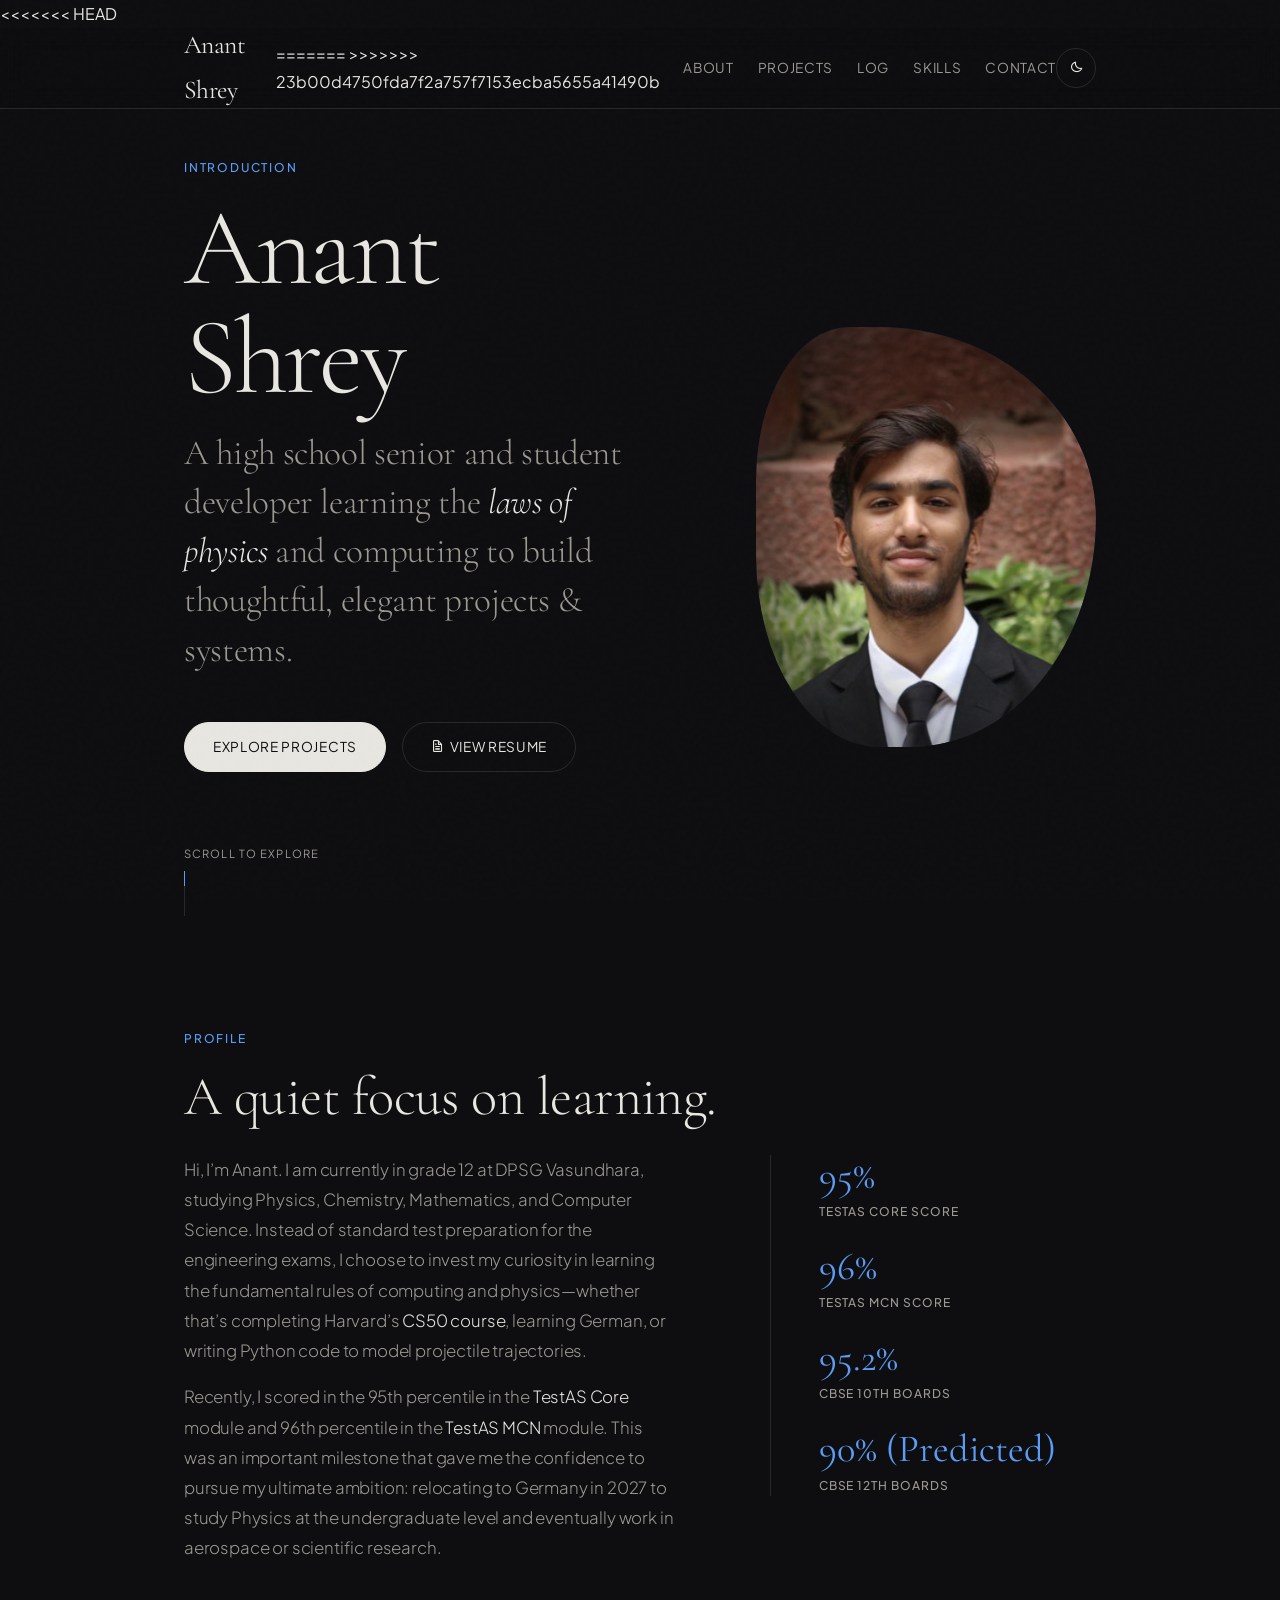
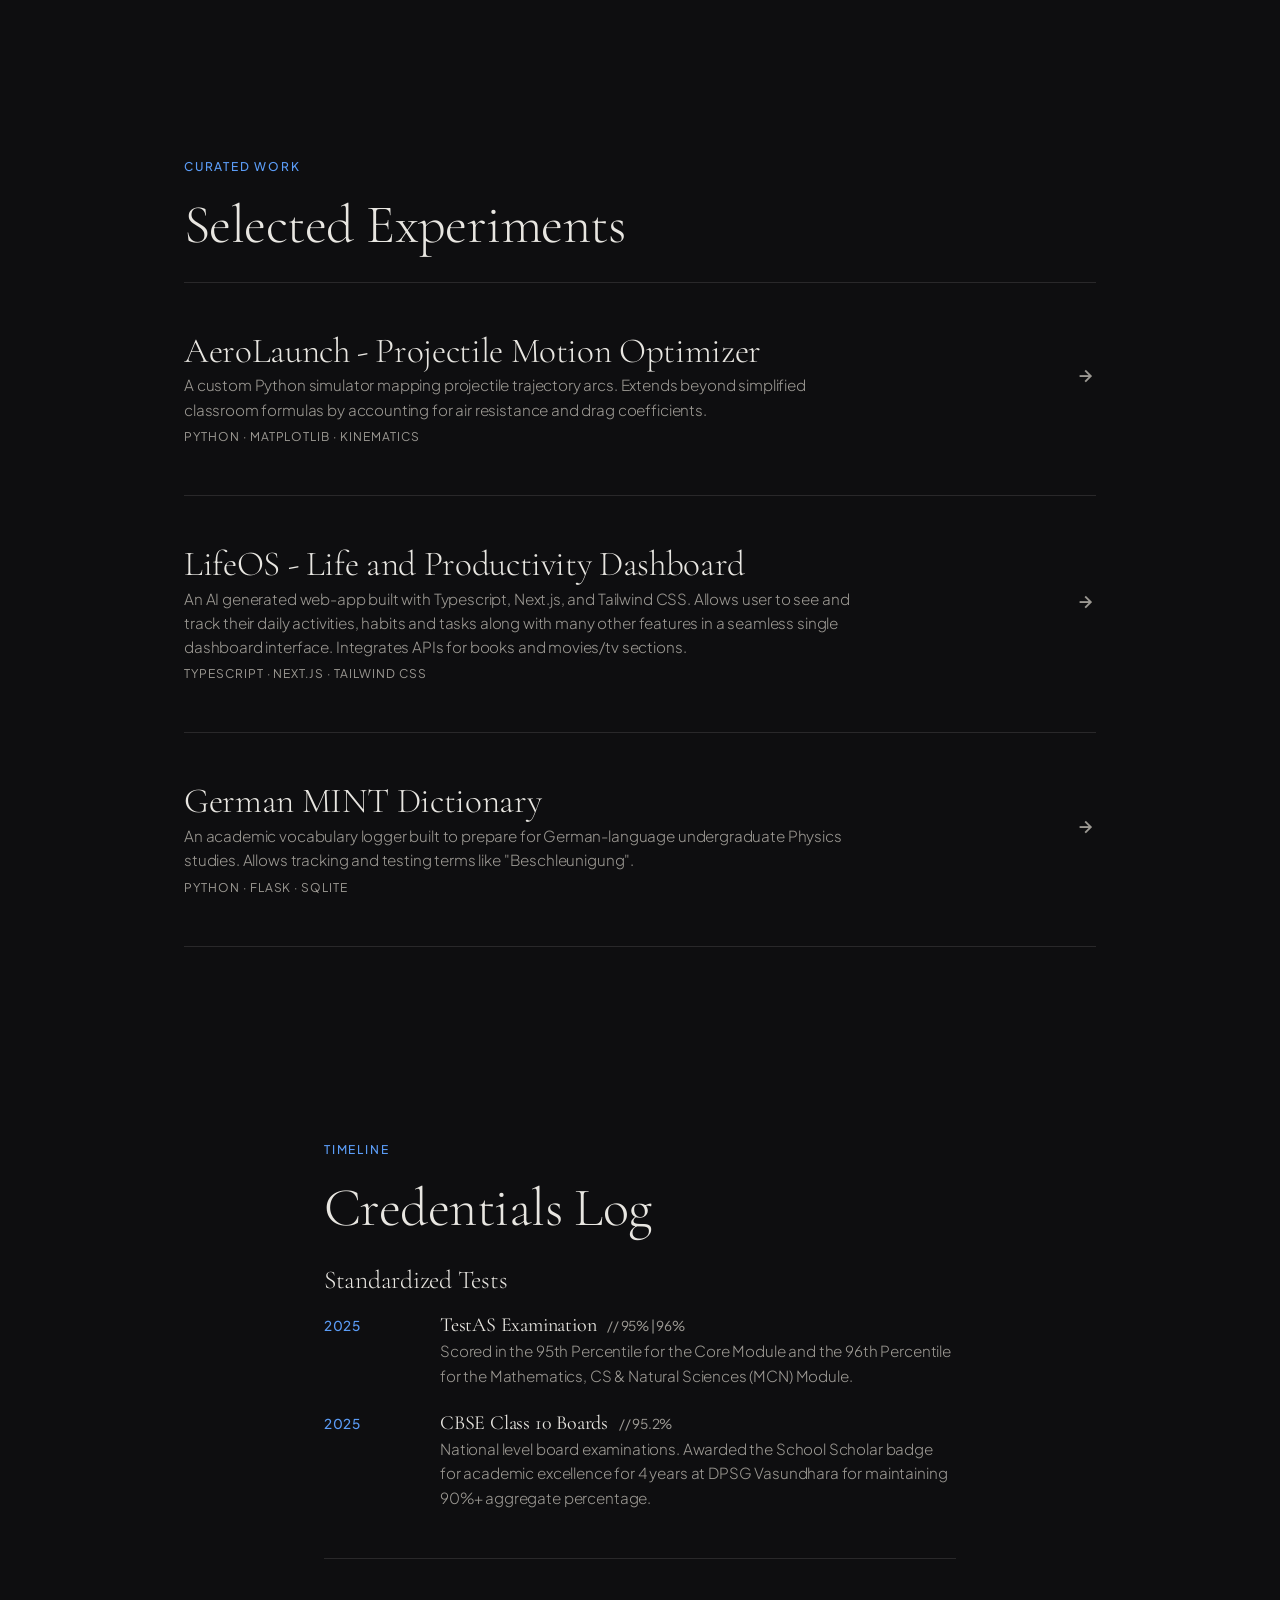
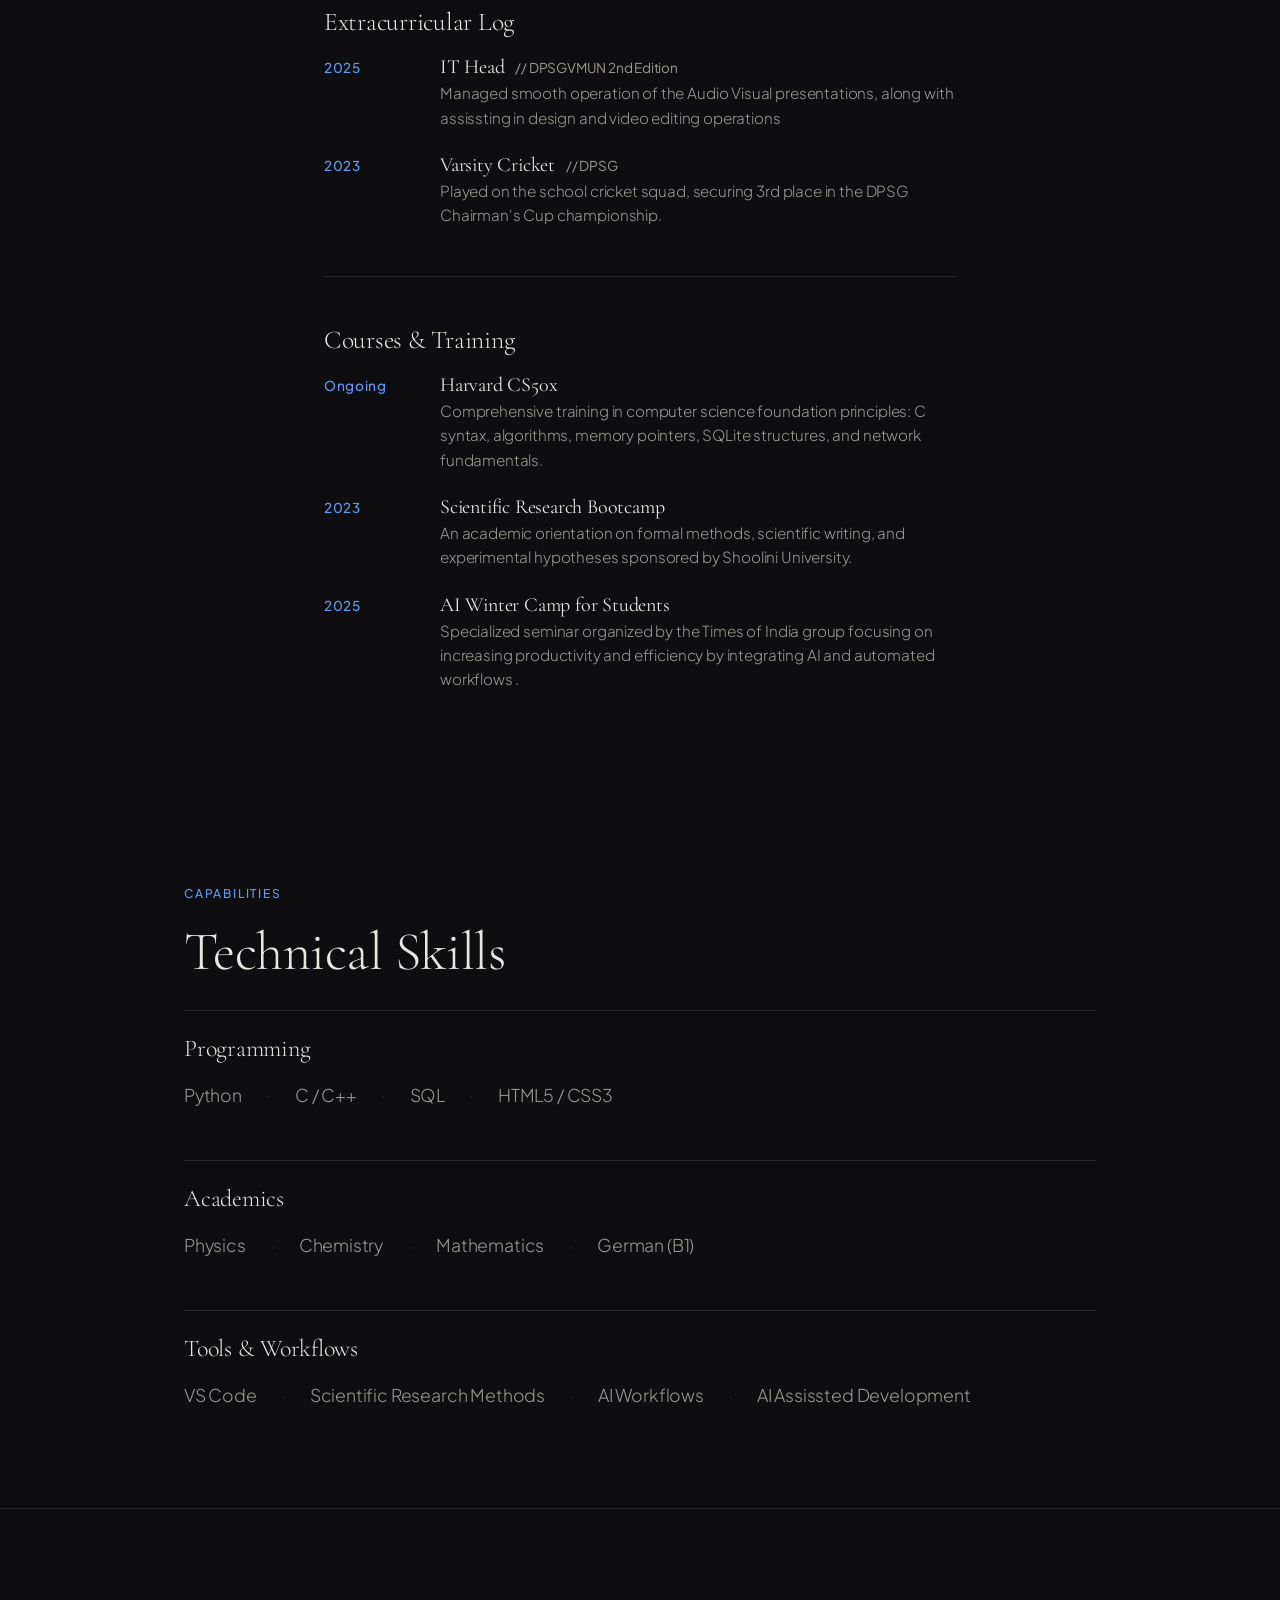
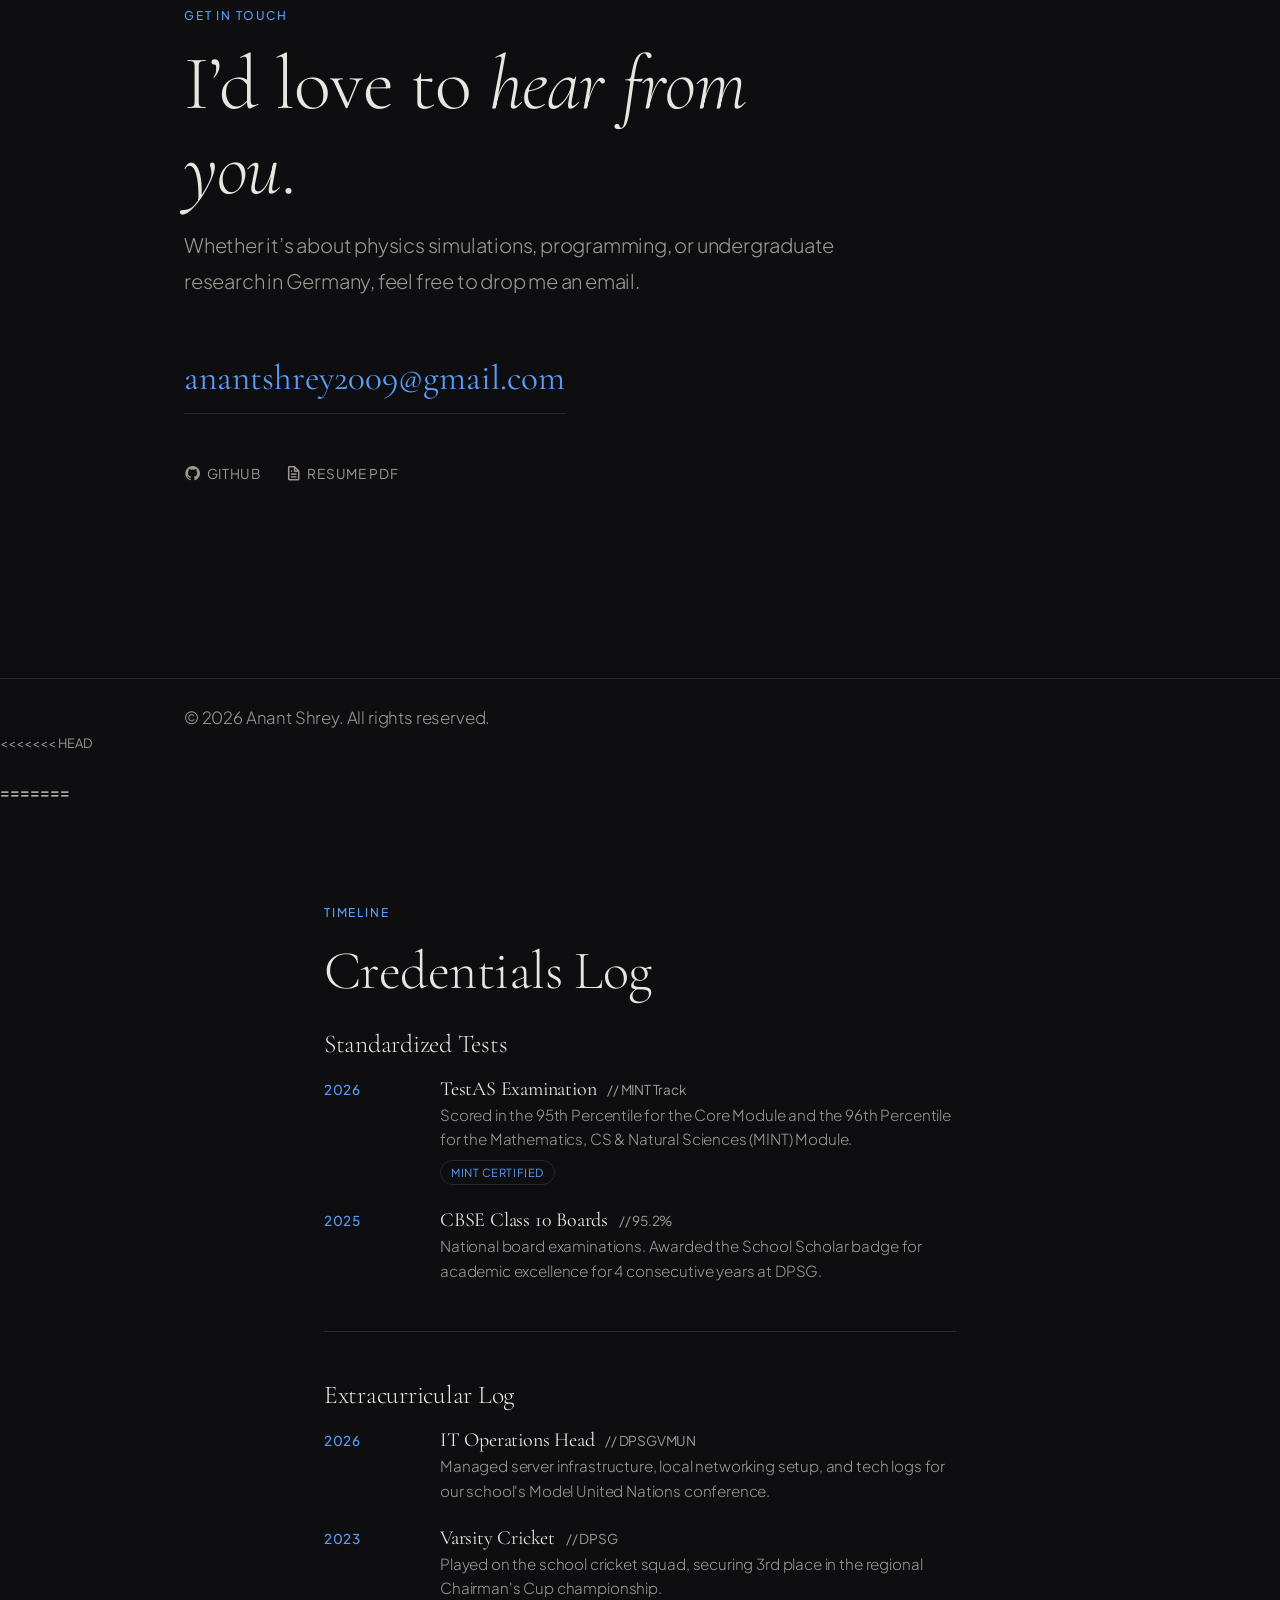
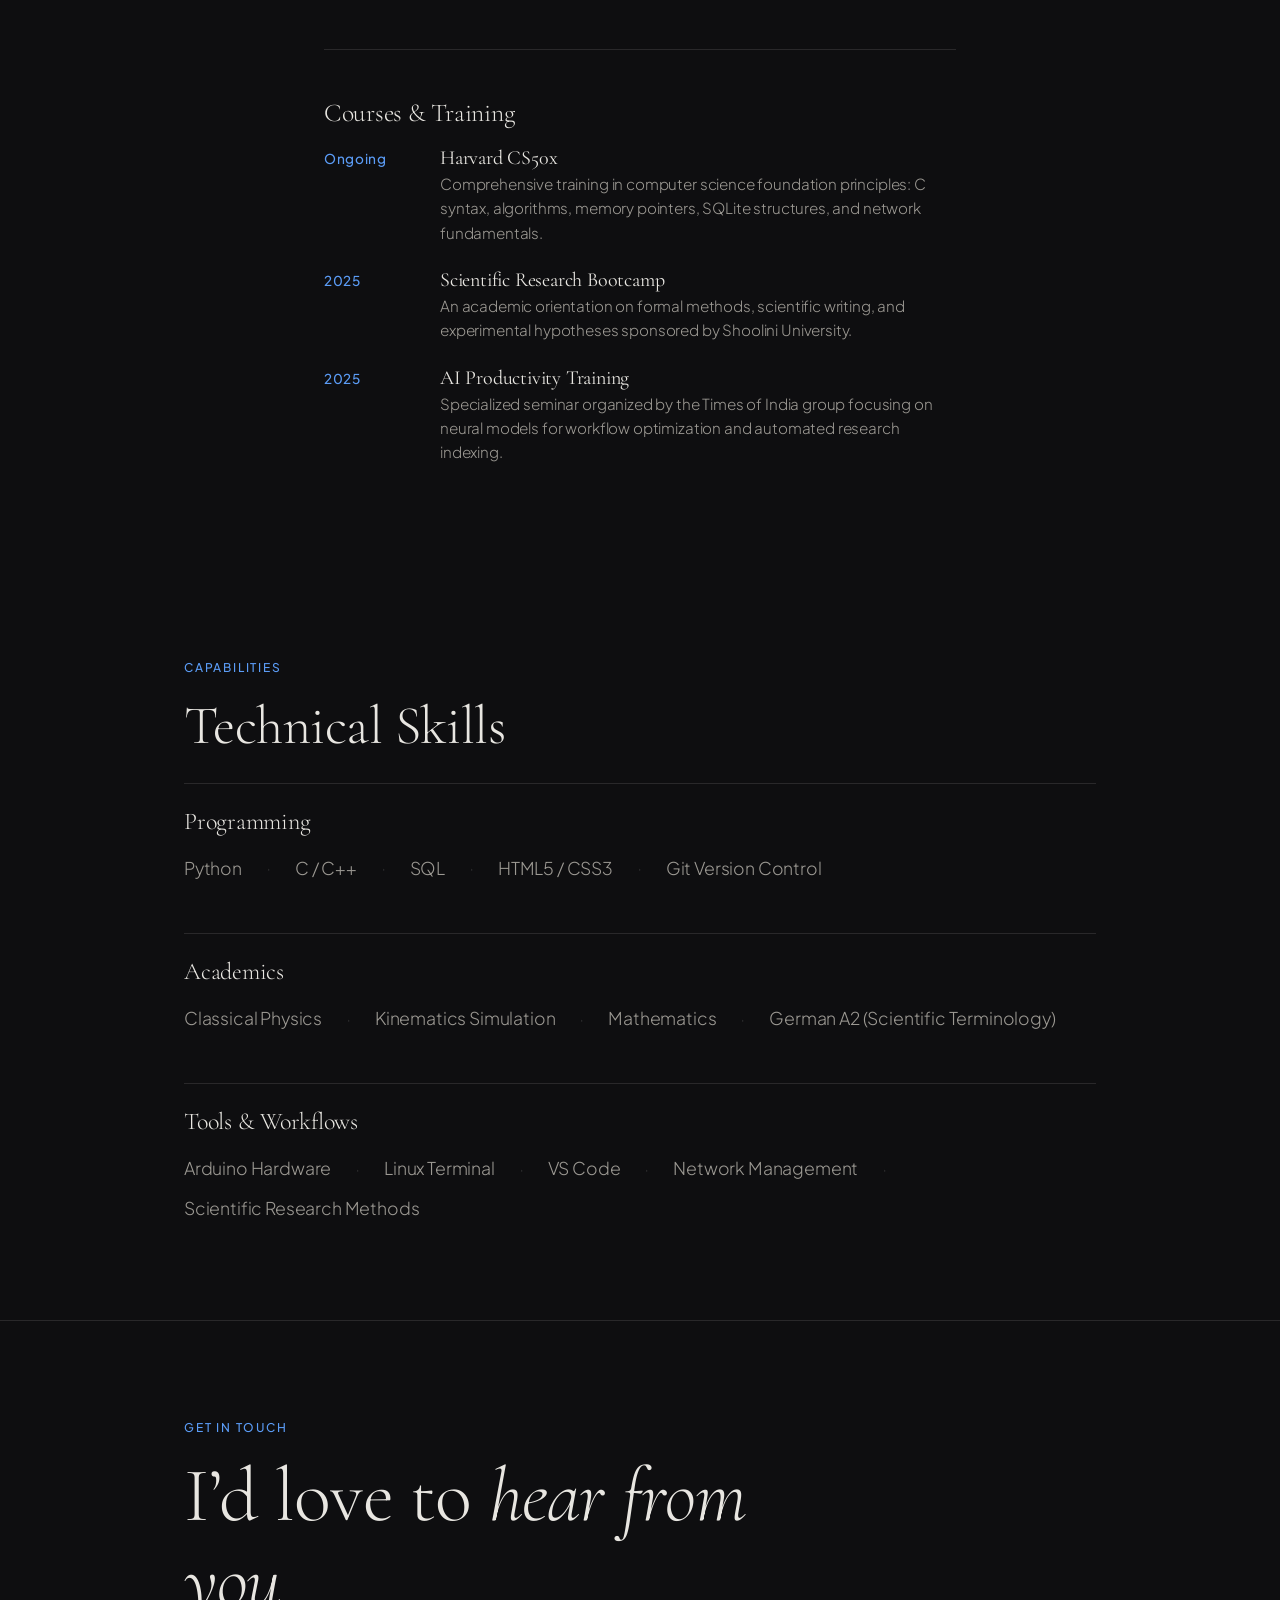
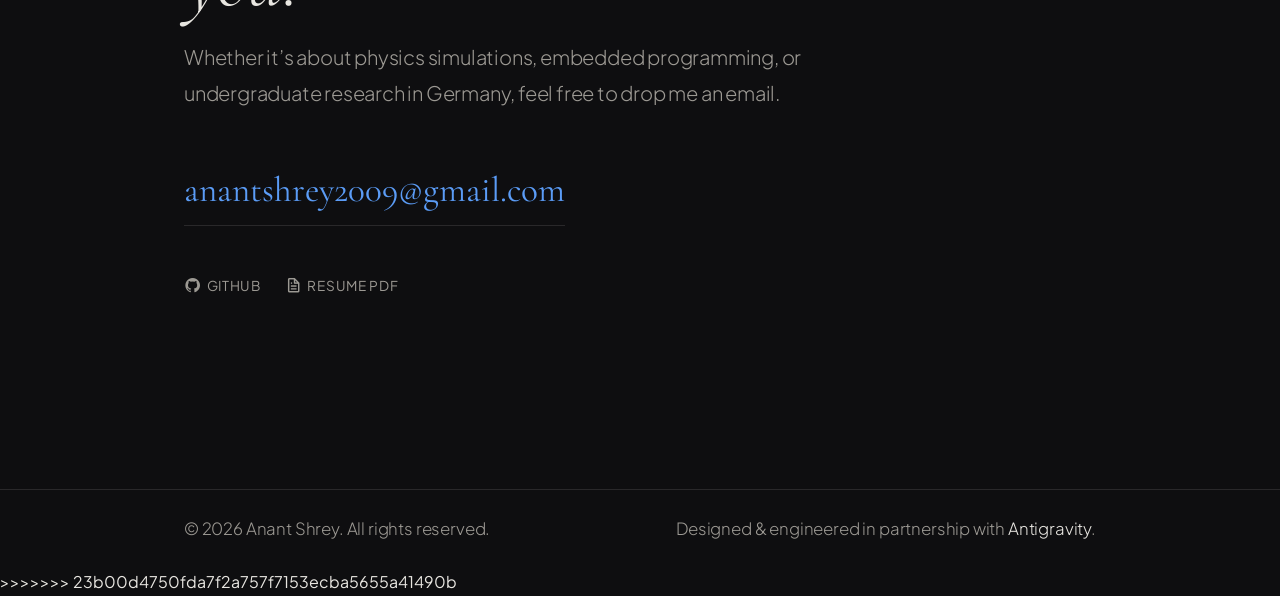
==== index.html @ f1f7162e "Merge branch 'main' of https://github.com/AnantShrey/AnantShrey.github.io" ====
<!doctype html>
<html lang="en" data-theme="dark">
  <head>
    <meta charset="UTF-8" />
    <meta name="viewport" content="width=device-width, initial-scale=1.0" />
    <meta
      name="description"
      content="Anant Shrey - Portfolio of a student and developer exploring the interface of physics and programming."
    />
    <title>Anant Shrey | Portfolio</title>

    <!-- Google Fonts: Cormorant Garamond (humanist serif) & Plus Jakarta Sans (warm sans) -->
    <link rel="preconnect" href="https://fonts.googleapis.com" />
    <link rel="preconnect" href="https://fonts.gstatic.com" crossorigin />
    <link
      href="https://fonts.googleapis.com/css2?family=Cormorant+Garamond:ital,wght@0,300;0,400;0,500;0,600;1,300;1,400;1,500&family=Plus+Jakarta+Sans:ital,wght@0,300;0,400;0,500;0,600;1,300;1,400&display=swap"
      rel="stylesheet"
    />

    <!-- Icons -->
    <link
      href="https://unpkg.com/boxicons@2.1.4/css/boxicons.min.css"
      rel="stylesheet"
    />

    <!-- Stylesheet -->
    <link rel="stylesheet" href="style.css" />
  </head>

<<<<<<< HEAD
  <body>
    <!-- ================= HEADER ================= -->
    <header class="header" role="banner">
      <div class="container header-container">
        <a href="#hero" class="header-logo" aria-label="Anant Shrey Home">
          Anant Shrey
        </a>
=======
  <!-- Stylesheet -->
  <link rel="stylesheet" href="./style.css" />
</head>
>>>>>>> 23b00d4750fda7f2a757f7153ecba5655a41490b

        <nav
          class="nav-links"
          id="nav-links"
          role="navigation"
          aria-label="Main Navigation"
        >
          <a href="#about" class="nav-link">About</a>
          <a href="#projects" class="nav-link">Projects</a>
          <a href="#credentials" class="nav-link">Log</a>
          <a href="#skills" class="nav-link">Skills</a>
          <a href="#contact" class="nav-link">Contact</a>
        </nav>

        <div class="nav-actions">
          <button
            class="theme-btn"
            id="theme-toggle"
            aria-label="Toggle Contrast Theme"
          >
            <i class="bx bx-moon" id="theme-icon"></i>
          </button>
          <button
            class="menu-toggle-btn"
            id="menu-toggle"
            aria-label="Toggle Menu"
            aria-expanded="false"
          >
            <i class="bx bx-menu" id="menu-icon"></i>
          </button>
        </div>
      </div>
    </header>

    <!-- ================= HERO ================= -->
    <section
      id="hero"
      class="hero-section"
      role="region"
      aria-label="Introduction"
    >
      <div class="container hero-container-grid">
        <div class="hero-text-col fade-up-trigger">
          <span class="section-label">Introduction</span>
          <h1 class="hero-name">Anant Shrey</h1>
          <p class="hero-one-liner">
            A high school senior and student developer learning the
            <span>laws of physics</span> and computing to build thoughtful,
            elegant projects & systems.
          </p>

          <div class="hero-cta-group">
            <a href="#projects" class="btn-editorial primary"
              >Explore Projects</a
            >
            <a
              href="./assets/resume.pdf"
              target="_blank"
              rel="noopener noreferrer"
              class="btn-editorial secondary"
            >
              <i class="bx bx-file"></i> View Resume
            </a>
          </div>

          <!-- Soft Scroll Indicator inside Left Column -->
          <div class="scroll-indicator stagger-2">
            <span class="scroll-text">Scroll to explore</span>
            <div class="scroll-line"></div>
          </div>
        </div>

        <div class="hero-photo-col">
          <div class="hero-photo-wrapper">
            <img
              src="./assets/profile.png"
              alt="Anant Shrey"
              class="hero-photo"
              loading="eager"
            />
          </div>
        </div>
      </div>
    </section>

    <!-- ================= ABOUT ================= -->
    <section id="about" role="region" aria-label="About Me">
      <div class="container">
        <span class="section-label">Profile</span>
        <h2 class="section-title">A quiet focus on learning.</h2>

        <div class="about-layout">
          <div class="about-bio-text fade-up-trigger">
            <p>
              Hi, I’m Anant. I am currently in grade 12 at DPSG Vasundhara,
              studying Physics, Chemistry, Mathematics, and Computer Science.
              Instead of standard test preparation for the engineering exams, I
              choose to invest my curiosity in learning the fundamental rules of
              computing and physics—whether that’s completing Harvard’s
              <span>CS50 course</span>, learning German, or writing Python code
              to model projectile trajectories.
            </p>
            <p>
              Recently, I scored in the 95th percentile in the
              <span>TestAS Core</span> module and 96th percentile in the
              <span>TestAS MCN</span> module. This was an important milestone
              that gave me the confidence to pursue my ultimate ambition:
              relocating to Germany in 2027 to study Physics at the
              undergraduate level and eventually work in aerospace or scientific
              research.
            </p>
          </div>

          <div class="about-stats fade-up-trigger stagger-1">
            <div class="stat-item">
              <div class="stat-value">95%</div>
              <div class="stat-label">TestAS Core Score</div>
            </div>
            <div class="stat-item">
              <div class="stat-value">96%</div>
              <div class="stat-label">TestAS MCN Score</div>
            </div>
            <div class="stat-item">
              <div class="stat-value">95.2%</div>
              <div class="stat-label">CBSE 10th Boards</div>
            </div>
            <div class="stat-item">
              <div class="stat-value">90% (Predicted)</div>
              <div class="stat-label">CBSE 12th Boards</div>
            </div>
          </div>
        </div>
      </div>
    </section>

    <!-- ================= PROJECTS ================= -->
    <section id="projects" role="region" aria-label="Projects">
      <div class="container">
        <span class="section-label">Curated Work</span>
        <h2 class="section-title">Selected Experiments</h2>

        <div class="project-list">
          <div class="project-item fade-up-trigger">
            <div class="project-row-main">
              <div class="project-title-group">
                <h3 class="project-title">
                  AeroLaunch - Projectile Motion Optimizer
                </h3>
                <p class="project-desc">
                  A custom Python simulator mapping projectile trajectory arcs.
                  Extends beyond simplified classroom formulas by accounting for
                  air resistance and drag coefficients.
                </p>
              </div>
              <div class="project-link-arrow">
                <i class="bx bx-right-arrow-alt"></i>
              </div>
            </div>
            <div class="project-tech">Python · Matplotlib · Kinematics</div>
            <div class="project-underline"></div>
          </div>

          <div class="project-item fade-up-trigger stagger-1">
            <div class="project-row-main">
              <div class="project-title-group">
                <h3 class="project-title">
                  LifeOS - Life and Productivity Dashboard
                </h3>
                <p class="project-desc">
                  An AI generated web-app built with Typescript, Next.js, and
                  Tailwind CSS. Allows user to see and track their daily
                  activities, habits and tasks along with many other features in
                  a seamless single dashboard interface. Integrates APIs for
                  books and movies/tv sections.
                </p>
              </div>
              <div class="project-link-arrow">
                <i class="bx bx-right-arrow-alt"></i>
              </div>
            </div>
            <div class="project-tech">Typescript · Next.js · Tailwind CSS</div>
            <div class="project-underline"></div>
          </div>

          <div class="project-item fade-up-trigger stagger-2">
            <div class="project-row-main">
              <div class="project-title-group">
                <h3 class="project-title">German MINT Dictionary</h3>
                <p class="project-desc">
                  An academic vocabulary logger built to prepare for
                  German-language undergraduate Physics studies. Allows tracking
                  and testing terms like "Beschleunigung".
                </p>
              </div>
              <div class="project-link-arrow">
                <i class="bx bx-right-arrow-alt"></i>
              </div>
            </div>
            <div class="project-tech">Python · Flask · SQLite</div>
            <div class="project-underline"></div>
          </div>
        </div>
      </div>
    </section>

    <!-- ================= CREDENTIALS ================= -->
    <section id="credentials" role="region" aria-label="Credentials Log">
      <div class="container-reading">
        <span class="section-label">Timeline</span>
        <h2 class="section-title">Credentials Log</h2>

        <div class="credentials-layout">
          <div class="credential-section fade-up-trigger">
            <h3 class="credential-cat-title">Standardized Tests</h3>
            <div class="credential-timeline">
              <div class="credential-row">
                <span class="credential-date">2025</span>
                <div class="credential-body">
                  <h4 class="credential-item-title">
                    TestAS Examination <span>// 95% | 96%</span>
                  </h4>
                  <p class="credential-item-desc">
                    Scored in the 95th Percentile for the Core Module and the
                    96th Percentile for the Mathematics, CS &amp; Natural
                    Sciences (MCN) Module.
                  </p>
                </div>
              </div>

              <div class="credential-row">
                <span class="credential-date">2025</span>
                <div class="credential-body">
                  <h4 class="credential-item-title">
                    CBSE Class 10 Boards <span>// 95.2%</span>
                  </h4>
                  <p class="credential-item-desc">
                    National level board examinations. Awarded the School
                    Scholar badge for academic excellence for 4 years at DPSG
                    Vasundhara for maintaining 90%+ aggregate percentage.
                  </p>
                </div>
              </div>
            </div>
          </div>

          <div class="credential-section fade-up-trigger">
            <h3 class="credential-cat-title">Extracurricular Log</h3>
            <div class="credential-timeline">
              <div class="credential-row">
                <span class="credential-date">2025</span>
                <div class="credential-body">
                  <h4 class="credential-item-title">
                    IT Head <span>// DPSGVMUN 2nd Edition</span>
                  </h4>
                  <p class="credential-item-desc">
                    Managed smooth operation of the Audio Visual presentations,
                    along with assissting in design and video editing operations
                  </p>
                </div>
              </div>

              <div class="credential-row">
                <span class="credential-date">2023</span>
                <div class="credential-body">
                  <h4 class="credential-item-title">
                    Varsity Cricket <span>// DPSG</span>
                  </h4>
                  <p class="credential-item-desc">
                    Played on the school cricket squad, securing 3rd place in
                    the DPSG Chairman's Cup championship.
                  </p>
                </div>
              </div>
            </div>
          </div>

          <div class="credential-section fade-up-trigger">
            <h3 class="credential-cat-title">Courses &amp; Training</h3>
            <div class="credential-timeline">
              <div class="credential-row">
                <span class="credential-date">Ongoing</span>
                <div class="credential-body">
                  <h4 class="credential-item-title">Harvard CS50x</h4>
                  <p class="credential-item-desc">
                    Comprehensive training in computer science foundation
                    principles: C syntax, algorithms, memory pointers, SQLite
                    structures, and network fundamentals.
                  </p>
                </div>
              </div>

              <div class="credential-row">
                <span class="credential-date">2023</span>
                <div class="credential-body">
                  <h4 class="credential-item-title">
                    Scientific Research Bootcamp
                  </h4>
                  <p class="credential-item-desc">
                    An academic orientation on formal methods, scientific
                    writing, and experimental hypotheses sponsored by Shoolini
                    University.
                  </p>
                </div>
              </div>

              <div class="credential-row">
                <span class="credential-date">2025</span>
                <div class="credential-body">
                  <h4 class="credential-item-title">
                    AI Winter Camp for Students
                  </h4>
                  <p class="credential-item-desc">
                    Specialized seminar organized by the Times of India group
                    focusing on increasing productivity and efficiency by
                    integrating AI and automated workflows .
                  </p>
                </div>
              </div>
            </div>
          </div>
        </div>
      </div>
    </section>

    <!-- ================= SKILLS ================= -->
    <section id="skills" role="region" aria-label="Skills & Stack">
      <div class="container">
        <span class="section-label">Capabilities</span>
        <h2 class="section-title">Technical Skills</h2>

        <div class="skills-layout">
          <div class="skills-category fade-up-trigger">
            <h3 class="skills-cat-title">Programming</h3>
            <ul class="skills-list">
              <li class="skills-item">Python</li>
              <li class="skills-item">C / C++</li>
              <li class="skills-item">SQL</li>
              <li class="skills-item">HTML5 / CSS3</li>
            </ul>
          </div>

          <div class="skills-category fade-up-trigger stagger-1">
            <h3 class="skills-cat-title">Academics</h3>
            <ul class="skills-list">
              <li class="skills-item">Physics</li>
              <li class="skills-item">Chemistry</li>
              <li class="skills-item">Mathematics</li>
              <li class="skills-item">German (B1)</li>
            </ul>
          </div>

          <div class="skills-category fade-up-trigger stagger-2">
            <h3 class="skills-cat-title">Tools &amp; Workflows</h3>
            <ul class="skills-list">
              <li class="skills-item">VS Code</li>
              <li class="skills-item">Scientific Research Methods</li>
              <li class="skills-item">AI Workflows</li>
              <li class="skills-item">AI Assissted Development</li>
            </ul>
          </div>
        </div>
      </div>
    </section>

    <!-- ================= CONTACT ================= -->
    <section
      id="contact"
      class="contact-section"
      role="region"
      aria-label="Contact"
    >
      <div class="container">
        <div class="contact-content fade-up-trigger">
          <span class="section-label">Get in Touch</span>
          <h2 class="contact-cta">I’d love to <span>hear from you</span>.</h2>
          <p class="about-bio-text" style="margin-bottom: var(--space-xl)">
            Whether it’s about physics simulations, programming, or
            undergraduate research in Germany, feel free to drop me an email.
          </p>
          <a href="mailto:anantshrey2009@gmail.com" class="contact-email-link"
            >anantshrey2009@gmail.com</a
          >

          <div class="social-links">
            <a
              href="https://github.com/AnantShrey"
              target="_blank"
              rel="noopener noreferrer"
              class="social-link"
            >
              <i class="bx bxl-github"></i> GitHub
            </a>
            <a
              href="./assets/resume.pdf"
              target="_blank"
              rel="noopener noreferrer"
              class="social-link"
            >
              <i class="bx bx-file"></i> Resume PDF
            </a>
          </div>
        </div>
      </div>
    </section>

    <!-- ================= FOOTER ================= -->
    <footer class="footer" role="contentinfo">
      <div class="container footer-container">
        <p>&copy; 2026 Anant Shrey. All rights reserved.</p>
      </div>
<<<<<<< HEAD
    </footer>
=======
    </div>
  </section>

  <!-- ================= CREDENTIALS ================= -->
  <section id="credentials" role="region" aria-label="Credentials Log">
    <div class="container-reading">
      <span class="section-label">Timeline</span>
      <h2 class="section-title">Credentials Log</h2>

      <div class="credentials-layout">
        
        <div class="credential-section fade-up-trigger">
          <h3 class="credential-cat-title">Standardized Tests</h3>
          <div class="credential-timeline">
            
            <div class="credential-row">
              <span class="credential-date">2026</span>
              <div class="credential-body">
                <h4 class="credential-item-title">TestAS Examination <span>// MINT Track</span></h4>
                <p class="credential-item-desc">
                  Scored in the 95th Percentile for the Core Module and the 96th Percentile for the Mathematics, CS &amp; Natural Sciences (MINT) Module.
                </p>
                <span class="credential-badge">MINT Certified</span>
              </div>
            </div>

            <div class="credential-row">
              <span class="credential-date">2025</span>
              <div class="credential-body">
                <h4 class="credential-item-title">CBSE Class 10 Boards <span>// 95.2%</span></h4>
                <p class="credential-item-desc">
                  National board examinations. Awarded the School Scholar badge for academic excellence for 4 consecutive years at DPSG.
                </p>
              </div>
            </div>

          </div>
        </div>

        <div class="credential-section fade-up-trigger">
          <h3 class="credential-cat-title">Extracurricular Log</h3>
          <div class="credential-timeline">
            
            <div class="credential-row">
              <span class="credential-date">2026</span>
              <div class="credential-body">
                <h4 class="credential-item-title">IT Operations Head <span>// DPSGVMUN</span></h4>
                <p class="credential-item-desc">
                  Managed server infrastructure, local networking setup, and tech logs for our school's Model United Nations conference.
                </p>
              </div>
            </div>

            <div class="credential-row">
              <span class="credential-date">2023</span>
              <div class="credential-body">
                <h4 class="credential-item-title">Varsity Cricket <span>// DPSG</span></h4>
                <p class="credential-item-desc">
                  Played on the school cricket squad, securing 3rd place in the regional Chairman's Cup championship.
                </p>
              </div>
            </div>

          </div>
        </div>

        <div class="credential-section fade-up-trigger">
          <h3 class="credential-cat-title">Courses &amp; Training</h3>
          <div class="credential-timeline">
            
            <div class="credential-row">
              <span class="credential-date">Ongoing</span>
              <div class="credential-body">
                <h4 class="credential-item-title">Harvard CS50x</h4>
                <p class="credential-item-desc">
                  Comprehensive training in computer science foundation principles: C syntax, algorithms, memory pointers, SQLite structures, and network fundamentals.
                </p>
              </div>
            </div>

            <div class="credential-row">
              <span class="credential-date">2025</span>
              <div class="credential-body">
                <h4 class="credential-item-title">Scientific Research Bootcamp</h4>
                <p class="credential-item-desc">
                  An academic orientation on formal methods, scientific writing, and experimental hypotheses sponsored by Shoolini University.
                </p>
              </div>
            </div>

            <div class="credential-row">
              <span class="credential-date">2025</span>
              <div class="credential-body">
                <h4 class="credential-item-title">AI Productivity Training</h4>
                <p class="credential-item-desc">
                  Specialized seminar organized by the Times of India group focusing on neural models for workflow optimization and automated research indexing.
                </p>
              </div>
            </div>

          </div>
        </div>

      </div>
    </div>
  </section>

  <!-- ================= SKILLS ================= -->
  <section id="skills" role="region" aria-label="Skills & Stack">
    <div class="container">
      <span class="section-label">Capabilities</span>
      <h2 class="section-title">Technical Skills</h2>

      <div class="skills-layout">
        
        <div class="skills-category fade-up-trigger">
          <h3 class="skills-cat-title">Programming</h3>
          <ul class="skills-list">
            <li class="skills-item">Python</li>
            <li class="skills-item">C / C++</li>
            <li class="skills-item">SQL</li>
            <li class="skills-item">HTML5 / CSS3</li>
            <li class="skills-item">Git Version Control</li>
          </ul>
        </div>

        <div class="skills-category fade-up-trigger stagger-1">
          <h3 class="skills-cat-title">Academics</h3>
          <ul class="skills-list">
            <li class="skills-item">Classical Physics</li>
            <li class="skills-item">Kinematics Simulation</li>
            <li class="skills-item">Mathematics</li>
            <li class="skills-item">German A2 (Scientific Terminology)</li>
          </ul>
        </div>

        <div class="skills-category fade-up-trigger stagger-2">
          <h3 class="skills-cat-title">Tools &amp; Workflows</h3>
          <ul class="skills-list">
            <li class="skills-item">Arduino Hardware</li>
            <li class="skills-item">Linux Terminal</li>
            <li class="skills-item">VS Code</li>
            <li class="skills-item">Network Management</li>
            <li class="skills-item">Scientific Research Methods</li>
          </ul>
        </div>

      </div>
    </div>
  </section>

  <!-- ================= CONTACT ================= -->
  <section id="contact" class="contact-section" role="region" aria-label="Contact">
    <div class="container">
      <div class="contact-content fade-up-trigger">
        <span class="section-label">Get in Touch</span>
        <h2 class="contact-cta">I’d love to <span>hear from you</span>.</h2>
        <p class="about-bio-text" style="margin-bottom: var(--space-xl);">
          Whether it’s about physics simulations, embedded programming, or undergraduate research in Germany, feel free to drop me an email.
        </p>
        <a href="mailto:anantshrey2009@gmail.com" class="contact-email-link">anantshrey2009@gmail.com</a>

        <div class="social-links">
          <a href="https://github.com/AnantShrey" target="_blank" rel="noopener noreferrer" class="social-link">
            <i class="bx bxl-github"></i> GitHub
          </a>
          <a href="./assets/resume.pdf" target="_blank" rel="noopener noreferrer" class="social-link">
            <i class="bx bx-file"></i> Resume PDF
          </a>
        </div>
      </div>
    </div>
  </section>

  <!-- ================= FOOTER ================= -->
  <footer class="footer" role="contentinfo">
    <div class="container footer-container">
      <p>&copy; 2026 Anant Shrey. All rights reserved.</p>
      <p class="footer-credits">
        Designed &amp; engineered in partnership with <span>Antigravity</span>.
      </p>
    </div>
  </footer>

  <!-- JS Engine -->
  <script src="./script.js"></script>
</body>
>>>>>>> 23b00d4750fda7f2a757f7153ecba5655a41490b

    <!-- JS Engine -->
    <script src="script.js"></script>
  </body>
</html>
---- style.css ----
/* ==========================================================================
   HUMANIST EDITORIAL DESIGN SYSTEM
   ========================================================================== */
:root {
  /* Elegant, Humanist Typography */
  --font-display: 'Cormorant Garamond', Georgia, serif;
  --font-sans: 'Plus Jakarta Sans', system-ui, -apple-system, sans-serif;
  --font-mono: 'JetBrains Mono', monospace; /* Used strictly for code snippets only */

  /* Spacing Scale (Spacious and Calm) */
  --space-unit: 1rem;
  --space-xs: calc(0.25 * var(--space-unit));
  --space-sm: calc(0.5 * var(--space-unit));
  --space-md: var(--space-unit);
  --space-lg: calc(1.5 * var(--space-unit));
  --space-xl: calc(3 * var(--space-unit));
  --space-xxl: calc(6 * var(--space-unit));

  /* Fluid Reading Limits */
  --max-reading-width: 680px;

  /* Organic Transition Curves */
  --transition-speed: 350ms;
  --transition-curve: cubic-bezier(0.25, 1, 0.5, 1);
  --transition: var(--transition-speed) var(--transition-curve);

  /* Colors: Warm Dark Theme (Default) */
  --bg: #0e0e10;            /* Warm off-black */
  --bg-muted: #141417;      /* Warm dark grey */
  --text: #e8e6e1;          /* Soft off-white */
  --text-muted: #9c9993;    /* Muted warm grey */
  --accent: #5b9cf6;        /* Refined warm electric blue */
  --accent-rgb: 91, 156, 246;
  --border: rgba(232, 230, 225, 0.12); /* 12% White divider */
  --border-active: rgba(232, 230, 225, 0.25);
  --card-bg: #141417;
  --selection-bg: rgba(91, 156, 246, 0.18);
  --selection-text: #e8e6e1;
}

[data-theme="light"] {
  /* Colors: Warm Alabaster/Sand Theme (Toggle) */
  --bg: #fcfaf6;            /* Alabaster paper */
  --bg-muted: #f4f0e6;      /* Soft sand paper */
  --text: #1d1b18;          /* Graphite espresso */
  --text-muted: #79746a;    /* Warm charcoal grey */
  --accent: #3b82f6;        /* Vibrant electric blue for accessibility */
  --accent-rgb: 59, 130, 246;
  --border: rgba(29, 27, 24, 0.12); /* 12% Dark divider */
  --border-active: rgba(29, 27, 24, 0.25);
  --card-bg: #f4f0e6;
  --selection-bg: rgba(59, 130, 246, 0.12);
  --selection-text: #1d1b18;
}

/* ==========================================================================
   RESET & SYSTEM BASE
   ========================================================================== */
*, *::before, *::after {
  box-sizing: border-box;
  margin: 0;
  padding: 0;
}

html {
  scroll-behavior: smooth;
  font-size: 16px;
  -webkit-font-smoothing: antialiased;
  -moz-osx-font-smoothing: grayscale;
}

body {
  font-family: var(--font-sans);
  background-color: var(--bg);
  color: var(--text);
  line-height: 1.75;
  overflow-x: hidden;
  position: relative;
  transition: background-color var(--transition), color var(--transition);
}

::selection {
  background-color: var(--selection-bg);
  color: var(--selection-text);
}

/* Microscopic Soft Background Paper Grain Overlay */
body::before {
  content: "";
  position: fixed;
  top: 0;
  left: 0;
  right: 0;
  bottom: 0;
  width: 100%;
  height: 100%;
  opacity: 0.015;
  pointer-events: none;
  z-index: 9999;
  background-image: url("data:image/svg+xml,%3Csvg viewBox='0 0 200 200' xmlns='http://www.w3.org/2000/svg'%3E%3Cfilter id='paperGrain'%3E%3CfeTurbulence type='fractalNoise' baseFrequency='0.85' numOctaves='3' stitchTiles='stitch'/%3E%3C/filter%3E%3Crect width='100%25' height='100%25' filter='url(%23paperGrain)'/%3E%3C/svg%3E");
}

[data-theme="light"] body::before {
  opacity: 0.025; /* Slightly sharper definition on light paper */
}

/* Elegant Minimal Scrollbar */
::-webkit-scrollbar {
  width: 6px;
  height: 6px;
}
::-webkit-scrollbar-track {
  background: var(--bg);
}
::-webkit-scrollbar-thumb {
  background: var(--border);
}
::-webkit-scrollbar-thumb:hover {
  background: var(--border-active);
}

/* ==========================================================================
   TYPOGRAPHY
   ========================================================================== */
h1, h2, h3, h4, .serif-heading {
  font-family: var(--font-display);
  font-weight: 300;
  line-height: 1.15;
  color: var(--text);
  letter-spacing: -0.01em;
}

p, ul, ol, td, th {
  font-family: var(--font-sans);
  font-size: clamp(0.95rem, 1.8vw, 1.05rem);
  font-weight: 300;
  letter-spacing: -0.01em;
}

a {
  color: inherit;
  text-decoration: none;
  transition: color var(--transition), border-color var(--transition);
}

/* Monospace restricted to raw code snippets only */
code, pre {
  font-family: var(--font-mono);
  font-size: 0.85rem;
  background-color: var(--bg-muted);
  padding: 2px 6px;
  border-radius: 4px;
}

/* ==========================================================================
   LAYOUT STRUCTURE
   ========================================================================== */
.container {
  max-width: 960px;
  margin: 0 auto;
  padding: 0 var(--space-lg);
}

.container-reading {
  max-width: var(--max-reading-width);
  margin: 0 auto;
  padding: 0 var(--space-lg);
}

/* ==========================================================================
   NAVIGATION HEADER
   ========================================================================== */
.header {
  position: sticky;
  top: 0;
  z-index: 100;
  background-color: rgba(14, 14, 16, 0.7);
  backdrop-filter: blur(12px);
  -webkit-backdrop-filter: blur(12px);
  border-bottom: 1px solid var(--border);
  transition: background-color var(--transition), border-color var(--transition);
}

[data-theme="light"] .header {
  background-color: rgba(252, 250, 246, 0.7);
}

.header-container {
  display: flex;
  justify-content: space-between;
  align-items: center;
  height: 80px;
}

.header-logo {
  font-family: var(--font-display);
  font-size: 1.6rem;
  font-weight: 400;
  letter-spacing: -0.02em;
}

.nav-links {
  display: flex;
  gap: var(--space-lg);
  align-items: center;
}

.nav-link {
  font-size: 0.85rem;
  font-weight: 400;
  color: var(--text-muted);
  letter-spacing: 0.05em;
  text-transform: uppercase;
}

.nav-link:hover, .nav-link.active {
  color: var(--text);
}

.nav-actions {
  display: flex;
  align-items: center;
  gap: var(--space-sm);
}

/* Controls */
.theme-btn, .menu-toggle-btn {
  background: none;
  border: 1px solid var(--border);
  color: var(--text);
  width: 40px;
  height: 40px;
  display: flex;
  align-items: center;
  justify-content: center;
  cursor: pointer;
  border-radius: 50%;
  transition: border-color var(--transition), background-color var(--transition);
}

.theme-btn:hover, .menu-toggle-btn:hover {
  border-color: var(--border-active);
  background-color: var(--bg-muted);
}

.menu-toggle-btn {
  display: none;
}

/* ==========================================================================
   SECTIONS GENERAL
   ========================================================================== */
section {
  padding: var(--space-xxl) 0;
  position: relative;
}

.section-label {
  font-family: var(--font-sans);
  font-size: 0.75rem;
  font-weight: 500;
  color: var(--accent);
  text-transform: uppercase;
  letter-spacing: 0.15em;
  margin-bottom: var(--space-md);
  display: block;
}

.section-title {
  font-size: clamp(2.2rem, 5vw, 3.4rem);
  margin-bottom: var(--space-lg);
  line-height: 1.2;
}

/* ==========================================================================
   01 HERO SECTION (ELEGANT SERIF DISPLAY)
   ========================================================================== */
.hero-section {
  min-height: calc(100vh - 80px);
  display: flex;
  flex-direction: column;
  justify-content: center;
  padding: var(--space-xl) 0 var(--space-md) 0;
}

.hero-container-grid {
  display: grid;
  grid-template-columns: 1fr;
  gap: var(--space-xl);
  align-items: center;
  width: 100%;
}

.hero-text-col {
  display: flex;
  flex-direction: column;
  justify-content: center;
}

.hero-name {
  font-size: clamp(3.2rem, 10vw, 6.8rem);
  letter-spacing: -0.03em;
  line-height: 1.0;
  margin-bottom: var(--space-md);
}

.hero-one-liner {
  font-family: var(--font-display);
  font-size: clamp(1.4rem, 4vw, 2.2rem);
  color: var(--text-muted);
  line-height: 1.4;
  margin-bottom: var(--space-xl);
  font-weight: 300;
  max-width: 720px;
}

.hero-one-liner span {
  color: var(--text);
  font-style: italic;
}

.hero-cta-group {
  display: flex;
  gap: var(--space-md);
}

/* ==========================================================================
   HERO PHOTO SIDE & EDGE TRANSITION
   ========================================================================== */
.hero-photo-col {
  order: -1; /* Centered above name on mobile by default */
  display: flex;
  justify-content: center;
  width: 100%;
  margin-bottom: var(--space-lg);
}

.hero-photo-wrapper {
  position: relative;
  width: 100%;
  max-width: 220px; /* Mobile width constraint */
  aspect-ratio: 340 / 420;
  opacity: 0;
  transform: translateX(-12px);
  animation: photo-entrance 700ms cubic-bezier(0.25, 1, 0.5, 1) forwards;
  animation-delay: 200ms;
}

.hero-photo {
  width: 100%;
  height: 100%;
  object-fit: cover;
  border-radius: 30% 70% 60% 40% / 40% 50% 60% 50%; /* Editorial squircle */
  filter: grayscale(20%) contrast(1.05); /* Cozy desaturated tone */
  
  /* Radial edge fade dissolving into deep background */
  mask-image: radial-gradient(ellipse 85% 90% at 55% 45%, black 40%, transparent 100%);
  -webkit-mask-image: radial-gradient(ellipse 85% 90% at 55% 45%, black 40%, transparent 100%);
}

/* Thin refined blue accent halo shadow matching squircle shape */
.hero-photo-wrapper::after {
  content: "";
  position: absolute;
  top: 0;
  left: 0;
  right: 0;
  bottom: 0;
  border-radius: 30% 70% 60% 40% / 40% 50% 60% 50%;
  box-shadow: 0 0 0 1px rgba(79, 142, 247, 0.3),
              0 0 30px rgba(79, 142, 247, 0.08);
  pointer-events: none;
  z-index: 2;
  mask-image: radial-gradient(ellipse 85% 90% at 55% 45%, black 40%, transparent 100%);
  -webkit-mask-image: radial-gradient(ellipse 85% 90% at 55% 45%, black 40%, transparent 100%);
}

@keyframes photo-entrance {
  to {
    opacity: 1;
    transform: translateX(0);
  }
}

@keyframes photo-entrance-simple {
  to {
    opacity: 1;
  }
}

@media (prefers-reduced-motion: reduce) {
  .hero-photo-wrapper {
    transform: none !important;
    animation: photo-entrance-simple 700ms ease-out forwards;
    animation-delay: 200ms;
  }
}

@media (min-width: 768px) {
  .hero-container-grid {
    grid-template-columns: 55fr 45fr;
    gap: var(--space-xxl);
  }

  .hero-photo-col {
    order: 1; /* Shifts photo to the right on desktop */
    justify-content: flex-end;
    margin-bottom: 0;
  }

  .hero-photo-wrapper {
    max-width: 340px; /* Desktop width portrait */
    height: 420px;
  }
}

.btn-editorial {
  font-family: var(--font-sans);
  font-size: 0.85rem;
  letter-spacing: 0.05em;
  text-transform: uppercase;
  padding: 12px 28px;
  border-radius: 99px;
  border: 1px solid var(--border);
  background: none;
  cursor: pointer;
  display: inline-flex;
  align-items: center;
  gap: var(--space-xs);
  transition: all var(--transition);
}

.btn-editorial.primary {
  background-color: var(--text);
  color: var(--bg);
  border-color: var(--text);
}

.btn-editorial.primary:hover {
  background-color: var(--accent);
  border-color: var(--accent);
  color: var(--bg);
}

.btn-editorial.secondary {
  color: var(--text);
}

.btn-editorial.secondary:hover {
  border-color: var(--accent);
  color: var(--accent);
}

/* Elegant Scroll Indicator */
.scroll-indicator {
  display: flex;
  flex-direction: column;
  align-items: center;
  gap: var(--space-sm);
  margin-top: var(--space-xl);
  font-size: 0.7rem;
  letter-spacing: 0.1em;
  text-transform: uppercase;
  color: var(--text-muted);
  padding-top: var(--space-lg);
}

@media (min-width: 768px) {
  .scroll-indicator {
    align-items: flex-start;
  }
}

.scroll-line {
  width: 1px;
  height: 45px;
  background-color: var(--border);
  position: relative;
  overflow: hidden;
}

.scroll-line::after {
  content: "";
  position: absolute;
  top: 0;
  left: 0;
  width: 100%;
  height: 15px;
  background-color: var(--accent);
  animation: scroll-pulse 2.2s infinite ease-in-out;
}

@keyframes scroll-pulse {
  0% { transform: translateY(-100%); }
  75% { transform: translateY(300%); }
  100% { transform: translateY(300%); }
}

/* ==========================================================================
   02 ABOUT SECTION (CONVERSATIONAL BIO)
   ========================================================================== */
.about-layout {
  display: grid;
  grid-template-columns: 1fr;
  gap: var(--space-xl);
  align-items: start;
}

.about-bio-text {
  font-size: clamp(1.05rem, 2.2vw, 1.25rem);
  line-height: 1.8;
  color: var(--text-muted);
}

.about-bio-text span {
  color: var(--text);
}

.about-bio-text p:not(:last-child) {
  margin-bottom: var(--space-md);
}

/* Quiet Highlight Statistics */
.about-stats {
  display: grid;
  grid-template-columns: repeat(2, 1fr);
  gap: var(--space-lg) var(--space-md);
  border-top: 1px solid var(--border);
  padding-top: var(--space-lg);
}

.stat-item {
  display: flex;
  flex-direction: column;
}

.stat-value {
  font-family: var(--font-display);
  font-size: clamp(1.8rem, 4vw, 2.4rem);
  color: var(--accent);
  line-height: 1.1;
  margin-bottom: 4px;
}

.stat-label {
  font-size: 0.75rem;
  color: var(--text-muted);
  text-transform: uppercase;
  letter-spacing: 0.08em;
  font-weight: 500;
}

/* ==========================================================================
   03 CURATED PROJECTS (EDITORIAL LIST ROWS)
   ========================================================================== */
.project-list {
  display: flex;
  flex-direction: column;
  margin-top: var(--space-lg);
}

.project-item {
  display: flex;
  flex-direction: column;
  gap: var(--space-xs);
  padding: var(--space-xl) 0;
  border-bottom: 1px solid var(--border);
  position: relative;
  transition: transform var(--transition), border-color var(--transition);
}

.project-item:first-child {
  border-top: 1px solid var(--border);
}

.project-row-main {
  display: flex;
  justify-content: space-between;
  align-items: center;
  gap: var(--space-md);
}

.project-title-group {
  display: flex;
  flex-direction: column;
  gap: 2px;
}

.project-title {
  font-family: var(--font-display);
  font-size: clamp(1.5rem, 4vw, 2.2rem);
  font-weight: 300;
  color: var(--text);
  transition: color var(--transition);
}

.project-desc {
  color: var(--text-muted);
  font-size: 0.95rem;
  line-height: 1.6;
  max-width: 680px;
  transition: color var(--transition);
}

.project-tech {
  font-size: 0.75rem;
  color: var(--text-muted);
  letter-spacing: 0.08em;
  text-transform: uppercase;
}

.project-link-arrow {
  font-size: 1.4rem;
  color: var(--text-muted);
  transition: transform var(--transition), color var(--transition);
  display: flex;
  align-items: center;
}

/* Underline Underscore Hover Transition */
.project-underline {
  position: absolute;
  bottom: -1px;
  left: 0;
  width: 100%;
  height: 1px;
  background-color: var(--accent);
  transform: scaleX(0);
  transform-origin: left;
  transition: transform var(--transition);
}

.project-item:hover {
  transform: translateY(-2px);
  border-color: transparent;
}

.project-item:hover .project-title {
  color: var(--accent);
}

.project-item:hover .project-desc {
  color: var(--text);
}

.project-item:hover .project-link-arrow {
  color: var(--accent);
  transform: translateX(6px);
}

.project-item:hover .project-underline {
  transform: scaleX(1);
}

/* ==========================================================================
   04 CREDENTIALS & HIGHLIGHTS LOG (EDITORIAL TIMELINE)
   ========================================================================== */
.credentials-layout {
  display: flex;
  flex-direction: column;
  gap: var(--space-xl);
  margin-top: var(--space-lg);
}

.credential-section {
  display: flex;
  flex-direction: column;
  gap: var(--space-md);
  border-bottom: 1px solid var(--border);
  padding-bottom: var(--space-xl);
}

.credential-section:last-child {
  border-bottom: none;
  padding-bottom: 0;
}

.credential-cat-title {
  font-family: var(--font-display);
  font-size: 1.6rem;
  color: var(--text);
  margin-bottom: var(--space-xs);
}

.credential-timeline {
  display: flex;
  flex-direction: column;
  gap: var(--space-lg);
}

.credential-row {
  display: grid;
  grid-template-columns: 1fr;
  gap: 4px;
}

@media (min-width: 768px) {
  .credential-row {
    grid-template-columns: 100px 1fr;
    gap: var(--space-md);
  }
}

.credential-date {
  font-size: 0.85rem;
  color: var(--accent);
  font-weight: 500;
  letter-spacing: 0.05em;
}

.credential-body {
  display: flex;
  flex-direction: column;
  gap: 2px;
}

.credential-item-title {
  font-family: var(--font-display);
  font-size: 1.25rem;
  font-weight: 400;
  color: var(--text);
}

.credential-item-title span {
  font-family: var(--font-sans);
  font-size: 0.85rem;
  color: var(--text-muted);
  margin-left: 6px;
}

.credential-item-desc {
  font-size: 0.95rem;
  color: var(--text-muted);
  line-height: 1.6;
}

.credential-badge {
  display: inline-block;
  align-self: flex-start;
  font-size: 0.7rem;
  color: var(--accent);
  border: 1px solid var(--border);
  padding: 2px 10px;
  border-radius: 99px;
  text-transform: uppercase;
  letter-spacing: 0.05em;
  margin-top: 6px;
}

/* ==========================================================================
   05 SKILLS SECTION (FLOWING UNDERSTATED LIST)
   ========================================================================== */
.skills-layout {
  display: flex;
  flex-direction: column;
  gap: var(--space-xl);
  margin-top: var(--space-lg);
}

.skills-category {
  border-top: 1px solid var(--border);
  padding-top: var(--space-lg);
}

.skills-cat-title {
  font-family: var(--font-display);
  font-size: 1.5rem;
  color: var(--text);
  margin-bottom: var(--space-md);
}

.skills-list {
  display: flex;
  flex-wrap: wrap;
  gap: var(--space-sm) var(--space-lg);
  list-style: none;
}

.skills-item {
  font-size: clamp(0.95rem, 1.8vw, 1.1rem);
  color: var(--text-muted);
  display: inline-flex;
  align-items: center;
  transition: color var(--transition);
}

.skills-item:not(:last-child)::after {
  content: "·";
  margin-left: var(--space-lg);
  color: var(--border);
  font-size: 1.2rem;
}

.skills-item:hover {
  color: var(--text);
}

/* ==========================================================================
   06 CONTACT & FOOTER
   ========================================================================== */
.contact-section {
  padding: var(--space-xxl) 0;
  border-top: 1px solid var(--border);
}

.contact-content {
  max-width: var(--max-reading-width);
  display: flex;
  flex-direction: column;
}

.contact-cta {
  font-family: var(--font-display);
  font-size: clamp(2.4rem, 8vw, 4.8rem);
  line-height: 1.1;
  margin-bottom: var(--space-md);
}

.contact-cta span {
  font-style: italic;
  font-weight: 300;
}

.contact-email-link {
  font-family: var(--font-display);
  font-size: clamp(1.4rem, 4vw, 2.2rem);
  color: var(--accent);
  border-bottom: 1px solid var(--border);
  padding-bottom: 4px;
  align-self: flex-start;
  margin-bottom: var(--space-xl);
  transition: color var(--transition), border-color var(--transition);
}

.contact-email-link:hover {
  color: var(--text);
  border-color: var(--text);
}

.social-links {
  display: flex;
  gap: var(--space-lg);
  margin-bottom: var(--space-xxl);
}

.social-link {
  font-size: 0.85rem;
  color: var(--text-muted);
  text-transform: uppercase;
  letter-spacing: 0.05em;
  display: inline-flex;
  align-items: center;
  gap: 4px;
}

.social-link:hover {
  color: var(--text);
}

.social-link i {
  font-size: 1.1rem;
}

.footer {
  padding: var(--space-lg) 0;
  border-top: 1px solid var(--border);
  font-size: 0.8rem;
  color: var(--text-muted);
}

.footer-container {
  display: flex;
  flex-direction: column;
  justify-content: space-between;
  gap: var(--space-sm);
}

.footer-credits span {
  color: var(--text);
}

/* ==========================================================================
   SCROLL ENTRANCE ANIMATIONS (GRACEFUL SLOW DRIFT)
   ========================================================================== */
.fade-up-trigger {
  opacity: 0;
  transform: translateY(30px);
  transition: opacity 800ms cubic-bezier(0.25, 1, 0.5, 1), 
              transform 800ms cubic-bezier(0.25, 1, 0.5, 1);
}

.fade-up-trigger.animated {
  opacity: 1;
  transform: translateY(0);
}

/* Stagger Helpers */
.stagger-1 { transition-delay: 150ms; }
.stagger-2 { transition-delay: 300ms; }
.stagger-3 { transition-delay: 450ms; }

/* ==========================================================================
   MEDIA QUERIES & RESPONSIVE LAYOUTS
   ========================================================================== */
@media (prefers-reduced-motion: reduce) {
  * {
    animation-duration: 0.01ms !important;
    animation-iteration-count: 1 !important;
    transition-duration: 0.01ms !important;
    scroll-behavior: auto !important;
  }
  .fade-up-trigger {
    opacity: 1 !important;
    transform: none !important;
  }
}

@media (min-width: 768px) {
  .about-layout {
    grid-template-columns: 1.2fr 0.8fr;
    gap: var(--space-xxl);
  }

  .about-stats {
    grid-template-columns: 1fr;
    border-top: none;
    border-left: 1px solid var(--border);
    padding-top: 0;
    padding-left: var(--space-xl);
  }

  .footer-container {
    flex-direction: row;
  }
}

/* Mobile Viewport Nav Collapse Overlay */
@media (max-width: 767px) {
  .menu-toggle-btn {
    display: flex;
  }

  .nav-links {
    position: fixed;
    top: 80px;
    left: 0;
    right: 0;
    bottom: 0;
    width: 100%;
    height: calc(100vh - 80px);
    background-color: var(--bg);
    flex-direction: column;
    justify-content: center;
    gap: var(--space-xl);
    align-items: center;
    transform: translateY(-100%);
    opacity: 0;
    transition: transform 350ms cubic-bezier(0.25, 1, 0.5, 1), opacity 350ms ease;
    z-index: 95;
    border-top: 1px solid var(--border);
  }

  .nav-links.open {
    transform: translateY(0);
    opacity: 1;
  }

  .nav-link {
    font-size: 1.2rem;
  }
}
---- style.css ----
/* ==========================================================================
   HUMANIST EDITORIAL DESIGN SYSTEM
   ========================================================================== */
:root {
  /* Elegant, Humanist Typography */
  --font-display: 'Cormorant Garamond', Georgia, serif;
  --font-sans: 'Plus Jakarta Sans', system-ui, -apple-system, sans-serif;
  --font-mono: 'JetBrains Mono', monospace; /* Used strictly for code snippets only */

  /* Spacing Scale (Spacious and Calm) */
  --space-unit: 1rem;
  --space-xs: calc(0.25 * var(--space-unit));
  --space-sm: calc(0.5 * var(--space-unit));
  --space-md: var(--space-unit);
  --space-lg: calc(1.5 * var(--space-unit));
  --space-xl: calc(3 * var(--space-unit));
  --space-xxl: calc(6 * var(--space-unit));

  /* Fluid Reading Limits */
  --max-reading-width: 680px;

  /* Organic Transition Curves */
  --transition-speed: 350ms;
  --transition-curve: cubic-bezier(0.25, 1, 0.5, 1);
  --transition: var(--transition-speed) var(--transition-curve);

  /* Colors: Warm Dark Theme (Default) */
  --bg: #0e0e10;            /* Warm off-black */
  --bg-muted: #141417;      /* Warm dark grey */
  --text: #e8e6e1;          /* Soft off-white */
  --text-muted: #9c9993;    /* Muted warm grey */
  --accent: #5b9cf6;        /* Refined warm electric blue */
  --accent-rgb: 91, 156, 246;
  --border: rgba(232, 230, 225, 0.12); /* 12% White divider */
  --border-active: rgba(232, 230, 225, 0.25);
  --card-bg: #141417;
  --selection-bg: rgba(91, 156, 246, 0.18);
  --selection-text: #e8e6e1;
}

[data-theme="light"] {
  /* Colors: Warm Alabaster/Sand Theme (Toggle) */
  --bg: #fcfaf6;            /* Alabaster paper */
  --bg-muted: #f4f0e6;      /* Soft sand paper */
  --text: #1d1b18;          /* Graphite espresso */
  --text-muted: #79746a;    /* Warm charcoal grey */
  --accent: #3b82f6;        /* Vibrant electric blue for accessibility */
  --accent-rgb: 59, 130, 246;
  --border: rgba(29, 27, 24, 0.12); /* 12% Dark divider */
  --border-active: rgba(29, 27, 24, 0.25);
  --card-bg: #f4f0e6;
  --selection-bg: rgba(59, 130, 246, 0.12);
  --selection-text: #1d1b18;
}

/* ==========================================================================
   RESET & SYSTEM BASE
   ========================================================================== */
*, *::before, *::after {
  box-sizing: border-box;
  margin: 0;
  padding: 0;
}

html {
  scroll-behavior: smooth;
  font-size: 16px;
  -webkit-font-smoothing: antialiased;
  -moz-osx-font-smoothing: grayscale;
}

body {
  font-family: var(--font-sans);
  background-color: var(--bg);
  color: var(--text);
  line-height: 1.75;
  overflow-x: hidden;
  position: relative;
  transition: background-color var(--transition), color var(--transition);
}

::selection {
  background-color: var(--selection-bg);
  color: var(--selection-text);
}

/* Microscopic Soft Background Paper Grain Overlay */
body::before {
  content: "";
  position: fixed;
  top: 0;
  left: 0;
  right: 0;
  bottom: 0;
  width: 100%;
  height: 100%;
  opacity: 0.015;
  pointer-events: none;
  z-index: 9999;
  background-image: url("data:image/svg+xml,%3Csvg viewBox='0 0 200 200' xmlns='http://www.w3.org/2000/svg'%3E%3Cfilter id='paperGrain'%3E%3CfeTurbulence type='fractalNoise' baseFrequency='0.85' numOctaves='3' stitchTiles='stitch'/%3E%3C/filter%3E%3Crect width='100%25' height='100%25' filter='url(%23paperGrain)'/%3E%3C/svg%3E");
}

[data-theme="light"] body::before {
  opacity: 0.025; /* Slightly sharper definition on light paper */
}

/* Elegant Minimal Scrollbar */
::-webkit-scrollbar {
  width: 6px;
  height: 6px;
}
::-webkit-scrollbar-track {
  background: var(--bg);
}
::-webkit-scrollbar-thumb {
  background: var(--border);
}
::-webkit-scrollbar-thumb:hover {
  background: var(--border-active);
}

/* ==========================================================================
   TYPOGRAPHY
   ========================================================================== */
h1, h2, h3, h4, .serif-heading {
  font-family: var(--font-display);
  font-weight: 300;
  line-height: 1.15;
  color: var(--text);
  letter-spacing: -0.01em;
}

p, ul, ol, td, th {
  font-family: var(--font-sans);
  font-size: clamp(0.95rem, 1.8vw, 1.05rem);
  font-weight: 300;
  letter-spacing: -0.01em;
}

a {
  color: inherit;
  text-decoration: none;
  transition: color var(--transition), border-color var(--transition);
}

/* Monospace restricted to raw code snippets only */
code, pre {
  font-family: var(--font-mono);
  font-size: 0.85rem;
  background-color: var(--bg-muted);
  padding: 2px 6px;
  border-radius: 4px;
}

/* ==========================================================================
   LAYOUT STRUCTURE
   ========================================================================== */
.container {
  max-width: 960px;
  margin: 0 auto;
  padding: 0 var(--space-lg);
}

.container-reading {
  max-width: var(--max-reading-width);
  margin: 0 auto;
  padding: 0 var(--space-lg);
}

/* ==========================================================================
   NAVIGATION HEADER
   ========================================================================== */
.header {
  position: sticky;
  top: 0;
  z-index: 100;
  background-color: rgba(14, 14, 16, 0.7);
  backdrop-filter: blur(12px);
  -webkit-backdrop-filter: blur(12px);
  border-bottom: 1px solid var(--border);
  transition: background-color var(--transition), border-color var(--transition);
}

[data-theme="light"] .header {
  background-color: rgba(252, 250, 246, 0.7);
}

.header-container {
  display: flex;
  justify-content: space-between;
  align-items: center;
  height: 80px;
}

.header-logo {
  font-family: var(--font-display);
  font-size: 1.6rem;
  font-weight: 400;
  letter-spacing: -0.02em;
}

.nav-links {
  display: flex;
  gap: var(--space-lg);
  align-items: center;
}

.nav-link {
  font-size: 0.85rem;
  font-weight: 400;
  color: var(--text-muted);
  letter-spacing: 0.05em;
  text-transform: uppercase;
}

.nav-link:hover, .nav-link.active {
  color: var(--text);
}

.nav-actions {
  display: flex;
  align-items: center;
  gap: var(--space-sm);
}

/* Controls */
.theme-btn, .menu-toggle-btn {
  background: none;
  border: 1px solid var(--border);
  color: var(--text);
  width: 40px;
  height: 40px;
  display: flex;
  align-items: center;
  justify-content: center;
  cursor: pointer;
  border-radius: 50%;
  transition: border-color var(--transition), background-color var(--transition);
}

.theme-btn:hover, .menu-toggle-btn:hover {
  border-color: var(--border-active);
  background-color: var(--bg-muted);
}

.menu-toggle-btn {
  display: none;
}

/* ==========================================================================
   SECTIONS GENERAL
   ========================================================================== */
section {
  padding: var(--space-xxl) 0;
  position: relative;
}

.section-label {
  font-family: var(--font-sans);
  font-size: 0.75rem;
  font-weight: 500;
  color: var(--accent);
  text-transform: uppercase;
  letter-spacing: 0.15em;
  margin-bottom: var(--space-md);
  display: block;
}

.section-title {
  font-size: clamp(2.2rem, 5vw, 3.4rem);
  margin-bottom: var(--space-lg);
  line-height: 1.2;
}

/* ==========================================================================
   01 HERO SECTION (ELEGANT SERIF DISPLAY)
   ========================================================================== */
.hero-section {
  min-height: calc(100vh - 80px);
  display: flex;
  flex-direction: column;
  justify-content: center;
  padding: var(--space-xl) 0 var(--space-md) 0;
}

.hero-container-grid {
  display: grid;
  grid-template-columns: 1fr;
  gap: var(--space-xl);
  align-items: center;
  width: 100%;
}

.hero-text-col {
  display: flex;
  flex-direction: column;
  justify-content: center;
}

.hero-name {
  font-size: clamp(3.2rem, 10vw, 6.8rem);
  letter-spacing: -0.03em;
  line-height: 1.0;
  margin-bottom: var(--space-md);
}

.hero-one-liner {
  font-family: var(--font-display);
  font-size: clamp(1.4rem, 4vw, 2.2rem);
  color: var(--text-muted);
  line-height: 1.4;
  margin-bottom: var(--space-xl);
  font-weight: 300;
  max-width: 720px;
}

.hero-one-liner span {
  color: var(--text);
  font-style: italic;
}

.hero-cta-group {
  display: flex;
  gap: var(--space-md);
}

/* ==========================================================================
   HERO PHOTO SIDE & EDGE TRANSITION
   ========================================================================== */
.hero-photo-col {
  order: -1; /* Centered above name on mobile by default */
  display: flex;
  justify-content: center;
  width: 100%;
  margin-bottom: var(--space-lg);
}

.hero-photo-wrapper {
  position: relative;
  width: 100%;
  max-width: 220px; /* Mobile width constraint */
  aspect-ratio: 340 / 420;
  opacity: 0;
  transform: translateX(-12px);
  animation: photo-entrance 700ms cubic-bezier(0.25, 1, 0.5, 1) forwards;
  animation-delay: 200ms;
}

.hero-photo {
  width: 100%;
  height: 100%;
  object-fit: cover;
  border-radius: 30% 70% 60% 40% / 40% 50% 60% 50%; /* Editorial squircle */
  filter: grayscale(20%) contrast(1.05); /* Cozy desaturated tone */
  
  /* Radial edge fade dissolving into deep background */
  mask-image: radial-gradient(ellipse 85% 90% at 55% 45%, black 40%, transparent 100%);
  -webkit-mask-image: radial-gradient(ellipse 85% 90% at 55% 45%, black 40%, transparent 100%);
}

/* Thin refined blue accent halo shadow matching squircle shape */
.hero-photo-wrapper::after {
  content: "";
  position: absolute;
  top: 0;
  left: 0;
  right: 0;
  bottom: 0;
  border-radius: 30% 70% 60% 40% / 40% 50% 60% 50%;
  box-shadow: 0 0 0 1px rgba(79, 142, 247, 0.3),
              0 0 30px rgba(79, 142, 247, 0.08);
  pointer-events: none;
  z-index: 2;
  mask-image: radial-gradient(ellipse 85% 90% at 55% 45%, black 40%, transparent 100%);
  -webkit-mask-image: radial-gradient(ellipse 85% 90% at 55% 45%, black 40%, transparent 100%);
}

@keyframes photo-entrance {
  to {
    opacity: 1;
    transform: translateX(0);
  }
}

@keyframes photo-entrance-simple {
  to {
    opacity: 1;
  }
}

@media (prefers-reduced-motion: reduce) {
  .hero-photo-wrapper {
    transform: none !important;
    animation: photo-entrance-simple 700ms ease-out forwards;
    animation-delay: 200ms;
  }
}

@media (min-width: 768px) {
  .hero-container-grid {
    grid-template-columns: 55fr 45fr;
    gap: var(--space-xxl);
  }

  .hero-photo-col {
    order: 1; /* Shifts photo to the right on desktop */
    justify-content: flex-end;
    margin-bottom: 0;
  }

  .hero-photo-wrapper {
    max-width: 340px; /* Desktop width portrait */
    height: 420px;
  }
}

.btn-editorial {
  font-family: var(--font-sans);
  font-size: 0.85rem;
  letter-spacing: 0.05em;
  text-transform: uppercase;
  padding: 12px 28px;
  border-radius: 99px;
  border: 1px solid var(--border);
  background: none;
  cursor: pointer;
  display: inline-flex;
  align-items: center;
  gap: var(--space-xs);
  transition: all var(--transition);
}

.btn-editorial.primary {
  background-color: var(--text);
  color: var(--bg);
  border-color: var(--text);
}

.btn-editorial.primary:hover {
  background-color: var(--accent);
  border-color: var(--accent);
  color: var(--bg);
}

.btn-editorial.secondary {
  color: var(--text);
}

.btn-editorial.secondary:hover {
  border-color: var(--accent);
  color: var(--accent);
}

/* Elegant Scroll Indicator */
.scroll-indicator {
  display: flex;
  flex-direction: column;
  align-items: center;
  gap: var(--space-sm);
  margin-top: var(--space-xl);
  font-size: 0.7rem;
  letter-spacing: 0.1em;
  text-transform: uppercase;
  color: var(--text-muted);
  padding-top: var(--space-lg);
}

@media (min-width: 768px) {
  .scroll-indicator {
    align-items: flex-start;
  }
}

.scroll-line {
  width: 1px;
  height: 45px;
  background-color: var(--border);
  position: relative;
  overflow: hidden;
}

.scroll-line::after {
  content: "";
  position: absolute;
  top: 0;
  left: 0;
  width: 100%;
  height: 15px;
  background-color: var(--accent);
  animation: scroll-pulse 2.2s infinite ease-in-out;
}

@keyframes scroll-pulse {
  0% { transform: translateY(-100%); }
  75% { transform: translateY(300%); }
  100% { transform: translateY(300%); }
}

/* ==========================================================================
   02 ABOUT SECTION (CONVERSATIONAL BIO)
   ========================================================================== */
.about-layout {
  display: grid;
  grid-template-columns: 1fr;
  gap: var(--space-xl);
  align-items: start;
}

.about-bio-text {
  font-size: clamp(1.05rem, 2.2vw, 1.25rem);
  line-height: 1.8;
  color: var(--text-muted);
}

.about-bio-text span {
  color: var(--text);
}

.about-bio-text p:not(:last-child) {
  margin-bottom: var(--space-md);
}

/* Quiet Highlight Statistics */
.about-stats {
  display: grid;
  grid-template-columns: repeat(2, 1fr);
  gap: var(--space-lg) var(--space-md);
  border-top: 1px solid var(--border);
  padding-top: var(--space-lg);
}

.stat-item {
  display: flex;
  flex-direction: column;
}

.stat-value {
  font-family: var(--font-display);
  font-size: clamp(1.8rem, 4vw, 2.4rem);
  color: var(--accent);
  line-height: 1.1;
  margin-bottom: 4px;
}

.stat-label {
  font-size: 0.75rem;
  color: var(--text-muted);
  text-transform: uppercase;
  letter-spacing: 0.08em;
  font-weight: 500;
}

/* ==========================================================================
   03 CURATED PROJECTS (EDITORIAL LIST ROWS)
   ========================================================================== */
.project-list {
  display: flex;
  flex-direction: column;
  margin-top: var(--space-lg);
}

.project-item {
  display: flex;
  flex-direction: column;
  gap: var(--space-xs);
  padding: var(--space-xl) 0;
  border-bottom: 1px solid var(--border);
  position: relative;
  transition: transform var(--transition), border-color var(--transition);
}

.project-item:first-child {
  border-top: 1px solid var(--border);
}

.project-row-main {
  display: flex;
  justify-content: space-between;
  align-items: center;
  gap: var(--space-md);
}

.project-title-group {
  display: flex;
  flex-direction: column;
  gap: 2px;
}

.project-title {
  font-family: var(--font-display);
  font-size: clamp(1.5rem, 4vw, 2.2rem);
  font-weight: 300;
  color: var(--text);
  transition: color var(--transition);
}

.project-desc {
  color: var(--text-muted);
  font-size: 0.95rem;
  line-height: 1.6;
  max-width: 680px;
  transition: color var(--transition);
}

.project-tech {
  font-size: 0.75rem;
  color: var(--text-muted);
  letter-spacing: 0.08em;
  text-transform: uppercase;
}

.project-link-arrow {
  font-size: 1.4rem;
  color: var(--text-muted);
  transition: transform var(--transition), color var(--transition);
  display: flex;
  align-items: center;
}

/* Underline Underscore Hover Transition */
.project-underline {
  position: absolute;
  bottom: -1px;
  left: 0;
  width: 100%;
  height: 1px;
  background-color: var(--accent);
  transform: scaleX(0);
  transform-origin: left;
  transition: transform var(--transition);
}

.project-item:hover {
  transform: translateY(-2px);
  border-color: transparent;
}

.project-item:hover .project-title {
  color: var(--accent);
}

.project-item:hover .project-desc {
  color: var(--text);
}

.project-item:hover .project-link-arrow {
  color: var(--accent);
  transform: translateX(6px);
}

.project-item:hover .project-underline {
  transform: scaleX(1);
}

/* ==========================================================================
   04 CREDENTIALS & HIGHLIGHTS LOG (EDITORIAL TIMELINE)
   ========================================================================== */
.credentials-layout {
  display: flex;
  flex-direction: column;
  gap: var(--space-xl);
  margin-top: var(--space-lg);
}

.credential-section {
  display: flex;
  flex-direction: column;
  gap: var(--space-md);
  border-bottom: 1px solid var(--border);
  padding-bottom: var(--space-xl);
}

.credential-section:last-child {
  border-bottom: none;
  padding-bottom: 0;
}

.credential-cat-title {
  font-family: var(--font-display);
  font-size: 1.6rem;
  color: var(--text);
  margin-bottom: var(--space-xs);
}

.credential-timeline {
  display: flex;
  flex-direction: column;
  gap: var(--space-lg);
}

.credential-row {
  display: grid;
  grid-template-columns: 1fr;
  gap: 4px;
}

@media (min-width: 768px) {
  .credential-row {
    grid-template-columns: 100px 1fr;
    gap: var(--space-md);
  }
}

.credential-date {
  font-size: 0.85rem;
  color: var(--accent);
  font-weight: 500;
  letter-spacing: 0.05em;
}

.credential-body {
  display: flex;
  flex-direction: column;
  gap: 2px;
}

.credential-item-title {
  font-family: var(--font-display);
  font-size: 1.25rem;
  font-weight: 400;
  color: var(--text);
}

.credential-item-title span {
  font-family: var(--font-sans);
  font-size: 0.85rem;
  color: var(--text-muted);
  margin-left: 6px;
}

.credential-item-desc {
  font-size: 0.95rem;
  color: var(--text-muted);
  line-height: 1.6;
}

.credential-badge {
  display: inline-block;
  align-self: flex-start;
  font-size: 0.7rem;
  color: var(--accent);
  border: 1px solid var(--border);
  padding: 2px 10px;
  border-radius: 99px;
  text-transform: uppercase;
  letter-spacing: 0.05em;
  margin-top: 6px;
}

/* ==========================================================================
   05 SKILLS SECTION (FLOWING UNDERSTATED LIST)
   ========================================================================== */
.skills-layout {
  display: flex;
  flex-direction: column;
  gap: var(--space-xl);
  margin-top: var(--space-lg);
}

.skills-category {
  border-top: 1px solid var(--border);
  padding-top: var(--space-lg);
}

.skills-cat-title {
  font-family: var(--font-display);
  font-size: 1.5rem;
  color: var(--text);
  margin-bottom: var(--space-md);
}

.skills-list {
  display: flex;
  flex-wrap: wrap;
  gap: var(--space-sm) var(--space-lg);
  list-style: none;
}

.skills-item {
  font-size: clamp(0.95rem, 1.8vw, 1.1rem);
  color: var(--text-muted);
  display: inline-flex;
  align-items: center;
  transition: color var(--transition);
}

.skills-item:not(:last-child)::after {
  content: "·";
  margin-left: var(--space-lg);
  color: var(--border);
  font-size: 1.2rem;
}

.skills-item:hover {
  color: var(--text);
}

/* ==========================================================================
   06 CONTACT & FOOTER
   ========================================================================== */
.contact-section {
  padding: var(--space-xxl) 0;
  border-top: 1px solid var(--border);
}

.contact-content {
  max-width: var(--max-reading-width);
  display: flex;
  flex-direction: column;
}

.contact-cta {
  font-family: var(--font-display);
  font-size: clamp(2.4rem, 8vw, 4.8rem);
  line-height: 1.1;
  margin-bottom: var(--space-md);
}

.contact-cta span {
  font-style: italic;
  font-weight: 300;
}

.contact-email-link {
  font-family: var(--font-display);
  font-size: clamp(1.4rem, 4vw, 2.2rem);
  color: var(--accent);
  border-bottom: 1px solid var(--border);
  padding-bottom: 4px;
  align-self: flex-start;
  margin-bottom: var(--space-xl);
  transition: color var(--transition), border-color var(--transition);
}

.contact-email-link:hover {
  color: var(--text);
  border-color: var(--text);
}

.social-links {
  display: flex;
  gap: var(--space-lg);
  margin-bottom: var(--space-xxl);
}

.social-link {
  font-size: 0.85rem;
  color: var(--text-muted);
  text-transform: uppercase;
  letter-spacing: 0.05em;
  display: inline-flex;
  align-items: center;
  gap: 4px;
}

.social-link:hover {
  color: var(--text);
}

.social-link i {
  font-size: 1.1rem;
}

.footer {
  padding: var(--space-lg) 0;
  border-top: 1px solid var(--border);
  font-size: 0.8rem;
  color: var(--text-muted);
}

.footer-container {
  display: flex;
  flex-direction: column;
  justify-content: space-between;
  gap: var(--space-sm);
}

.footer-credits span {
  color: var(--text);
}

/* ==========================================================================
   SCROLL ENTRANCE ANIMATIONS (GRACEFUL SLOW DRIFT)
   ========================================================================== */
.fade-up-trigger {
  opacity: 0;
  transform: translateY(30px);
  transition: opacity 800ms cubic-bezier(0.25, 1, 0.5, 1), 
              transform 800ms cubic-bezier(0.25, 1, 0.5, 1);
}

.fade-up-trigger.animated {
  opacity: 1;
  transform: translateY(0);
}

/* Stagger Helpers */
.stagger-1 { transition-delay: 150ms; }
.stagger-2 { transition-delay: 300ms; }
.stagger-3 { transition-delay: 450ms; }

/* ==========================================================================
   MEDIA QUERIES & RESPONSIVE LAYOUTS
   ========================================================================== */
@media (prefers-reduced-motion: reduce) {
  * {
    animation-duration: 0.01ms !important;
    animation-iteration-count: 1 !important;
    transition-duration: 0.01ms !important;
    scroll-behavior: auto !important;
  }
  .fade-up-trigger {
    opacity: 1 !important;
    transform: none !important;
  }
}

@media (min-width: 768px) {
  .about-layout {
    grid-template-columns: 1.2fr 0.8fr;
    gap: var(--space-xxl);
  }

  .about-stats {
    grid-template-columns: 1fr;
    border-top: none;
    border-left: 1px solid var(--border);
    padding-top: 0;
    padding-left: var(--space-xl);
  }

  .footer-container {
    flex-direction: row;
  }
}

/* Mobile Viewport Nav Collapse Overlay */
@media (max-width: 767px) {
  .menu-toggle-btn {
    display: flex;
  }

  .nav-links {
    position: fixed;
    top: 80px;
    left: 0;
    right: 0;
    bottom: 0;
    width: 100%;
    height: calc(100vh - 80px);
    background-color: var(--bg);
    flex-direction: column;
    justify-content: center;
    gap: var(--space-xl);
    align-items: center;
    transform: translateY(-100%);
    opacity: 0;
    transition: transform 350ms cubic-bezier(0.25, 1, 0.5, 1), opacity 350ms ease;
    z-index: 95;
    border-top: 1px solid var(--border);
  }

  .nav-links.open {
    transform: translateY(0);
    opacity: 1;
  }

  .nav-link {
    font-size: 1.2rem;
  }
}
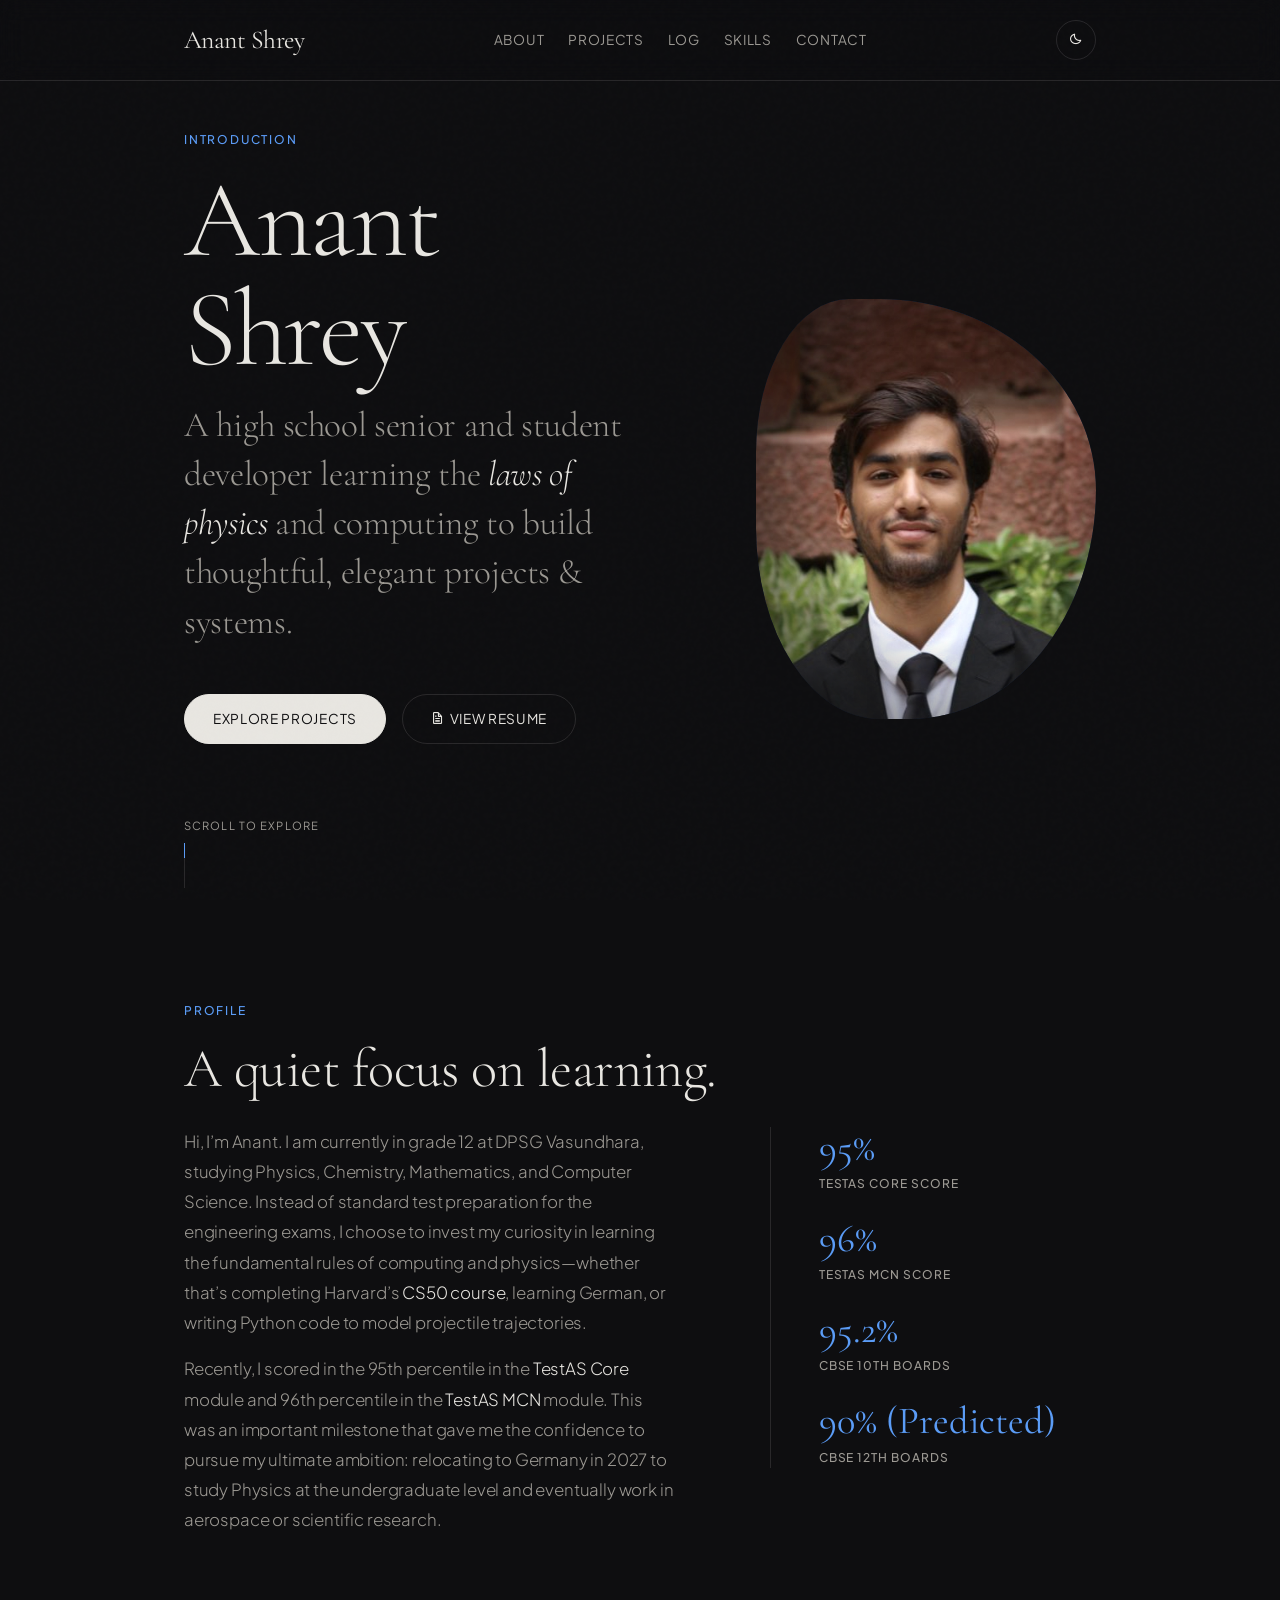
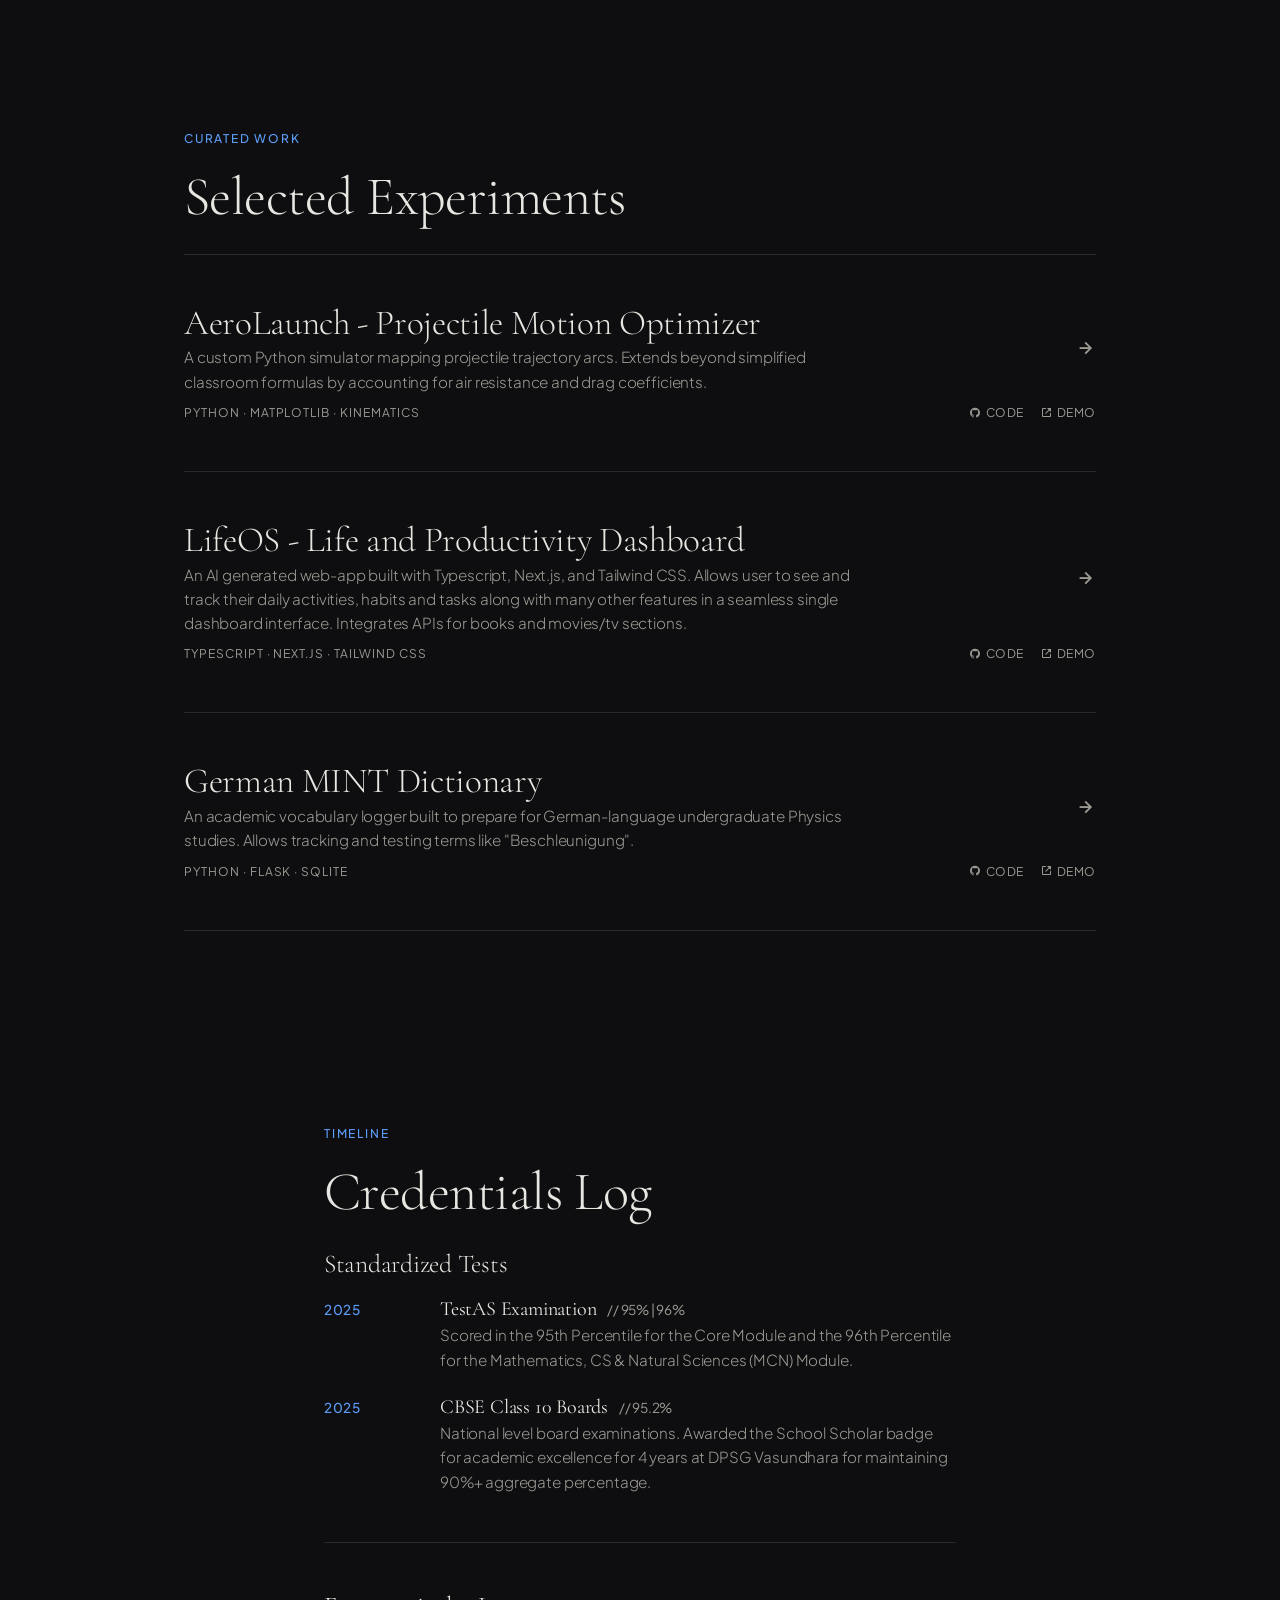
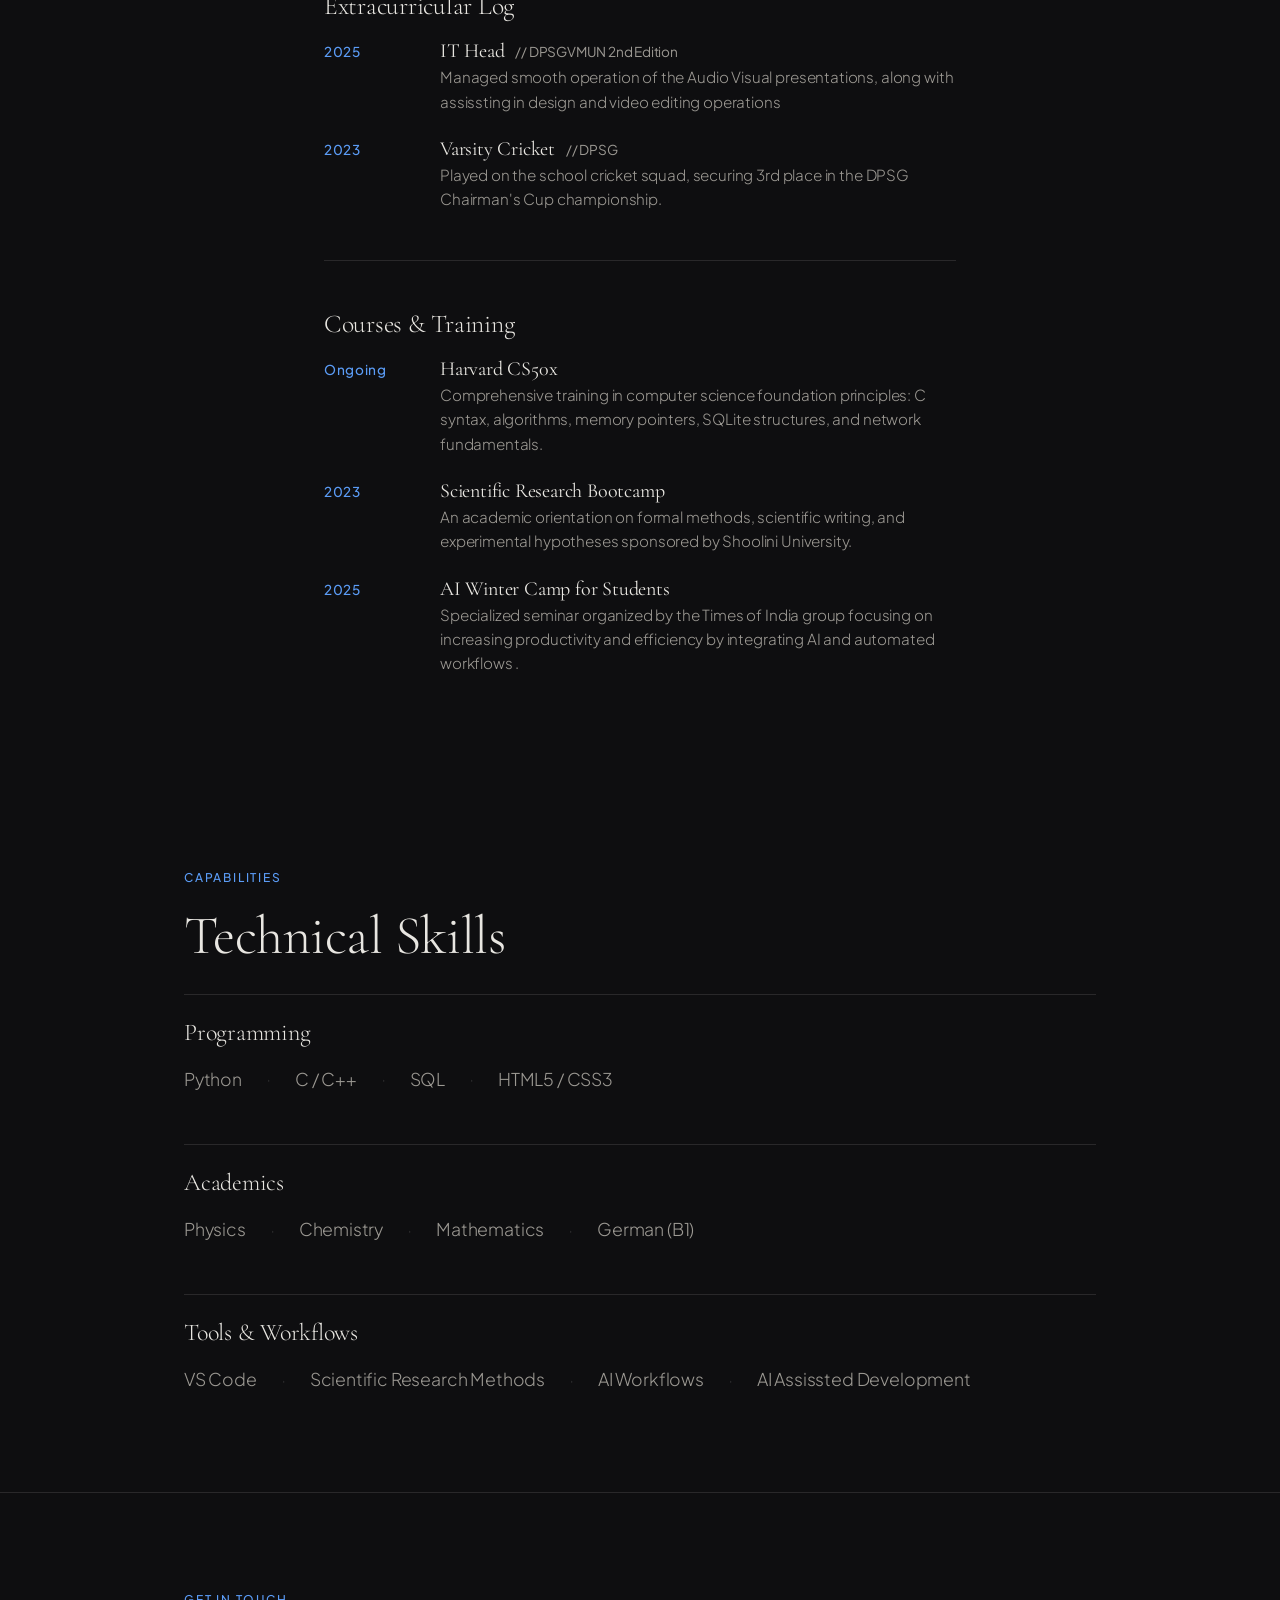
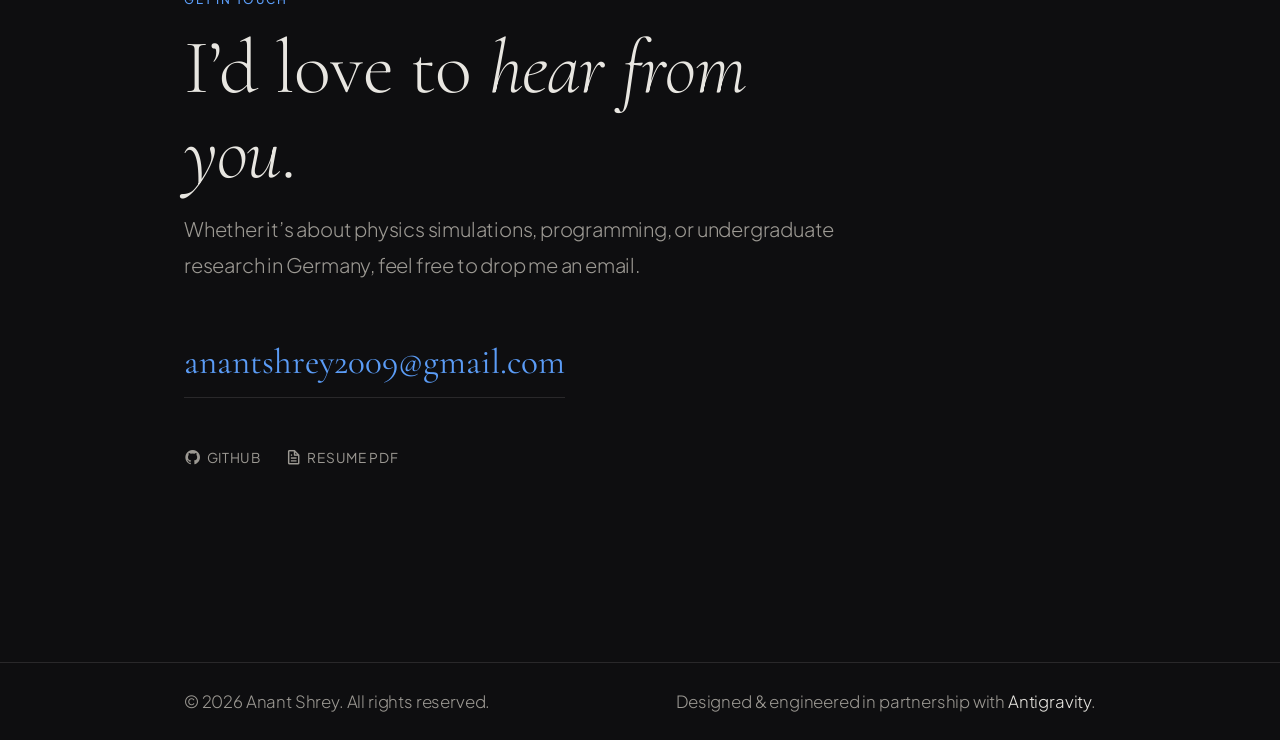
==== commit c5e7c4fe: "Information Update" ====
--- a/index.html
+++ b/index.html
@@ -27,7 +27,6 @@
     <link rel="stylesheet" href="style.css" />
   </head>
 
-<<<<<<< HEAD
   <body>
     <!-- ================= HEADER ================= -->
     <header class="header" role="banner">
@@ -35,11 +34,6 @@
         <a href="#hero" class="header-logo" aria-label="Anant Shrey Home">
           Anant Shrey
         </a>
-=======
-  <!-- Stylesheet -->
-  <link rel="stylesheet" href="./style.css" />
-</head>
->>>>>>> 23b00d4750fda7f2a757f7153ecba5655a41490b
 
         <nav
           class="nav-links"
@@ -198,7 +192,13 @@
                 <i class="bx bx-right-arrow-alt"></i>
               </div>
             </div>
-            <div class="project-tech">Python · Matplotlib · Kinematics</div>
+            <div class="project-meta-row">
+              <div class="project-tech">Python · Matplotlib · Kinematics</div>
+              <div class="project-links">
+                <a href="https://github.com/AnantShrey/AeroLaunch" class="project-link" target="_blank" rel="noopener noreferrer"><i class="bx bxl-github"></i> Code</a>
+                <a href="https://colab.research.google.com/drive/1uqO8zvH7T81Gpb6w5tRY26bEYpnUGjR3?usp=sharing" class="project-link" target="_blank" rel="noopener noreferrer"><i class="bx bx-link-external"></i> Demo</a>
+              </div>
+            </div>
             <div class="project-underline"></div>
           </div>
 
@@ -220,7 +220,13 @@
                 <i class="bx bx-right-arrow-alt"></i>
               </div>
             </div>
-            <div class="project-tech">Typescript · Next.js · Tailwind CSS</div>
+            <div class="project-meta-row">
+              <div class="project-tech">Typescript · Next.js · Tailwind CSS</div>
+              <div class="project-links">
+                <a href="https://github.com/AnantShrey/life-os" class="project-link" target="_blank" rel="noopener noreferrer"><i class="bx bxl-github"></i> Code</a>
+                <a href="https://anantshrey.vercel.app" class="project-link" target="_blank" rel="noopener noreferrer"><i class="bx bx-link-external"></i> Demo</a>
+              </div>
+            </div>
             <div class="project-underline"></div>
           </div>
 
@@ -238,7 +244,13 @@
                 <i class="bx bx-right-arrow-alt"></i>
               </div>
             </div>
-            <div class="project-tech">Python · Flask · SQLite</div>
+            <div class="project-meta-row">
+              <div class="project-tech">Python · Flask · SQLite</div>
+              <div class="project-links">
+                <a href="#" class="project-link" target="_blank" rel="noopener noreferrer"><i class="bx bxl-github"></i> Code</a>
+                <a href="#" class="project-link" target="_blank" rel="noopener noreferrer"><i class="bx bx-link-external"></i> Demo</a>
+              </div>
+            </div>
             <div class="project-underline"></div>
           </div>
         </div>
@@ -449,198 +461,11 @@
     <footer class="footer" role="contentinfo">
       <div class="container footer-container">
         <p>&copy; 2026 Anant Shrey. All rights reserved.</p>
-      </div>
-<<<<<<< HEAD
+        <p class="footer-credits">
+          Designed &amp; engineered in partnership with <span>Antigravity</span>.
+        </p>
+      </div>
     </footer>
-=======
-    </div>
-  </section>
-
-  <!-- ================= CREDENTIALS ================= -->
-  <section id="credentials" role="region" aria-label="Credentials Log">
-    <div class="container-reading">
-      <span class="section-label">Timeline</span>
-      <h2 class="section-title">Credentials Log</h2>
-
-      <div class="credentials-layout">
-        
-        <div class="credential-section fade-up-trigger">
-          <h3 class="credential-cat-title">Standardized Tests</h3>
-          <div class="credential-timeline">
-            
-            <div class="credential-row">
-              <span class="credential-date">2026</span>
-              <div class="credential-body">
-                <h4 class="credential-item-title">TestAS Examination <span>// MINT Track</span></h4>
-                <p class="credential-item-desc">
-                  Scored in the 95th Percentile for the Core Module and the 96th Percentile for the Mathematics, CS &amp; Natural Sciences (MINT) Module.
-                </p>
-                <span class="credential-badge">MINT Certified</span>
-              </div>
-            </div>
-
-            <div class="credential-row">
-              <span class="credential-date">2025</span>
-              <div class="credential-body">
-                <h4 class="credential-item-title">CBSE Class 10 Boards <span>// 95.2%</span></h4>
-                <p class="credential-item-desc">
-                  National board examinations. Awarded the School Scholar badge for academic excellence for 4 consecutive years at DPSG.
-                </p>
-              </div>
-            </div>
-
-          </div>
-        </div>
-
-        <div class="credential-section fade-up-trigger">
-          <h3 class="credential-cat-title">Extracurricular Log</h3>
-          <div class="credential-timeline">
-            
-            <div class="credential-row">
-              <span class="credential-date">2026</span>
-              <div class="credential-body">
-                <h4 class="credential-item-title">IT Operations Head <span>// DPSGVMUN</span></h4>
-                <p class="credential-item-desc">
-                  Managed server infrastructure, local networking setup, and tech logs for our school's Model United Nations conference.
-                </p>
-              </div>
-            </div>
-
-            <div class="credential-row">
-              <span class="credential-date">2023</span>
-              <div class="credential-body">
-                <h4 class="credential-item-title">Varsity Cricket <span>// DPSG</span></h4>
-                <p class="credential-item-desc">
-                  Played on the school cricket squad, securing 3rd place in the regional Chairman's Cup championship.
-                </p>
-              </div>
-            </div>
-
-          </div>
-        </div>
-
-        <div class="credential-section fade-up-trigger">
-          <h3 class="credential-cat-title">Courses &amp; Training</h3>
-          <div class="credential-timeline">
-            
-            <div class="credential-row">
-              <span class="credential-date">Ongoing</span>
-              <div class="credential-body">
-                <h4 class="credential-item-title">Harvard CS50x</h4>
-                <p class="credential-item-desc">
-                  Comprehensive training in computer science foundation principles: C syntax, algorithms, memory pointers, SQLite structures, and network fundamentals.
-                </p>
-              </div>
-            </div>
-
-            <div class="credential-row">
-              <span class="credential-date">2025</span>
-              <div class="credential-body">
-                <h4 class="credential-item-title">Scientific Research Bootcamp</h4>
-                <p class="credential-item-desc">
-                  An academic orientation on formal methods, scientific writing, and experimental hypotheses sponsored by Shoolini University.
-                </p>
-              </div>
-            </div>
-
-            <div class="credential-row">
-              <span class="credential-date">2025</span>
-              <div class="credential-body">
-                <h4 class="credential-item-title">AI Productivity Training</h4>
-                <p class="credential-item-desc">
-                  Specialized seminar organized by the Times of India group focusing on neural models for workflow optimization and automated research indexing.
-                </p>
-              </div>
-            </div>
-
-          </div>
-        </div>
-
-      </div>
-    </div>
-  </section>
-
-  <!-- ================= SKILLS ================= -->
-  <section id="skills" role="region" aria-label="Skills & Stack">
-    <div class="container">
-      <span class="section-label">Capabilities</span>
-      <h2 class="section-title">Technical Skills</h2>
-
-      <div class="skills-layout">
-        
-        <div class="skills-category fade-up-trigger">
-          <h3 class="skills-cat-title">Programming</h3>
-          <ul class="skills-list">
-            <li class="skills-item">Python</li>
-            <li class="skills-item">C / C++</li>
-            <li class="skills-item">SQL</li>
-            <li class="skills-item">HTML5 / CSS3</li>
-            <li class="skills-item">Git Version Control</li>
-          </ul>
-        </div>
-
-        <div class="skills-category fade-up-trigger stagger-1">
-          <h3 class="skills-cat-title">Academics</h3>
-          <ul class="skills-list">
-            <li class="skills-item">Classical Physics</li>
-            <li class="skills-item">Kinematics Simulation</li>
-            <li class="skills-item">Mathematics</li>
-            <li class="skills-item">German A2 (Scientific Terminology)</li>
-          </ul>
-        </div>
-
-        <div class="skills-category fade-up-trigger stagger-2">
-          <h3 class="skills-cat-title">Tools &amp; Workflows</h3>
-          <ul class="skills-list">
-            <li class="skills-item">Arduino Hardware</li>
-            <li class="skills-item">Linux Terminal</li>
-            <li class="skills-item">VS Code</li>
-            <li class="skills-item">Network Management</li>
-            <li class="skills-item">Scientific Research Methods</li>
-          </ul>
-        </div>
-
-      </div>
-    </div>
-  </section>
-
-  <!-- ================= CONTACT ================= -->
-  <section id="contact" class="contact-section" role="region" aria-label="Contact">
-    <div class="container">
-      <div class="contact-content fade-up-trigger">
-        <span class="section-label">Get in Touch</span>
-        <h2 class="contact-cta">I’d love to <span>hear from you</span>.</h2>
-        <p class="about-bio-text" style="margin-bottom: var(--space-xl);">
-          Whether it’s about physics simulations, embedded programming, or undergraduate research in Germany, feel free to drop me an email.
-        </p>
-        <a href="mailto:anantshrey2009@gmail.com" class="contact-email-link">anantshrey2009@gmail.com</a>
-
-        <div class="social-links">
-          <a href="https://github.com/AnantShrey" target="_blank" rel="noopener noreferrer" class="social-link">
-            <i class="bx bxl-github"></i> GitHub
-          </a>
-          <a href="./assets/resume.pdf" target="_blank" rel="noopener noreferrer" class="social-link">
-            <i class="bx bx-file"></i> Resume PDF
-          </a>
-        </div>
-      </div>
-    </div>
-  </section>
-
-  <!-- ================= FOOTER ================= -->
-  <footer class="footer" role="contentinfo">
-    <div class="container footer-container">
-      <p>&copy; 2026 Anant Shrey. All rights reserved.</p>
-      <p class="footer-credits">
-        Designed &amp; engineered in partnership with <span>Antigravity</span>.
-      </p>
-    </div>
-  </footer>
-
-  <!-- JS Engine -->
-  <script src="./script.js"></script>
-</body>
->>>>>>> 23b00d4750fda7f2a757f7153ecba5655a41490b
 
     <!-- JS Engine -->
     <script src="script.js"></script>
--- a/style.css
+++ b/style.css
@@ -602,11 +602,39 @@
   transition: color var(--transition);
 }
 
+.project-meta-row {
+  display: flex;
+  justify-content: space-between;
+  align-items: center;
+  margin-top: 4px;
+}
+
 .project-tech {
   font-size: 0.75rem;
   color: var(--text-muted);
   letter-spacing: 0.08em;
   text-transform: uppercase;
+}
+
+.project-links {
+  display: flex;
+  gap: var(--space-md);
+  z-index: 5;
+}
+
+.project-link {
+  font-size: 0.75rem;
+  color: var(--text-muted);
+  letter-spacing: 0.05em;
+  text-transform: uppercase;
+  display: inline-flex;
+  align-items: center;
+  gap: 4px;
+  transition: color var(--transition);
+}
+
+.project-link:hover {
+  color: var(--accent);
 }
 
 .project-link-arrow {
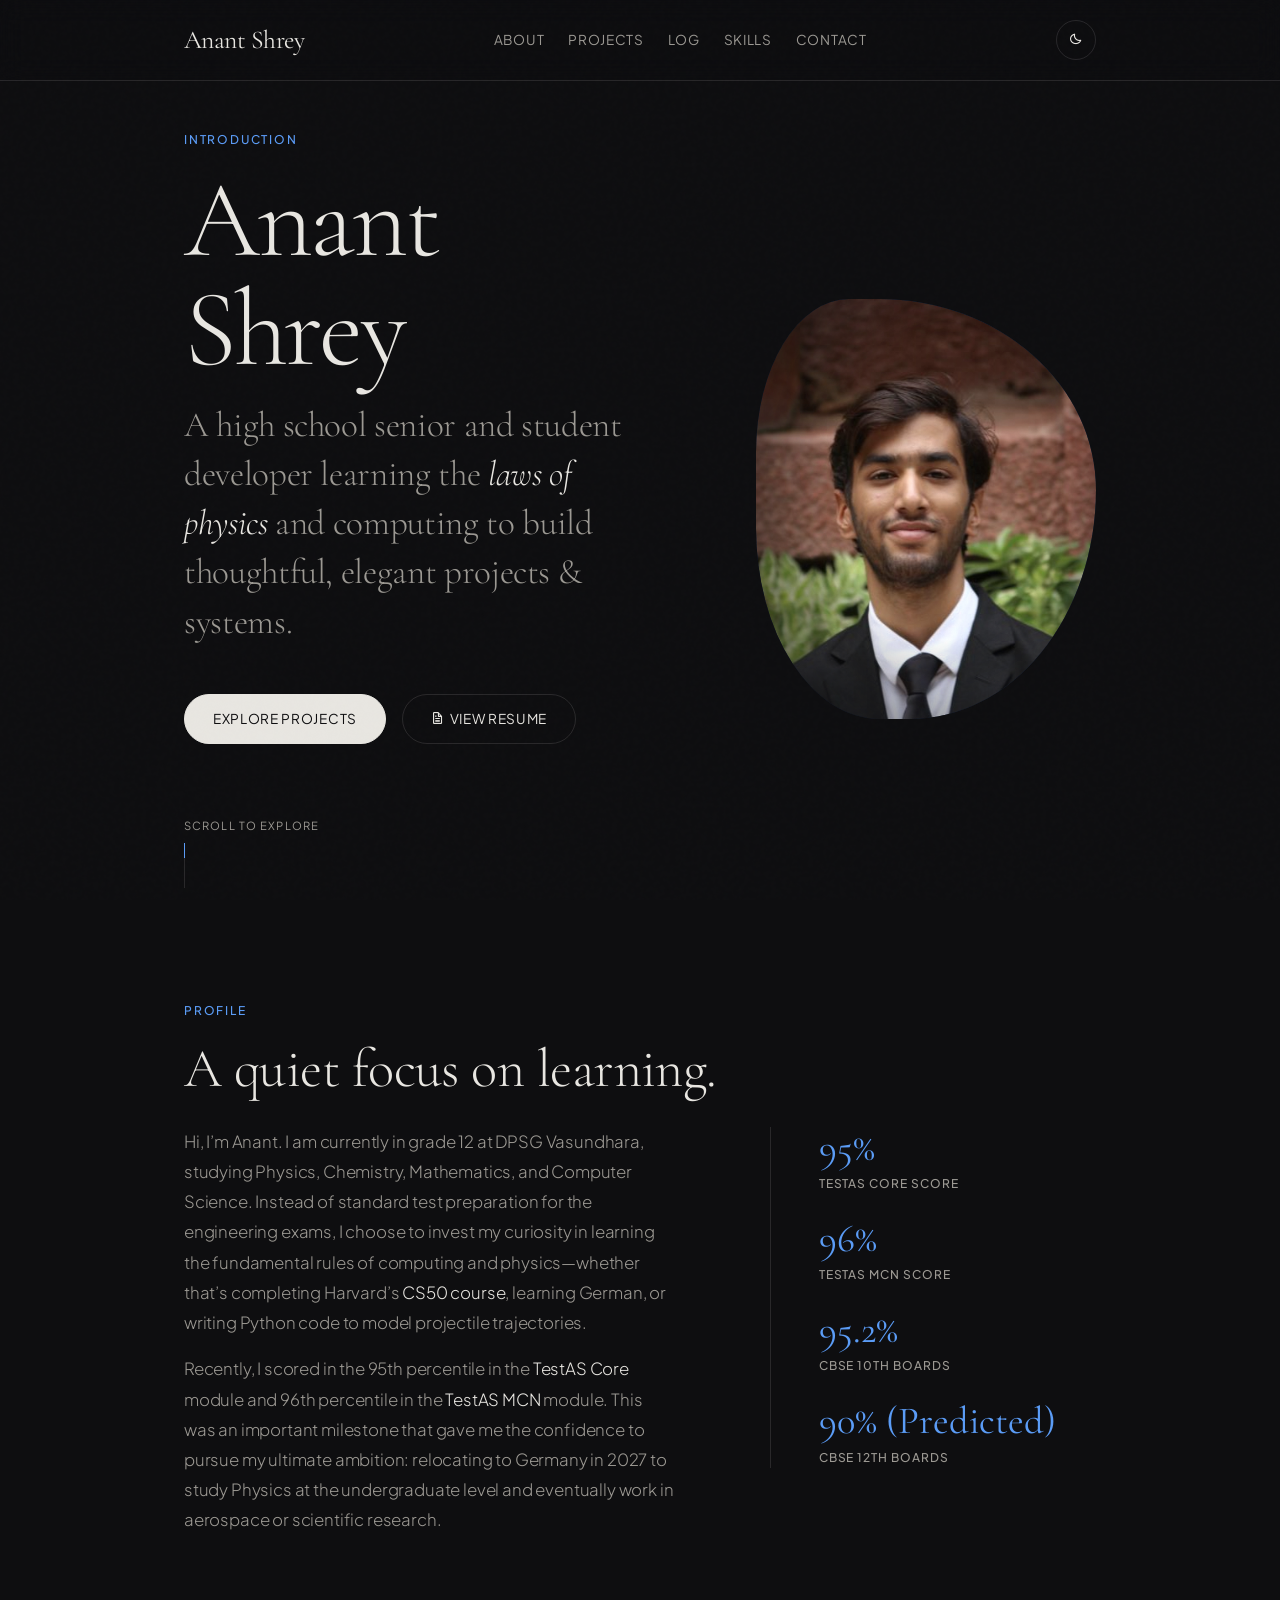
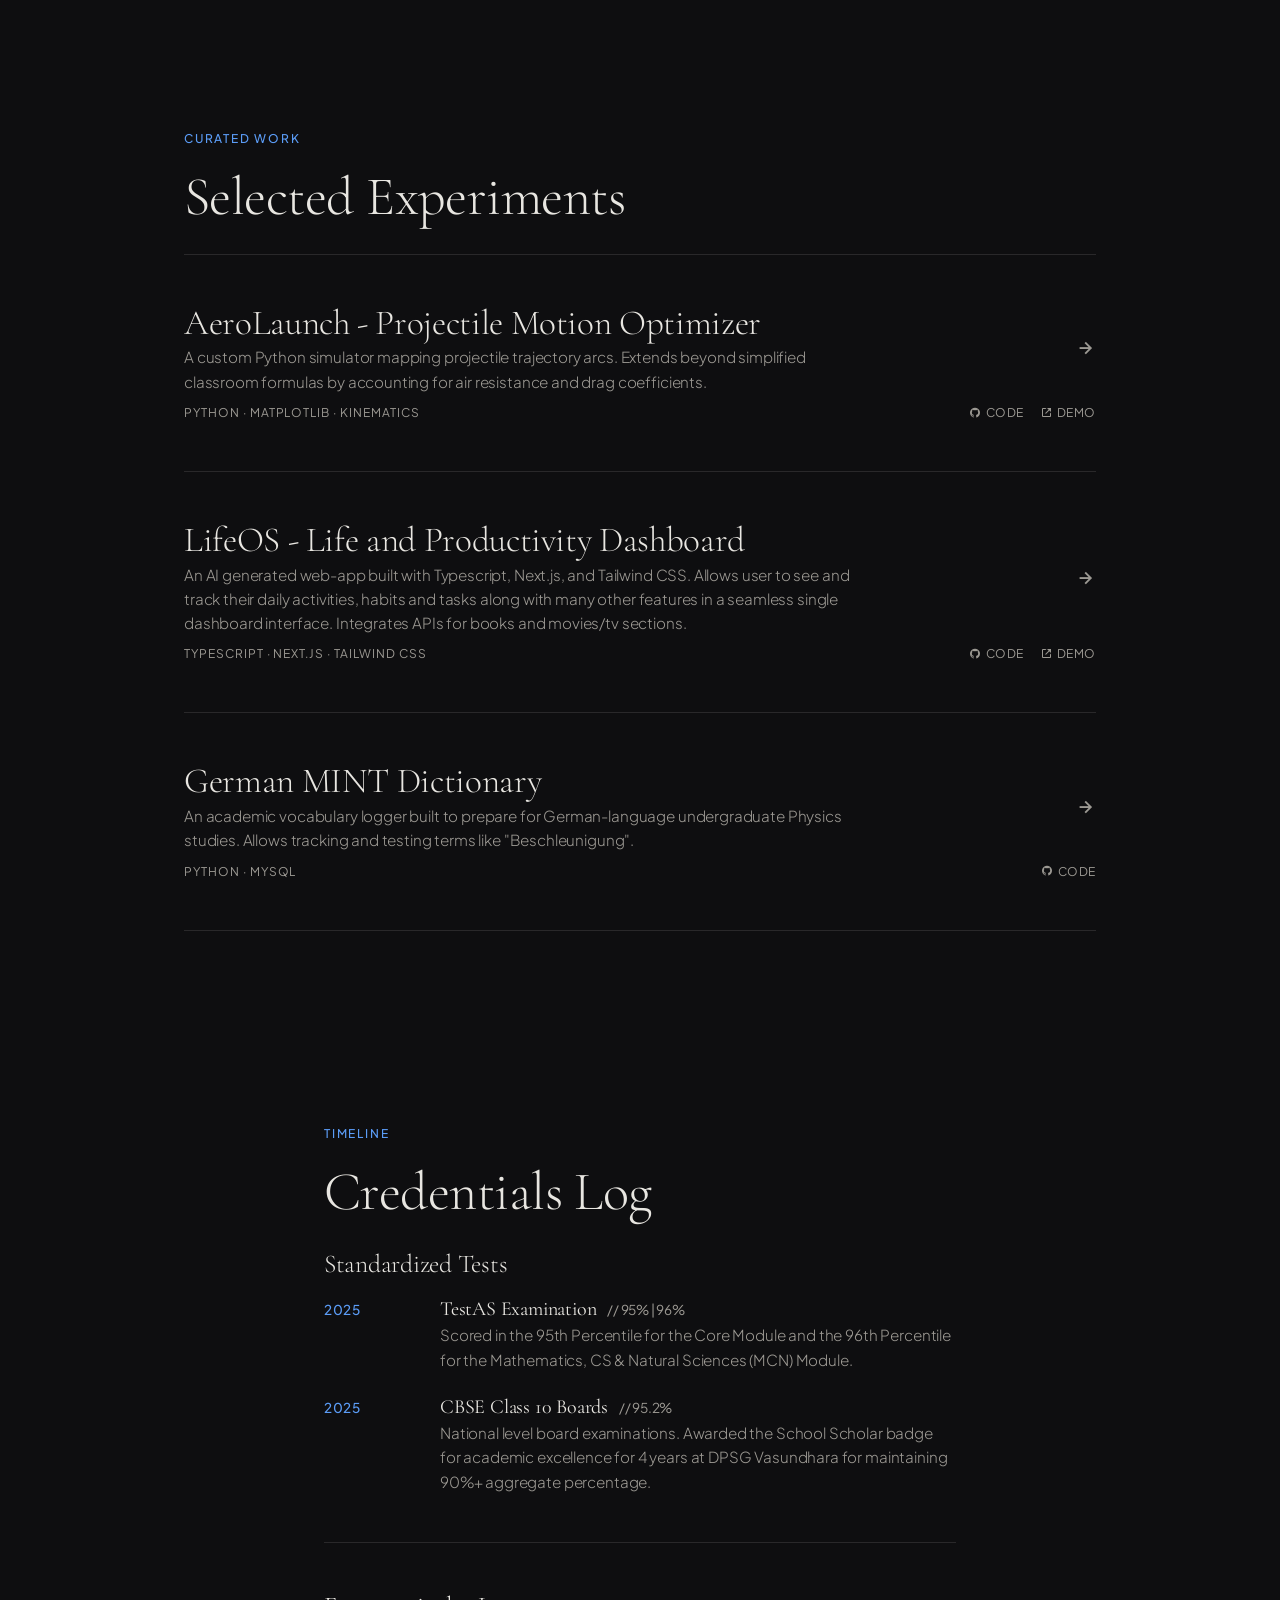
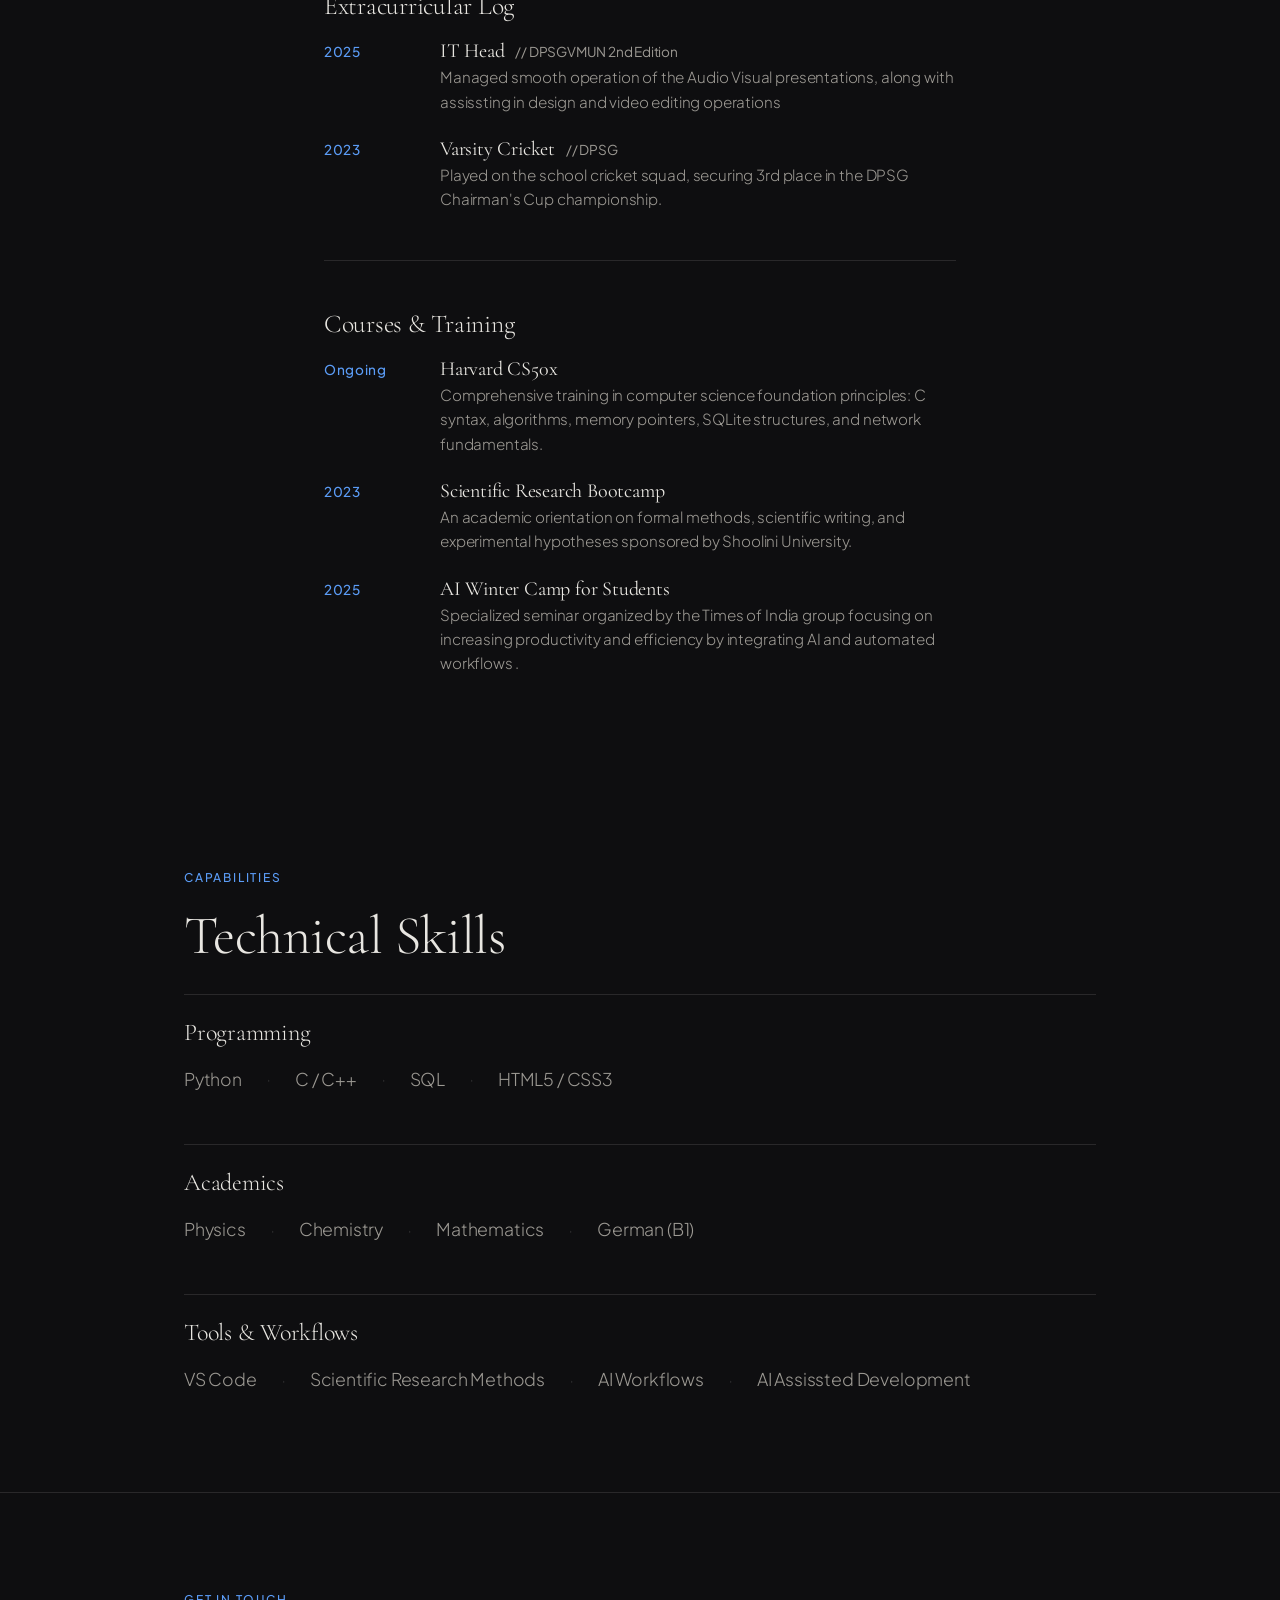
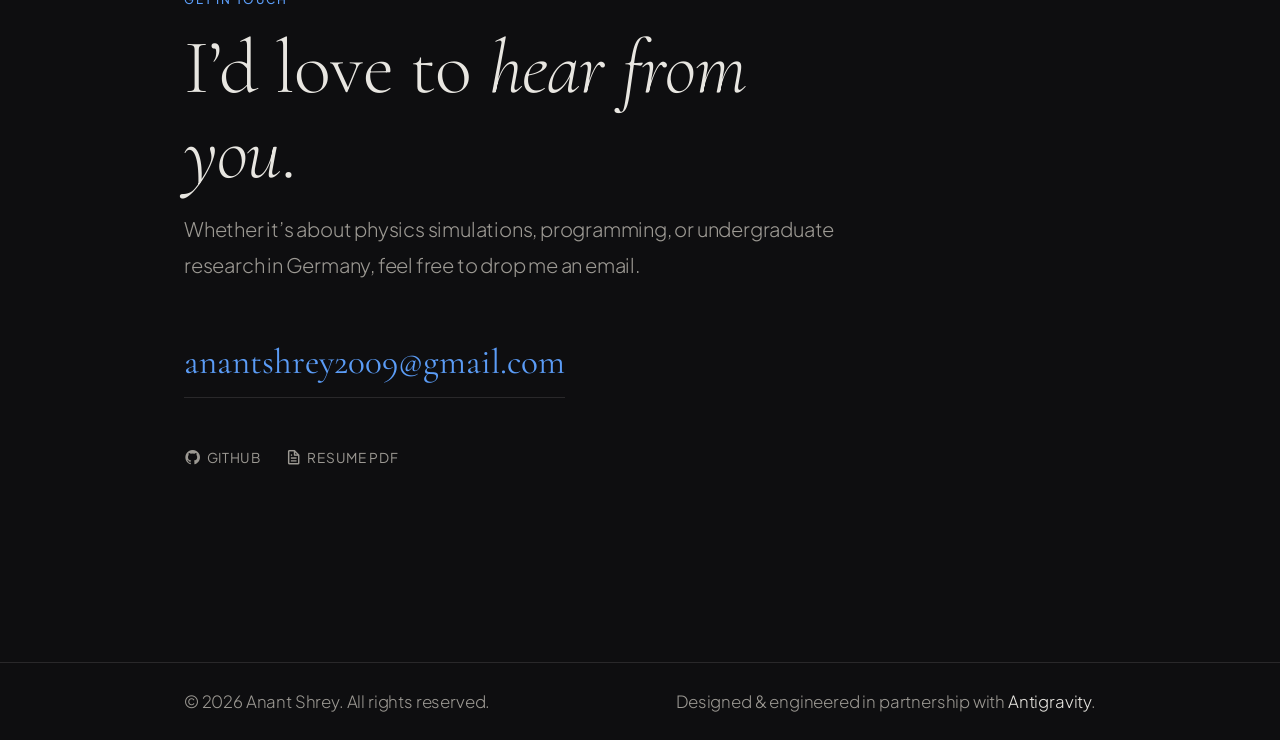
==== commit bc598671: "Updating Projects" ====
--- a/index.html
+++ b/index.html
@@ -245,10 +245,9 @@
               </div>
             </div>
             <div class="project-meta-row">
-              <div class="project-tech">Python · Flask · SQLite</div>
+              <div class="project-tech">Python · MySQL</div>
               <div class="project-links">
-                <a href="#" class="project-link" target="_blank" rel="noopener noreferrer"><i class="bx bxl-github"></i> Code</a>
-                <a href="#" class="project-link" target="_blank" rel="noopener noreferrer"><i class="bx bx-link-external"></i> Demo</a>
+                <a href="https://github.com/AnantShrey/German-Dictionary" class="project-link" target="_blank" rel="noopener noreferrer"><i class="bx bxl-github"></i> Code</a>
               </div>
             </div>
             <div class="project-underline"></div>
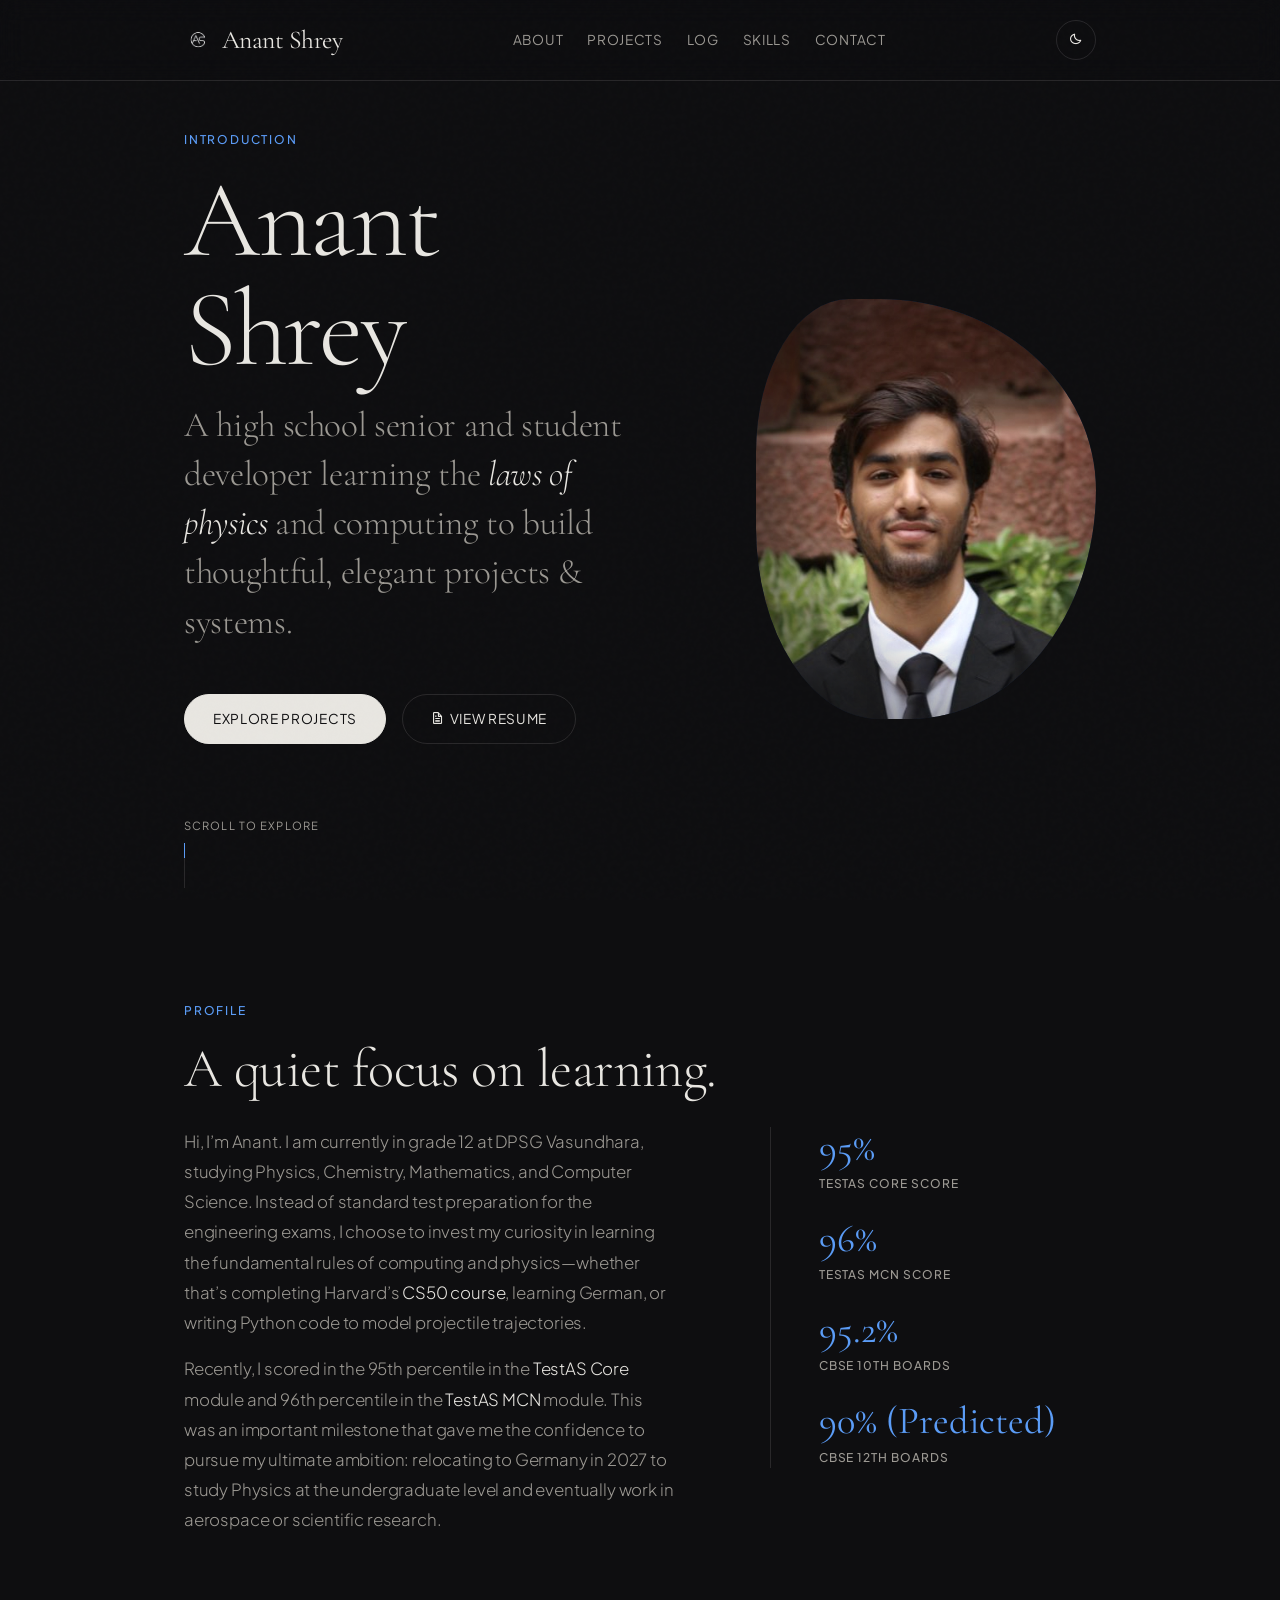
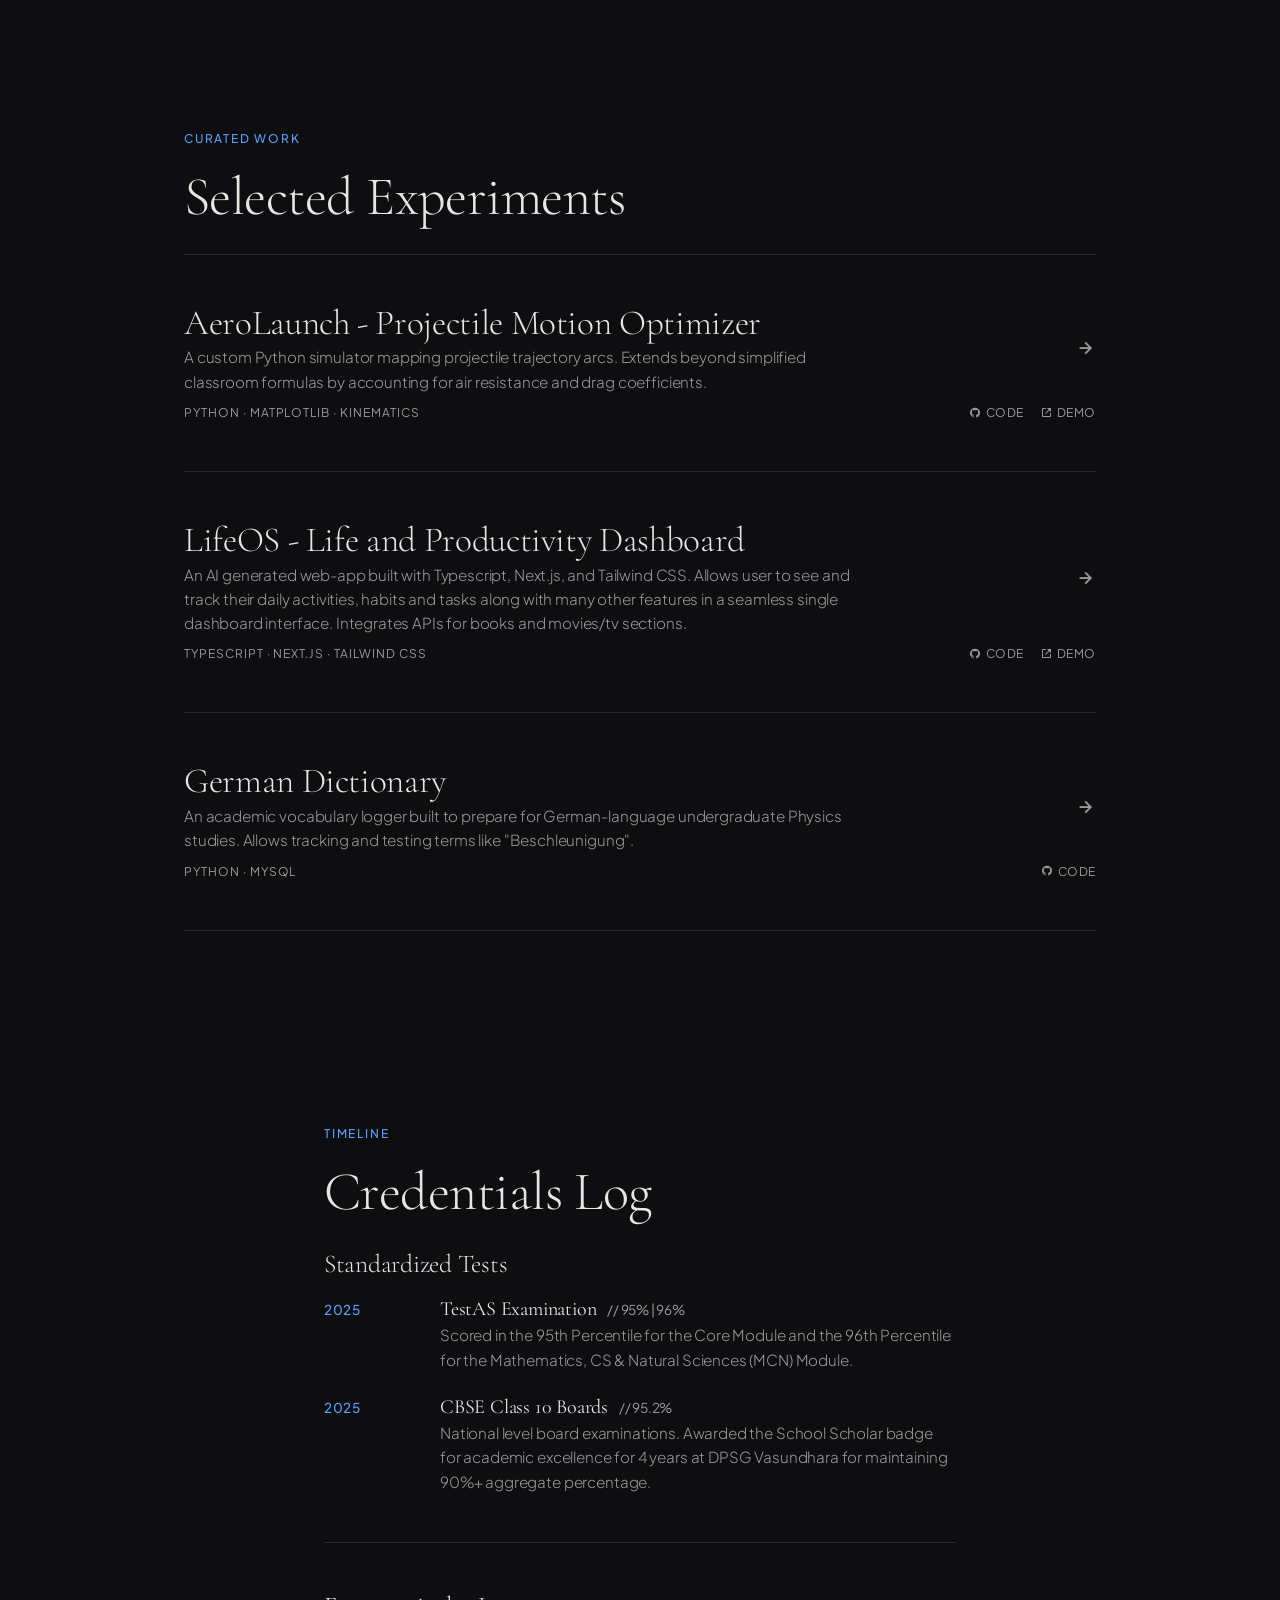
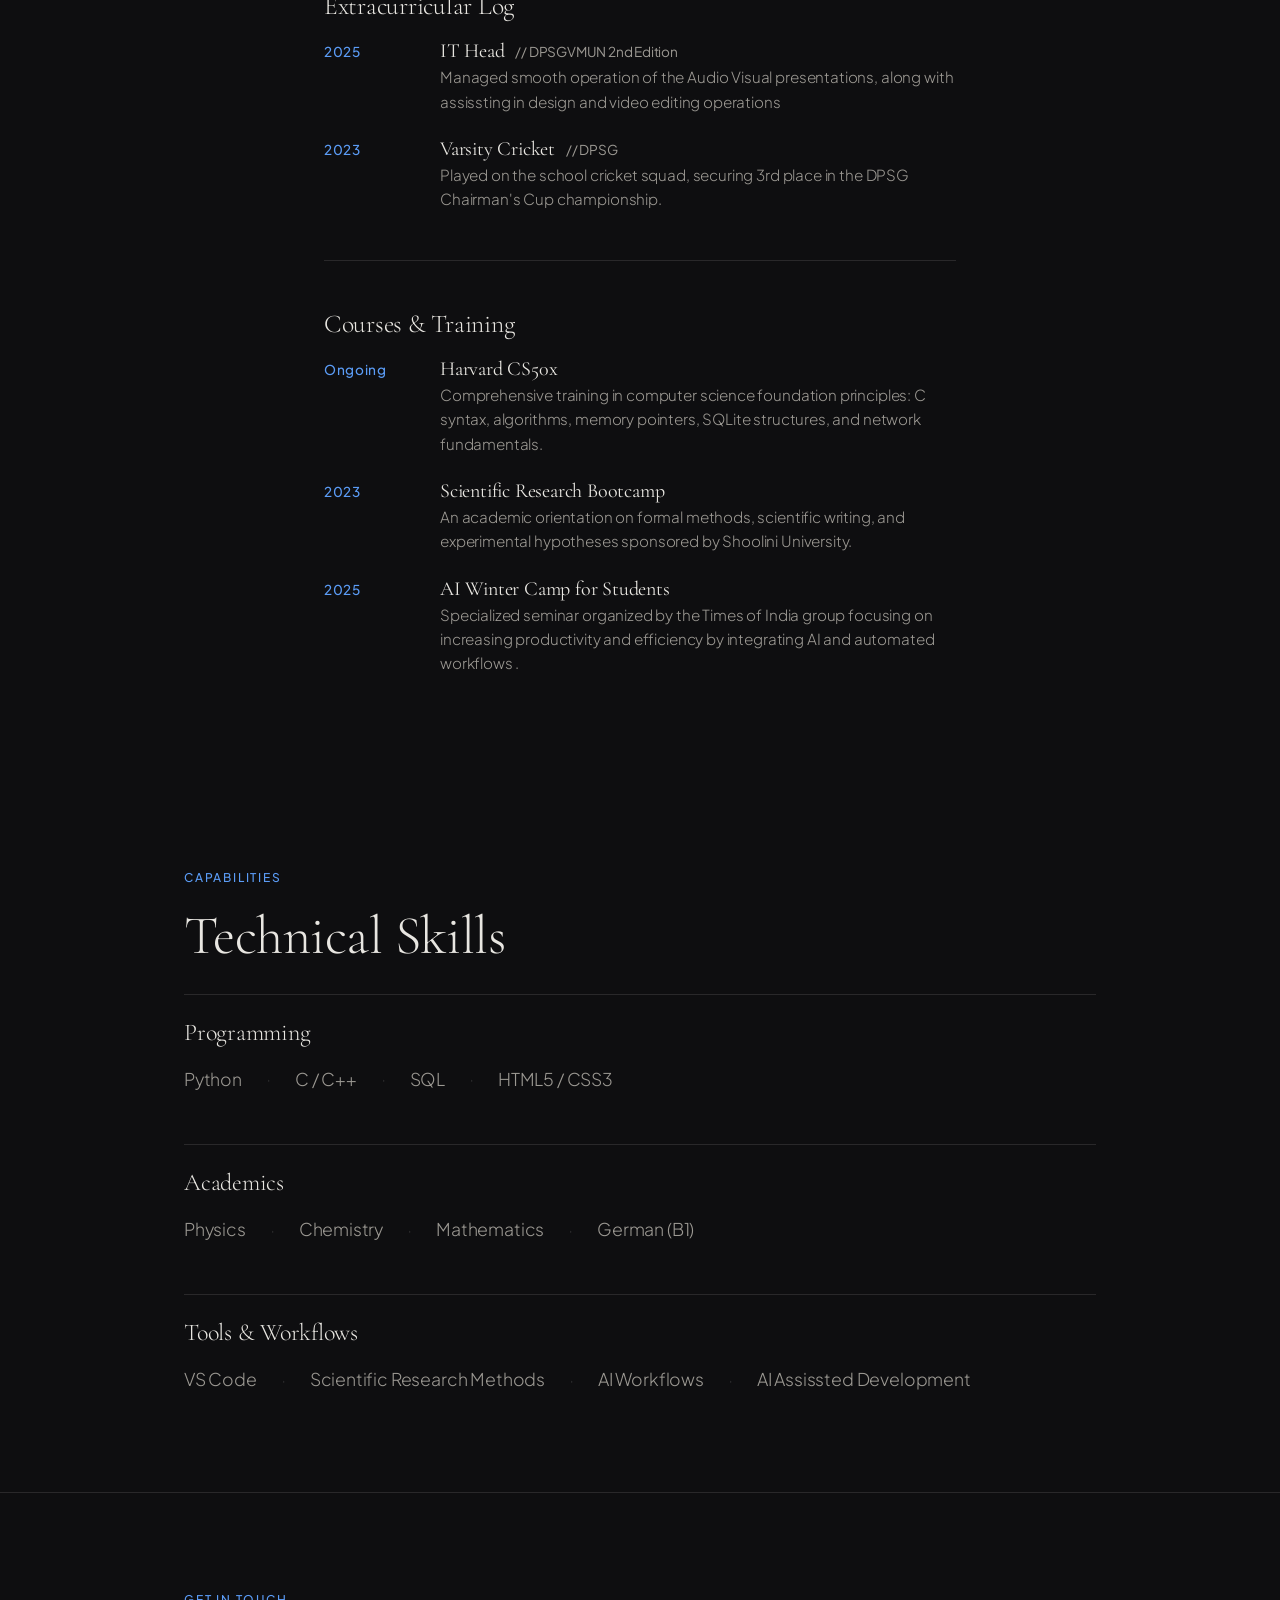
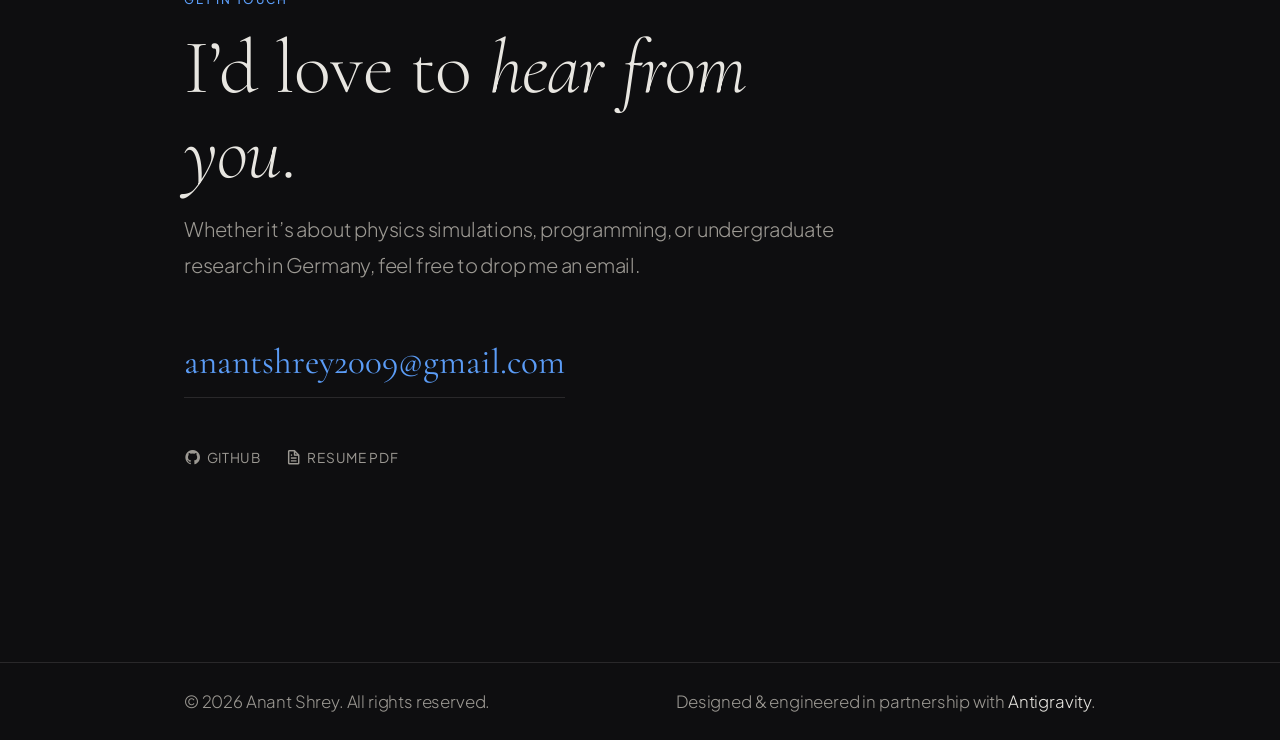
==== commit aa983cf8: "Logo Update" ====
--- a/index.html
+++ b/index.html
@@ -22,6 +22,7 @@
       href="https://unpkg.com/boxicons@2.1.4/css/boxicons.min.css"
       rel="stylesheet"
     />
+    <link rel="icon" href="/assets/favicon.ico" type="image/x-icon" />
 
     <!-- Stylesheet -->
     <link rel="stylesheet" href="style.css" />
@@ -31,8 +32,9 @@
     <!-- ================= HEADER ================= -->
     <header class="header" role="banner">
       <div class="container header-container">
-        <a href="#hero" class="header-logo" aria-label="Anant Shrey Home">
-          Anant Shrey
+        <a href="#hero" class="header-logo nav-logo" aria-label="Anant Shrey - Home">
+          <img src="assets/logo-light.png" alt="" class="logo-img" aria-hidden="true" />
+          <span class="logo-text">Anant Shrey</span>
         </a>
 
         <nav
@@ -224,7 +226,7 @@
               <div class="project-tech">Typescript · Next.js · Tailwind CSS</div>
               <div class="project-links">
                 <a href="https://github.com/AnantShrey/life-os" class="project-link" target="_blank" rel="noopener noreferrer"><i class="bx bxl-github"></i> Code</a>
-                <a href="https://anantshrey.vercel.app" class="project-link" target="_blank" rel="noopener noreferrer"><i class="bx bx-link-external"></i> Demo</a>
+                <a href="https://life-os-anantshrey.vercel.app" class="project-link" target="_blank" rel="noopener noreferrer"><i class="bx bx-link-external"></i> Demo</a>
               </div>
             </div>
             <div class="project-underline"></div>
@@ -233,7 +235,7 @@
           <div class="project-item fade-up-trigger stagger-2">
             <div class="project-row-main">
               <div class="project-title-group">
-                <h3 class="project-title">German MINT Dictionary</h3>
+                <h3 class="project-title">German Dictionary</h3>
                 <p class="project-desc">
                   An academic vocabulary logger built to prepare for
                   German-language undergraduate Physics studies. Allows tracking
--- a/style.css
+++ b/style.css
@@ -197,6 +197,49 @@
   font-size: 1.6rem;
   font-weight: 400;
   letter-spacing: -0.02em;
+  display: flex;
+  align-items: center;
+}
+
+.nav-logo {
+  display: flex;
+  align-items: center;
+  gap: 10px;
+  text-decoration: none;
+}
+
+.logo-img {
+  height: 28px;
+  width: auto;
+  vertical-align: middle;
+  margin: 0;
+  padding: 0;
+  border: none;
+  display: inline-block;
+}
+
+.logo-text {
+  font-size: inherit;       /* match whatever the navbar brand font-size already is */
+  font-weight: inherit;     /* match existing weight */
+  color: inherit;           /* inherits from the navbar so dark/light mode works automatically */
+  white-space: nowrap;
+}
+
+[data-theme="light"] .logo-img {
+  content: url('assets/logo-dark.png');
+}
+
+/* Visually hidden but accessible for screen readers */
+.sr-only {
+  position: absolute;
+  width: 1px;
+  height: 1px;
+  padding: 0;
+  margin: -1px;
+  overflow: hidden;
+  clip: rect(0, 0, 0, 0);
+  white-space: nowrap;
+  border: 0;
 }
 
 .nav-links {
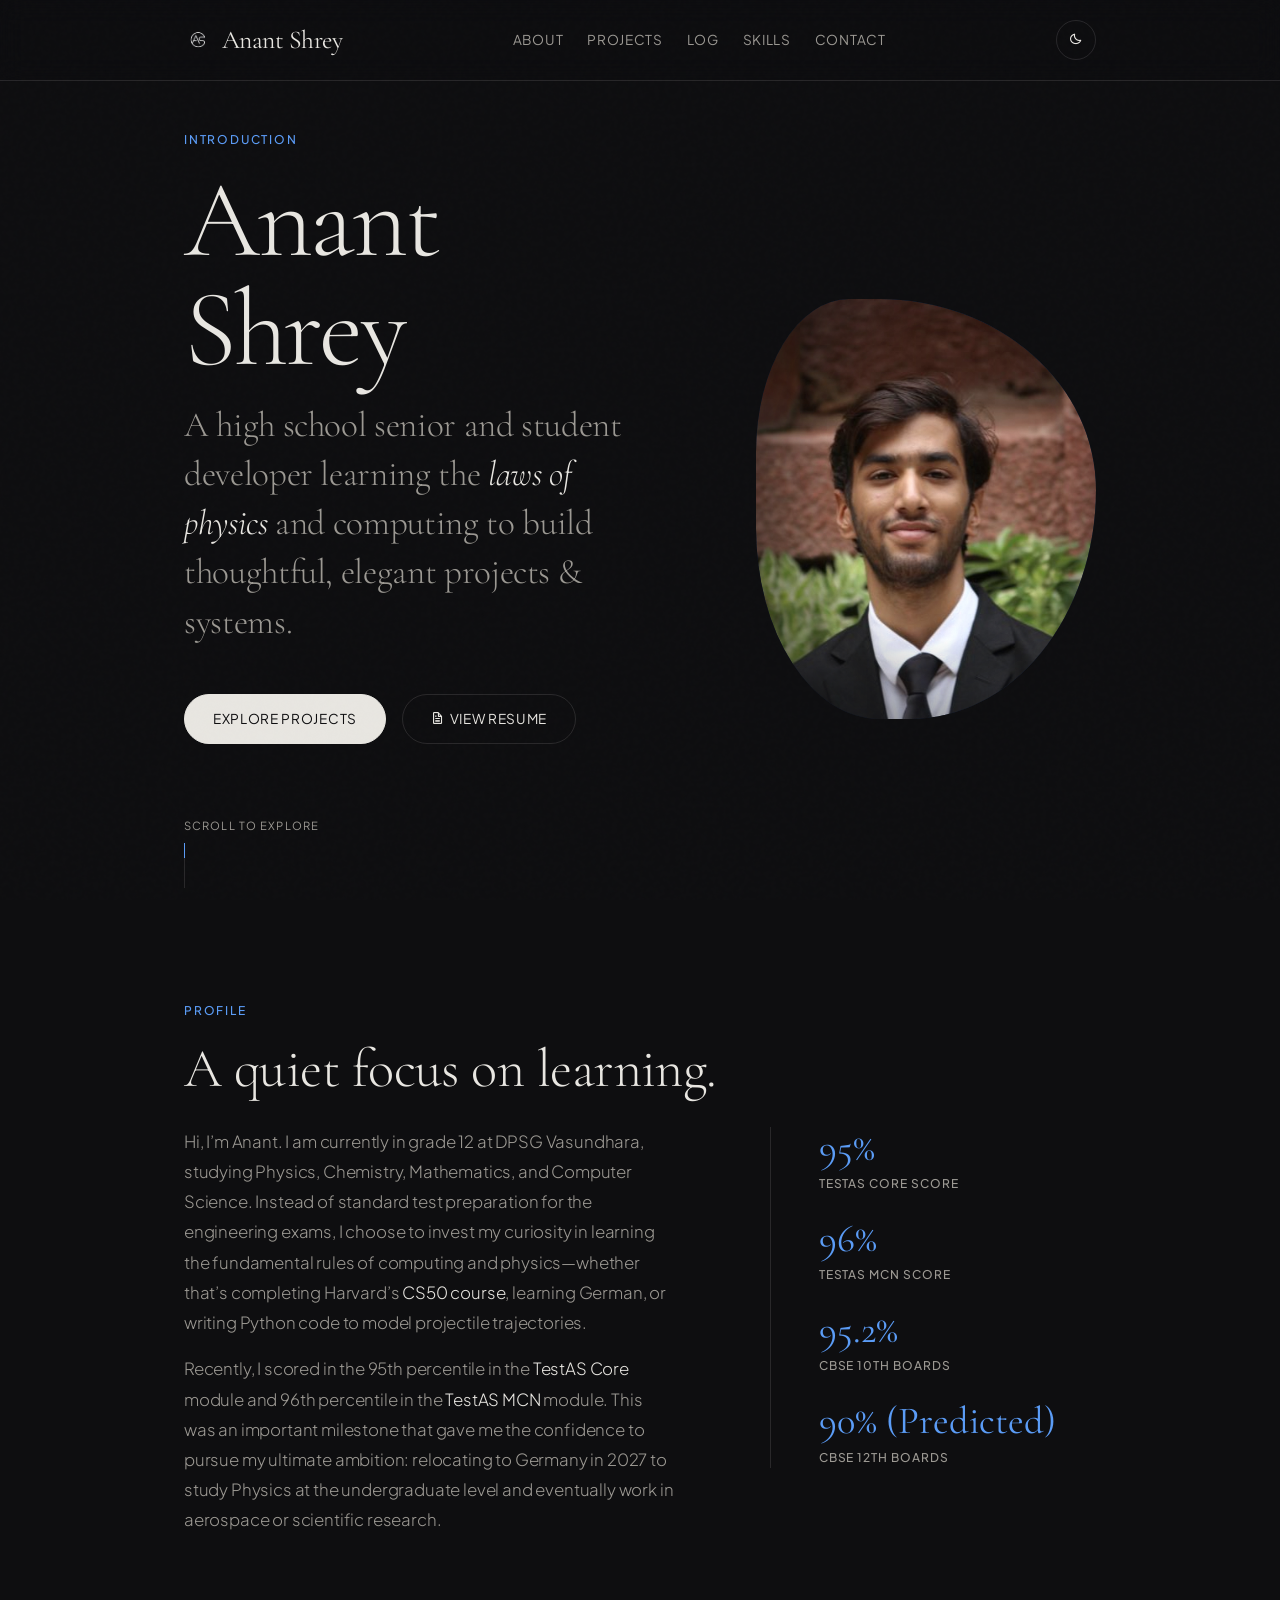
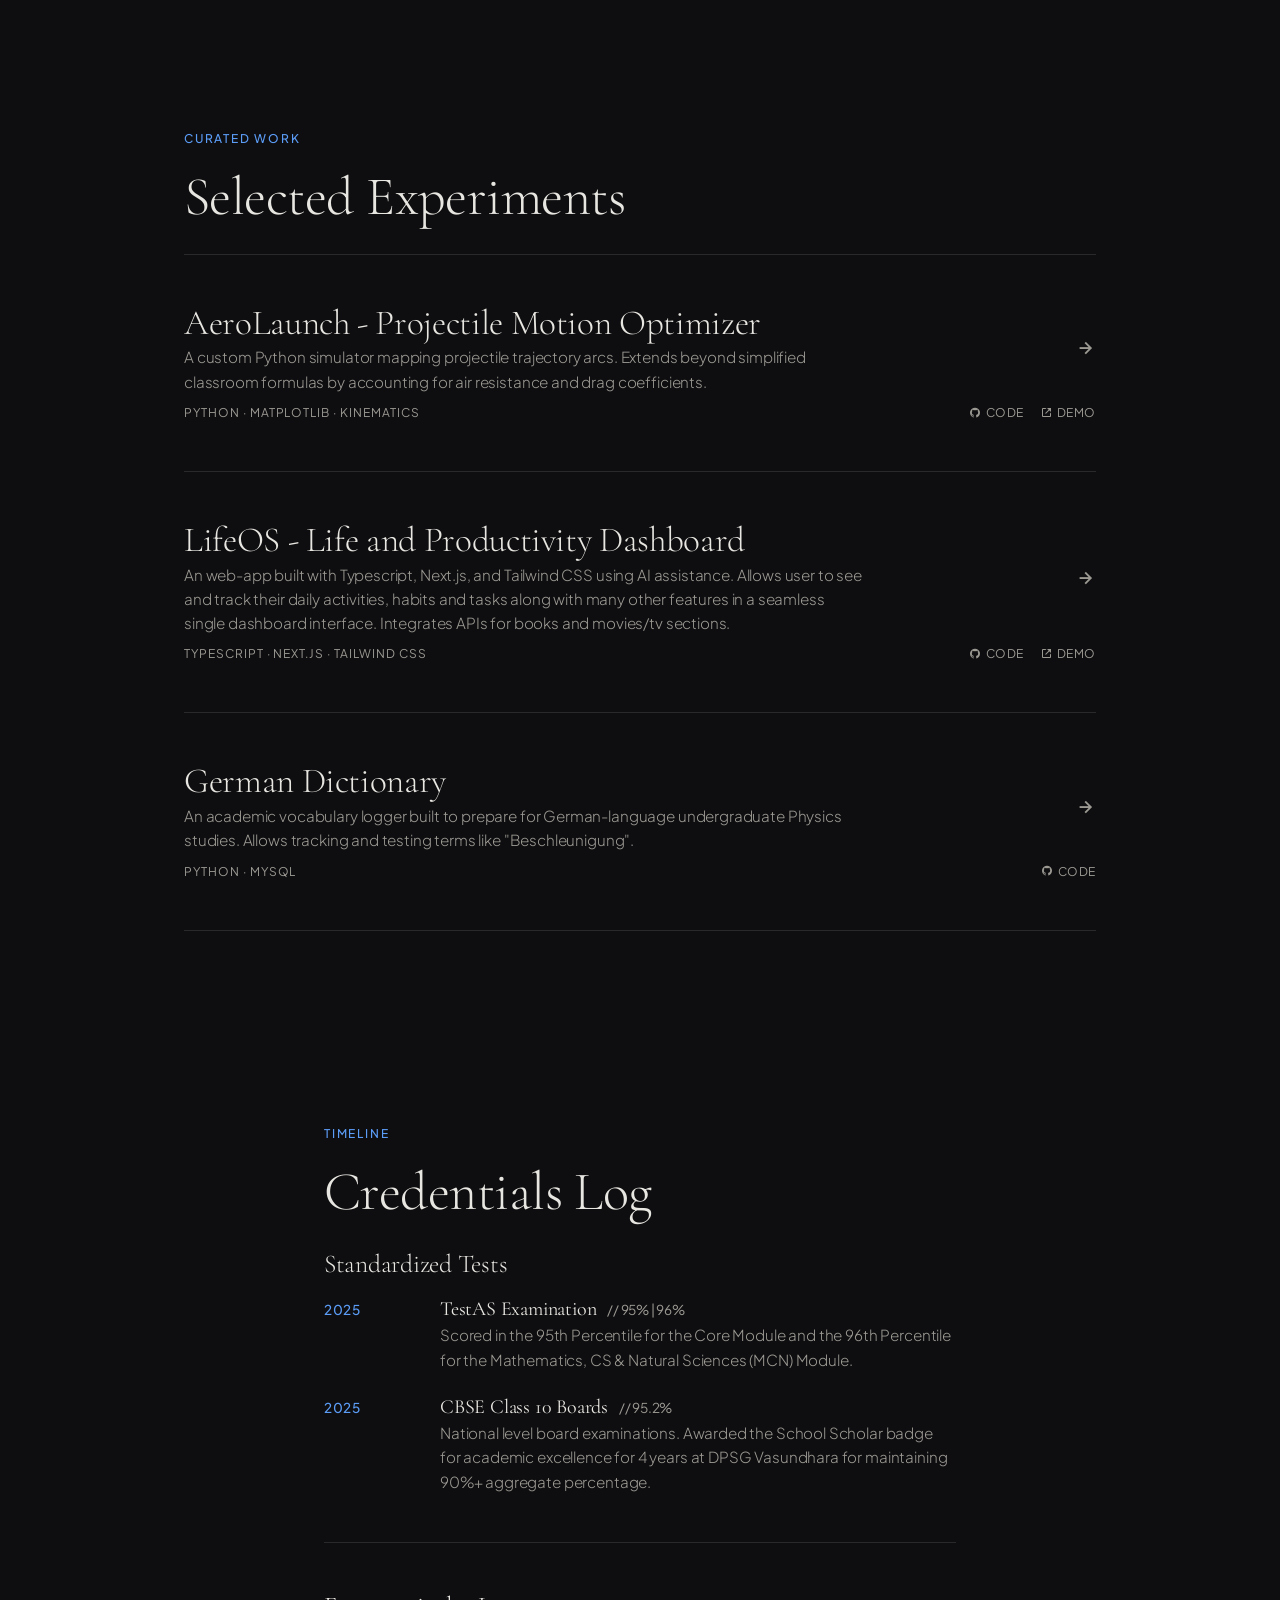
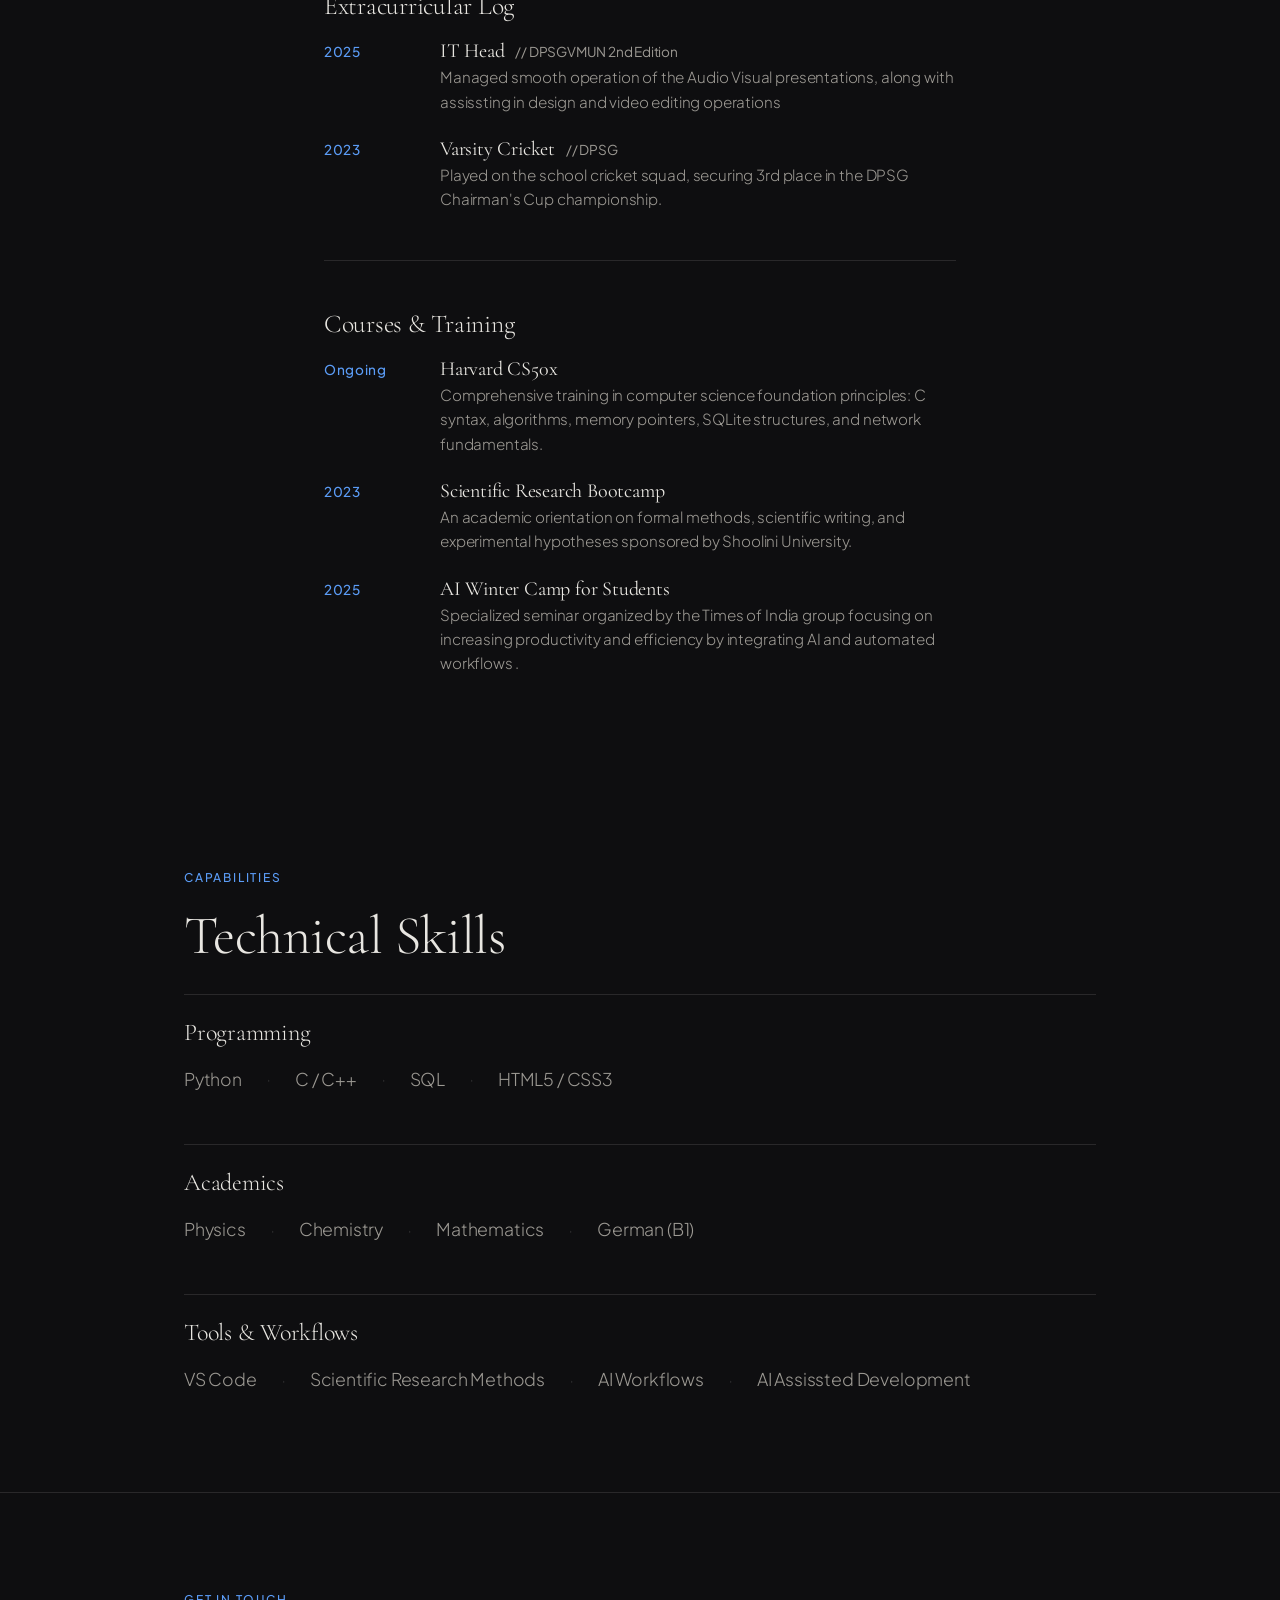
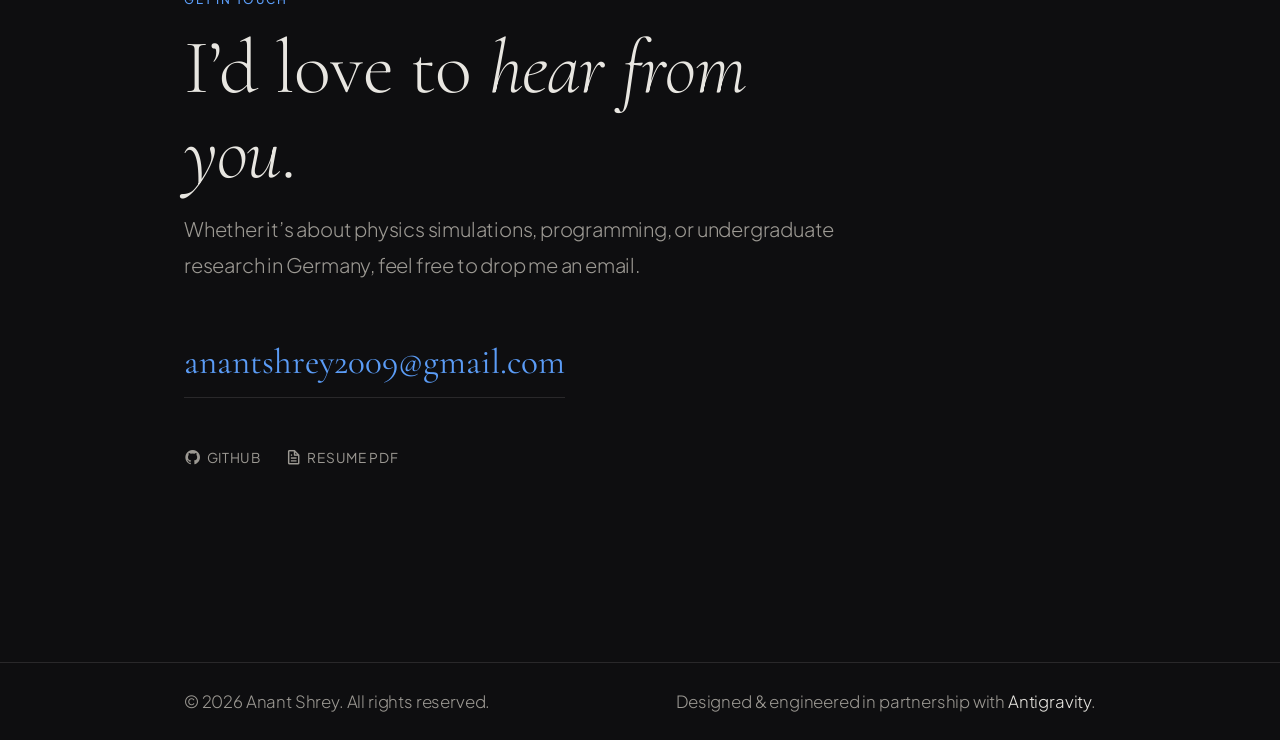
==== commit 4b46ec23: "Project link change" ====
--- a/index.html
+++ b/index.html
@@ -198,7 +198,7 @@
               <div class="project-tech">Python · Matplotlib · Kinematics</div>
               <div class="project-links">
                 <a href="https://github.com/AnantShrey/AeroLaunch" class="project-link" target="_blank" rel="noopener noreferrer"><i class="bx bxl-github"></i> Code</a>
-                <a href="https://colab.research.google.com/drive/1uqO8zvH7T81Gpb6w5tRY26bEYpnUGjR3?usp=sharing" class="project-link" target="_blank" rel="noopener noreferrer"><i class="bx bx-link-external"></i> Demo</a>
+                <a href="https://aerolaunch-anantshrey.streamlit.app/" class="project-link" target="_blank" rel="noopener noreferrer"><i class="bx bx-link-external"></i> Demo</a>
               </div>
             </div>
             <div class="project-underline"></div>
@@ -211,8 +211,8 @@
                   LifeOS - Life and Productivity Dashboard
                 </h3>
                 <p class="project-desc">
-                  An AI generated web-app built with Typescript, Next.js, and
-                  Tailwind CSS. Allows user to see and track their daily
+                  An web-app built with Typescript, Next.js, and
+                  Tailwind CSS using AI assistance. Allows user to see and track their daily
                   activities, habits and tasks along with many other features in
                   a seamless single dashboard interface. Integrates APIs for
                   books and movies/tv sections.
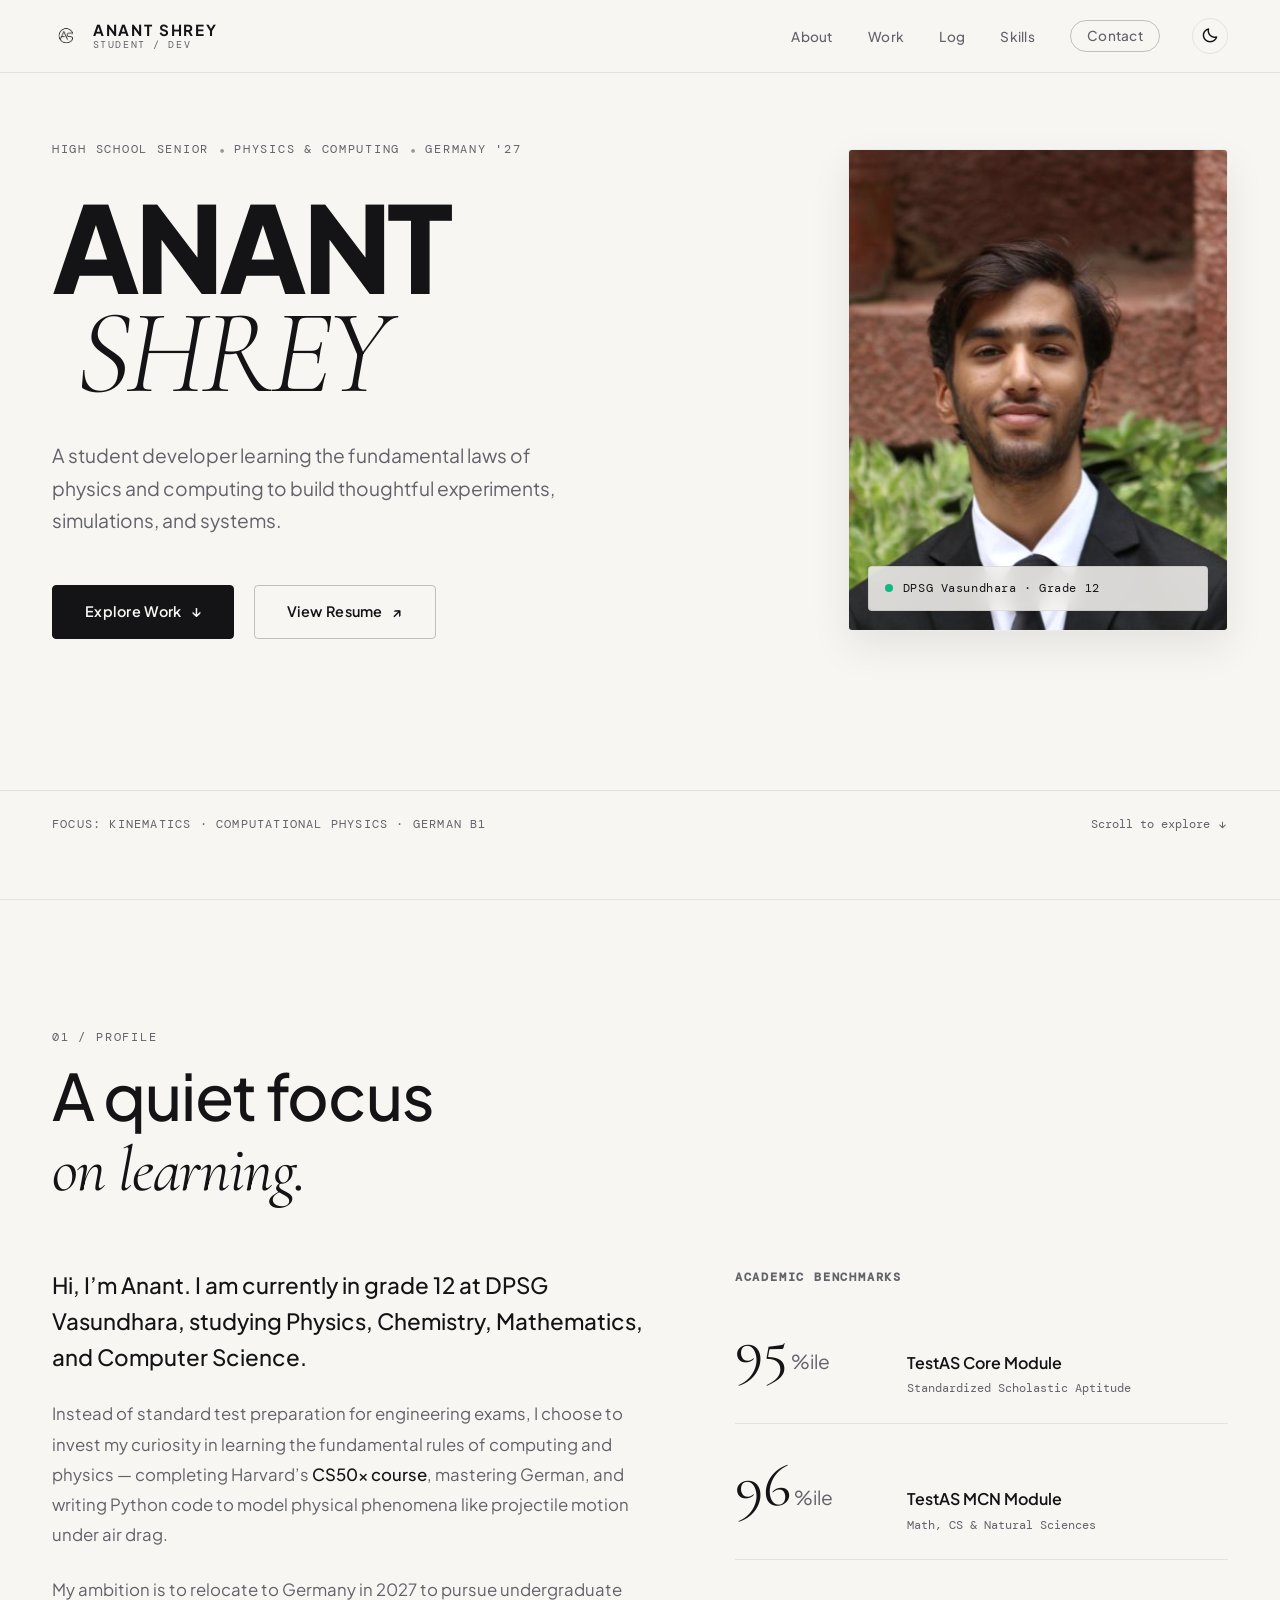
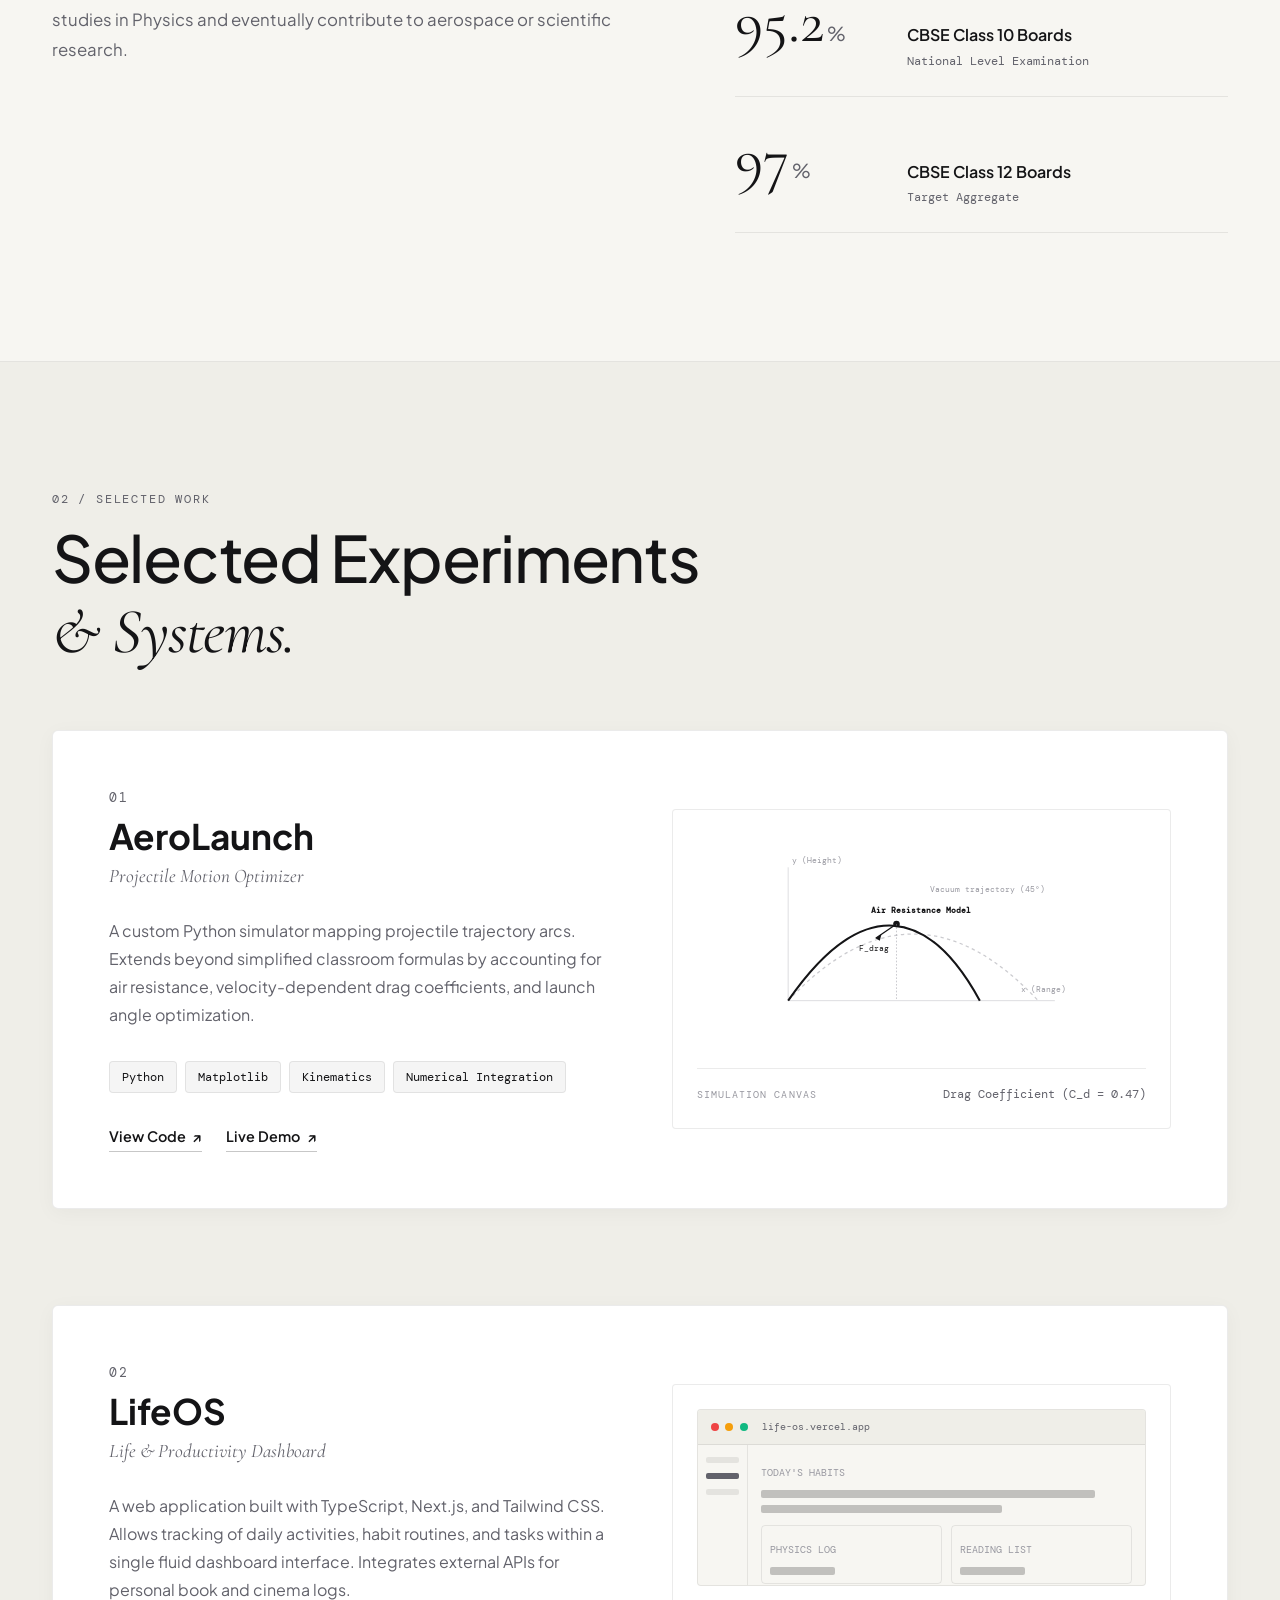
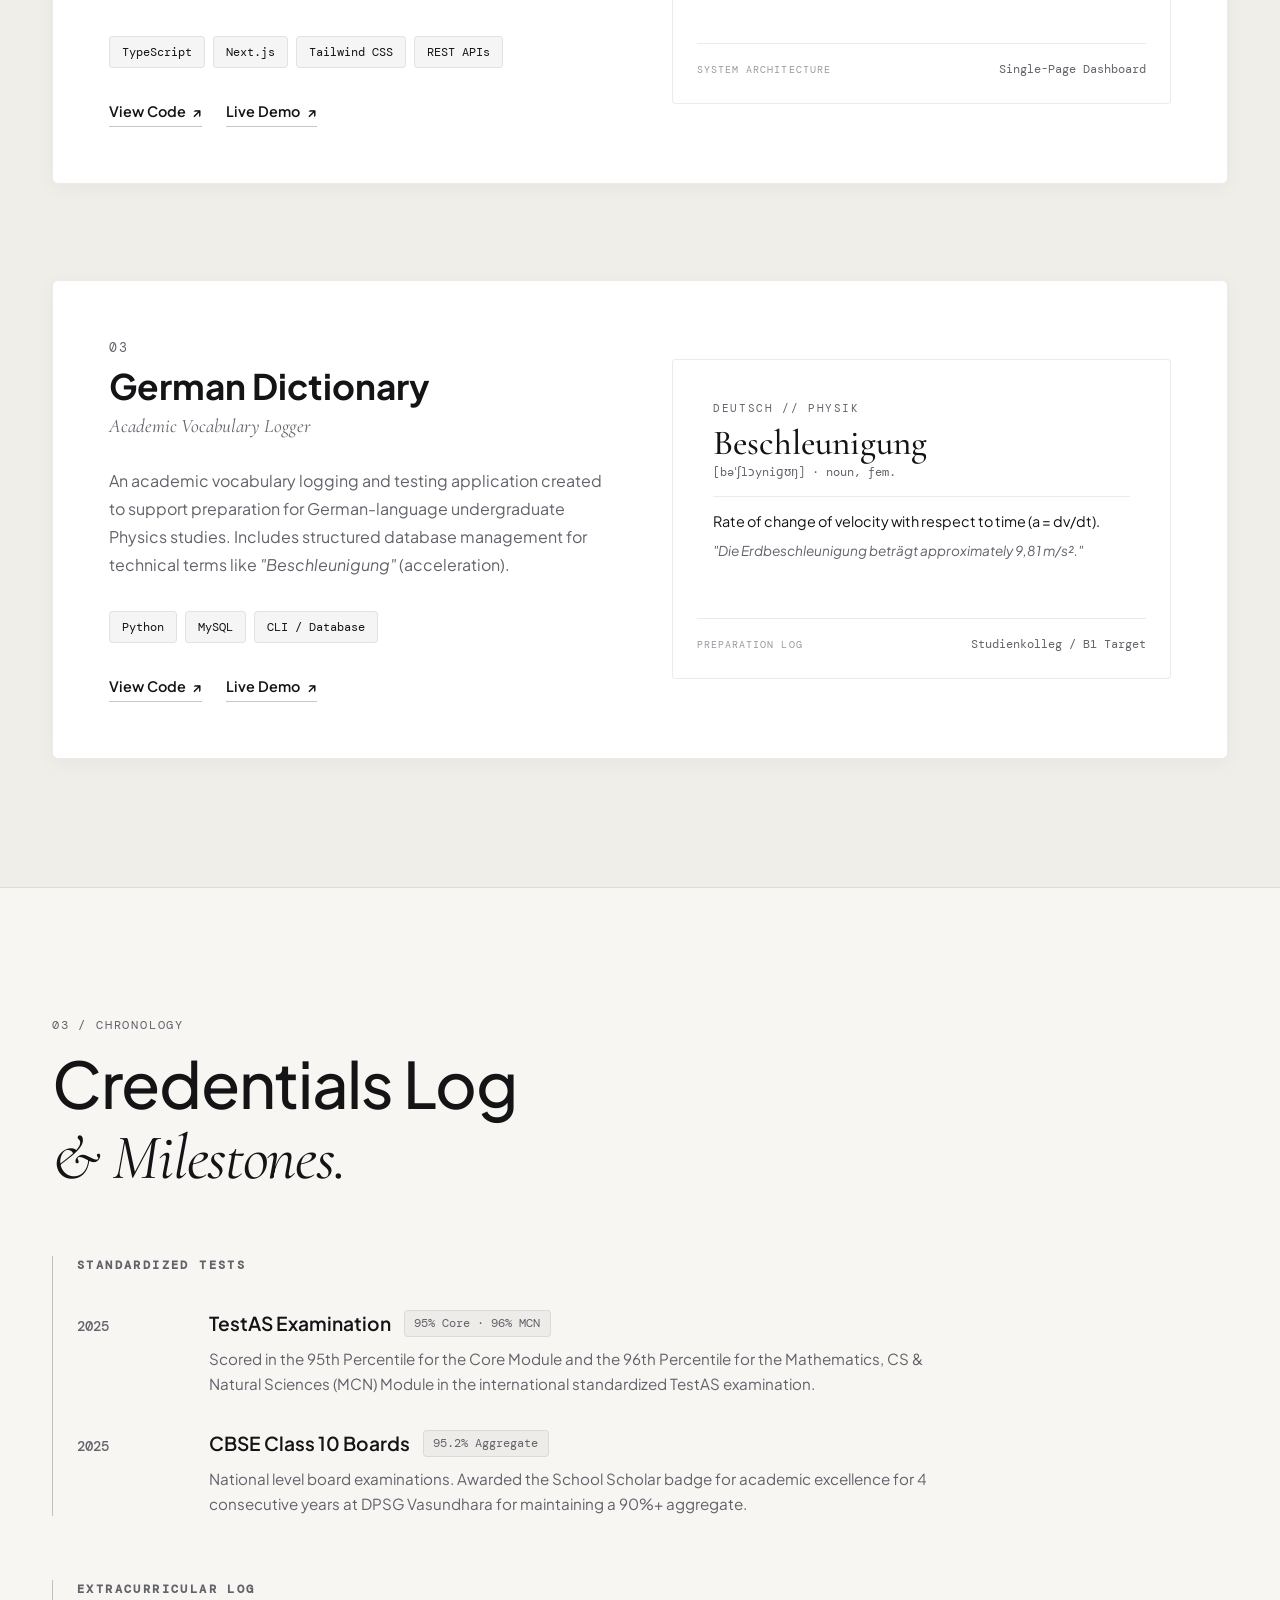
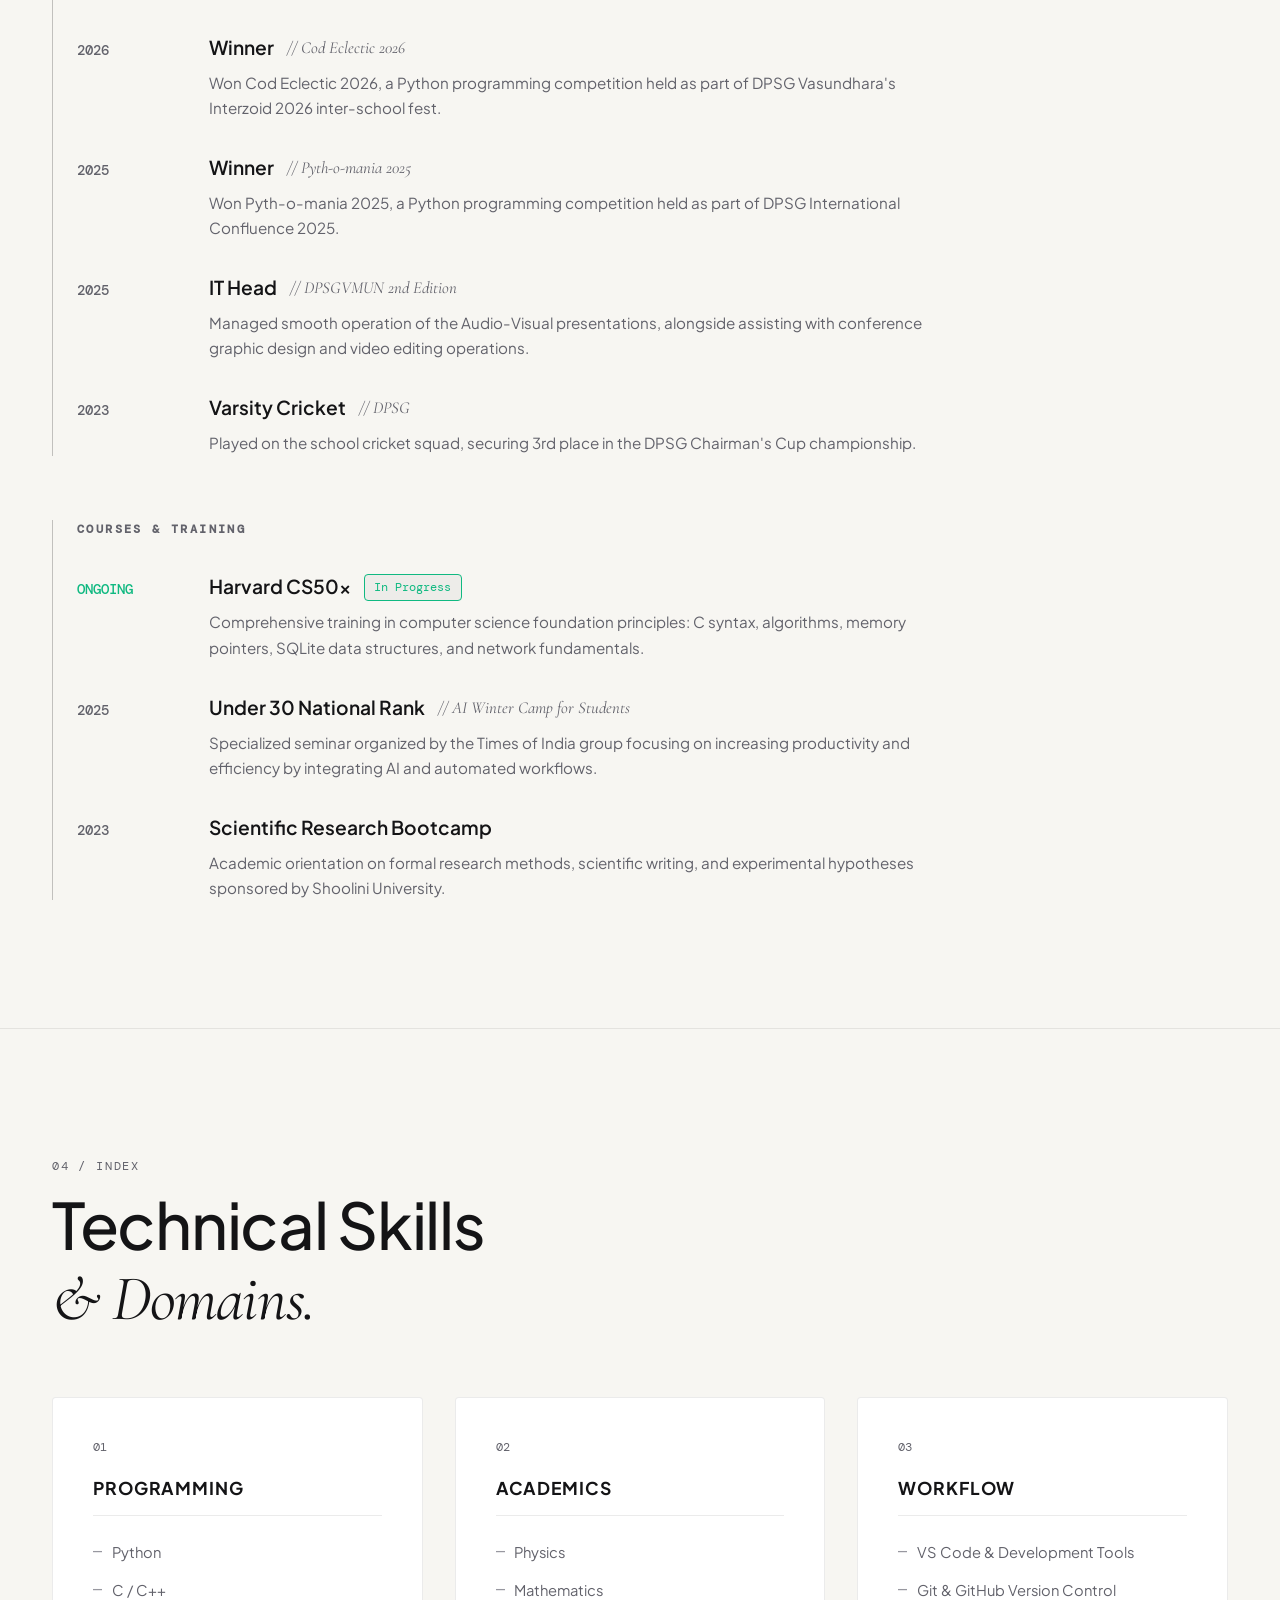
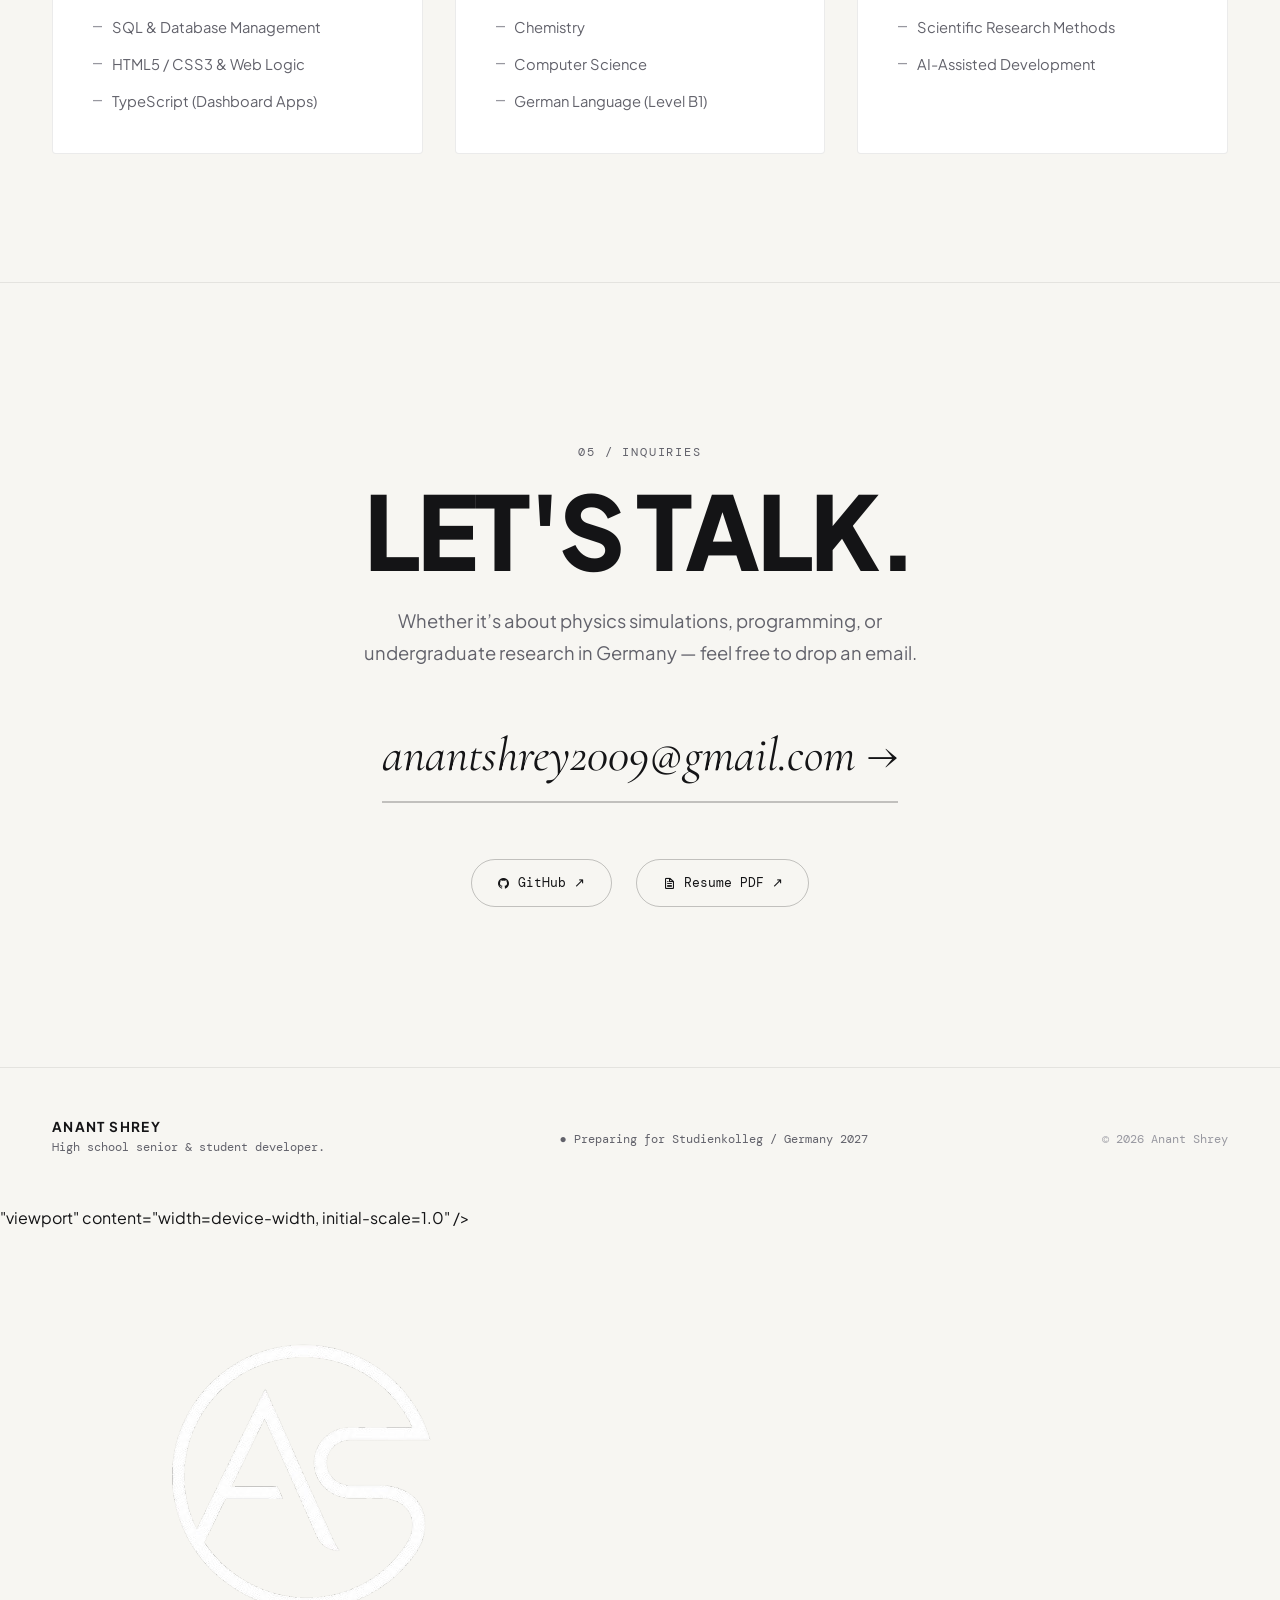
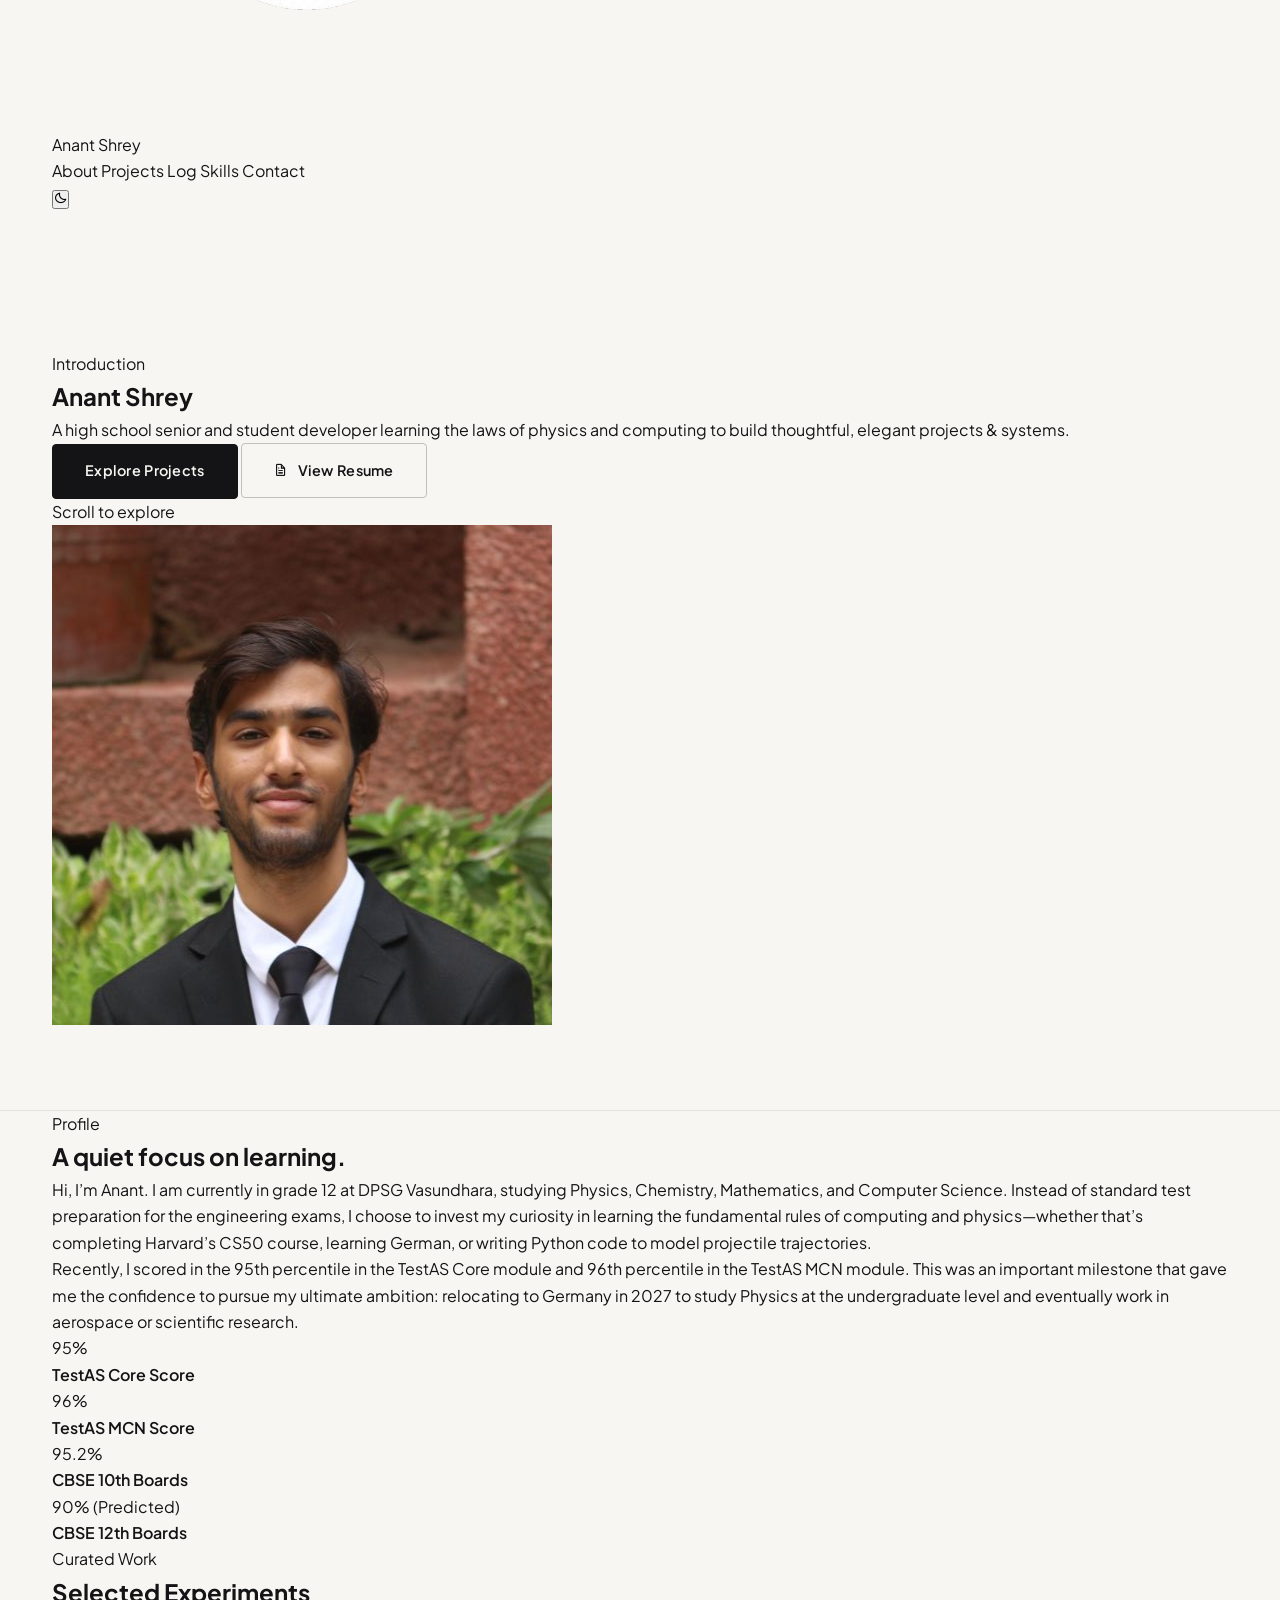
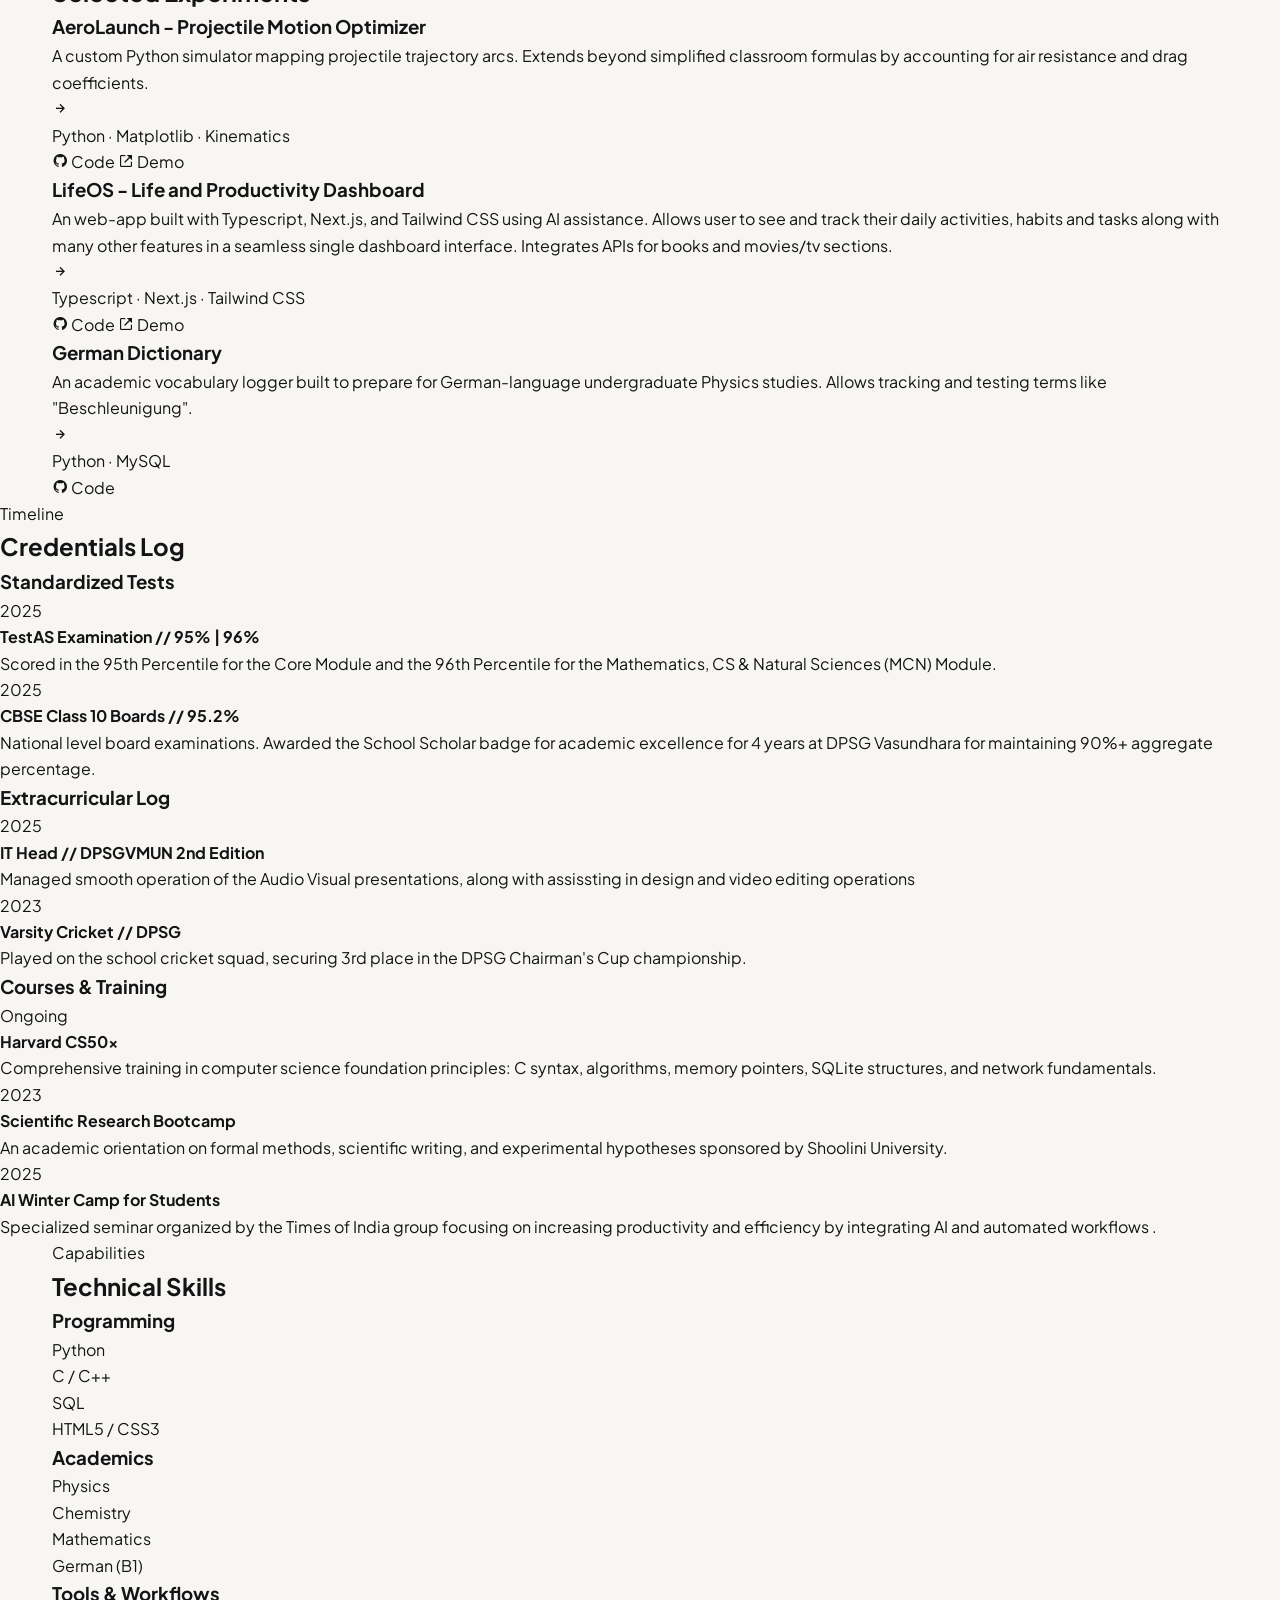
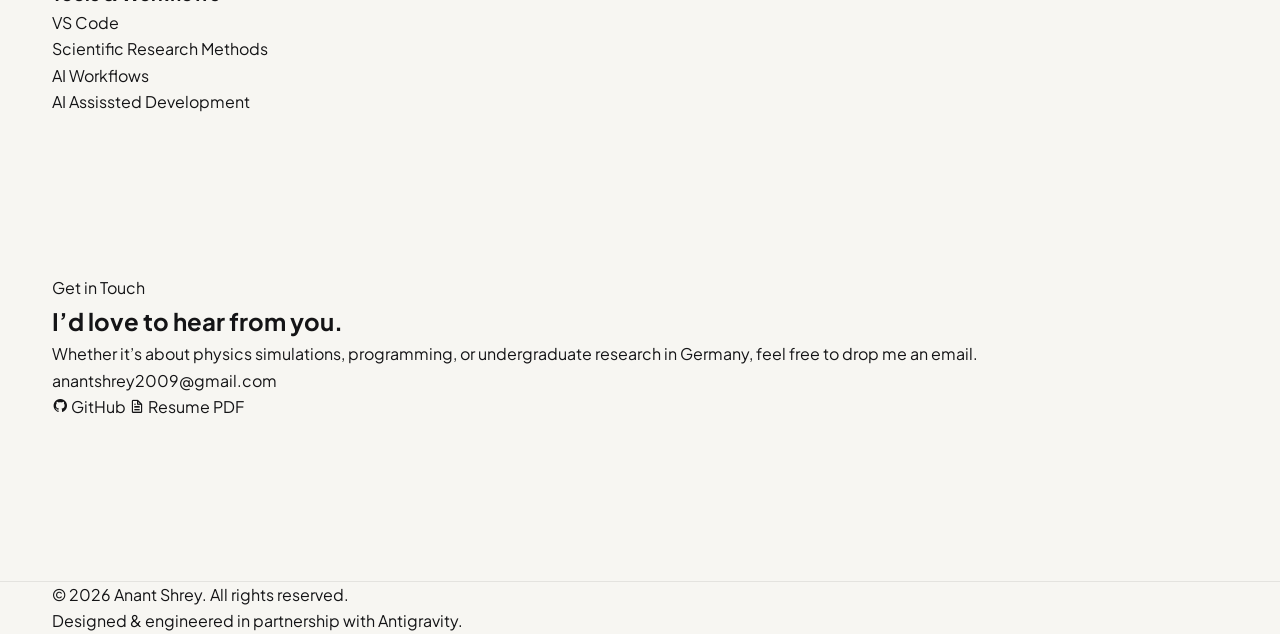
==== commit 7cde7ff4: "Updated Design" ====
--- a/index.html
+++ b/index.html
@@ -2,7 +2,738 @@
 <html lang="en" data-theme="dark">
   <head>
     <meta charset="UTF-8" />
-    <meta name="viewport" content="width=device-width, initial-scale=1.0" />
+    <meta name=<!DOCTYPE html>
+<html lang="en" data-theme="dark">
+
+<head>
+  <meta charset="UTF-8" />
+  <script>
+    (function () {
+      var saved = localStorage.getItem('as-portfolio-theme');
+      var systemDark = window.matchMedia('(prefers-color-scheme: dark)').matches;
+      var theme = saved ? saved : (systemDark ? 'dark' : 'light');
+      document.documentElement.setAttribute('data-theme', theme);
+    })();
+  </script>
+  <meta name="viewport" content="width=device-width, initial-scale=1.0" />
+  <meta name="description"
+    content="Anant Shrey — Student developer exploring the interface of physics, computing, and thoughtful digital systems." />
+  <title>Anant Shrey | Portfolio</title>
+
+  <!-- Open Graph / Social Media Meta Tags -->
+  <meta property="og:title" content="Anant Shrey | Portfolio" />
+  <meta property="og:description"
+    content="Anant Shrey — Student developer exploring the interface of physics, computing, and thoughtful digital systems." />
+  <meta property="og:type" content="website" />
+  <meta property="og:url" content="https://anantshrey.github.io" />
+  <meta property="og:image" content="assets/profile.png" />
+
+  <!-- Twitter Card Meta Tags -->
+  <meta name="twitter:card" content="summary_large_image" />
+  <meta name="twitter:title" content="Anant Shrey | Portfolio" />
+  <meta name="twitter:description"
+    content="Anant Shrey — Student developer exploring the interface of physics, computing, and thoughtful digital systems." />
+  <meta name="twitter:image" content="assets/profile.png" />
+
+  <!-- Structured Data: JSON-LD Person Schema -->
+  <script type="application/ld+json">
+  {
+    "@context": "https://schema.org",
+    "@type": "Person",
+    "name": "Anant Shrey",
+    "url": "https://anantshrey.github.io",
+    "image": "assets/profile.png",
+    "affiliation": {
+      "@type": "EducationalOrganization",
+      "name": "DPSG Vasundhara"
+    },
+    "sameAs": [
+      "https://github.com/AnantShrey"
+    ],
+    "knowsAbout": ["Physics", "Computer Science", "Python", "Kinematics", "German"],
+    "subjectOf": {
+      "@type": "DigitalDocument",
+      "name": "Resume",
+      "url": "assets/resume.pdf"
+    }
+  }
+  </script>
+
+  <!-- Favicon -->
+  <link rel="icon" type="image/x-icon" href="assets/favicon.ico" />
+
+  <!-- Google Fonts: Cormorant Garamond (Serif), Plus Jakarta Sans (Sans), DM Mono (Mono) -->
+  <link rel="preconnect" href="https://fonts.googleapis.com" />
+  <link rel="preconnect" href="https://fonts.gstatic.com" crossorigin />
+  <link
+    href="https://fonts.googleapis.com/css2?family=Cormorant+Garamond:ital,wght@0,300;0,400;0,500;1,300;1,400&family=Plus+Jakarta+Sans:wght@400;500;600;700;800&family=DM+Mono:wght@400;500&display=swap"
+    rel="stylesheet" />
+
+  <!-- Boxicons -->
+  <link href="https://unpkg.com/boxicons@2.1.4/css/boxicons.min.css" rel="stylesheet" />
+
+  <!-- Stylesheet -->
+  <link rel="stylesheet" href="styles.css" />
+</head>
+
+<body>
+
+  <!-- ================= NAVIGATION ================= -->
+  <nav id="navbar" class="nav-bar">
+    <div class="nav-container">
+      <a href="#hero" class="nav-brand">
+        <img src="assets/logo-light.png" alt="Anant Shrey" class="brand-logo brand-logo-dark" width="500" height="500"
+          decoding="async" />
+        <img src="assets/logo-dark.png" alt="Anant Shrey" class="brand-logo brand-logo-light" width="500" height="500"
+          decoding="async" />
+        <div class="brand-text">
+          <span class="brand-name">ANANT SHREY</span>
+          <span class="brand-sub">STUDENT / DEV</span>
+        </div>
+      </a>
+
+      <div class="nav-right">
+        <ul class="nav-menu" id="navMenu">
+          <li><a href="#about" class="nav-item">About</a></li>
+          <li><a href="#projects" class="nav-item">Work</a></li>
+          <li><a href="#credentials" class="nav-item">Log</a></li>
+          <li><a href="#skills" class="nav-item">Skills</a></li>
+          <li><a href="#contact" class="nav-item nav-contact-btn">Contact</a></li>
+        </ul>
+
+        <button id="themeToggle" class="theme-toggle-btn" aria-label="Toggle light and dark mode">
+          <i class="bx bx-sun" id="themeIcon"></i>
+        </button>
+
+        <button id="menuToggle" class="menu-toggle-btn" aria-label="Toggle navigation menu" aria-expanded="false">
+          <span class="hamburger-line"></span>
+          <span class="hamburger-line"></span>
+        </button>
+      </div>
+    </div>
+  </nav>
+
+  <!-- Mobile Fullscreen Navigation Overlay -->
+  <div id="mobileOverlay" class="mobile-overlay" aria-hidden="true">
+    <div class="mobile-menu-inner">
+      <ul class="mobile-nav-list">
+        <li><a href="#about" class="mobile-nav-link"><span class="nav-num">01</span> About</a></li>
+        <li><a href="#projects" class="mobile-nav-link"><span class="nav-num">02</span> Work</a></li>
+        <li><a href="#credentials" class="mobile-nav-link"><span class="nav-num">03</span> Log</a></li>
+        <li><a href="#skills" class="mobile-nav-link"><span class="nav-num">04</span> Skills</a></li>
+        <li><a href="#contact" class="mobile-nav-link"><span class="nav-num">05</span> Contact</a></li>
+      </ul>
+      <div class="mobile-nav-footer">
+        <p class="mono-meta">NEW DELHI, INDIA · 2026</p>
+        <a href="assets/resume.pdf" target="_blank" class="mobile-resume-link">View Resume PDF ↗</a>
+      </div>
+    </div>
+  </div>
+
+  <main>
+    <!-- ================= HERO ================= -->
+    <section id="hero" class="hero-section">
+      <div class="container hero-grid">
+
+        <div class="hero-header-col reveal">
+          <div class="hero-tag-row">
+            <span class="meta-tag">HIGH SCHOOL SENIOR</span>
+            <span class="meta-separator">•</span>
+            <span class="meta-tag">PHYSICS & COMPUTING</span>
+            <span class="meta-separator">•</span>
+            <span class="meta-tag">GERMANY '27</span>
+          </div>
+
+          <h1 class="hero-title">
+            <span class="title-line">ANANT</span>
+            <span class="title-line title-serif-italic">SHREY</span>
+          </h1>
+
+          <p class="hero-narrative">
+            A student developer learning the fundamental laws of physics and computing to build thoughtful experiments,
+            simulations, and systems.
+          </p>
+
+          <div class="hero-action-group">
+            <a href="#projects" class="btn-editorial primary">
+              Explore Work <span class="arrow">↓</span>
+            </a>
+            <a href="assets/resume.pdf" target="_blank" rel="noopener noreferrer" class="btn-editorial secondary">
+              View Resume <span class="arrow">↗</span>
+            </a>
+          </div>
+        </div>
+
+        <div class="hero-image-col reveal">
+          <div class="portrait-wrapper">
+            <img src="assets/profile.png" alt="Anant Shrey portrait" class="portrait-img" />
+            <div class="portrait-badge">
+              <span class="badge-dot"></span>
+              <span class="badge-text">DPSG Vasundhara · Grade 12</span>
+            </div>
+          </div>
+        </div>
+
+      </div>
+
+      <div class="hero-footer-bar">
+        <div class="container bar-inner">
+          <span class="mono-meta">FOCUS: KINEMATICS · COMPUTATIONAL PHYSICS · GERMAN B1</span>
+          <a href="#about" class="scroll-prompt" aria-label="Scroll to About section">
+            Scroll to explore <i class="bx bx-down-arrow-alt"></i>
+          </a>
+        </div>
+      </div>
+    </section>
+
+    <!-- ================= ABOUT ================= -->
+    <section id="about" class="section-padding about-section">
+      <div class="container">
+
+        <div class="section-header">
+          <span class="section-num">01 / PROFILE</span>
+          <h2 class="section-display-heading">A quiet focus<br /><em>on learning.</em></h2>
+        </div>
+
+        <div class="about-grid">
+          <div class="about-narrative-col reveal">
+            <!-- TODO: Confirm exact subject list (Physics, Chemistry, Mathematics, and Computer Science) -->
+            <p class="lead-text">
+              Hi, I’m Anant. I am currently in grade 12 at DPSG Vasundhara, studying Physics, Chemistry, Mathematics,
+              and Computer Science.
+            </p>
+            <p>
+              Instead of standard test preparation for engineering exams, I choose to invest my curiosity in learning
+              the fundamental rules of computing and physics — completing Harvard’s <span>CS50x course</span>, mastering
+              German, and writing Python code to model physical phenomena like projectile motion under air drag.
+            </p>
+            <p>
+              My ambition is to relocate to Germany in 2027 to pursue undergraduate studies in Physics and eventually
+              contribute to aerospace or scientific research.
+            </p>
+          </div>
+
+          <div class="about-stats-col reveal">
+            <h3 class="stats-col-title">ACADEMIC BENCHMARKS</h3>
+
+            <div class="editorial-stats-list">
+              <div class="stat-block">
+                <div class="stat-number">95<span class="stat-unit">%ile</span></div>
+                <div class="stat-details">
+                  <span class="stat-label">TestAS Core Module</span>
+                  <span class="stat-sub">Standardized Scholastic Aptitude</span>
+                </div>
+              </div>
+
+              <div class="stat-block">
+                <div class="stat-number">96<span class="stat-unit">%ile</span></div>
+                <div class="stat-details">
+                  <span class="stat-label">TestAS MCN Module</span>
+                  <span class="stat-sub">Math, CS &amp; Natural Sciences</span>
+                </div>
+              </div>
+
+              <div class="stat-block">
+                <div class="stat-number">95.2<span class="stat-unit">%</span></div>
+                <div class="stat-details">
+                  <span class="stat-label">CBSE Class 10 Boards</span>
+                  <span class="stat-sub">National Level Examination</span>
+                </div>
+              </div>
+
+              <div class="stat-block">
+                <div class="stat-number">97<span class="stat-unit">%</span></div>
+                <div class="stat-details">
+                  <span class="stat-label">CBSE Class 12 Boards</span>
+                  <span class="stat-sub">Target Aggregate</span>
+                </div>
+              </div>
+            </div>
+          </div>
+        </div>
+
+      </div>
+    </section>
+
+    <!-- ================= PROJECTS ================= -->
+    <section id="projects" class="section-padding projects-section">
+      <div class="container">
+
+        <div class="section-header">
+          <span class="section-num">02 / SELECTED WORK</span>
+          <h2 class="section-display-heading">Selected Experiments<br /><em>&amp; Systems.</em></h2>
+        </div>
+
+        <div class="case-studies-list">
+
+          <!-- PROJECT 01 -->
+          <article class="case-study-item reveal">
+            <div class="case-study-grid">
+
+              <div class="case-study-meta">
+                <span class="case-index">01</span>
+                <h3 class="case-title">AeroLaunch</h3>
+                <span class="case-subtitle">Projectile Motion Optimizer</span>
+
+                <p class="case-description">
+                  A custom Python simulator mapping projectile trajectory arcs. Extends beyond simplified classroom
+                  formulas by accounting for air resistance, velocity-dependent drag coefficients, and launch angle
+                  optimization.
+                </p>
+
+                <div class="case-tech-list">
+                  <span class="tech-tag">Python</span>
+                  <span class="tech-tag">Matplotlib</span>
+                  <span class="tech-tag">Kinematics</span>
+                  <span class="tech-tag">Numerical Integration</span>
+                </div>
+
+                <div class="case-links">
+                  <a href="https://github.com/AnantShrey/AeroLaunch" target="_blank" rel="noopener noreferrer"
+                    class="link-editorial">
+                    View Code <span class="arrow">↗</span>
+                  </a>
+                  <a href="https://anantshrey.github.io/AeroLaunch" target="_blank" rel="noopener noreferrer"
+                    class="link-editorial">
+                    Live Demo <span class="arrow">↗</span>
+                  </a>
+                </div>
+              </div>
+
+              <div class="case-study-visual">
+                <div class="visual-card physics-visual">
+                  <svg viewBox="0 0 400 240" class="svg-diagram" aria-hidden="true">
+                    <!-- Coordinate Axes -->
+                    <line x1="40" y1="200" x2="360" y2="200" class="axis-line" />
+                    <line x1="40" y1="200" x2="40" y2="40" class="axis-line" />
+
+                    <!-- Ideal Parabola (No Drag) -->
+                    <path d="M 40 200 Q 190 40 340 200" class="curve-ideal" />
+
+                    <!-- Real Trajectory (With Air Drag) -->
+                    <path d="M 40 200 C 130 70, 210 90, 270 200" class="curve-real" />
+
+                    <!-- Drag Vector Indicators -->
+                    <line x1="170" y1="108" x2="145" y2="125" class="vector-line" />
+                    <polygon points="145,125 152,120 150,128" class="vector-arrow" />
+                    <text x="125" y="140" class="svg-text-small">F_drag</text>
+
+                    <!-- Peak Altitude Markers -->
+                    <circle cx="170" cy="108" r="4" class="point-highlight" />
+                    <line x1="170" y1="108" x2="170" y2="200" class="dash-line" />
+
+                    <!-- Text Labels -->
+                    <text x="45" y="35" class="svg-text">y (Height)</text>
+                    <text x="320" y="190" class="svg-text">x (Range)</text>
+                    <text x="210" y="70" class="svg-label-ideal">Vacuum trajectory (45°)</text>
+                    <text x="140" y="95" class="svg-label-real">Air Resistance Model</text>
+                  </svg>
+
+                  <div class="visual-caption">
+                    <span class="caption-label">SIMULATION CANVAS</span>
+                    <span class="caption-value">Drag Coefficient (C_d = 0.47)</span>
+                  </div>
+                </div>
+              </div>
+
+            </div>
+          </article>
+
+          <!-- PROJECT 02 -->
+          <article class="case-study-item case-study-reverse reveal">
+            <div class="case-study-grid">
+
+              <div class="case-study-meta">
+                <span class="case-index">02</span>
+                <h3 class="case-title">LifeOS</h3>
+                <span class="case-subtitle">Life &amp; Productivity Dashboard</span>
+
+                <p class="case-description">
+                  A web application built with TypeScript, Next.js, and Tailwind CSS. Allows tracking of daily
+                  activities, habit routines, and tasks within a single fluid dashboard interface. Integrates external
+                  APIs for personal book and cinema logs.
+                </p>
+
+                <div class="case-tech-list">
+                  <span class="tech-tag">TypeScript</span>
+                  <span class="tech-tag">Next.js</span>
+                  <span class="tech-tag">Tailwind CSS</span>
+                  <span class="tech-tag">REST APIs</span>
+                </div>
+
+                <div class="case-links">
+                  <a href="https://github.com/AnantShrey/life-os" target="_blank" rel="noopener noreferrer"
+                    class="link-editorial">
+                    View Code <span class="arrow">↗</span>
+                  </a>
+                  <a href="https://life-os-anantshrey.vercel.app" target="_blank" rel="noopener noreferrer"
+                    class="link-editorial">
+                    Live Demo <span class="arrow">↗</span>
+                  </a>
+                </div>
+              </div>
+
+              <div class="case-study-visual">
+                <div class="visual-card ui-visual">
+                  <div class="ui-mockup">
+                    <div class="mockup-header">
+                      <span class="dot red"></span>
+                      <span class="dot yellow"></span>
+                      <span class="dot green"></span>
+                      <span class="mockup-title">life-os.vercel.app</span>
+                    </div>
+                    <div class="mockup-body">
+                      <div class="mockup-sidebar">
+                        <div class="mockup-bar"></div>
+                        <div class="mockup-bar active"></div>
+                        <div class="mockup-bar"></div>
+                      </div>
+                      <div class="mockup-main">
+                        <div class="mockup-widget">
+                          <span class="widget-label">TODAY'S HABITS</span>
+                          <div class="widget-line long"></div>
+                          <div class="widget-line medium"></div>
+                        </div>
+                        <div class="mockup-grid-2">
+                          <div class="mockup-box">
+                            <span class="widget-label">PHYSICS LOG</span>
+                            <div class="widget-line short"></div>
+                          </div>
+                          <div class="mockup-box">
+                            <span class="widget-label">READING LIST</span>
+                            <div class="widget-line short"></div>
+                          </div>
+                        </div>
+                      </div>
+                    </div>
+                  </div>
+
+                  <div class="visual-caption">
+                    <span class="caption-label">SYSTEM ARCHITECTURE</span>
+                    <span class="caption-value">Single-Page Dashboard</span>
+                  </div>
+                </div>
+              </div>
+
+            </div>
+          </article>
+
+          <!-- PROJECT 03 -->
+          <article class="case-study-item reveal">
+            <div class="case-study-grid">
+
+              <div class="case-study-meta">
+                <span class="case-index">03</span>
+                <h3 class="case-title">German Dictionary</h3>
+                <span class="case-subtitle">Academic Vocabulary Logger</span>
+
+                <p class="case-description">
+                  An academic vocabulary logging and testing application created to support preparation for
+                  German-language undergraduate Physics studies. Includes structured database management for technical
+                  terms like <em>"Beschleunigung"</em> (acceleration).
+                </p>
+
+                <div class="case-tech-list">
+                  <span class="tech-tag">Python</span>
+                  <span class="tech-tag">MySQL</span>
+                  <span class="tech-tag">CLI / Database</span>
+                </div>
+
+                <div class="case-links">
+                  <a href="https://github.com/AnantShrey/German-Dictionary" target="_blank" rel="noopener noreferrer"
+                    class="link-editorial">
+                    View Code <span class="arrow">↗</span>
+                  </a>
+                  <a href="https://anantshrey.github.io/german-dictionary" target="_blank" rel="noopener noreferrer"
+                    class="link-editorial">
+                    Live Demo <span class="arrow">↗</span>
+                  </a>
+                </div>
+              </div>
+
+              <div class="case-study-visual">
+                <div class="visual-card dict-visual">
+                  <div class="dict-editorial-card">
+                    <span class="dict-lang">DEUTSCH // PHYSIK</span>
+                    <h4 class="dict-word">Beschleunigung</h4>
+                    <p class="dict-phonetic">[bəˈʃlɔyniɡʊŋ] · noun, fem.</p>
+                    <div class="dict-divider"></div>
+                    <p class="dict-definition">
+                      Rate of change of velocity with respect to time (a = dv/dt).
+                    </p>
+                    <div class="dict-example">
+                      <em>"Die Erdbeschleunigung beträgt approximately 9,81 m/s²."</em>
+                    </div>
+                  </div>
+
+                  <div class="visual-caption">
+                    <span class="caption-label">PREPARATION LOG</span>
+                    <span class="caption-value">Studienkolleg / B1 Target</span>
+                  </div>
+                </div>
+              </div>
+
+            </div>
+          </article>
+
+        </div>
+
+      </div>
+    </section>
+
+    <!-- ================= CREDENTIALS LOG ================= -->
+    <section id="credentials" class="section-padding credentials-section">
+      <div class="container">
+
+        <div class="section-header">
+          <span class="section-num">03 / CHRONOLOGY</span>
+          <h2 class="section-display-heading">Credentials Log<br /><em>&amp; Milestones.</em></h2>
+        </div>
+
+        <div class="log-timeline-container">
+
+          <!-- STANDARDIZED TESTS -->
+          <div class="log-category-block reveal">
+            <h3 class="log-cat-heading">STANDARDIZED TESTS</h3>
+
+            <div class="log-entry">
+              <div class="log-year">2025</div>
+              <div class="log-content">
+                <h4 class="log-title">
+                  TestAS Examination <span class="log-badge">95% Core · 96% MCN</span>
+                </h4>
+                <p class="log-desc">
+                  Scored in the 95th Percentile for the Core Module and the 96th Percentile for the Mathematics, CS
+                  &amp; Natural Sciences (MCN) Module in the international standardized TestAS examination.
+                </p>
+              </div>
+            </div>
+
+            <div class="log-entry">
+              <div class="log-year">2025</div>
+              <div class="log-content">
+                <h4 class="log-title">
+                  CBSE Class 10 Boards <span class="log-badge">95.2% Aggregate</span>
+                </h4>
+                <p class="log-desc">
+                  National level board examinations. Awarded the School Scholar badge for academic excellence for 4
+                  consecutive years at DPSG Vasundhara for maintaining a 90%+ aggregate.
+                </p>
+              </div>
+            </div>
+          </div>
+
+          <!-- EXTRACURRICULAR LOG -->
+          <div class="log-category-block reveal">
+            <h3 class="log-cat-heading">EXTRACURRICULAR LOG</h3>
+
+            <div class="log-entry">
+              <div class="log-year">2026</div>
+              <div class="log-content">
+                <h4 class="log-title">
+                  Winner <span class="log-tag">// Cod Eclectic 2026</span>
+                </h4>
+                <p class="log-desc">
+                  Won Cod Eclectic 2026, a Python programming competition held as part of DPSG Vasundhara's Interzoid
+                  2026 inter-school fest.
+                </p>
+              </div>
+            </div>
+
+            <div class="log-entry">
+              <div class="log-year">2025</div>
+              <div class="log-content">
+                <h4 class="log-title">
+                  Winner <span class="log-tag">// Pyth-o-mania 2025</span>
+                </h4>
+                <p class="log-desc">
+                  Won Pyth-o-mania 2025, a Python programming competition held as part of DPSG International Confluence
+                  2025.
+                </p>
+              </div>
+            </div>
+
+            <div class="log-entry">
+              <div class="log-year">2025</div>
+              <div class="log-content">
+                <h4 class="log-title">
+                  IT Head <span class="log-tag">// DPSGVMUN 2nd Edition</span>
+                </h4>
+                <p class="log-desc">
+                  Managed smooth operation of the Audio-Visual presentations, alongside assisting with conference
+                  graphic design and video editing operations.
+                </p>
+              </div>
+            </div>
+
+            <div class="log-entry">
+              <div class="log-year">2023</div>
+              <div class="log-content">
+                <h4 class="log-title">
+                  Varsity Cricket <span class="log-tag">// DPSG</span>
+                </h4>
+                <p class="log-desc">
+                  Played on the school cricket squad, securing 3rd place in the DPSG Chairman's Cup championship.
+                </p>
+              </div>
+            </div>
+          </div>
+
+          <!-- COURSES & TRAINING -->
+          <div class="log-category-block reveal">
+            <h3 class="log-cat-heading">COURSES &amp; TRAINING</h3>
+
+            <div class="log-entry">
+              <div class="log-year log-ongoing">ONGOING</div>
+              <div class="log-content">
+                <h4 class="log-title">
+                  Harvard CS50x <span class="log-badge active-badge">In Progress</span>
+                </h4>
+                <p class="log-desc">
+                  Comprehensive training in computer science foundation principles: C syntax, algorithms, memory
+                  pointers, SQLite data structures, and network fundamentals.
+                </p>
+              </div>
+            </div>
+
+            <div class="log-entry">
+              <div class="log-year">2025</div>
+              <div class="log-content">
+                <h4 class="log-title">
+                  Under 30 National Rank <span class="log-tag">// AI Winter Camp for Students</span>
+                </h4>
+                <p class="log-desc">
+                  Specialized seminar organized by the Times of India group focusing on increasing productivity and
+                  efficiency by integrating AI and automated workflows.
+                </p>
+              </div>
+            </div>
+
+            <div class="log-entry">
+              <div class="log-year">2023</div>
+              <div class="log-content">
+                <h4 class="log-title">
+                  Scientific Research Bootcamp
+                </h4>
+                <p class="log-desc">
+                  Academic orientation on formal research methods, scientific writing, and experimental hypotheses
+                  sponsored by Shoolini University.
+                </p>
+              </div>
+            </div>
+          </div>
+
+        </div>
+
+      </div>
+    </section>
+
+    <!-- ================= SKILLS ================= -->
+    <section id="skills" class="section-padding skills-section">
+      <div class="container">
+
+        <div class="section-header">
+          <span class="section-num">04 / INDEX</span>
+          <h2 class="section-display-heading">Technical Skills<br /><em>&amp; Domains.</em></h2>
+        </div>
+
+        <div class="skills-index-grid">
+
+          <div class="skill-index-card reveal">
+            <span class="index-code">01</span>
+            <h3 class="index-category">PROGRAMMING</h3>
+            <ul class="index-list">
+              <li><span class="bullet">—</span> Python</li>
+              <li><span class="bullet">—</span> C / C++</li>
+              <li><span class="bullet">—</span> SQL &amp; Database Management</li>
+              <li><span class="bullet">—</span> HTML5 / CSS3 &amp; Web Logic</li>
+              <li><span class="bullet">—</span> TypeScript (Dashboard Apps)</li>
+            </ul>
+          </div>
+
+          <div class="skill-index-card reveal">
+            <span class="index-code">02</span>
+            <h3 class="index-category">ACADEMICS</h3>
+            <ul class="index-list">
+              <li><span class="bullet">—</span> Physics</li>
+              <li><span class="bullet">—</span> Mathematics</li>
+              <!-- TODO: Confirm exact subject list for Chemistry -->
+              <li><span class="bullet">—</span> Chemistry</li>
+              <li><span class="bullet">—</span> Computer Science</li>
+              <li><span class="bullet">—</span> German Language (Level B1)</li>
+            </ul>
+          </div>
+
+          <div class="skill-index-card reveal">
+            <span class="index-code">03</span>
+            <h3 class="index-category">WORKFLOW</h3>
+            <ul class="index-list">
+              <li><span class="bullet">—</span> VS Code &amp; Development Tools</li>
+              <li><span class="bullet">—</span> Git &amp; GitHub Version Control</li>
+              <li><span class="bullet">—</span> Scientific Research Methods</li>
+              <li><span class="bullet">—</span> AI-Assisted Development</li>
+            </ul>
+          </div>
+
+        </div>
+
+      </div>
+    </section>
+
+    <!-- ================= CONTACT ================= -->
+    <section id="contact" class="section-padding contact-section">
+      <div class="container">
+
+        <div class="contact-card reveal">
+          <span class="section-num">05 / INQUIRIES</span>
+          <h2 class="contact-heading">LET'S TALK.</h2>
+
+          <p class="contact-subtext">
+            Whether it’s about physics simulations, programming, or undergraduate research in Germany — feel free to
+            drop an email.
+          </p>
+
+          <a href="mailto:anantshrey2009@gmail.com" class="contact-email-hero">
+            anantshrey2009@gmail.com <span class="email-arrow">→</span>
+          </a>
+
+          <div class="contact-link-row">
+            <a href="https://github.com/AnantShrey" target="_blank" rel="noopener noreferrer" class="contact-pill">
+              <i class="bx bxl-github"></i> GitHub ↗
+            </a>
+            <a href="assets/resume.pdf" target="_blank" rel="noopener noreferrer" class="contact-pill">
+              <i class="bx bx-file"></i> Resume PDF ↗
+            </a>
+          </div>
+        </div>
+
+      </div>
+    </section>
+  </main>
+
+  <!-- ================= FOOTER ================= -->
+  <footer class="site-footer">
+    <div class="container footer-grid">
+      <div class="footer-left">
+        <span class="footer-brand">ANANT SHREY</span>
+        <p class="footer-meta">High school senior &amp; student developer.</p>
+      </div>
+
+      <div class="footer-center">
+        <span class="footer-status">● Preparing for Studienkolleg / Germany 2027</span>
+      </div>
+
+      <div class="footer-right">
+        <span class="footer-copyright">© 2026 Anant Shrey</span>
+      </div>
+    </div>
+  </footer>
+
+  <!-- Javascript Engine -->
+  <script src="script.js"></script>
+</body>
+
+</html>"viewport" content="width=device-width, initial-scale=1.0" />
     <meta
       name="description"
       content="Anant Shrey - Portfolio of a student and developer exploring the interface of physics and programming."
--- a/style.css
+++ b/style.css
@@ -1,65 +1,71 @@
 /* ==========================================================================
-   HUMANIST EDITORIAL DESIGN SYSTEM
+   ANANT SHREY — PREMIUM EDITORIAL PORTFOLIO STYLES
+   Visual Benchmark: Sawad Editorial Design System
    ========================================================================== */
+
+/* ── COLOR SYSTEM & DESIGN TOKENS ── */
 :root {
-  /* Elegant, Humanist Typography */
-  --font-display: 'Cormorant Garamond', Georgia, serif;
-  --font-sans: 'Plus Jakarta Sans', system-ui, -apple-system, sans-serif;
-  --font-mono: 'JetBrains Mono', monospace; /* Used strictly for code snippets only */
-
-  /* Spacing Scale (Spacious and Calm) */
-  --space-unit: 1rem;
-  --space-xs: calc(0.25 * var(--space-unit));
-  --space-sm: calc(0.5 * var(--space-unit));
-  --space-md: var(--space-unit);
-  --space-lg: calc(1.5 * var(--space-unit));
-  --space-xl: calc(3 * var(--space-unit));
-  --space-xxl: calc(6 * var(--space-unit));
-
-  /* Fluid Reading Limits */
-  --max-reading-width: 680px;
-
-  /* Organic Transition Curves */
-  --transition-speed: 350ms;
-  --transition-curve: cubic-bezier(0.25, 1, 0.5, 1);
-  --transition: var(--transition-speed) var(--transition-curve);
-
-  /* Colors: Warm Dark Theme (Default) */
-  --bg: #0e0e10;            /* Warm off-black */
-  --bg-muted: #141417;      /* Warm dark grey */
-  --text: #e8e6e1;          /* Soft off-white */
-  --text-muted: #9c9993;    /* Muted warm grey */
-  --accent: #5b9cf6;        /* Refined warm electric blue */
-  --accent-rgb: 91, 156, 246;
-  --border: rgba(232, 230, 225, 0.12); /* 12% White divider */
-  --border-active: rgba(232, 230, 225, 0.25);
-  --card-bg: #141417;
-  --selection-bg: rgba(91, 156, 246, 0.18);
-  --selection-text: #e8e6e1;
-}
-
+  /* Typography */
+  --font-serif: 'Cormorant Garamond', Georgia, serif;
+  --font-sans: 'Plus Jakarta Sans', -apple-system, BlinkMacSystemFont, sans-serif;
+  --font-mono: 'DM Mono', SFMono-Regular, monospace;
+
+  /* Transitions */
+  --ease-out: cubic-bezier(0.16, 1, 0.3, 1);
+  --transition-fast: 0.2s var(--ease-out);
+  --transition-medium: 0.4s var(--ease-out);
+  --transition-slow: 0.7s var(--ease-out);
+}
+
+/* ── DARK THEME (DEFAULT) ── */
+[data-theme="dark"] {
+  --bg: #0b0b0c;
+  --surface: #121214;
+  --surface-hover: #18181b;
+  --surface-alt: #161619;
+  --card-bg: #111113;
+  --text: #ededf0;
+  --text-muted: #8e8e96;
+  --text-dim: #5c5c64;
+  --border: rgba(255, 255, 255, 0.08);
+  --border-strong: rgba(255, 255, 255, 0.2);
+  --accent: #ffffff;
+  --accent-inverse: #0b0b0c;
+  --tag-bg: rgba(255, 255, 255, 0.05);
+  --nav-bg: rgba(11, 11, 12, 0.85);
+  --shadow-sm: 0 4px 20px rgba(0, 0, 0, 0.3);
+  --shadow-lg: 0 16px 40px rgba(0, 0, 0, 0.5);
+  --svg-stroke: #ededf0;
+  --svg-muted: #5c5c64;
+}
+
+/* ── LIGHT THEME ── */
 [data-theme="light"] {
-  /* Colors: Warm Alabaster/Sand Theme (Toggle) */
-  --bg: #fcfaf6;            /* Alabaster paper */
-  --bg-muted: #f4f0e6;      /* Soft sand paper */
-  --text: #1d1b18;          /* Graphite espresso */
-  --text-muted: #79746a;    /* Warm charcoal grey */
-  --accent: #3b82f6;        /* Vibrant electric blue for accessibility */
-  --accent-rgb: 59, 130, 246;
-  --border: rgba(29, 27, 24, 0.12); /* 12% Dark divider */
-  --border-active: rgba(29, 27, 24, 0.25);
-  --card-bg: #f4f0e6;
-  --selection-bg: rgba(59, 130, 246, 0.12);
-  --selection-text: #1d1b18;
-}
-
-/* ==========================================================================
-   RESET & SYSTEM BASE
-   ========================================================================== */
+  --bg: #f7f6f2;
+  --surface: #ffffff;
+  --surface-hover: #f0eee9;
+  --surface-alt: #efeee8;
+  --card-bg: #ffffff;
+  --text: #141416;
+  --text-muted: #62626b;
+  --text-dim: #9898a0;
+  --border: rgba(0, 0, 0, 0.08);
+  --border-strong: rgba(0, 0, 0, 0.22);
+  --accent: #141416;
+  --accent-inverse: #ffffff;
+  --tag-bg: rgba(0, 0, 0, 0.04);
+  --nav-bg: rgba(247, 246, 242, 0.85);
+  --shadow-sm: 0 4px 20px rgba(0, 0, 0, 0.04);
+  --shadow-lg: 0 16px 40px rgba(0, 0, 0, 0.08);
+  --svg-stroke: #141416;
+  --svg-muted: #9898a0;
+}
+
+/* ── RESET & BASE ── */
 *, *::before, *::after {
-  box-sizing: border-box;
   margin: 0;
   padding: 0;
+  box-sizing: border-box;
 }
 
 html {
@@ -70,973 +76,1288 @@
 }
 
 body {
-  font-family: var(--font-sans);
   background-color: var(--bg);
   color: var(--text);
-  line-height: 1.75;
+  font-family: var(--font-sans);
+  font-weight: 400;
+  line-height: 1.65;
   overflow-x: hidden;
-  position: relative;
-  transition: background-color var(--transition), color var(--transition);
+  transition: background-color var(--transition-medium), color var(--transition-medium);
 }
 
 ::selection {
-  background-color: var(--selection-bg);
-  color: var(--selection-text);
-}
-
-/* Microscopic Soft Background Paper Grain Overlay */
-body::before {
-  content: "";
+  background-color: var(--text);
+  color: var(--bg);
+}
+
+img {
+  max-width: 100%;
+  height: auto;
+  display: block;
+}
+
+a {
+  color: inherit;
+  text-decoration: none;
+  transition: color var(--transition-fast);
+}
+
+ul {
+  list-style: none;
+}
+
+/* ── LAYOUT CONTAINER ── */
+.container {
+  width: 100%;
+  max-width: 1240px;
+  margin: 0 auto;
+  padding: 0 2rem;
+}
+
+.section-padding {
+  padding: 8rem 0;
+}
+
+/* ── SECTION HEADER ── */
+.section-header {
+  margin-bottom: 4rem;
+}
+
+.section-num {
+  font-family: var(--font-mono);
+  font-size: 0.75rem;
+  letter-spacing: 0.15em;
+  color: var(--text-muted);
+  text-transform: uppercase;
+  display: block;
+  margin-bottom: 0.8rem;
+}
+
+.section-display-heading {
+  font-family: var(--font-sans);
+  font-size: clamp(2.5rem, 5vw, 4.2rem);
+  font-weight: 500;
+  line-height: 1.08;
+  letter-spacing: -0.02em;
+  color: var(--text);
+}
+
+.section-display-heading em {
+  font-family: var(--font-serif);
+  font-style: italic;
+  font-weight: 400;
+}
+
+/* ── REVEAL ANIMATIONS ── */
+.reveal {
+  opacity: 0;
+  transform: translateY(32px);
+  transition: opacity var(--transition-slow), transform var(--transition-slow);
+}
+
+.reveal.visible {
+  opacity: 1;
+  transform: translateY(0);
+}
+
+/* ── NAVIGATION ── */
+.nav-bar {
   position: fixed;
   top: 0;
   left: 0;
   right: 0;
-  bottom: 0;
-  width: 100%;
-  height: 100%;
-  opacity: 0.015;
-  pointer-events: none;
-  z-index: 9999;
-  background-image: url("data:image/svg+xml,%3Csvg viewBox='0 0 200 200' xmlns='http://www.w3.org/2000/svg'%3E%3Cfilter id='paperGrain'%3E%3CfeTurbulence type='fractalNoise' baseFrequency='0.85' numOctaves='3' stitchTiles='stitch'/%3E%3C/filter%3E%3Crect width='100%25' height='100%25' filter='url(%23paperGrain)'/%3E%3C/svg%3E");
-}
-
-[data-theme="light"] body::before {
-  opacity: 0.025; /* Slightly sharper definition on light paper */
-}
-
-/* Elegant Minimal Scrollbar */
-::-webkit-scrollbar {
-  width: 6px;
-  height: 6px;
-}
-::-webkit-scrollbar-track {
-  background: var(--bg);
-}
-::-webkit-scrollbar-thumb {
-  background: var(--border);
-}
-::-webkit-scrollbar-thumb:hover {
-  background: var(--border-active);
-}
-
-/* ==========================================================================
-   TYPOGRAPHY
-   ========================================================================== */
-h1, h2, h3, h4, .serif-heading {
-  font-family: var(--font-display);
-  font-weight: 300;
-  line-height: 1.15;
-  color: var(--text);
-  letter-spacing: -0.01em;
-}
-
-p, ul, ol, td, th {
-  font-family: var(--font-sans);
-  font-size: clamp(0.95rem, 1.8vw, 1.05rem);
-  font-weight: 300;
-  letter-spacing: -0.01em;
-}
-
-a {
-  color: inherit;
-  text-decoration: none;
-  transition: color var(--transition), border-color var(--transition);
-}
-
-/* Monospace restricted to raw code snippets only */
-code, pre {
-  font-family: var(--font-mono);
-  font-size: 0.85rem;
-  background-color: var(--bg-muted);
-  padding: 2px 6px;
-  border-radius: 4px;
-}
-
-/* ==========================================================================
-   LAYOUT STRUCTURE
-   ========================================================================== */
-.container {
-  max-width: 960px;
-  margin: 0 auto;
-  padding: 0 var(--space-lg);
-}
-
-.container-reading {
-  max-width: var(--max-reading-width);
-  margin: 0 auto;
-  padding: 0 var(--space-lg);
-}
-
-/* ==========================================================================
-   NAVIGATION HEADER
-   ========================================================================== */
-.header {
-  position: sticky;
-  top: 0;
-  z-index: 100;
-  background-color: rgba(14, 14, 16, 0.7);
+  z-index: 1000;
+  background-color: var(--nav-bg);
   backdrop-filter: blur(12px);
   -webkit-backdrop-filter: blur(12px);
   border-bottom: 1px solid var(--border);
-  transition: background-color var(--transition), border-color var(--transition);
-}
-
-[data-theme="light"] .header {
-  background-color: rgba(252, 250, 246, 0.7);
-}
-
-.header-container {
-  display: flex;
+  transition: background-color var(--transition-medium), border-color var(--transition-medium);
+}
+
+.nav-container {
+  max-width: 1240px;
+  margin: 0 auto;
+  padding: 0 2rem;
+  height: 72px;
+  display: flex;
+  align-items: center;
   justify-content: space-between;
-  align-items: center;
-  height: 80px;
-}
-
-.header-logo {
-  font-family: var(--font-display);
-  font-size: 1.6rem;
-  font-weight: 400;
-  letter-spacing: -0.02em;
-  display: flex;
-  align-items: center;
-}
-
-.nav-logo {
-  display: flex;
-  align-items: center;
-  gap: 10px;
-  text-decoration: none;
-}
-
-.logo-img {
+}
+
+.nav-brand {
+  display: flex;
+  align-items: center;
+  gap: 0.8rem;
+}
+
+.brand-logo {
   height: 28px;
   width: auto;
-  vertical-align: middle;
-  margin: 0;
-  padding: 0;
-  border: none;
-  display: inline-block;
-}
-
-.logo-text {
-  font-size: inherit;       /* match whatever the navbar brand font-size already is */
-  font-weight: inherit;     /* match existing weight */
-  color: inherit;           /* inherits from the navbar so dark/light mode works automatically */
-  white-space: nowrap;
-}
-
-[data-theme="light"] .logo-img {
-  content: url('assets/logo-dark.png');
-}
-
-/* Visually hidden but accessible for screen readers */
-.sr-only {
+  aspect-ratio: 1 / 1;
+  object-fit: contain;
+}
+
+html[data-theme="dark"] .brand-logo-light {
+  display: none;
+}
+
+html[data-theme="light"] .brand-logo-dark {
+  display: none;
+}
+
+.brand-text {
+  display: flex;
+  flex-direction: column;
+}
+
+.brand-name {
+  font-family: var(--font-sans);
+  font-weight: 700;
+  font-size: 0.95rem;
+  letter-spacing: 0.12em;
+  color: var(--text);
+  line-height: 1.1;
+}
+
+.brand-sub {
+  font-family: var(--font-mono);
+  font-size: 0.65rem;
+  letter-spacing: 0.15em;
+  color: var(--text-muted);
+  line-height: 1.1;
+}
+
+.nav-right {
+  display: flex;
+  align-items: center;
+  gap: 2rem;
+}
+
+.nav-menu {
+  display: flex;
+  align-items: center;
+  gap: 2.2rem;
+}
+
+.nav-item {
+  font-family: var(--font-sans);
+  font-size: 0.85rem;
+  font-weight: 500;
+  color: var(--text-muted);
+  letter-spacing: 0.02em;
+  position: relative;
+}
+
+.nav-item:hover,
+.nav-item.active {
+  color: var(--text);
+}
+
+.nav-item::after {
+  content: '';
   position: absolute;
-  width: 1px;
+  bottom: -4px;
+  left: 0;
+  width: 0;
   height: 1px;
-  padding: 0;
-  margin: -1px;
-  overflow: hidden;
-  clip: rect(0, 0, 0, 0);
-  white-space: nowrap;
-  border: 0;
-}
-
-.nav-links {
-  display: flex;
-  gap: var(--space-lg);
-  align-items: center;
-}
-
-.nav-link {
-  font-size: 0.85rem;
-  font-weight: 400;
-  color: var(--text-muted);
-  letter-spacing: 0.05em;
-  text-transform: uppercase;
-}
-
-.nav-link:hover, .nav-link.active {
-  color: var(--text);
-}
-
-.nav-actions {
-  display: flex;
-  align-items: center;
-  gap: var(--space-sm);
-}
-
-/* Controls */
-.theme-btn, .menu-toggle-btn {
+  background-color: var(--text);
+  transition: width var(--transition-fast);
+}
+
+.nav-item:hover::after,
+.nav-item.active::after {
+  width: 100%;
+}
+
+.nav-contact-btn {
+  padding: 0.4rem 1rem;
+  border: 1px solid var(--border-strong);
+  border-radius: 999px;
+  transition: background-color var(--transition-fast), border-color var(--transition-fast);
+}
+
+.nav-contact-btn::after {
+  display: none;
+}
+
+.nav-contact-btn:hover {
+  background-color: var(--text);
+  color: var(--bg);
+}
+
+.theme-toggle-btn {
   background: none;
   border: 1px solid var(--border);
   color: var(--text);
-  width: 40px;
-  height: 40px;
+  width: 36px;
+  height: 36px;
+  border-radius: 50%;
   display: flex;
   align-items: center;
   justify-content: center;
   cursor: pointer;
-  border-radius: 50%;
-  transition: border-color var(--transition), background-color var(--transition);
-}
-
-.theme-btn:hover, .menu-toggle-btn:hover {
-  border-color: var(--border-active);
-  background-color: var(--bg-muted);
+  font-size: 1.1rem;
+  transition: border-color var(--transition-fast), background-color var(--transition-fast);
+}
+
+.theme-toggle-btn:hover {
+  border-color: var(--border-strong);
+  background-color: var(--surface-hover);
 }
 
 .menu-toggle-btn {
   display: none;
-}
-
-/* ==========================================================================
-   SECTIONS GENERAL
-   ========================================================================== */
-section {
-  padding: var(--space-xxl) 0;
+  background: none;
+  border: none;
+  cursor: pointer;
+  padding: 4px;
+  flex-direction: column;
+  gap: 6px;
+}
+
+.hamburger-line {
+  width: 22px;
+  height: 1px;
+  background-color: var(--text);
+  transition: transform var(--transition-fast), opacity var(--transition-fast);
+}
+
+/* Mobile Overlay Menu */
+.mobile-overlay {
+  position: fixed;
+  inset: 0;
+  z-index: 999;
+  background-color: var(--bg);
+  opacity: 0;
+  visibility: hidden;
+  transition: opacity var(--transition-medium), visibility var(--transition-medium);
+  display: flex;
+  align-items: center;
+  justify-content: center;
+}
+
+.mobile-overlay.open {
+  opacity: 1;
+  visibility: visible;
+}
+
+.mobile-menu-inner {
+  text-align: center;
+  padding: 2rem;
+}
+
+.mobile-nav-list {
+  display: flex;
+  flex-direction: column;
+  gap: 2rem;
+  margin-bottom: 4rem;
+}
+
+.mobile-nav-link {
+  font-family: var(--font-sans);
+  font-size: 2.2rem;
+  font-weight: 500;
+  color: var(--text);
+}
+
+.nav-num {
+  font-family: var(--font-mono);
+  font-size: 0.9rem;
+  color: var(--text-muted);
+  margin-right: 0.5rem;
+}
+
+.mobile-nav-footer {
+  display: flex;
+  flex-direction: column;
+  gap: 1rem;
+  align-items: center;
+}
+
+.mono-meta {
+  font-family: var(--font-mono);
+  font-size: 0.75rem;
+  letter-spacing: 0.1em;
+  color: var(--text-muted);
+}
+
+.mobile-resume-link {
+  font-family: var(--font-sans);
+  font-size: 0.9rem;
+  text-decoration: underline;
+}
+
+/* ── HERO SECTION ── */
+.hero-section {
+  min-height: 100vh;
+  padding-top: 140px;
+  padding-bottom: 4rem;
+  display: flex;
+  flex-direction: column;
+  justify-content: space-between;
   position: relative;
-}
-
-.section-label {
-  font-family: var(--font-sans);
-  font-size: 0.75rem;
-  font-weight: 500;
-  color: var(--accent);
-  text-transform: uppercase;
+  border-bottom: 1px solid var(--border);
+}
+
+.hero-grid {
+  display: grid;
+  grid-template-columns: 1.2fr 0.8fr;
+  gap: 4rem;
+  align-items: center;
+}
+
+.hero-tag-row {
+  display: flex;
+  align-items: center;
+  gap: 0.6rem;
+  flex-wrap: wrap;
+  margin-bottom: 2rem;
+}
+
+.meta-tag {
+  font-family: var(--font-mono);
+  font-size: 0.72rem;
   letter-spacing: 0.15em;
-  margin-bottom: var(--space-md);
-  display: block;
-}
-
-.section-title {
-  font-size: clamp(2.2rem, 5vw, 3.4rem);
-  margin-bottom: var(--space-lg);
-  line-height: 1.2;
-}
-
-/* ==========================================================================
-   01 HERO SECTION (ELEGANT SERIF DISPLAY)
-   ========================================================================== */
-.hero-section {
-  min-height: calc(100vh - 80px);
+  color: var(--text-muted);
+}
+
+.meta-separator {
+  color: var(--text-dim);
+  font-size: 0.72rem;
+}
+
+.hero-title {
   display: flex;
   flex-direction: column;
-  justify-content: center;
-  padding: var(--space-xl) 0 var(--space-md) 0;
-}
-
-.hero-container-grid {
-  display: grid;
-  grid-template-columns: 1fr;
-  gap: var(--space-xl);
-  align-items: center;
-  width: 100%;
-}
-
-.hero-text-col {
-  display: flex;
-  flex-direction: column;
-  justify-content: center;
-}
-
-.hero-name {
-  font-size: clamp(3.2rem, 10vw, 6.8rem);
-  letter-spacing: -0.03em;
-  line-height: 1.0;
-  margin-bottom: var(--space-md);
-}
-
-.hero-one-liner {
-  font-family: var(--font-display);
-  font-size: clamp(1.4rem, 4vw, 2.2rem);
-  color: var(--text-muted);
-  line-height: 1.4;
-  margin-bottom: var(--space-xl);
+  margin-bottom: 2rem;
+}
+
+.title-line {
+  font-family: var(--font-sans);
+  font-size: clamp(4rem, 10vw, 7.5rem);
+  font-weight: 800;
+  line-height: 0.9;
+  letter-spacing: -0.04em;
+  color: var(--text);
+}
+
+.title-serif-italic {
+  font-family: var(--font-serif);
+  font-style: italic;
   font-weight: 300;
-  max-width: 720px;
-}
-
-.hero-one-liner span {
-  color: var(--text);
-  font-style: italic;
-}
-
-.hero-cta-group {
-  display: flex;
-  gap: var(--space-md);
-}
-
-/* ==========================================================================
-   HERO PHOTO SIDE & EDGE TRANSITION
-   ========================================================================== */
-.hero-photo-col {
-  order: -1; /* Centered above name on mobile by default */
-  display: flex;
-  justify-content: center;
-  width: 100%;
-  margin-bottom: var(--space-lg);
-}
-
-.hero-photo-wrapper {
-  position: relative;
-  width: 100%;
-  max-width: 220px; /* Mobile width constraint */
-  aspect-ratio: 340 / 420;
-  opacity: 0;
-  transform: translateX(-12px);
-  animation: photo-entrance 700ms cubic-bezier(0.25, 1, 0.5, 1) forwards;
-  animation-delay: 200ms;
-}
-
-.hero-photo {
-  width: 100%;
-  height: 100%;
-  object-fit: cover;
-  border-radius: 30% 70% 60% 40% / 40% 50% 60% 50%; /* Editorial squircle */
-  filter: grayscale(20%) contrast(1.05); /* Cozy desaturated tone */
-  
-  /* Radial edge fade dissolving into deep background */
-  mask-image: radial-gradient(ellipse 85% 90% at 55% 45%, black 40%, transparent 100%);
-  -webkit-mask-image: radial-gradient(ellipse 85% 90% at 55% 45%, black 40%, transparent 100%);
-}
-
-/* Thin refined blue accent halo shadow matching squircle shape */
-.hero-photo-wrapper::after {
-  content: "";
-  position: absolute;
-  top: 0;
-  left: 0;
-  right: 0;
-  bottom: 0;
-  border-radius: 30% 70% 60% 40% / 40% 50% 60% 50%;
-  box-shadow: 0 0 0 1px rgba(79, 142, 247, 0.3),
-              0 0 30px rgba(79, 142, 247, 0.08);
-  pointer-events: none;
-  z-index: 2;
-  mask-image: radial-gradient(ellipse 85% 90% at 55% 45%, black 40%, transparent 100%);
-  -webkit-mask-image: radial-gradient(ellipse 85% 90% at 55% 45%, black 40%, transparent 100%);
-}
-
-@keyframes photo-entrance {
-  to {
-    opacity: 1;
-    transform: translateX(0);
-  }
-}
-
-@keyframes photo-entrance-simple {
-  to {
-    opacity: 1;
-  }
-}
-
-@media (prefers-reduced-motion: reduce) {
-  .hero-photo-wrapper {
-    transform: none !important;
-    animation: photo-entrance-simple 700ms ease-out forwards;
-    animation-delay: 200ms;
-  }
-}
-
-@media (min-width: 768px) {
-  .hero-container-grid {
-    grid-template-columns: 55fr 45fr;
-    gap: var(--space-xxl);
-  }
-
-  .hero-photo-col {
-    order: 1; /* Shifts photo to the right on desktop */
-    justify-content: flex-end;
-    margin-bottom: 0;
-  }
-
-  .hero-photo-wrapper {
-    max-width: 340px; /* Desktop width portrait */
-    height: 420px;
-  }
+  margin-left: 1.5rem;
+}
+
+.hero-narrative {
+  font-size: 1.2rem;
+  line-height: 1.7;
+  color: var(--text-muted);
+  max-width: 540px;
+  margin-bottom: 3rem;
+  font-weight: 400;
+}
+
+.hero-action-group {
+  display: flex;
+  gap: 1.2rem;
+  flex-wrap: wrap;
 }
 
 .btn-editorial {
-  font-family: var(--font-sans);
-  font-size: 0.85rem;
-  letter-spacing: 0.05em;
-  text-transform: uppercase;
-  padding: 12px 28px;
-  border-radius: 99px;
-  border: 1px solid var(--border);
-  background: none;
-  cursor: pointer;
   display: inline-flex;
   align-items: center;
-  gap: var(--space-xs);
-  transition: all var(--transition);
+  gap: 0.6rem;
+  padding: 0.9rem 2rem;
+  font-family: var(--font-sans);
+  font-size: 0.9rem;
+  font-weight: 600;
+  letter-spacing: 0.02em;
+  border-radius: 4px;
+  transition: all var(--transition-fast);
 }
 
 .btn-editorial.primary {
   background-color: var(--text);
   color: var(--bg);
+  border: 1px solid var(--text);
+}
+
+.btn-editorial.primary:hover {
+  opacity: 0.9;
+  transform: translateY(-2px);
+}
+
+.btn-editorial.secondary {
+  background-color: transparent;
+  color: var(--text);
+  border: 1px solid var(--border-strong);
+}
+
+.btn-editorial.secondary:hover {
+  background-color: var(--surface-hover);
+  transform: translateY(-2px);
+}
+
+.arrow {
+  display: inline-block;
+  transition: transform var(--transition-fast);
+}
+
+.btn-editorial:hover .arrow {
+  transform: translateX(4px);
+}
+
+/* Portrait Image Column */
+.hero-image-col {
+  display: flex;
+  justify-content: flex-end;
+}
+
+.portrait-wrapper {
+  position: relative;
+  width: 100%;
+  max-width: 380px;
+  border-radius: 4px;
+  overflow: hidden;
+  border: 1px solid var(--border);
+  box-shadow: var(--shadow-lg);
+  background-color: var(--surface);
+}
+
+.portrait-img {
+  width: 100%;
+  height: 480px;
+  aspect-ratio: 1 / 1;
+  object-fit: cover;
+  filter: grayscale(15%) contrast(105%);
+  transition: transform var(--transition-slow), filter var(--transition-slow);
+}
+
+.portrait-wrapper:hover .portrait-img {
+  transform: scale(1.03);
+  filter: grayscale(0%) contrast(100%);
+}
+
+.portrait-badge {
+  position: absolute;
+  bottom: 1.2rem;
+  left: 1.2rem;
+  right: 1.2rem;
+  padding: 0.75rem 1rem;
+  background: var(--nav-bg);
+  backdrop-filter: blur(10px);
+  -webkit-backdrop-filter: blur(10px);
+  border: 1px solid var(--border);
+  border-radius: 4px;
+  display: flex;
+  align-items: center;
+  gap: 0.6rem;
+}
+
+.badge-dot {
+  width: 8px;
+  height: 8px;
+  background-color: #10b981;
+  border-radius: 50%;
+}
+
+.badge-text {
+  font-family: var(--font-mono);
+  font-size: 0.72rem;
+  color: var(--text);
+  letter-spacing: 0.05em;
+}
+
+/* Hero Footer Bar */
+.hero-footer-bar {
+  margin-top: 4rem;
+  padding-top: 1.5rem;
+  border-top: 1px solid var(--border);
+}
+
+.bar-inner {
+  display: flex;
+  justify-content: space-between;
+  align-items: center;
+  flex-wrap: wrap;
+  gap: 1rem;
+}
+
+.scroll-prompt {
+  font-family: var(--font-mono);
+  font-size: 0.75rem;
+  color: var(--text-muted);
+  display: flex;
+  align-items: center;
+  gap: 0.4rem;
+  transition: color var(--transition-fast);
+}
+
+.scroll-prompt:hover {
+  color: var(--text);
+}
+
+/* ── ABOUT SECTION ── */
+.about-section {
+  border-bottom: 1px solid var(--border);
+}
+
+.about-grid {
+  display: grid;
+  grid-template-columns: 1.1fr 0.9fr;
+  gap: 5rem;
+  align-items: start;
+}
+
+.about-narrative-col .lead-text {
+  font-size: 1.4rem;
+  font-weight: 500;
+  line-height: 1.6;
+  color: var(--text);
+  margin-bottom: 1.5rem;
+}
+
+.about-narrative-col p {
+  font-size: 1.05rem;
+  color: var(--text-muted);
+  line-height: 1.8;
+  margin-bottom: 1.5rem;
+}
+
+.about-narrative-col span {
+  color: var(--text);
+  font-weight: 500;
+}
+
+/* Academic Benchmark Stats */
+.stats-col-title {
+  font-family: var(--font-mono);
+  font-size: 0.75rem;
+  letter-spacing: 0.15em;
+  color: var(--text-muted);
+  margin-bottom: 2rem;
+}
+
+.editorial-stats-list {
+  display: flex;
+  flex-direction: column;
+  gap: 2rem;
+}
+
+.stat-block {
+  display: flex;
+  align-items: baseline;
+  gap: 2rem;
+  padding-bottom: 1.5rem;
+  border-bottom: 1px solid var(--border);
+}
+
+.stat-number {
+  font-family: var(--font-serif);
+  font-size: 3.8rem;
+  font-weight: 400;
+  line-height: 1;
+  color: var(--text);
+  min-width: 140px;
+}
+
+.stat-unit {
+  font-family: var(--font-sans);
+  font-size: 1.2rem;
+  font-weight: 400;
+  color: var(--text-muted);
+  margin-left: 0.2rem;
+}
+
+.stat-details {
+  display: flex;
+  flex-direction: column;
+}
+
+.stat-label {
+  font-family: var(--font-sans);
+  font-size: 1rem;
+  font-weight: 600;
+  color: var(--text);
+}
+
+.stat-sub {
+  font-family: var(--font-mono);
+  font-size: 0.75rem;
+  color: var(--text-muted);
+  margin-top: 0.2rem;
+}
+
+/* ── PROJECTS SECTION ── */
+.projects-section {
+  border-bottom: 1px solid var(--border);
+  background-color: var(--surface-alt);
+}
+
+.case-studies-list {
+  display: flex;
+  flex-direction: column;
+  gap: 6rem;
+}
+
+.case-study-item {
+  padding: 3.5rem;
+  background-color: var(--card-bg);
+  border: 1px solid var(--border);
+  border-radius: 6px;
+  box-shadow: var(--shadow-sm);
+  transition: border-color var(--transition-fast), box-shadow var(--transition-fast);
+}
+
+.case-study-item:hover {
+  border-color: var(--border-strong);
+  box-shadow: var(--shadow-lg);
+}
+
+.case-study-grid {
+  display: grid;
+  grid-template-columns: 1fr 1fr;
+  gap: 4rem;
+  align-items: center;
+}
+
+.case-study-reverse .case-study-grid {
+  grid-template-columns: 1fr 1fr;
+}
+
+.case-index {
+  font-family: var(--font-mono);
+  font-size: 0.8rem;
+  letter-spacing: 0.15em;
+  color: var(--text-muted);
+  display: block;
+  margin-bottom: 0.5rem;
+}
+
+.case-title {
+  font-family: var(--font-sans);
+  font-size: 2.2rem;
+  font-weight: 700;
+  color: var(--text);
+  line-height: 1.15;
+  margin-bottom: 0.3rem;
+}
+
+.case-subtitle {
+  font-family: var(--font-serif);
+  font-style: italic;
+  font-size: 1.2rem;
+  color: var(--text-muted);
+  display: block;
+  margin-bottom: 1.5rem;
+}
+
+.case-description {
+  font-size: 1rem;
+  color: var(--text-muted);
+  line-height: 1.75;
+  margin-bottom: 2rem;
+}
+
+.case-tech-list {
+  display: flex;
+  flex-wrap: wrap;
+  gap: 0.5rem;
+  margin-bottom: 2rem;
+}
+
+.tech-tag {
+  font-family: var(--font-mono);
+  font-size: 0.72rem;
+  padding: 0.35rem 0.75rem;
+  background-color: var(--tag-bg);
+  border: 1px solid var(--border);
+  border-radius: 4px;
+  color: var(--text);
+}
+
+.case-links {
+  display: flex;
+  gap: 1.5rem;
+}
+
+.link-editorial {
+  font-family: var(--font-sans);
+  font-size: 0.9rem;
+  font-weight: 600;
+  color: var(--text);
+  display: inline-flex;
+  align-items: center;
+  gap: 0.4rem;
+  border-bottom: 1px solid var(--border-strong);
+  padding-bottom: 2px;
+}
+
+.link-editorial:hover {
   border-color: var(--text);
 }
 
-.btn-editorial.primary:hover {
-  background-color: var(--accent);
-  border-color: var(--accent);
-  color: var(--bg);
-}
-
-.btn-editorial.secondary {
-  color: var(--text);
-}
-
-.btn-editorial.secondary:hover {
-  border-color: var(--accent);
-  color: var(--accent);
-}
-
-/* Elegant Scroll Indicator */
-.scroll-indicator {
+/* Visual Cards */
+.visual-card {
+  width: 100%;
+  height: 320px;
+  background-color: var(--surface);
+  border: 1px solid var(--border);
+  border-radius: 4px;
+  padding: 1.5rem;
   display: flex;
   flex-direction: column;
-  align-items: center;
-  gap: var(--space-sm);
-  margin-top: var(--space-xl);
-  font-size: 0.7rem;
-  letter-spacing: 0.1em;
-  text-transform: uppercase;
-  color: var(--text-muted);
-  padding-top: var(--space-lg);
-}
-
-@media (min-width: 768px) {
-  .scroll-indicator {
-    align-items: flex-start;
-  }
-}
-
-.scroll-line {
-  width: 1px;
-  height: 45px;
-  background-color: var(--border);
+  justify-content: space-between;
   position: relative;
   overflow: hidden;
 }
 
-.scroll-line::after {
-  content: "";
-  position: absolute;
-  top: 0;
-  left: 0;
+.visual-caption {
+  display: flex;
+  justify-content: space-between;
+  align-items: center;
+  padding-top: 1rem;
+  border-top: 1px solid var(--border);
+  z-index: 2;
+}
+
+.caption-label {
+  font-family: var(--font-mono);
+  font-size: 0.65rem;
+  color: var(--text-dim);
+  letter-spacing: 0.1em;
+}
+
+.caption-value {
+  font-family: var(--font-mono);
+  font-size: 0.72rem;
+  color: var(--text-muted);
+}
+
+/* SVG Physics Visual */
+.physics-visual {
+  background-color: var(--surface);
+}
+
+.svg-diagram {
   width: 100%;
-  height: 15px;
-  background-color: var(--accent);
-  animation: scroll-pulse 2.2s infinite ease-in-out;
-}
-
-@keyframes scroll-pulse {
-  0% { transform: translateY(-100%); }
-  75% { transform: translateY(300%); }
-  100% { transform: translateY(300%); }
+  height: 200px;
+}
+
+.axis-line { stroke: var(--svg-muted); stroke-width: 1; opacity: 0.4; }
+.curve-ideal { fill: none; stroke: var(--svg-muted); stroke-width: 1.5; stroke-dasharray: 4,4; opacity: 0.5; }
+.curve-real { fill: none; stroke: var(--svg-stroke); stroke-width: 2.5; }
+.vector-line { stroke: var(--svg-stroke); stroke-width: 1.5; }
+.vector-arrow { fill: var(--svg-stroke); }
+.point-highlight { fill: var(--text); }
+.dash-line { stroke: var(--svg-muted); stroke-width: 1; stroke-dasharray: 2,2; opacity: 0.6; }
+.svg-text { font-family: var(--font-mono); font-size: 10px; fill: var(--svg-muted); }
+.svg-text-small { font-family: var(--font-mono); font-size: 9px; fill: var(--svg-stroke); }
+.svg-label-ideal { font-family: var(--font-mono); font-size: 9px; fill: var(--svg-muted); }
+.svg-label-real { font-family: var(--font-mono); font-size: 10px; fill: var(--svg-stroke); font-weight: bold; }
+
+/* UI Mockup Visual */
+.ui-visual {
+  background-color: var(--surface);
+  justify-content: space-between;
+}
+
+.ui-mockup {
+  border: 1px solid var(--border);
+  border-radius: 4px;
+  overflow: hidden;
+  background-color: var(--bg);
+}
+
+.mockup-header {
+  padding: 0.5rem 0.8rem;
+  background-color: var(--surface-alt);
+  border-bottom: 1px solid var(--border);
+  display: flex;
+  align-items: center;
+  gap: 0.4rem;
+}
+
+.dot { width: 8px; height: 8px; border-radius: 50%; }
+.dot.red { background-color: #ef4444; }
+.dot.yellow { background-color: #f59e0b; }
+.dot.green { background-color: #10b981; }
+
+.mockup-title {
+  font-family: var(--font-mono);
+  font-size: 0.65rem;
+  color: var(--text-muted);
+  margin-left: 0.5rem;
+}
+
+.mockup-body {
+  display: flex;
+  height: 140px;
+}
+
+.mockup-sidebar {
+  width: 50px;
+  border-right: 1px solid var(--border);
+  padding: 0.8rem 0.5rem;
+  display: flex;
+  flex-direction: column;
+  gap: 0.6rem;
+}
+
+.mockup-bar {
+  height: 6px;
+  background-color: var(--border);
+  border-radius: 2px;
+}
+
+.mockup-bar.active {
+  background-color: var(--text-muted);
+}
+
+.mockup-main {
+  flex: 1;
+  padding: 0.8rem;
+  display: flex;
+  flex-direction: column;
+  gap: 0.8rem;
+}
+
+.widget-label {
+  font-family: var(--font-mono);
+  font-size: 0.6rem;
+  color: var(--text-dim);
+}
+
+.widget-line {
+  height: 8px;
+  background-color: var(--border-strong);
+  border-radius: 2px;
+  margin-top: 0.4rem;
+}
+
+.widget-line.long { width: 90%; }
+.widget-line.medium { width: 65%; }
+.widget-line.short { width: 40%; }
+
+.mockup-grid-2 {
+  display: grid;
+  grid-template-columns: 1fr 1fr;
+  gap: 0.6rem;
+}
+
+.mockup-box {
+  padding: 0.5rem;
+  border: 1px solid var(--border);
+  border-radius: 4px;
+}
+
+/* Dictionary Typographic Visual */
+.dict-visual {
+  background-color: var(--surface);
+  justify-content: space-between;
+}
+
+.dict-editorial-card {
+  padding: 1rem;
+}
+
+.dict-lang {
+  font-family: var(--font-mono);
+  font-size: 0.68rem;
+  letter-spacing: 0.15em;
+  color: var(--text-muted);
+  display: block;
+  margin-bottom: 0.4rem;
+}
+
+.dict-word {
+  font-family: var(--font-serif);
+  font-size: 2.2rem;
+  font-weight: 500;
+  color: var(--text);
+  line-height: 1;
+  margin-bottom: 0.2rem;
+}
+
+.dict-phonetic {
+  font-family: var(--font-mono);
+  font-size: 0.75rem;
+  color: var(--text-muted);
+  margin-bottom: 0.8rem;
+}
+
+.dict-divider {
+  height: 1px;
+  background-color: var(--border);
+  margin-bottom: 0.8rem;
+}
+
+.dict-definition {
+  font-size: 0.9rem;
+  color: var(--text);
+  margin-bottom: 0.4rem;
+}
+
+.dict-example {
+  font-size: 0.85rem;
+  color: var(--text-muted);
+}
+
+/* ── CREDENTIALS LOG / TIMELINE ── */
+.credentials-section {
+  border-bottom: 1px solid var(--border);
+}
+
+.log-timeline-container {
+  display: flex;
+  flex-direction: column;
+  gap: 4rem;
+}
+
+.log-category-block {
+  padding-left: 1.5rem;
+  border-left: 1px solid var(--border-strong);
+}
+
+.log-cat-heading {
+  font-family: var(--font-mono);
+  font-size: 0.75rem;
+  letter-spacing: 0.2em;
+  color: var(--text-muted);
+  margin-bottom: 2rem;
+}
+
+.log-entry {
+  display: grid;
+  grid-template-columns: 100px 1fr;
+  gap: 2rem;
+  margin-bottom: 2rem;
+  align-items: baseline;
+}
+
+.log-entry:last-child {
+  margin-bottom: 0;
+}
+
+.log-year {
+  font-family: var(--font-mono);
+  font-size: 0.85rem;
+  color: var(--text-muted);
+  font-weight: 500;
+}
+
+.log-ongoing {
+  color: #10b981;
+}
+
+.log-title {
+  font-family: var(--font-sans);
+  font-size: 1.2rem;
+  font-weight: 600;
+  color: var(--text);
+  margin-bottom: 0.4rem;
+  display: flex;
+  align-items: center;
+  gap: 0.8rem;
+  flex-wrap: wrap;
+}
+
+.log-badge {
+  font-family: var(--font-mono);
+  font-size: 0.72rem;
+  font-weight: 400;
+  padding: 0.2rem 0.6rem;
+  background-color: var(--tag-bg);
+  border: 1px solid var(--border);
+  border-radius: 4px;
+  color: var(--text-muted);
+}
+
+.active-badge {
+  border-color: #10b981;
+  color: #10b981;
+}
+
+.log-tag {
+  font-family: var(--font-serif);
+  font-style: italic;
+  font-weight: 400;
+  font-size: 1.05rem;
+  color: var(--text-muted);
+}
+
+.log-desc {
+  font-size: 0.95rem;
+  color: var(--text-muted);
+  line-height: 1.65;
+  max-width: 720px;
+}
+
+/* ── SKILLS SECTION ── */
+.skills-section {
+  border-bottom: 1px solid var(--border);
+}
+
+.skills-index-grid {
+  display: grid;
+  grid-template-columns: repeat(3, 1fr);
+  gap: 2rem;
+}
+
+.skill-index-card {
+  padding: 2.5rem;
+  background-color: var(--card-bg);
+  border: 1px solid var(--border);
+  border-radius: 4px;
+  transition: border-color var(--transition-fast), transform var(--transition-fast);
+}
+
+.skill-index-card:hover {
+  border-color: var(--border-strong);
+  transform: translateY(-4px);
+}
+
+.index-code {
+  font-family: var(--font-mono);
+  font-size: 0.75rem;
+  color: var(--text-muted);
+  display: block;
+  margin-bottom: 1rem;
+}
+
+.index-category {
+  font-family: var(--font-sans);
+  font-size: 1.1rem;
+  font-weight: 700;
+  letter-spacing: 0.05em;
+  color: var(--text);
+  margin-bottom: 1.5rem;
+  padding-bottom: 0.8rem;
+  border-bottom: 1px solid var(--border);
+}
+
+.index-list {
+  display: flex;
+  flex-direction: column;
+  gap: 0.8rem;
+}
+
+.index-list li {
+  font-size: 0.92rem;
+  color: var(--text-muted);
+  display: flex;
+  align-items: center;
+  gap: 0.6rem;
+}
+
+.bullet {
+  font-family: var(--font-mono);
+  color: var(--text-dim);
+}
+
+/* ── CONTACT SECTION ── */
+.contact-section {
+  padding: 10rem 0;
+  border-bottom: 1px solid var(--border);
+}
+
+.contact-card {
+  text-align: center;
+  max-width: 800px;
+  margin: 0 auto;
+}
+
+.contact-heading {
+  font-family: var(--font-sans);
+  font-size: clamp(3.5rem, 8vw, 6.5rem);
+  font-weight: 800;
+  letter-spacing: -0.03em;
+  line-height: 1;
+  color: var(--text);
+  margin-top: 1rem;
+  margin-bottom: 1.5rem;
+}
+
+.contact-subtext {
+  font-size: 1.15rem;
+  color: var(--text-muted);
+  max-width: 580px;
+  margin: 0 auto 3rem auto;
+  line-height: 1.7;
+}
+
+.contact-email-hero {
+  font-family: var(--font-serif);
+  font-size: clamp(1.8rem, 4vw, 3rem);
+  font-style: italic;
+  color: var(--text);
+  display: inline-flex;
+  align-items: center;
+  gap: 0.8rem;
+  border-bottom: 2px solid var(--border-strong);
+  padding-bottom: 0.4rem;
+  margin-bottom: 3.5rem;
+  transition: border-color var(--transition-fast);
+}
+
+.contact-email-hero:hover {
+  border-color: var(--text);
+}
+
+.email-arrow {
+  font-style: normal;
+  transition: transform var(--transition-fast);
+}
+
+.contact-email-hero:hover .email-arrow {
+  transform: translateX(8px);
+}
+
+.contact-link-row {
+  display: flex;
+  justify-content: center;
+  gap: 1.5rem;
+  flex-wrap: wrap;
+}
+
+.contact-pill {
+  padding: 0.75rem 1.6rem;
+  border: 1px solid var(--border-strong);
+  border-radius: 999px;
+  font-family: var(--font-mono);
+  font-size: 0.82rem;
+  color: var(--text);
+  display: inline-flex;
+  align-items: center;
+  gap: 0.5rem;
+  transition: all var(--transition-fast);
+}
+
+.contact-pill:hover {
+  background-color: var(--text);
+  color: var(--bg);
+}
+
+/* ── FOOTER ── */
+.site-footer {
+  padding: 3rem 0;
+  background-color: var(--bg);
+}
+
+.footer-grid {
+  display: flex;
+  justify-content: space-between;
+  align-items: center;
+  flex-wrap: wrap;
+  gap: 1.5rem;
+}
+
+.footer-brand {
+  font-family: var(--font-sans);
+  font-size: 0.85rem;
+  font-weight: 700;
+  letter-spacing: 0.1em;
+  color: var(--text);
+  display: block;
+}
+
+.footer-meta {
+  font-family: var(--font-mono);
+  font-size: 0.72rem;
+  color: var(--text-muted);
+}
+
+.footer-status {
+  font-family: var(--font-mono);
+  font-size: 0.75rem;
+  color: var(--text-muted);
+}
+
+.footer-copyright {
+  font-family: var(--font-mono);
+  font-size: 0.75rem;
+  color: var(--text-dim);
 }
 
 /* ==========================================================================
-   02 ABOUT SECTION (CONVERSATIONAL BIO)
+   RESPONSIVE BREAKPOINTS
    ========================================================================== */
-.about-layout {
-  display: grid;
-  grid-template-columns: 1fr;
-  gap: var(--space-xl);
-  align-items: start;
-}
-
-.about-bio-text {
-  font-size: clamp(1.05rem, 2.2vw, 1.25rem);
-  line-height: 1.8;
-  color: var(--text-muted);
-}
-
-.about-bio-text span {
-  color: var(--text);
-}
-
-.about-bio-text p:not(:last-child) {
-  margin-bottom: var(--space-md);
-}
-
-/* Quiet Highlight Statistics */
-.about-stats {
-  display: grid;
-  grid-template-columns: repeat(2, 1fr);
-  gap: var(--space-lg) var(--space-md);
-  border-top: 1px solid var(--border);
-  padding-top: var(--space-lg);
-}
-
-.stat-item {
-  display: flex;
-  flex-direction: column;
-}
-
-.stat-value {
-  font-family: var(--font-display);
-  font-size: clamp(1.8rem, 4vw, 2.4rem);
-  color: var(--accent);
-  line-height: 1.1;
-  margin-bottom: 4px;
-}
-
-.stat-label {
-  font-size: 0.75rem;
-  color: var(--text-muted);
-  text-transform: uppercase;
-  letter-spacing: 0.08em;
-  font-weight: 500;
-}
-
-/* ==========================================================================
-   03 CURATED PROJECTS (EDITORIAL LIST ROWS)
-   ========================================================================== */
-.project-list {
-  display: flex;
-  flex-direction: column;
-  margin-top: var(--space-lg);
-}
-
-.project-item {
-  display: flex;
-  flex-direction: column;
-  gap: var(--space-xs);
-  padding: var(--space-xl) 0;
-  border-bottom: 1px solid var(--border);
-  position: relative;
-  transition: transform var(--transition), border-color var(--transition);
-}
-
-.project-item:first-child {
-  border-top: 1px solid var(--border);
-}
-
-.project-row-main {
-  display: flex;
-  justify-content: space-between;
-  align-items: center;
-  gap: var(--space-md);
-}
-
-.project-title-group {
-  display: flex;
-  flex-direction: column;
-  gap: 2px;
-}
-
-.project-title {
-  font-family: var(--font-display);
-  font-size: clamp(1.5rem, 4vw, 2.2rem);
-  font-weight: 300;
-  color: var(--text);
-  transition: color var(--transition);
-}
-
-.project-desc {
-  color: var(--text-muted);
-  font-size: 0.95rem;
-  line-height: 1.6;
-  max-width: 680px;
-  transition: color var(--transition);
-}
-
-.project-meta-row {
-  display: flex;
-  justify-content: space-between;
-  align-items: center;
-  margin-top: 4px;
-}
-
-.project-tech {
-  font-size: 0.75rem;
-  color: var(--text-muted);
-  letter-spacing: 0.08em;
-  text-transform: uppercase;
-}
-
-.project-links {
-  display: flex;
-  gap: var(--space-md);
-  z-index: 5;
-}
-
-.project-link {
-  font-size: 0.75rem;
-  color: var(--text-muted);
-  letter-spacing: 0.05em;
-  text-transform: uppercase;
-  display: inline-flex;
-  align-items: center;
-  gap: 4px;
-  transition: color var(--transition);
-}
-
-.project-link:hover {
-  color: var(--accent);
-}
-
-.project-link-arrow {
-  font-size: 1.4rem;
-  color: var(--text-muted);
-  transition: transform var(--transition), color var(--transition);
-  display: flex;
-  align-items: center;
-}
-
-/* Underline Underscore Hover Transition */
-.project-underline {
-  position: absolute;
-  bottom: -1px;
-  left: 0;
-  width: 100%;
-  height: 1px;
-  background-color: var(--accent);
-  transform: scaleX(0);
-  transform-origin: left;
-  transition: transform var(--transition);
-}
-
-.project-item:hover {
-  transform: translateY(-2px);
-  border-color: transparent;
-}
-
-.project-item:hover .project-title {
-  color: var(--accent);
-}
-
-.project-item:hover .project-desc {
-  color: var(--text);
-}
-
-.project-item:hover .project-link-arrow {
-  color: var(--accent);
-  transform: translateX(6px);
-}
-
-.project-item:hover .project-underline {
-  transform: scaleX(1);
-}
-
-/* ==========================================================================
-   04 CREDENTIALS & HIGHLIGHTS LOG (EDITORIAL TIMELINE)
-   ========================================================================== */
-.credentials-layout {
-  display: flex;
-  flex-direction: column;
-  gap: var(--space-xl);
-  margin-top: var(--space-lg);
-}
-
-.credential-section {
-  display: flex;
-  flex-direction: column;
-  gap: var(--space-md);
-  border-bottom: 1px solid var(--border);
-  padding-bottom: var(--space-xl);
-}
-
-.credential-section:last-child {
-  border-bottom: none;
-  padding-bottom: 0;
-}
-
-.credential-cat-title {
-  font-family: var(--font-display);
-  font-size: 1.6rem;
-  color: var(--text);
-  margin-bottom: var(--space-xs);
-}
-
-.credential-timeline {
-  display: flex;
-  flex-direction: column;
-  gap: var(--space-lg);
-}
-
-.credential-row {
-  display: grid;
-  grid-template-columns: 1fr;
-  gap: 4px;
-}
-
-@media (min-width: 768px) {
-  .credential-row {
-    grid-template-columns: 100px 1fr;
-    gap: var(--space-md);
-  }
-}
-
-.credential-date {
-  font-size: 0.85rem;
-  color: var(--accent);
-  font-weight: 500;
-  letter-spacing: 0.05em;
-}
-
-.credential-body {
-  display: flex;
-  flex-direction: column;
-  gap: 2px;
-}
-
-.credential-item-title {
-  font-family: var(--font-display);
-  font-size: 1.25rem;
-  font-weight: 400;
-  color: var(--text);
-}
-
-.credential-item-title span {
-  font-family: var(--font-sans);
-  font-size: 0.85rem;
-  color: var(--text-muted);
-  margin-left: 6px;
-}
-
-.credential-item-desc {
-  font-size: 0.95rem;
-  color: var(--text-muted);
-  line-height: 1.6;
-}
-
-.credential-badge {
-  display: inline-block;
-  align-self: flex-start;
-  font-size: 0.7rem;
-  color: var(--accent);
-  border: 1px solid var(--border);
-  padding: 2px 10px;
-  border-radius: 99px;
-  text-transform: uppercase;
-  letter-spacing: 0.05em;
-  margin-top: 6px;
-}
-
-/* ==========================================================================
-   05 SKILLS SECTION (FLOWING UNDERSTATED LIST)
-   ========================================================================== */
-.skills-layout {
-  display: flex;
-  flex-direction: column;
-  gap: var(--space-xl);
-  margin-top: var(--space-lg);
-}
-
-.skills-category {
-  border-top: 1px solid var(--border);
-  padding-top: var(--space-lg);
-}
-
-.skills-cat-title {
-  font-family: var(--font-display);
-  font-size: 1.5rem;
-  color: var(--text);
-  margin-bottom: var(--space-md);
-}
-
-.skills-list {
-  display: flex;
-  flex-wrap: wrap;
-  gap: var(--space-sm) var(--space-lg);
-  list-style: none;
-}
-
-.skills-item {
-  font-size: clamp(0.95rem, 1.8vw, 1.1rem);
-  color: var(--text-muted);
-  display: inline-flex;
-  align-items: center;
-  transition: color var(--transition);
-}
-
-.skills-item:not(:last-child)::after {
-  content: "·";
-  margin-left: var(--space-lg);
-  color: var(--border);
-  font-size: 1.2rem;
-}
-
-.skills-item:hover {
-  color: var(--text);
-}
-
-/* ==========================================================================
-   06 CONTACT & FOOTER
-   ========================================================================== */
-.contact-section {
-  padding: var(--space-xxl) 0;
-  border-top: 1px solid var(--border);
-}
-
-.contact-content {
-  max-width: var(--max-reading-width);
-  display: flex;
-  flex-direction: column;
-}
-
-.contact-cta {
-  font-family: var(--font-display);
-  font-size: clamp(2.4rem, 8vw, 4.8rem);
-  line-height: 1.1;
-  margin-bottom: var(--space-md);
-}
-
-.contact-cta span {
-  font-style: italic;
-  font-weight: 300;
-}
-
-.contact-email-link {
-  font-family: var(--font-display);
-  font-size: clamp(1.4rem, 4vw, 2.2rem);
-  color: var(--accent);
-  border-bottom: 1px solid var(--border);
-  padding-bottom: 4px;
-  align-self: flex-start;
-  margin-bottom: var(--space-xl);
-  transition: color var(--transition), border-color var(--transition);
-}
-
-.contact-email-link:hover {
-  color: var(--text);
-  border-color: var(--text);
-}
-
-.social-links {
-  display: flex;
-  gap: var(--space-lg);
-  margin-bottom: var(--space-xxl);
-}
-
-.social-link {
-  font-size: 0.85rem;
-  color: var(--text-muted);
-  text-transform: uppercase;
-  letter-spacing: 0.05em;
-  display: inline-flex;
-  align-items: center;
-  gap: 4px;
-}
-
-.social-link:hover {
-  color: var(--text);
-}
-
-.social-link i {
-  font-size: 1.1rem;
-}
-
-.footer {
-  padding: var(--space-lg) 0;
-  border-top: 1px solid var(--border);
-  font-size: 0.8rem;
-  color: var(--text-muted);
-}
-
-.footer-container {
-  display: flex;
-  flex-direction: column;
-  justify-content: space-between;
-  gap: var(--space-sm);
-}
-
-.footer-credits span {
-  color: var(--text);
-}
-
-/* ==========================================================================
-   SCROLL ENTRANCE ANIMATIONS (GRACEFUL SLOW DRIFT)
-   ========================================================================== */
-.fade-up-trigger {
-  opacity: 0;
-  transform: translateY(30px);
-  transition: opacity 800ms cubic-bezier(0.25, 1, 0.5, 1), 
-              transform 800ms cubic-bezier(0.25, 1, 0.5, 1);
-}
-
-.fade-up-trigger.animated {
-  opacity: 1;
-  transform: translateY(0);
-}
-
-/* Stagger Helpers */
-.stagger-1 { transition-delay: 150ms; }
-.stagger-2 { transition-delay: 300ms; }
-.stagger-3 { transition-delay: 450ms; }
-
-/* ==========================================================================
-   MEDIA QUERIES & RESPONSIVE LAYOUTS
-   ========================================================================== */
-@media (prefers-reduced-motion: reduce) {
-  * {
-    animation-duration: 0.01ms !important;
-    animation-iteration-count: 1 !important;
-    transition-duration: 0.01ms !important;
-    scroll-behavior: auto !important;
-  }
-  .fade-up-trigger {
-    opacity: 1 !important;
-    transform: none !important;
-  }
-}
-
-@media (min-width: 768px) {
-  .about-layout {
-    grid-template-columns: 1.2fr 0.8fr;
-    gap: var(--space-xxl);
-  }
-
-  .about-stats {
+
+@media (max-width: 1024px) {
+  .hero-grid {
     grid-template-columns: 1fr;
-    border-top: none;
-    border-left: 1px solid var(--border);
-    padding-top: 0;
-    padding-left: var(--space-xl);
-  }
-
-  .footer-container {
-    flex-direction: row;
-  }
-}
-
-/* Mobile Viewport Nav Collapse Overlay */
-@media (max-width: 767px) {
+    gap: 3rem;
+  }
+
+  .hero-image-col {
+    justify-content: flex-start;
+  }
+
+  .portrait-wrapper {
+    max-width: 100%;
+  }
+
+  .about-grid {
+    grid-template-columns: 1fr;
+    gap: 3rem;
+  }
+
+  .case-study-grid,
+  .case-study-reverse .case-study-grid {
+    grid-template-columns: 1fr;
+    gap: 2.5rem;
+  }
+
+  .skills-index-grid {
+    grid-template-columns: 1fr;
+  }
+}
+
+@media (max-width: 768px) {
+  .nav-menu {
+    display: none;
+  }
+
   .menu-toggle-btn {
     display: flex;
   }
 
-  .nav-links {
-    position: fixed;
-    top: 80px;
-    left: 0;
-    right: 0;
-    bottom: 0;
-    width: 100%;
-    height: calc(100vh - 80px);
-    background-color: var(--bg);
+  .section-padding {
+    padding: 5rem 0;
+  }
+
+  .hero-section {
+    padding-top: 110px;
+  }
+
+  .title-line {
+    font-size: 3.5rem;
+  }
+
+  .title-serif-italic {
+    margin-left: 0;
+  }
+
+  .hero-narrative {
+    font-size: 1.05rem;
+  }
+
+  .case-study-item {
+    padding: 1.8rem;
+  }
+
+  .stat-block {
     flex-direction: column;
-    justify-content: center;
-    gap: var(--space-xl);
-    align-items: center;
-    transform: translateY(-100%);
-    opacity: 0;
-    transition: transform 350ms cubic-bezier(0.25, 1, 0.5, 1), opacity 350ms ease;
-    z-index: 95;
-    border-top: 1px solid var(--border);
-  }
-
-  .nav-links.open {
-    transform: translateY(0);
-    opacity: 1;
-  }
-
-  .nav-link {
-    font-size: 1.2rem;
+    gap: 0.5rem;
+  }
+
+  .log-entry {
+    grid-template-columns: 1fr;
+    gap: 0.5rem;
+  }
+
+  .footer-grid {
+    flex-direction: column;
+    align-items: flex-start;
   }
 }
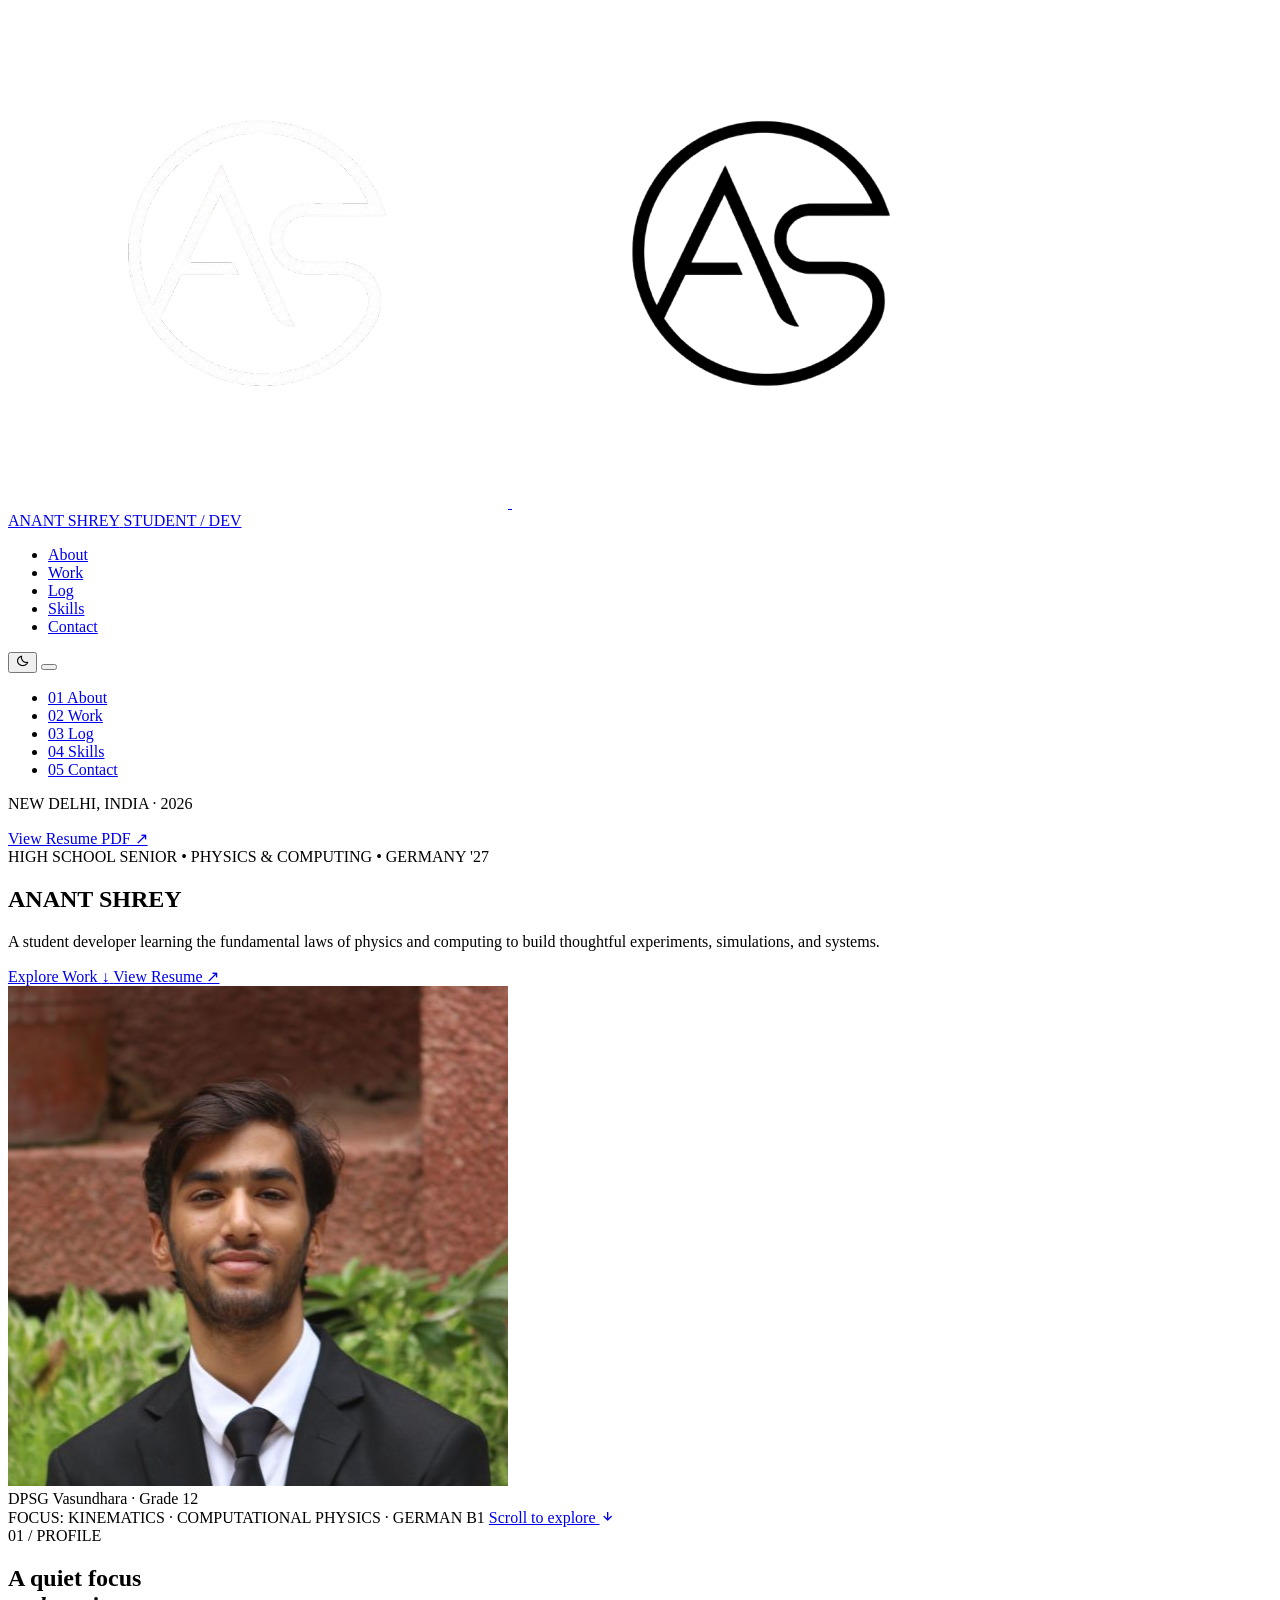
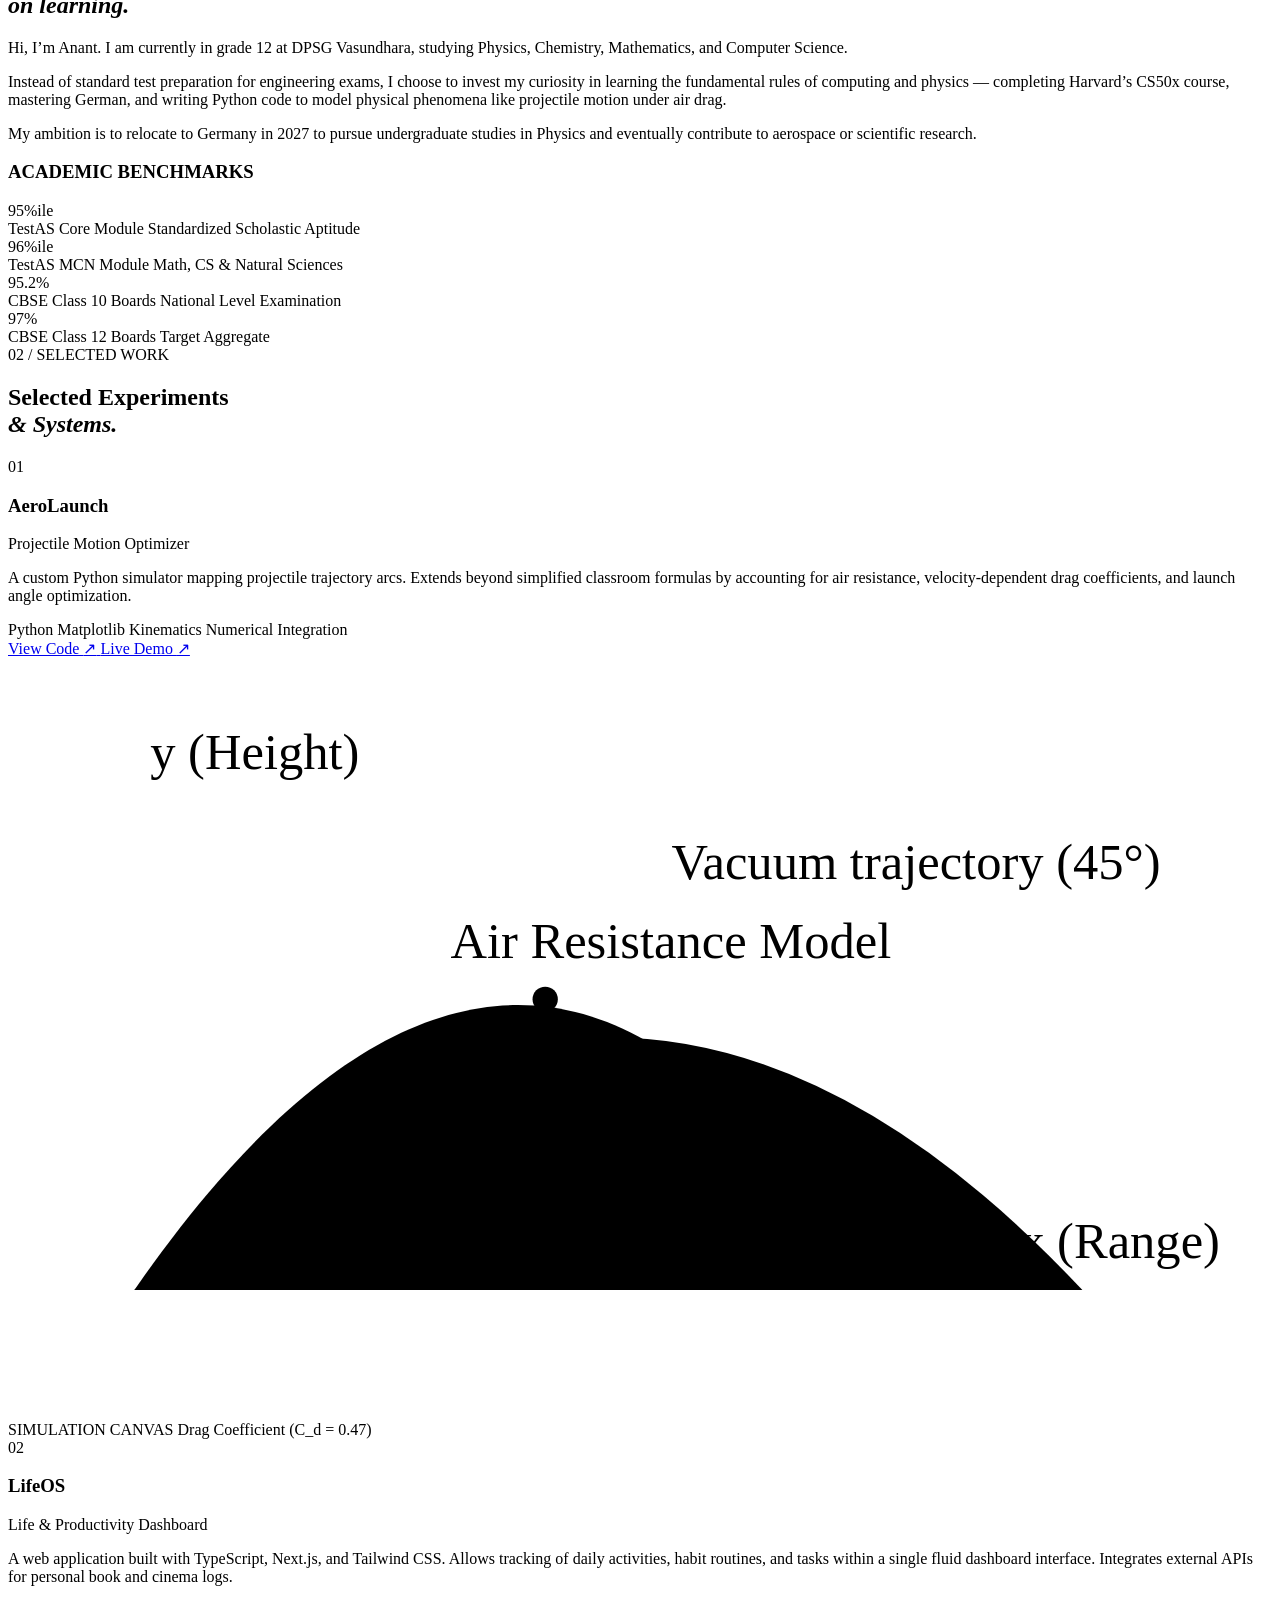
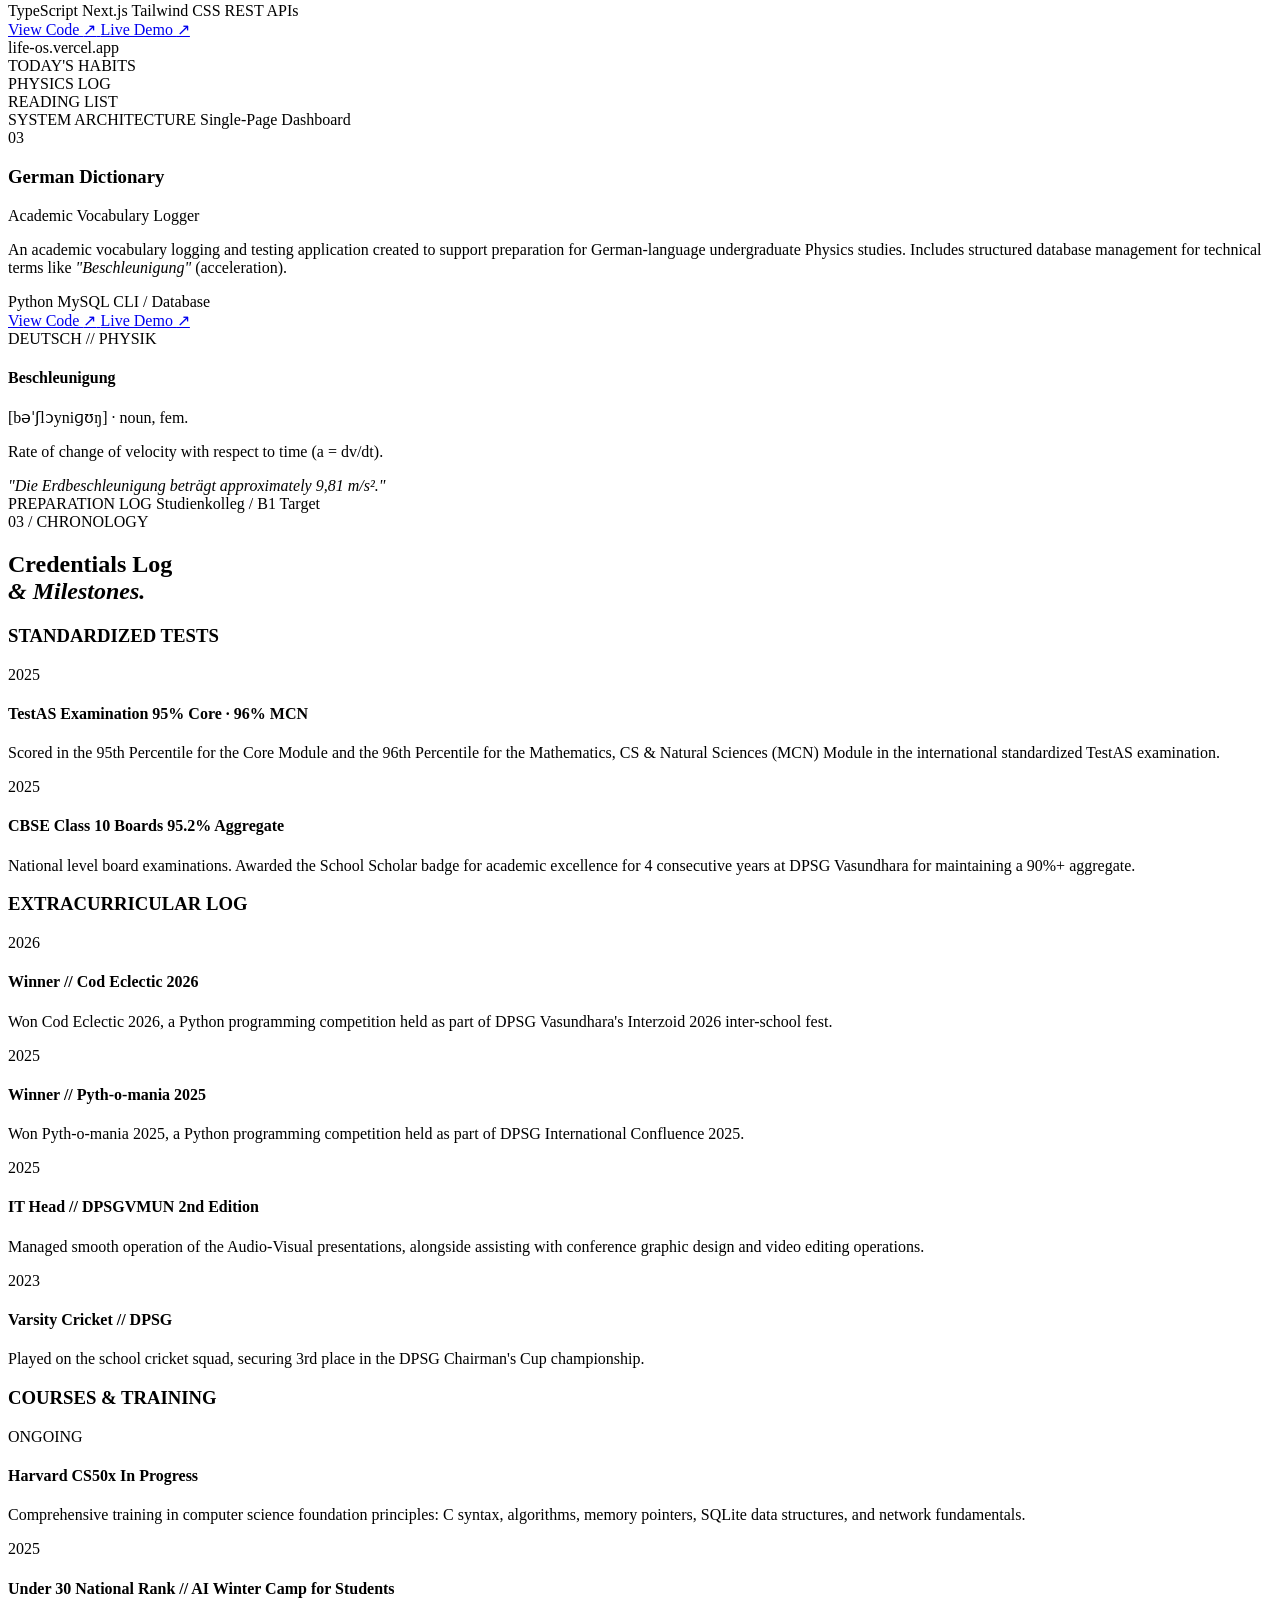
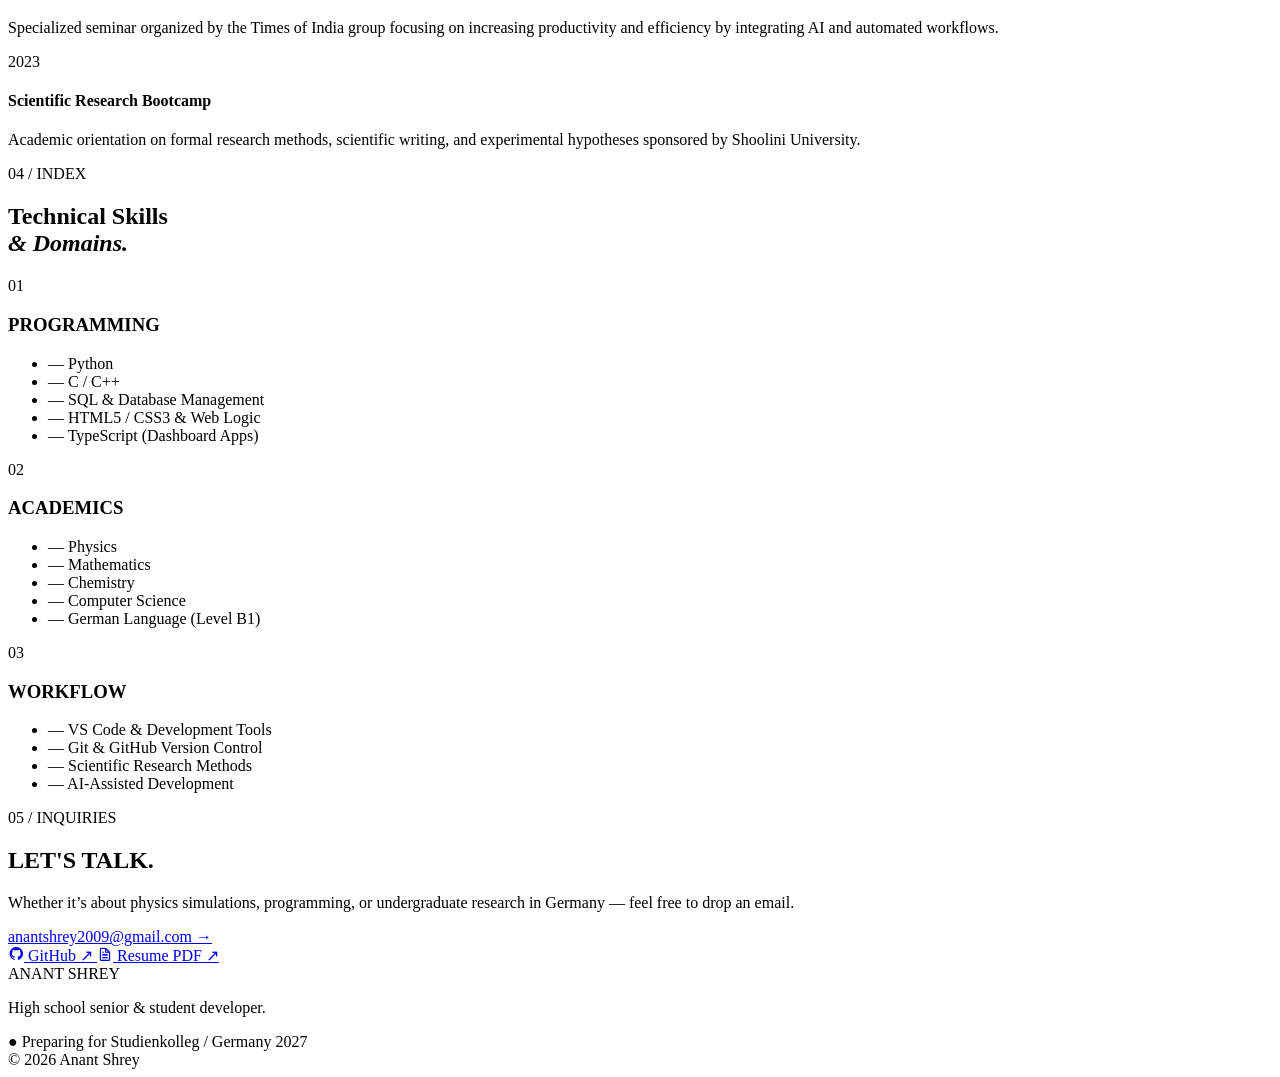
==== commit 9e1f5a56: "Fixed footnote error" ====
--- a/index.html
+++ b/index.html
@@ -1,8 +1,4 @@
-<!doctype html>
-<html lang="en" data-theme="dark">
-  <head>
-    <meta charset="UTF-8" />
-    <meta name=<!DOCTYPE html>
+<!DOCTYPE html>
 <html lang="en" data-theme="dark">
 
 <head>
@@ -733,473 +729,4 @@
   <script src="script.js"></script>
 </body>
 
-</html>"viewport" content="width=device-width, initial-scale=1.0" />
-    <meta
-      name="description"
-      content="Anant Shrey - Portfolio of a student and developer exploring the interface of physics and programming."
-    />
-    <title>Anant Shrey | Portfolio</title>
-
-    <!-- Google Fonts: Cormorant Garamond (humanist serif) & Plus Jakarta Sans (warm sans) -->
-    <link rel="preconnect" href="https://fonts.googleapis.com" />
-    <link rel="preconnect" href="https://fonts.gstatic.com" crossorigin />
-    <link
-      href="https://fonts.googleapis.com/css2?family=Cormorant+Garamond:ital,wght@0,300;0,400;0,500;0,600;1,300;1,400;1,500&family=Plus+Jakarta+Sans:ital,wght@0,300;0,400;0,500;0,600;1,300;1,400&display=swap"
-      rel="stylesheet"
-    />
-
-    <!-- Icons -->
-    <link
-      href="https://unpkg.com/boxicons@2.1.4/css/boxicons.min.css"
-      rel="stylesheet"
-    />
-    <link rel="icon" href="/assets/favicon.ico" type="image/x-icon" />
-
-    <!-- Stylesheet -->
-    <link rel="stylesheet" href="style.css" />
-  </head>
-
-  <body>
-    <!-- ================= HEADER ================= -->
-    <header class="header" role="banner">
-      <div class="container header-container">
-        <a href="#hero" class="header-logo nav-logo" aria-label="Anant Shrey - Home">
-          <img src="assets/logo-light.png" alt="" class="logo-img" aria-hidden="true" />
-          <span class="logo-text">Anant Shrey</span>
-        </a>
-
-        <nav
-          class="nav-links"
-          id="nav-links"
-          role="navigation"
-          aria-label="Main Navigation"
-        >
-          <a href="#about" class="nav-link">About</a>
-          <a href="#projects" class="nav-link">Projects</a>
-          <a href="#credentials" class="nav-link">Log</a>
-          <a href="#skills" class="nav-link">Skills</a>
-          <a href="#contact" class="nav-link">Contact</a>
-        </nav>
-
-        <div class="nav-actions">
-          <button
-            class="theme-btn"
-            id="theme-toggle"
-            aria-label="Toggle Contrast Theme"
-          >
-            <i class="bx bx-moon" id="theme-icon"></i>
-          </button>
-          <button
-            class="menu-toggle-btn"
-            id="menu-toggle"
-            aria-label="Toggle Menu"
-            aria-expanded="false"
-          >
-            <i class="bx bx-menu" id="menu-icon"></i>
-          </button>
-        </div>
-      </div>
-    </header>
-
-    <!-- ================= HERO ================= -->
-    <section
-      id="hero"
-      class="hero-section"
-      role="region"
-      aria-label="Introduction"
-    >
-      <div class="container hero-container-grid">
-        <div class="hero-text-col fade-up-trigger">
-          <span class="section-label">Introduction</span>
-          <h1 class="hero-name">Anant Shrey</h1>
-          <p class="hero-one-liner">
-            A high school senior and student developer learning the
-            <span>laws of physics</span> and computing to build thoughtful,
-            elegant projects & systems.
-          </p>
-
-          <div class="hero-cta-group">
-            <a href="#projects" class="btn-editorial primary"
-              >Explore Projects</a
-            >
-            <a
-              href="./assets/resume.pdf"
-              target="_blank"
-              rel="noopener noreferrer"
-              class="btn-editorial secondary"
-            >
-              <i class="bx bx-file"></i> View Resume
-            </a>
-          </div>
-
-          <!-- Soft Scroll Indicator inside Left Column -->
-          <div class="scroll-indicator stagger-2">
-            <span class="scroll-text">Scroll to explore</span>
-            <div class="scroll-line"></div>
-          </div>
-        </div>
-
-        <div class="hero-photo-col">
-          <div class="hero-photo-wrapper">
-            <img
-              src="./assets/profile.png"
-              alt="Anant Shrey"
-              class="hero-photo"
-              loading="eager"
-            />
-          </div>
-        </div>
-      </div>
-    </section>
-
-    <!-- ================= ABOUT ================= -->
-    <section id="about" role="region" aria-label="About Me">
-      <div class="container">
-        <span class="section-label">Profile</span>
-        <h2 class="section-title">A quiet focus on learning.</h2>
-
-        <div class="about-layout">
-          <div class="about-bio-text fade-up-trigger">
-            <p>
-              Hi, I’m Anant. I am currently in grade 12 at DPSG Vasundhara,
-              studying Physics, Chemistry, Mathematics, and Computer Science.
-              Instead of standard test preparation for the engineering exams, I
-              choose to invest my curiosity in learning the fundamental rules of
-              computing and physics—whether that’s completing Harvard’s
-              <span>CS50 course</span>, learning German, or writing Python code
-              to model projectile trajectories.
-            </p>
-            <p>
-              Recently, I scored in the 95th percentile in the
-              <span>TestAS Core</span> module and 96th percentile in the
-              <span>TestAS MCN</span> module. This was an important milestone
-              that gave me the confidence to pursue my ultimate ambition:
-              relocating to Germany in 2027 to study Physics at the
-              undergraduate level and eventually work in aerospace or scientific
-              research.
-            </p>
-          </div>
-
-          <div class="about-stats fade-up-trigger stagger-1">
-            <div class="stat-item">
-              <div class="stat-value">95%</div>
-              <div class="stat-label">TestAS Core Score</div>
-            </div>
-            <div class="stat-item">
-              <div class="stat-value">96%</div>
-              <div class="stat-label">TestAS MCN Score</div>
-            </div>
-            <div class="stat-item">
-              <div class="stat-value">95.2%</div>
-              <div class="stat-label">CBSE 10th Boards</div>
-            </div>
-            <div class="stat-item">
-              <div class="stat-value">90% (Predicted)</div>
-              <div class="stat-label">CBSE 12th Boards</div>
-            </div>
-          </div>
-        </div>
-      </div>
-    </section>
-
-    <!-- ================= PROJECTS ================= -->
-    <section id="projects" role="region" aria-label="Projects">
-      <div class="container">
-        <span class="section-label">Curated Work</span>
-        <h2 class="section-title">Selected Experiments</h2>
-
-        <div class="project-list">
-          <div class="project-item fade-up-trigger">
-            <div class="project-row-main">
-              <div class="project-title-group">
-                <h3 class="project-title">
-                  AeroLaunch - Projectile Motion Optimizer
-                </h3>
-                <p class="project-desc">
-                  A custom Python simulator mapping projectile trajectory arcs.
-                  Extends beyond simplified classroom formulas by accounting for
-                  air resistance and drag coefficients.
-                </p>
-              </div>
-              <div class="project-link-arrow">
-                <i class="bx bx-right-arrow-alt"></i>
-              </div>
-            </div>
-            <div class="project-meta-row">
-              <div class="project-tech">Python · Matplotlib · Kinematics</div>
-              <div class="project-links">
-                <a href="https://github.com/AnantShrey/AeroLaunch" class="project-link" target="_blank" rel="noopener noreferrer"><i class="bx bxl-github"></i> Code</a>
-                <a href="https://aerolaunch-anantshrey.streamlit.app/" class="project-link" target="_blank" rel="noopener noreferrer"><i class="bx bx-link-external"></i> Demo</a>
-              </div>
-            </div>
-            <div class="project-underline"></div>
-          </div>
-
-          <div class="project-item fade-up-trigger stagger-1">
-            <div class="project-row-main">
-              <div class="project-title-group">
-                <h3 class="project-title">
-                  LifeOS - Life and Productivity Dashboard
-                </h3>
-                <p class="project-desc">
-                  An web-app built with Typescript, Next.js, and
-                  Tailwind CSS using AI assistance. Allows user to see and track their daily
-                  activities, habits and tasks along with many other features in
-                  a seamless single dashboard interface. Integrates APIs for
-                  books and movies/tv sections.
-                </p>
-              </div>
-              <div class="project-link-arrow">
-                <i class="bx bx-right-arrow-alt"></i>
-              </div>
-            </div>
-            <div class="project-meta-row">
-              <div class="project-tech">Typescript · Next.js · Tailwind CSS</div>
-              <div class="project-links">
-                <a href="https://github.com/AnantShrey/life-os" class="project-link" target="_blank" rel="noopener noreferrer"><i class="bx bxl-github"></i> Code</a>
-                <a href="https://life-os-anantshrey.vercel.app" class="project-link" target="_blank" rel="noopener noreferrer"><i class="bx bx-link-external"></i> Demo</a>
-              </div>
-            </div>
-            <div class="project-underline"></div>
-          </div>
-
-          <div class="project-item fade-up-trigger stagger-2">
-            <div class="project-row-main">
-              <div class="project-title-group">
-                <h3 class="project-title">German Dictionary</h3>
-                <p class="project-desc">
-                  An academic vocabulary logger built to prepare for
-                  German-language undergraduate Physics studies. Allows tracking
-                  and testing terms like "Beschleunigung".
-                </p>
-              </div>
-              <div class="project-link-arrow">
-                <i class="bx bx-right-arrow-alt"></i>
-              </div>
-            </div>
-            <div class="project-meta-row">
-              <div class="project-tech">Python · MySQL</div>
-              <div class="project-links">
-                <a href="https://github.com/AnantShrey/German-Dictionary" class="project-link" target="_blank" rel="noopener noreferrer"><i class="bx bxl-github"></i> Code</a>
-              </div>
-            </div>
-            <div class="project-underline"></div>
-          </div>
-        </div>
-      </div>
-    </section>
-
-    <!-- ================= CREDENTIALS ================= -->
-    <section id="credentials" role="region" aria-label="Credentials Log">
-      <div class="container-reading">
-        <span class="section-label">Timeline</span>
-        <h2 class="section-title">Credentials Log</h2>
-
-        <div class="credentials-layout">
-          <div class="credential-section fade-up-trigger">
-            <h3 class="credential-cat-title">Standardized Tests</h3>
-            <div class="credential-timeline">
-              <div class="credential-row">
-                <span class="credential-date">2025</span>
-                <div class="credential-body">
-                  <h4 class="credential-item-title">
-                    TestAS Examination <span>// 95% | 96%</span>
-                  </h4>
-                  <p class="credential-item-desc">
-                    Scored in the 95th Percentile for the Core Module and the
-                    96th Percentile for the Mathematics, CS &amp; Natural
-                    Sciences (MCN) Module.
-                  </p>
-                </div>
-              </div>
-
-              <div class="credential-row">
-                <span class="credential-date">2025</span>
-                <div class="credential-body">
-                  <h4 class="credential-item-title">
-                    CBSE Class 10 Boards <span>// 95.2%</span>
-                  </h4>
-                  <p class="credential-item-desc">
-                    National level board examinations. Awarded the School
-                    Scholar badge for academic excellence for 4 years at DPSG
-                    Vasundhara for maintaining 90%+ aggregate percentage.
-                  </p>
-                </div>
-              </div>
-            </div>
-          </div>
-
-          <div class="credential-section fade-up-trigger">
-            <h3 class="credential-cat-title">Extracurricular Log</h3>
-            <div class="credential-timeline">
-              <div class="credential-row">
-                <span class="credential-date">2025</span>
-                <div class="credential-body">
-                  <h4 class="credential-item-title">
-                    IT Head <span>// DPSGVMUN 2nd Edition</span>
-                  </h4>
-                  <p class="credential-item-desc">
-                    Managed smooth operation of the Audio Visual presentations,
-                    along with assissting in design and video editing operations
-                  </p>
-                </div>
-              </div>
-
-              <div class="credential-row">
-                <span class="credential-date">2023</span>
-                <div class="credential-body">
-                  <h4 class="credential-item-title">
-                    Varsity Cricket <span>// DPSG</span>
-                  </h4>
-                  <p class="credential-item-desc">
-                    Played on the school cricket squad, securing 3rd place in
-                    the DPSG Chairman's Cup championship.
-                  </p>
-                </div>
-              </div>
-            </div>
-          </div>
-
-          <div class="credential-section fade-up-trigger">
-            <h3 class="credential-cat-title">Courses &amp; Training</h3>
-            <div class="credential-timeline">
-              <div class="credential-row">
-                <span class="credential-date">Ongoing</span>
-                <div class="credential-body">
-                  <h4 class="credential-item-title">Harvard CS50x</h4>
-                  <p class="credential-item-desc">
-                    Comprehensive training in computer science foundation
-                    principles: C syntax, algorithms, memory pointers, SQLite
-                    structures, and network fundamentals.
-                  </p>
-                </div>
-              </div>
-
-              <div class="credential-row">
-                <span class="credential-date">2023</span>
-                <div class="credential-body">
-                  <h4 class="credential-item-title">
-                    Scientific Research Bootcamp
-                  </h4>
-                  <p class="credential-item-desc">
-                    An academic orientation on formal methods, scientific
-                    writing, and experimental hypotheses sponsored by Shoolini
-                    University.
-                  </p>
-                </div>
-              </div>
-
-              <div class="credential-row">
-                <span class="credential-date">2025</span>
-                <div class="credential-body">
-                  <h4 class="credential-item-title">
-                    AI Winter Camp for Students
-                  </h4>
-                  <p class="credential-item-desc">
-                    Specialized seminar organized by the Times of India group
-                    focusing on increasing productivity and efficiency by
-                    integrating AI and automated workflows .
-                  </p>
-                </div>
-              </div>
-            </div>
-          </div>
-        </div>
-      </div>
-    </section>
-
-    <!-- ================= SKILLS ================= -->
-    <section id="skills" role="region" aria-label="Skills & Stack">
-      <div class="container">
-        <span class="section-label">Capabilities</span>
-        <h2 class="section-title">Technical Skills</h2>
-
-        <div class="skills-layout">
-          <div class="skills-category fade-up-trigger">
-            <h3 class="skills-cat-title">Programming</h3>
-            <ul class="skills-list">
-              <li class="skills-item">Python</li>
-              <li class="skills-item">C / C++</li>
-              <li class="skills-item">SQL</li>
-              <li class="skills-item">HTML5 / CSS3</li>
-            </ul>
-          </div>
-
-          <div class="skills-category fade-up-trigger stagger-1">
-            <h3 class="skills-cat-title">Academics</h3>
-            <ul class="skills-list">
-              <li class="skills-item">Physics</li>
-              <li class="skills-item">Chemistry</li>
-              <li class="skills-item">Mathematics</li>
-              <li class="skills-item">German (B1)</li>
-            </ul>
-          </div>
-
-          <div class="skills-category fade-up-trigger stagger-2">
-            <h3 class="skills-cat-title">Tools &amp; Workflows</h3>
-            <ul class="skills-list">
-              <li class="skills-item">VS Code</li>
-              <li class="skills-item">Scientific Research Methods</li>
-              <li class="skills-item">AI Workflows</li>
-              <li class="skills-item">AI Assissted Development</li>
-            </ul>
-          </div>
-        </div>
-      </div>
-    </section>
-
-    <!-- ================= CONTACT ================= -->
-    <section
-      id="contact"
-      class="contact-section"
-      role="region"
-      aria-label="Contact"
-    >
-      <div class="container">
-        <div class="contact-content fade-up-trigger">
-          <span class="section-label">Get in Touch</span>
-          <h2 class="contact-cta">I’d love to <span>hear from you</span>.</h2>
-          <p class="about-bio-text" style="margin-bottom: var(--space-xl)">
-            Whether it’s about physics simulations, programming, or
-            undergraduate research in Germany, feel free to drop me an email.
-          </p>
-          <a href="mailto:anantshrey2009@gmail.com" class="contact-email-link"
-            >anantshrey2009@gmail.com</a
-          >
-
-          <div class="social-links">
-            <a
-              href="https://github.com/AnantShrey"
-              target="_blank"
-              rel="noopener noreferrer"
-              class="social-link"
-            >
-              <i class="bx bxl-github"></i> GitHub
-            </a>
-            <a
-              href="./assets/resume.pdf"
-              target="_blank"
-              rel="noopener noreferrer"
-              class="social-link"
-            >
-              <i class="bx bx-file"></i> Resume PDF
-            </a>
-          </div>
-        </div>
-      </div>
-    </section>
-
-    <!-- ================= FOOTER ================= -->
-    <footer class="footer" role="contentinfo">
-      <div class="container footer-container">
-        <p>&copy; 2026 Anant Shrey. All rights reserved.</p>
-        <p class="footer-credits">
-          Designed &amp; engineered in partnership with <span>Antigravity</span>.
-        </p>
-      </div>
-    </footer>
-
-    <!-- JS Engine -->
-    <script src="script.js"></script>
-  </body>
-</html>
+</html>
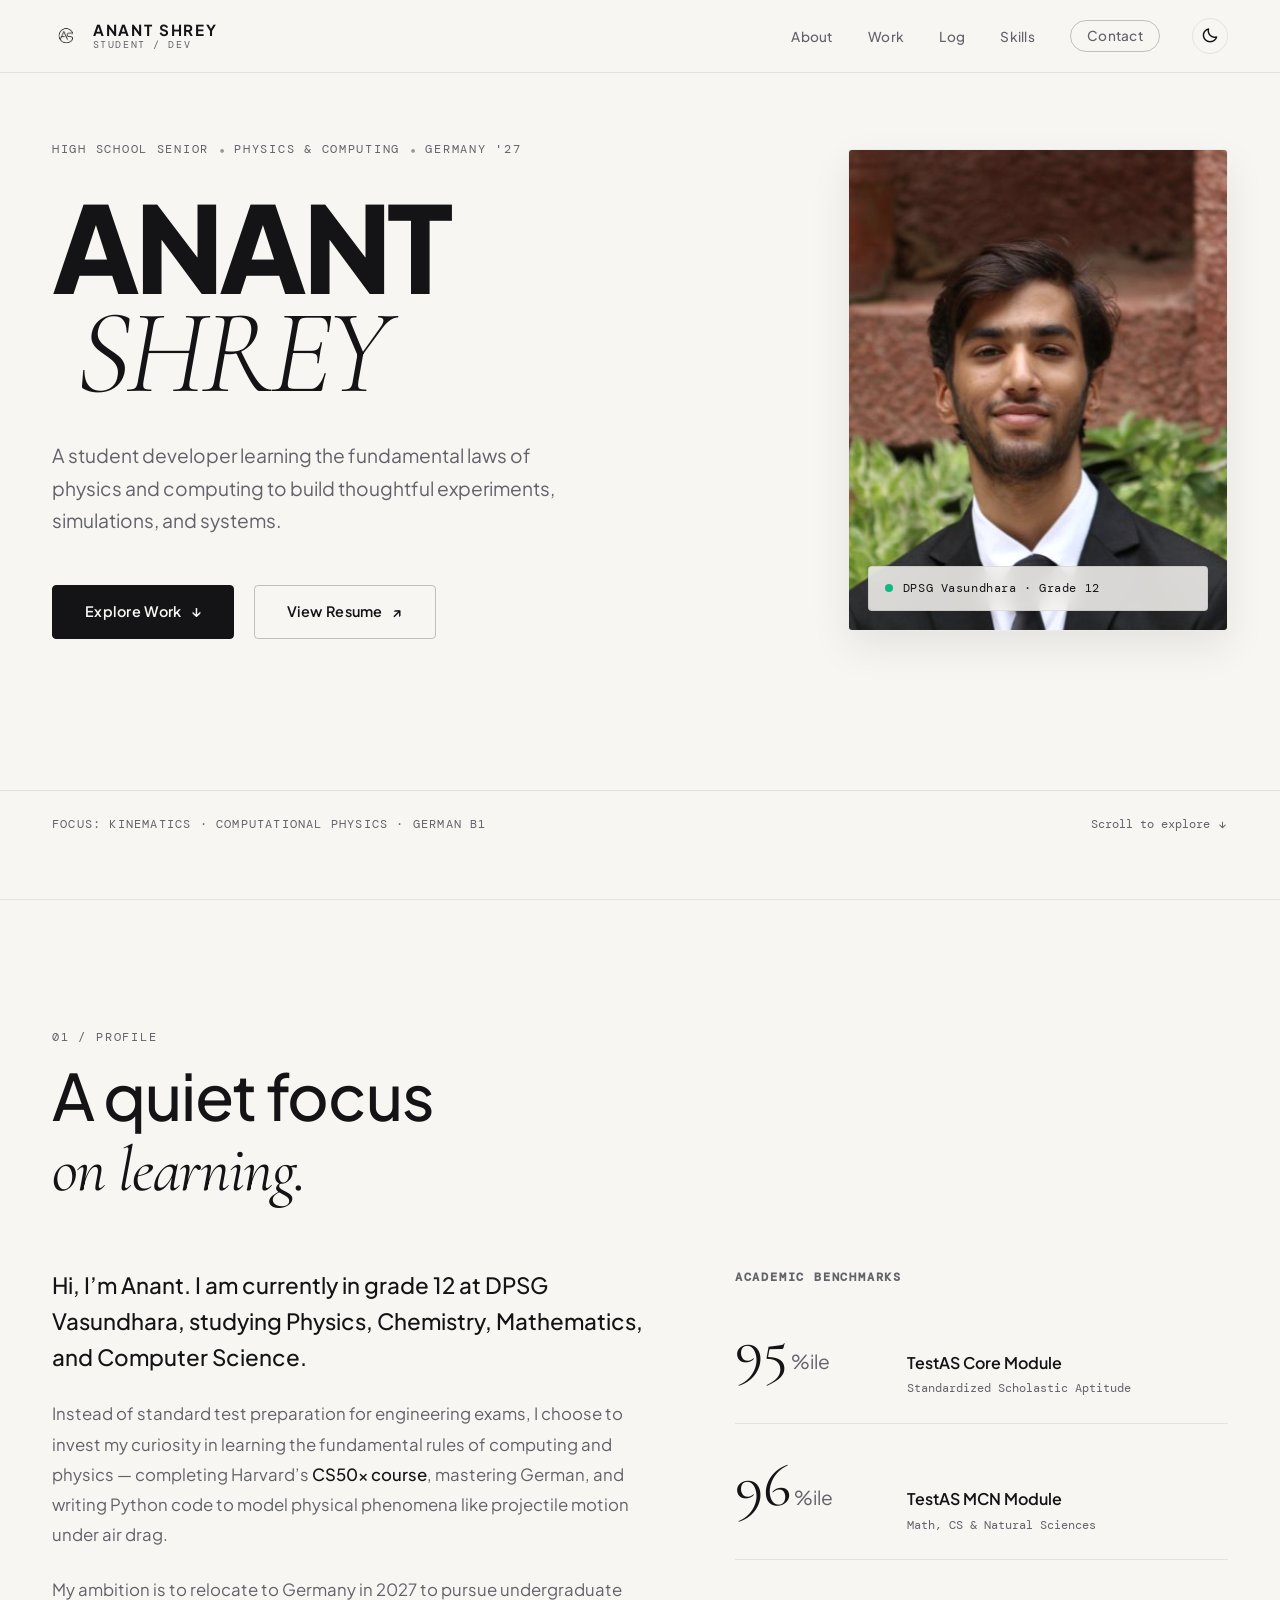
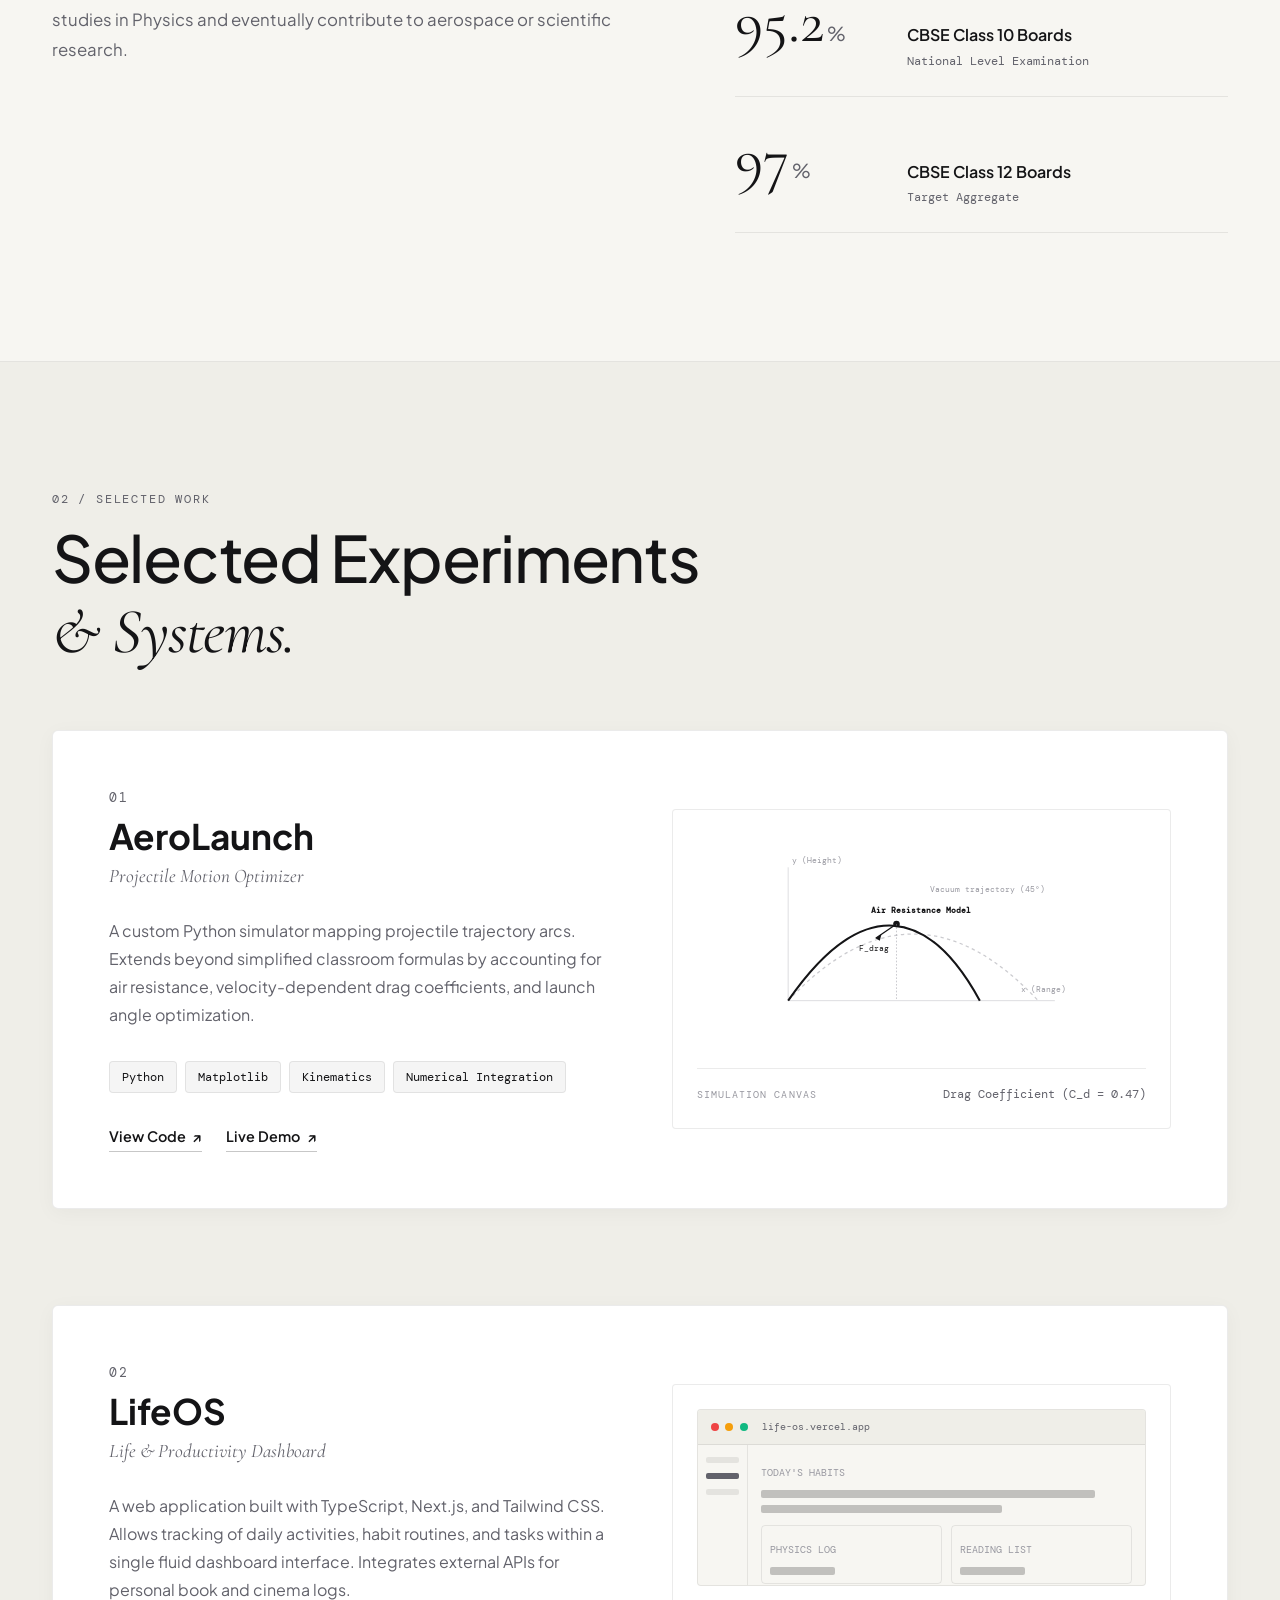
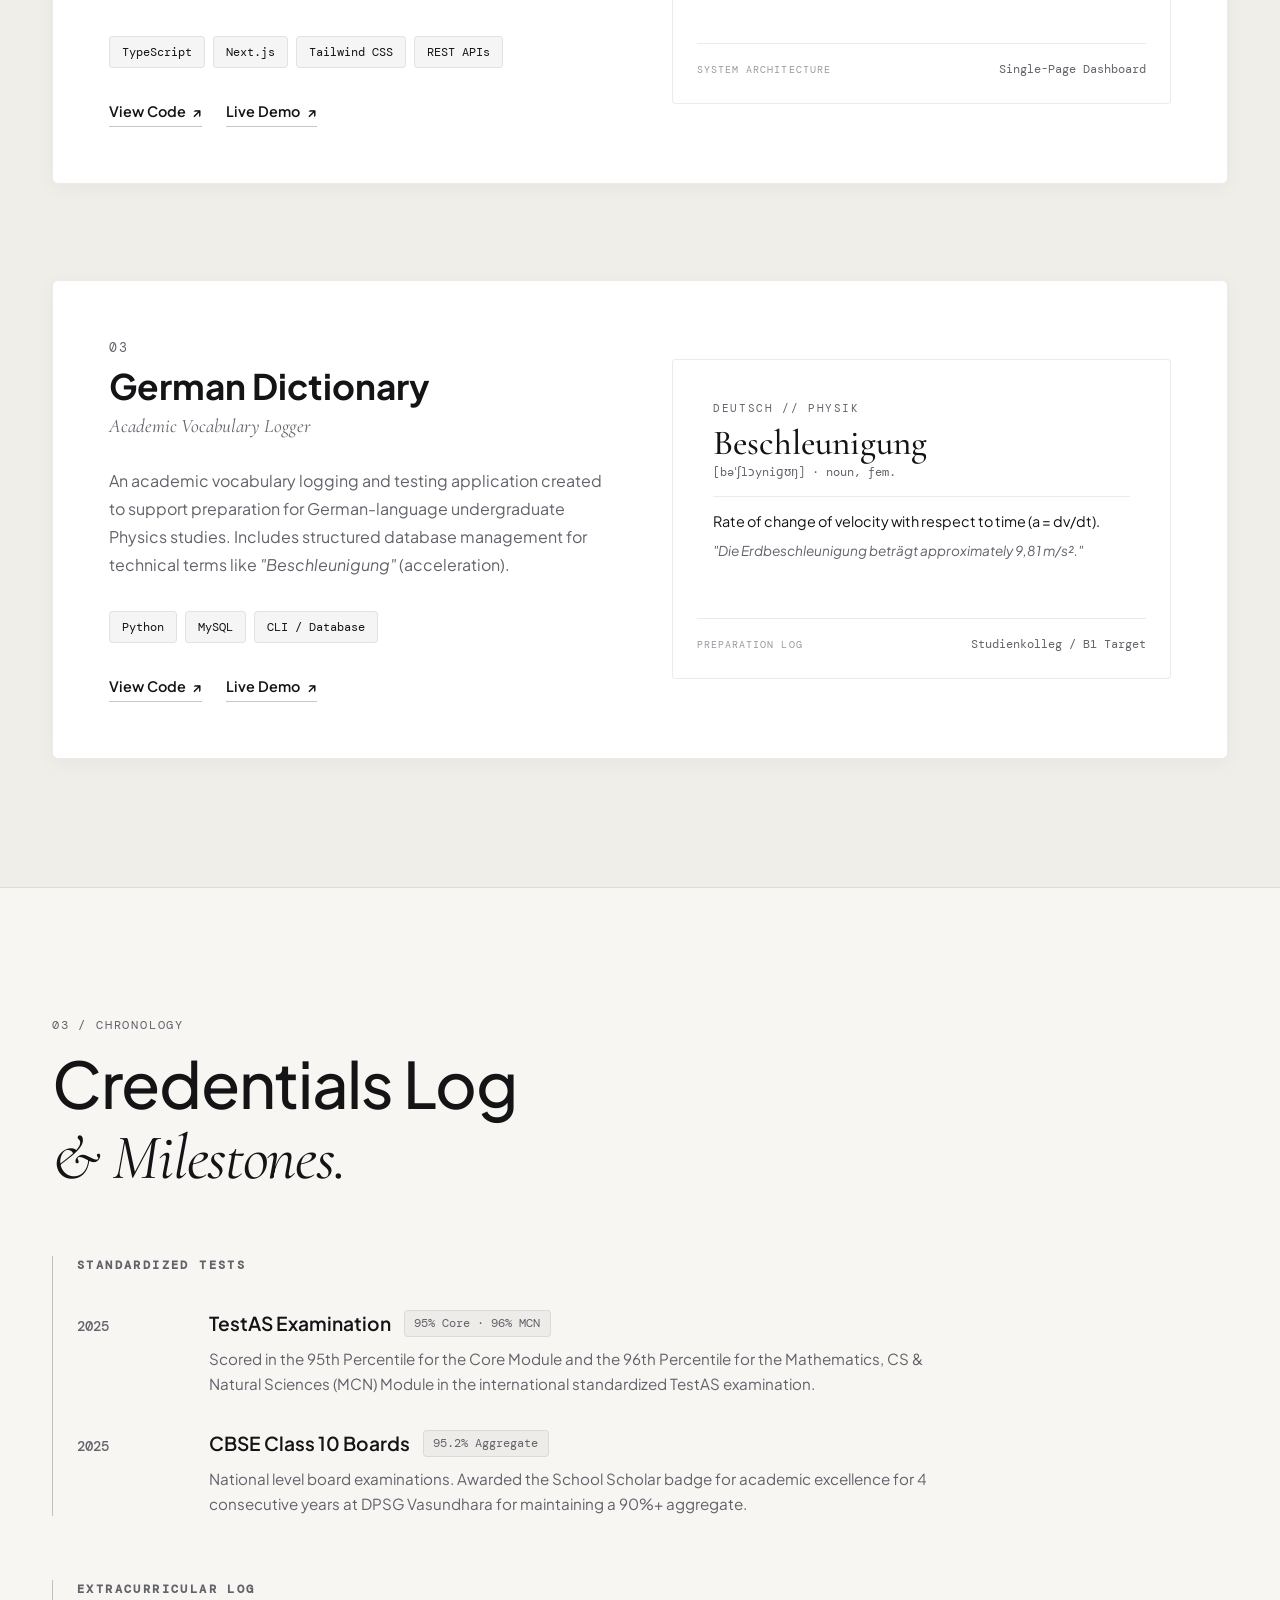
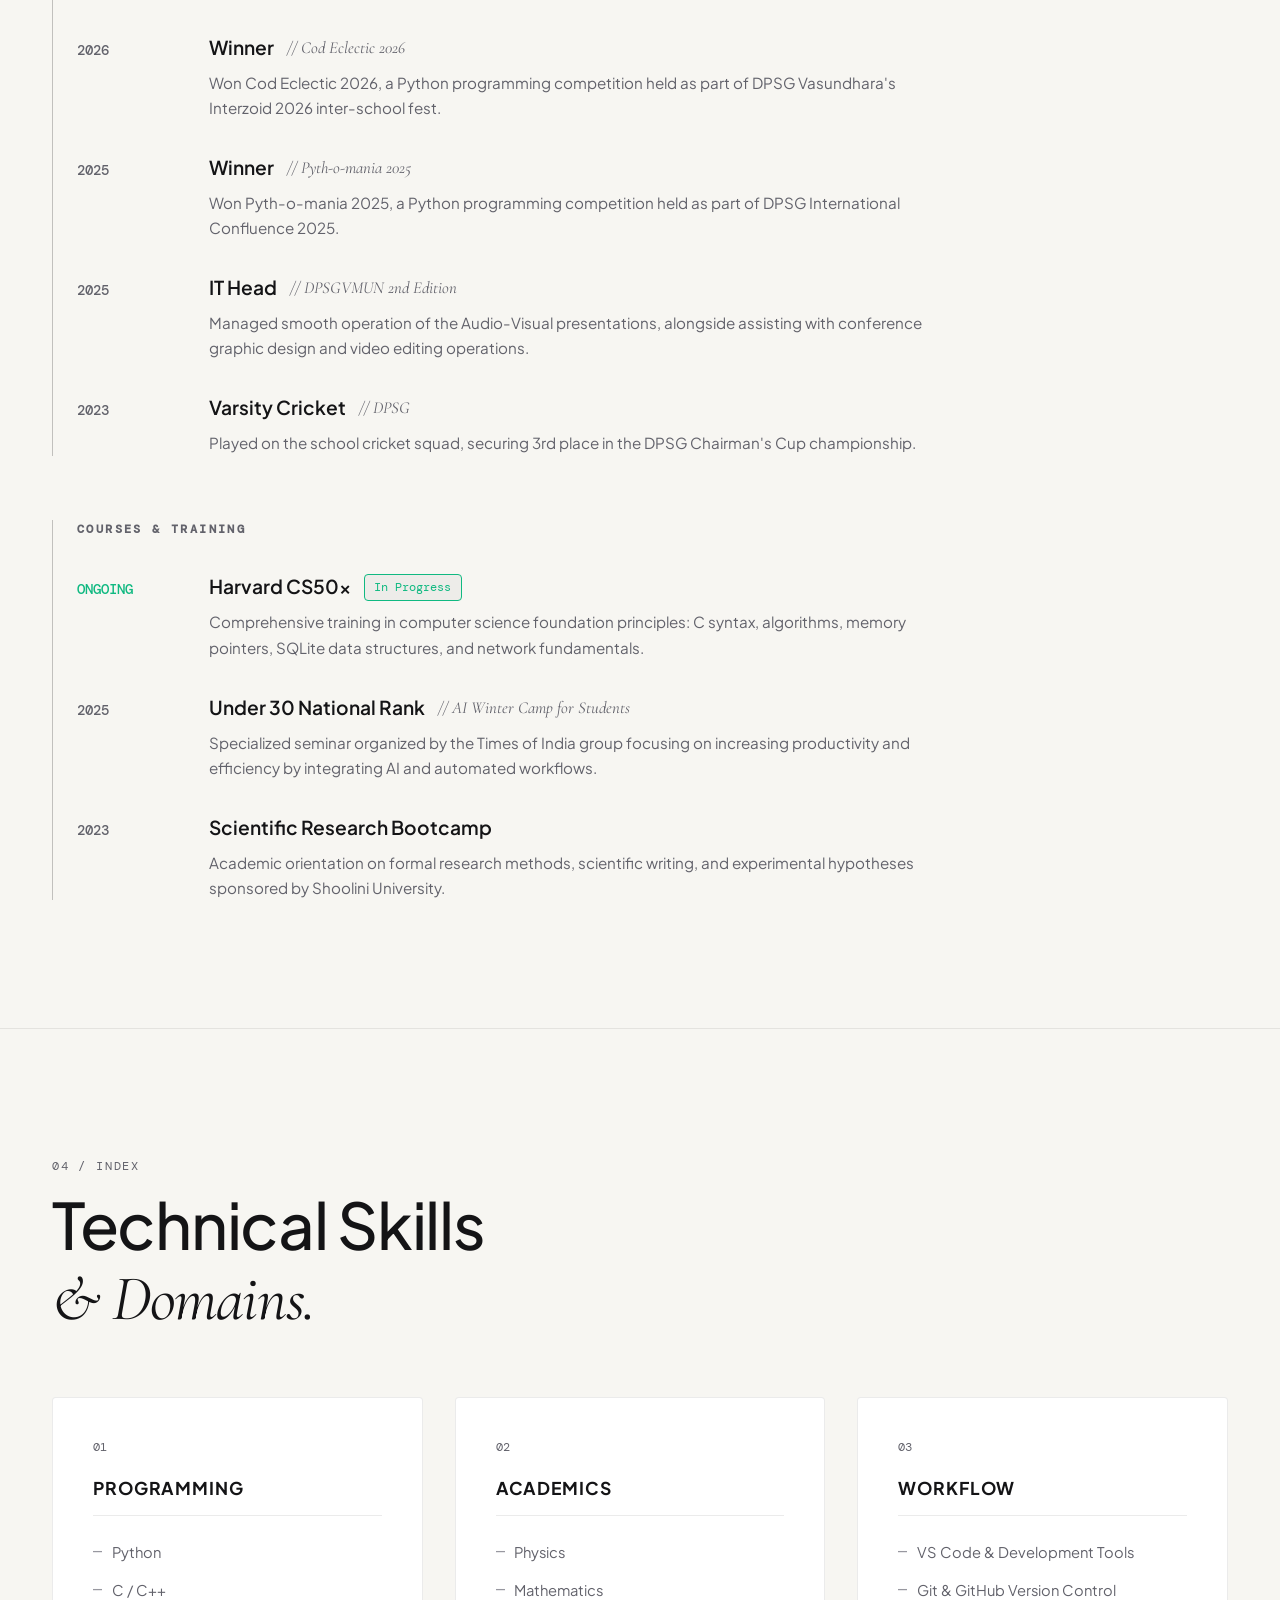
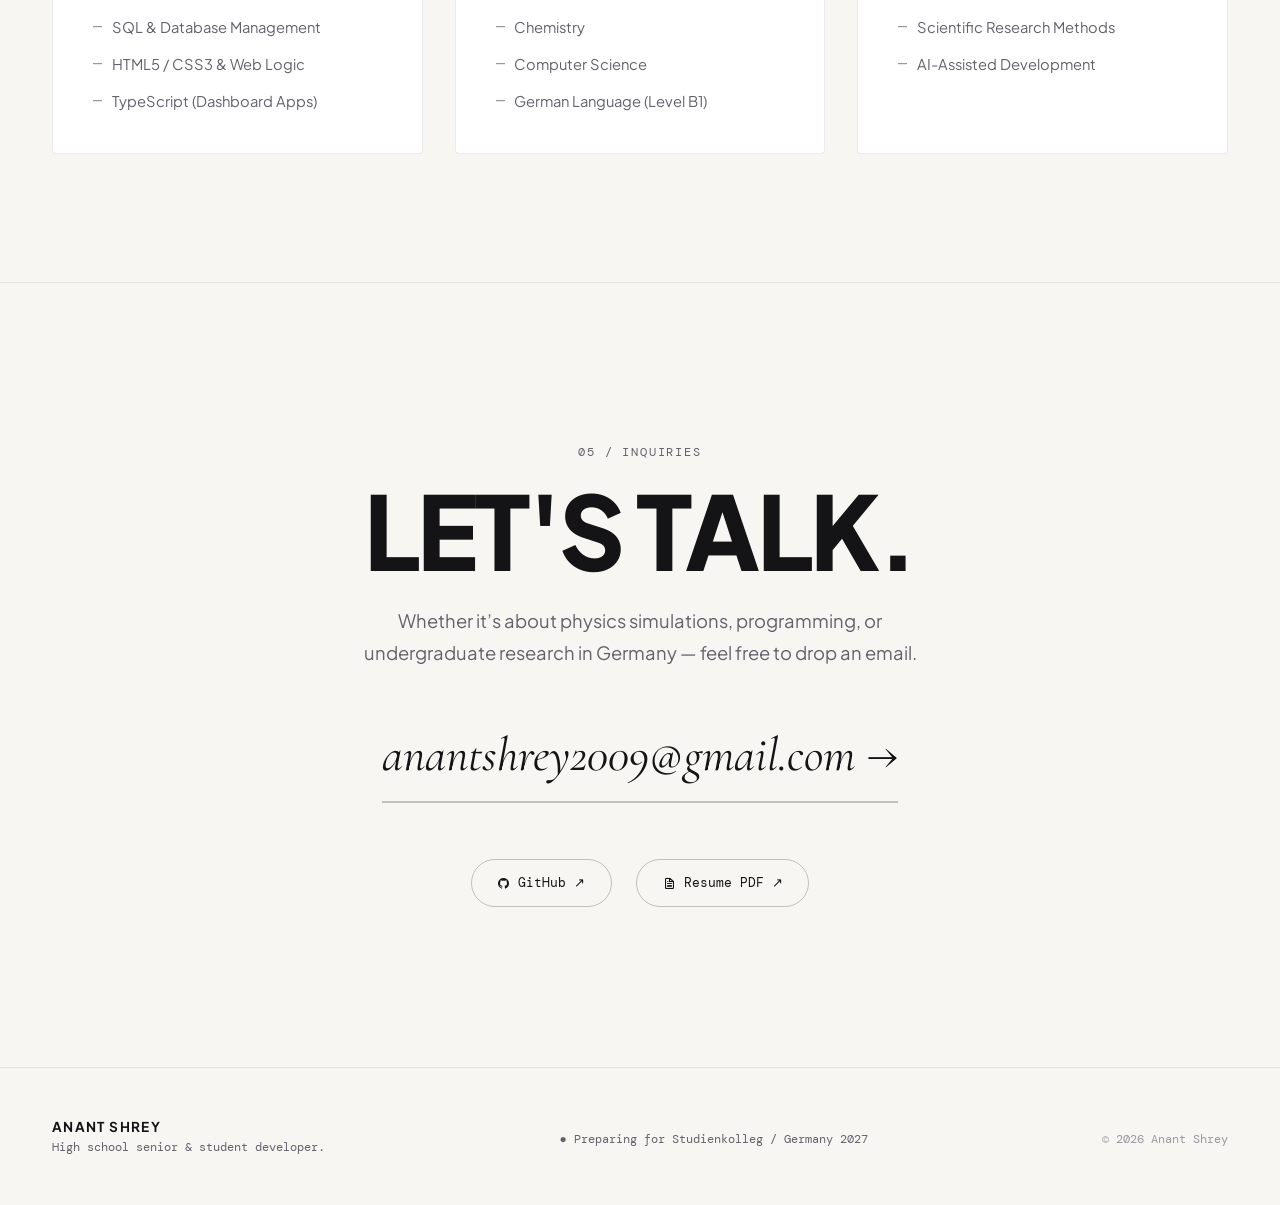
==== commit 4011da04: "Fixed css link error" ====
--- a/index.html
+++ b/index.html
@@ -69,7 +69,7 @@
   <link href="https://unpkg.com/boxicons@2.1.4/css/boxicons.min.css" rel="stylesheet" />
 
   <!-- Stylesheet -->
-  <link rel="stylesheet" href="styles.css" />
+  <link rel="stylesheet" href="style.css" />
 </head>
 
 <body>
--- a/style.css
+++ b/style.css
@@ -0,0 +1,1363 @@
+/* ==========================================================================
+   ANANT SHREY — PREMIUM EDITORIAL PORTFOLIO STYLES
+   Visual Benchmark: Sawad Editorial Design System
+   ========================================================================== */
+
+/* ── COLOR SYSTEM & DESIGN TOKENS ── */
+:root {
+  /* Typography */
+  --font-serif: 'Cormorant Garamond', Georgia, serif;
+  --font-sans: 'Plus Jakarta Sans', -apple-system, BlinkMacSystemFont, sans-serif;
+  --font-mono: 'DM Mono', SFMono-Regular, monospace;
+
+  /* Transitions */
+  --ease-out: cubic-bezier(0.16, 1, 0.3, 1);
+  --transition-fast: 0.2s var(--ease-out);
+  --transition-medium: 0.4s var(--ease-out);
+  --transition-slow: 0.7s var(--ease-out);
+}
+
+/* ── DARK THEME (DEFAULT) ── */
+[data-theme="dark"] {
+  --bg: #0b0b0c;
+  --surface: #121214;
+  --surface-hover: #18181b;
+  --surface-alt: #161619;
+  --card-bg: #111113;
+  --text: #ededf0;
+  --text-muted: #8e8e96;
+  --text-dim: #5c5c64;
+  --border: rgba(255, 255, 255, 0.08);
+  --border-strong: rgba(255, 255, 255, 0.2);
+  --accent: #ffffff;
+  --accent-inverse: #0b0b0c;
+  --tag-bg: rgba(255, 255, 255, 0.05);
+  --nav-bg: rgba(11, 11, 12, 0.85);
+  --shadow-sm: 0 4px 20px rgba(0, 0, 0, 0.3);
+  --shadow-lg: 0 16px 40px rgba(0, 0, 0, 0.5);
+  --svg-stroke: #ededf0;
+  --svg-muted: #5c5c64;
+}
+
+/* ── LIGHT THEME ── */
+[data-theme="light"] {
+  --bg: #f7f6f2;
+  --surface: #ffffff;
+  --surface-hover: #f0eee9;
+  --surface-alt: #efeee8;
+  --card-bg: #ffffff;
+  --text: #141416;
+  --text-muted: #62626b;
+  --text-dim: #9898a0;
+  --border: rgba(0, 0, 0, 0.08);
+  --border-strong: rgba(0, 0, 0, 0.22);
+  --accent: #141416;
+  --accent-inverse: #ffffff;
+  --tag-bg: rgba(0, 0, 0, 0.04);
+  --nav-bg: rgba(247, 246, 242, 0.85);
+  --shadow-sm: 0 4px 20px rgba(0, 0, 0, 0.04);
+  --shadow-lg: 0 16px 40px rgba(0, 0, 0, 0.08);
+  --svg-stroke: #141416;
+  --svg-muted: #9898a0;
+}
+
+/* ── RESET & BASE ── */
+*, *::before, *::after {
+  margin: 0;
+  padding: 0;
+  box-sizing: border-box;
+}
+
+html {
+  scroll-behavior: smooth;
+  font-size: 16px;
+  -webkit-font-smoothing: antialiased;
+  -moz-osx-font-smoothing: grayscale;
+}
+
+body {
+  background-color: var(--bg);
+  color: var(--text);
+  font-family: var(--font-sans);
+  font-weight: 400;
+  line-height: 1.65;
+  overflow-x: hidden;
+  transition: background-color var(--transition-medium), color var(--transition-medium);
+}
+
+::selection {
+  background-color: var(--text);
+  color: var(--bg);
+}
+
+img {
+  max-width: 100%;
+  height: auto;
+  display: block;
+}
+
+a {
+  color: inherit;
+  text-decoration: none;
+  transition: color var(--transition-fast);
+}
+
+ul {
+  list-style: none;
+}
+
+/* ── LAYOUT CONTAINER ── */
+.container {
+  width: 100%;
+  max-width: 1240px;
+  margin: 0 auto;
+  padding: 0 2rem;
+}
+
+.section-padding {
+  padding: 8rem 0;
+}
+
+/* ── SECTION HEADER ── */
+.section-header {
+  margin-bottom: 4rem;
+}
+
+.section-num {
+  font-family: var(--font-mono);
+  font-size: 0.75rem;
+  letter-spacing: 0.15em;
+  color: var(--text-muted);
+  text-transform: uppercase;
+  display: block;
+  margin-bottom: 0.8rem;
+}
+
+.section-display-heading {
+  font-family: var(--font-sans);
+  font-size: clamp(2.5rem, 5vw, 4.2rem);
+  font-weight: 500;
+  line-height: 1.08;
+  letter-spacing: -0.02em;
+  color: var(--text);
+}
+
+.section-display-heading em {
+  font-family: var(--font-serif);
+  font-style: italic;
+  font-weight: 400;
+}
+
+/* ── REVEAL ANIMATIONS ── */
+.reveal {
+  opacity: 0;
+  transform: translateY(32px);
+  transition: opacity var(--transition-slow), transform var(--transition-slow);
+}
+
+.reveal.visible {
+  opacity: 1;
+  transform: translateY(0);
+}
+
+/* ── NAVIGATION ── */
+.nav-bar {
+  position: fixed;
+  top: 0;
+  left: 0;
+  right: 0;
+  z-index: 1000;
+  background-color: var(--nav-bg);
+  backdrop-filter: blur(12px);
+  -webkit-backdrop-filter: blur(12px);
+  border-bottom: 1px solid var(--border);
+  transition: background-color var(--transition-medium), border-color var(--transition-medium);
+}
+
+.nav-container {
+  max-width: 1240px;
+  margin: 0 auto;
+  padding: 0 2rem;
+  height: 72px;
+  display: flex;
+  align-items: center;
+  justify-content: space-between;
+}
+
+.nav-brand {
+  display: flex;
+  align-items: center;
+  gap: 0.8rem;
+}
+
+.brand-logo {
+  height: 28px;
+  width: auto;
+  aspect-ratio: 1 / 1;
+  object-fit: contain;
+}
+
+html[data-theme="dark"] .brand-logo-light {
+  display: none;
+}
+
+html[data-theme="light"] .brand-logo-dark {
+  display: none;
+}
+
+.brand-text {
+  display: flex;
+  flex-direction: column;
+}
+
+.brand-name {
+  font-family: var(--font-sans);
+  font-weight: 700;
+  font-size: 0.95rem;
+  letter-spacing: 0.12em;
+  color: var(--text);
+  line-height: 1.1;
+}
+
+.brand-sub {
+  font-family: var(--font-mono);
+  font-size: 0.65rem;
+  letter-spacing: 0.15em;
+  color: var(--text-muted);
+  line-height: 1.1;
+}
+
+.nav-right {
+  display: flex;
+  align-items: center;
+  gap: 2rem;
+}
+
+.nav-menu {
+  display: flex;
+  align-items: center;
+  gap: 2.2rem;
+}
+
+.nav-item {
+  font-family: var(--font-sans);
+  font-size: 0.85rem;
+  font-weight: 500;
+  color: var(--text-muted);
+  letter-spacing: 0.02em;
+  position: relative;
+}
+
+.nav-item:hover,
+.nav-item.active {
+  color: var(--text);
+}
+
+.nav-item::after {
+  content: '';
+  position: absolute;
+  bottom: -4px;
+  left: 0;
+  width: 0;
+  height: 1px;
+  background-color: var(--text);
+  transition: width var(--transition-fast);
+}
+
+.nav-item:hover::after,
+.nav-item.active::after {
+  width: 100%;
+}
+
+.nav-contact-btn {
+  padding: 0.4rem 1rem;
+  border: 1px solid var(--border-strong);
+  border-radius: 999px;
+  transition: background-color var(--transition-fast), border-color var(--transition-fast);
+}
+
+.nav-contact-btn::after {
+  display: none;
+}
+
+.nav-contact-btn:hover {
+  background-color: var(--text);
+  color: var(--bg);
+}
+
+.theme-toggle-btn {
+  background: none;
+  border: 1px solid var(--border);
+  color: var(--text);
+  width: 36px;
+  height: 36px;
+  border-radius: 50%;
+  display: flex;
+  align-items: center;
+  justify-content: center;
+  cursor: pointer;
+  font-size: 1.1rem;
+  transition: border-color var(--transition-fast), background-color var(--transition-fast);
+}
+
+.theme-toggle-btn:hover {
+  border-color: var(--border-strong);
+  background-color: var(--surface-hover);
+}
+
+.menu-toggle-btn {
+  display: none;
+  background: none;
+  border: none;
+  cursor: pointer;
+  padding: 4px;
+  flex-direction: column;
+  gap: 6px;
+}
+
+.hamburger-line {
+  width: 22px;
+  height: 1px;
+  background-color: var(--text);
+  transition: transform var(--transition-fast), opacity var(--transition-fast);
+}
+
+/* Mobile Overlay Menu */
+.mobile-overlay {
+  position: fixed;
+  inset: 0;
+  z-index: 999;
+  background-color: var(--bg);
+  opacity: 0;
+  visibility: hidden;
+  transition: opacity var(--transition-medium), visibility var(--transition-medium);
+  display: flex;
+  align-items: center;
+  justify-content: center;
+}
+
+.mobile-overlay.open {
+  opacity: 1;
+  visibility: visible;
+}
+
+.mobile-menu-inner {
+  text-align: center;
+  padding: 2rem;
+}
+
+.mobile-nav-list {
+  display: flex;
+  flex-direction: column;
+  gap: 2rem;
+  margin-bottom: 4rem;
+}
+
+.mobile-nav-link {
+  font-family: var(--font-sans);
+  font-size: 2.2rem;
+  font-weight: 500;
+  color: var(--text);
+}
+
+.nav-num {
+  font-family: var(--font-mono);
+  font-size: 0.9rem;
+  color: var(--text-muted);
+  margin-right: 0.5rem;
+}
+
+.mobile-nav-footer {
+  display: flex;
+  flex-direction: column;
+  gap: 1rem;
+  align-items: center;
+}
+
+.mono-meta {
+  font-family: var(--font-mono);
+  font-size: 0.75rem;
+  letter-spacing: 0.1em;
+  color: var(--text-muted);
+}
+
+.mobile-resume-link {
+  font-family: var(--font-sans);
+  font-size: 0.9rem;
+  text-decoration: underline;
+}
+
+/* ── HERO SECTION ── */
+.hero-section {
+  min-height: 100vh;
+  padding-top: 140px;
+  padding-bottom: 4rem;
+  display: flex;
+  flex-direction: column;
+  justify-content: space-between;
+  position: relative;
+  border-bottom: 1px solid var(--border);
+}
+
+.hero-grid {
+  display: grid;
+  grid-template-columns: 1.2fr 0.8fr;
+  gap: 4rem;
+  align-items: center;
+}
+
+.hero-tag-row {
+  display: flex;
+  align-items: center;
+  gap: 0.6rem;
+  flex-wrap: wrap;
+  margin-bottom: 2rem;
+}
+
+.meta-tag {
+  font-family: var(--font-mono);
+  font-size: 0.72rem;
+  letter-spacing: 0.15em;
+  color: var(--text-muted);
+}
+
+.meta-separator {
+  color: var(--text-dim);
+  font-size: 0.72rem;
+}
+
+.hero-title {
+  display: flex;
+  flex-direction: column;
+  margin-bottom: 2rem;
+}
+
+.title-line {
+  font-family: var(--font-sans);
+  font-size: clamp(4rem, 10vw, 7.5rem);
+  font-weight: 800;
+  line-height: 0.9;
+  letter-spacing: -0.04em;
+  color: var(--text);
+}
+
+.title-serif-italic {
+  font-family: var(--font-serif);
+  font-style: italic;
+  font-weight: 300;
+  margin-left: 1.5rem;
+}
+
+.hero-narrative {
+  font-size: 1.2rem;
+  line-height: 1.7;
+  color: var(--text-muted);
+  max-width: 540px;
+  margin-bottom: 3rem;
+  font-weight: 400;
+}
+
+.hero-action-group {
+  display: flex;
+  gap: 1.2rem;
+  flex-wrap: wrap;
+}
+
+.btn-editorial {
+  display: inline-flex;
+  align-items: center;
+  gap: 0.6rem;
+  padding: 0.9rem 2rem;
+  font-family: var(--font-sans);
+  font-size: 0.9rem;
+  font-weight: 600;
+  letter-spacing: 0.02em;
+  border-radius: 4px;
+  transition: all var(--transition-fast);
+}
+
+.btn-editorial.primary {
+  background-color: var(--text);
+  color: var(--bg);
+  border: 1px solid var(--text);
+}
+
+.btn-editorial.primary:hover {
+  opacity: 0.9;
+  transform: translateY(-2px);
+}
+
+.btn-editorial.secondary {
+  background-color: transparent;
+  color: var(--text);
+  border: 1px solid var(--border-strong);
+}
+
+.btn-editorial.secondary:hover {
+  background-color: var(--surface-hover);
+  transform: translateY(-2px);
+}
+
+.arrow {
+  display: inline-block;
+  transition: transform var(--transition-fast);
+}
+
+.btn-editorial:hover .arrow {
+  transform: translateX(4px);
+}
+
+/* Portrait Image Column */
+.hero-image-col {
+  display: flex;
+  justify-content: flex-end;
+}
+
+.portrait-wrapper {
+  position: relative;
+  width: 100%;
+  max-width: 380px;
+  border-radius: 4px;
+  overflow: hidden;
+  border: 1px solid var(--border);
+  box-shadow: var(--shadow-lg);
+  background-color: var(--surface);
+}
+
+.portrait-img {
+  width: 100%;
+  height: 480px;
+  aspect-ratio: 1 / 1;
+  object-fit: cover;
+  filter: grayscale(15%) contrast(105%);
+  transition: transform var(--transition-slow), filter var(--transition-slow);
+}
+
+.portrait-wrapper:hover .portrait-img {
+  transform: scale(1.03);
+  filter: grayscale(0%) contrast(100%);
+}
+
+.portrait-badge {
+  position: absolute;
+  bottom: 1.2rem;
+  left: 1.2rem;
+  right: 1.2rem;
+  padding: 0.75rem 1rem;
+  background: var(--nav-bg);
+  backdrop-filter: blur(10px);
+  -webkit-backdrop-filter: blur(10px);
+  border: 1px solid var(--border);
+  border-radius: 4px;
+  display: flex;
+  align-items: center;
+  gap: 0.6rem;
+}
+
+.badge-dot {
+  width: 8px;
+  height: 8px;
+  background-color: #10b981;
+  border-radius: 50%;
+}
+
+.badge-text {
+  font-family: var(--font-mono);
+  font-size: 0.72rem;
+  color: var(--text);
+  letter-spacing: 0.05em;
+}
+
+/* Hero Footer Bar */
+.hero-footer-bar {
+  margin-top: 4rem;
+  padding-top: 1.5rem;
+  border-top: 1px solid var(--border);
+}
+
+.bar-inner {
+  display: flex;
+  justify-content: space-between;
+  align-items: center;
+  flex-wrap: wrap;
+  gap: 1rem;
+}
+
+.scroll-prompt {
+  font-family: var(--font-mono);
+  font-size: 0.75rem;
+  color: var(--text-muted);
+  display: flex;
+  align-items: center;
+  gap: 0.4rem;
+  transition: color var(--transition-fast);
+}
+
+.scroll-prompt:hover {
+  color: var(--text);
+}
+
+/* ── ABOUT SECTION ── */
+.about-section {
+  border-bottom: 1px solid var(--border);
+}
+
+.about-grid {
+  display: grid;
+  grid-template-columns: 1.1fr 0.9fr;
+  gap: 5rem;
+  align-items: start;
+}
+
+.about-narrative-col .lead-text {
+  font-size: 1.4rem;
+  font-weight: 500;
+  line-height: 1.6;
+  color: var(--text);
+  margin-bottom: 1.5rem;
+}
+
+.about-narrative-col p {
+  font-size: 1.05rem;
+  color: var(--text-muted);
+  line-height: 1.8;
+  margin-bottom: 1.5rem;
+}
+
+.about-narrative-col span {
+  color: var(--text);
+  font-weight: 500;
+}
+
+/* Academic Benchmark Stats */
+.stats-col-title {
+  font-family: var(--font-mono);
+  font-size: 0.75rem;
+  letter-spacing: 0.15em;
+  color: var(--text-muted);
+  margin-bottom: 2rem;
+}
+
+.editorial-stats-list {
+  display: flex;
+  flex-direction: column;
+  gap: 2rem;
+}
+
+.stat-block {
+  display: flex;
+  align-items: baseline;
+  gap: 2rem;
+  padding-bottom: 1.5rem;
+  border-bottom: 1px solid var(--border);
+}
+
+.stat-number {
+  font-family: var(--font-serif);
+  font-size: 3.8rem;
+  font-weight: 400;
+  line-height: 1;
+  color: var(--text);
+  min-width: 140px;
+}
+
+.stat-unit {
+  font-family: var(--font-sans);
+  font-size: 1.2rem;
+  font-weight: 400;
+  color: var(--text-muted);
+  margin-left: 0.2rem;
+}
+
+.stat-details {
+  display: flex;
+  flex-direction: column;
+}
+
+.stat-label {
+  font-family: var(--font-sans);
+  font-size: 1rem;
+  font-weight: 600;
+  color: var(--text);
+}
+
+.stat-sub {
+  font-family: var(--font-mono);
+  font-size: 0.75rem;
+  color: var(--text-muted);
+  margin-top: 0.2rem;
+}
+
+/* ── PROJECTS SECTION ── */
+.projects-section {
+  border-bottom: 1px solid var(--border);
+  background-color: var(--surface-alt);
+}
+
+.case-studies-list {
+  display: flex;
+  flex-direction: column;
+  gap: 6rem;
+}
+
+.case-study-item {
+  padding: 3.5rem;
+  background-color: var(--card-bg);
+  border: 1px solid var(--border);
+  border-radius: 6px;
+  box-shadow: var(--shadow-sm);
+  transition: border-color var(--transition-fast), box-shadow var(--transition-fast);
+}
+
+.case-study-item:hover {
+  border-color: var(--border-strong);
+  box-shadow: var(--shadow-lg);
+}
+
+.case-study-grid {
+  display: grid;
+  grid-template-columns: 1fr 1fr;
+  gap: 4rem;
+  align-items: center;
+}
+
+.case-study-reverse .case-study-grid {
+  grid-template-columns: 1fr 1fr;
+}
+
+.case-index {
+  font-family: var(--font-mono);
+  font-size: 0.8rem;
+  letter-spacing: 0.15em;
+  color: var(--text-muted);
+  display: block;
+  margin-bottom: 0.5rem;
+}
+
+.case-title {
+  font-family: var(--font-sans);
+  font-size: 2.2rem;
+  font-weight: 700;
+  color: var(--text);
+  line-height: 1.15;
+  margin-bottom: 0.3rem;
+}
+
+.case-subtitle {
+  font-family: var(--font-serif);
+  font-style: italic;
+  font-size: 1.2rem;
+  color: var(--text-muted);
+  display: block;
+  margin-bottom: 1.5rem;
+}
+
+.case-description {
+  font-size: 1rem;
+  color: var(--text-muted);
+  line-height: 1.75;
+  margin-bottom: 2rem;
+}
+
+.case-tech-list {
+  display: flex;
+  flex-wrap: wrap;
+  gap: 0.5rem;
+  margin-bottom: 2rem;
+}
+
+.tech-tag {
+  font-family: var(--font-mono);
+  font-size: 0.72rem;
+  padding: 0.35rem 0.75rem;
+  background-color: var(--tag-bg);
+  border: 1px solid var(--border);
+  border-radius: 4px;
+  color: var(--text);
+}
+
+.case-links {
+  display: flex;
+  gap: 1.5rem;
+}
+
+.link-editorial {
+  font-family: var(--font-sans);
+  font-size: 0.9rem;
+  font-weight: 600;
+  color: var(--text);
+  display: inline-flex;
+  align-items: center;
+  gap: 0.4rem;
+  border-bottom: 1px solid var(--border-strong);
+  padding-bottom: 2px;
+}
+
+.link-editorial:hover {
+  border-color: var(--text);
+}
+
+/* Visual Cards */
+.visual-card {
+  width: 100%;
+  height: 320px;
+  background-color: var(--surface);
+  border: 1px solid var(--border);
+  border-radius: 4px;
+  padding: 1.5rem;
+  display: flex;
+  flex-direction: column;
+  justify-content: space-between;
+  position: relative;
+  overflow: hidden;
+}
+
+.visual-caption {
+  display: flex;
+  justify-content: space-between;
+  align-items: center;
+  padding-top: 1rem;
+  border-top: 1px solid var(--border);
+  z-index: 2;
+}
+
+.caption-label {
+  font-family: var(--font-mono);
+  font-size: 0.65rem;
+  color: var(--text-dim);
+  letter-spacing: 0.1em;
+}
+
+.caption-value {
+  font-family: var(--font-mono);
+  font-size: 0.72rem;
+  color: var(--text-muted);
+}
+
+/* SVG Physics Visual */
+.physics-visual {
+  background-color: var(--surface);
+}
+
+.svg-diagram {
+  width: 100%;
+  height: 200px;
+}
+
+.axis-line { stroke: var(--svg-muted); stroke-width: 1; opacity: 0.4; }
+.curve-ideal { fill: none; stroke: var(--svg-muted); stroke-width: 1.5; stroke-dasharray: 4,4; opacity: 0.5; }
+.curve-real { fill: none; stroke: var(--svg-stroke); stroke-width: 2.5; }
+.vector-line { stroke: var(--svg-stroke); stroke-width: 1.5; }
+.vector-arrow { fill: var(--svg-stroke); }
+.point-highlight { fill: var(--text); }
+.dash-line { stroke: var(--svg-muted); stroke-width: 1; stroke-dasharray: 2,2; opacity: 0.6; }
+.svg-text { font-family: var(--font-mono); font-size: 10px; fill: var(--svg-muted); }
+.svg-text-small { font-family: var(--font-mono); font-size: 9px; fill: var(--svg-stroke); }
+.svg-label-ideal { font-family: var(--font-mono); font-size: 9px; fill: var(--svg-muted); }
+.svg-label-real { font-family: var(--font-mono); font-size: 10px; fill: var(--svg-stroke); font-weight: bold; }
+
+/* UI Mockup Visual */
+.ui-visual {
+  background-color: var(--surface);
+  justify-content: space-between;
+}
+
+.ui-mockup {
+  border: 1px solid var(--border);
+  border-radius: 4px;
+  overflow: hidden;
+  background-color: var(--bg);
+}
+
+.mockup-header {
+  padding: 0.5rem 0.8rem;
+  background-color: var(--surface-alt);
+  border-bottom: 1px solid var(--border);
+  display: flex;
+  align-items: center;
+  gap: 0.4rem;
+}
+
+.dot { width: 8px; height: 8px; border-radius: 50%; }
+.dot.red { background-color: #ef4444; }
+.dot.yellow { background-color: #f59e0b; }
+.dot.green { background-color: #10b981; }
+
+.mockup-title {
+  font-family: var(--font-mono);
+  font-size: 0.65rem;
+  color: var(--text-muted);
+  margin-left: 0.5rem;
+}
+
+.mockup-body {
+  display: flex;
+  height: 140px;
+}
+
+.mockup-sidebar {
+  width: 50px;
+  border-right: 1px solid var(--border);
+  padding: 0.8rem 0.5rem;
+  display: flex;
+  flex-direction: column;
+  gap: 0.6rem;
+}
+
+.mockup-bar {
+  height: 6px;
+  background-color: var(--border);
+  border-radius: 2px;
+}
+
+.mockup-bar.active {
+  background-color: var(--text-muted);
+}
+
+.mockup-main {
+  flex: 1;
+  padding: 0.8rem;
+  display: flex;
+  flex-direction: column;
+  gap: 0.8rem;
+}
+
+.widget-label {
+  font-family: var(--font-mono);
+  font-size: 0.6rem;
+  color: var(--text-dim);
+}
+
+.widget-line {
+  height: 8px;
+  background-color: var(--border-strong);
+  border-radius: 2px;
+  margin-top: 0.4rem;
+}
+
+.widget-line.long { width: 90%; }
+.widget-line.medium { width: 65%; }
+.widget-line.short { width: 40%; }
+
+.mockup-grid-2 {
+  display: grid;
+  grid-template-columns: 1fr 1fr;
+  gap: 0.6rem;
+}
+
+.mockup-box {
+  padding: 0.5rem;
+  border: 1px solid var(--border);
+  border-radius: 4px;
+}
+
+/* Dictionary Typographic Visual */
+.dict-visual {
+  background-color: var(--surface);
+  justify-content: space-between;
+}
+
+.dict-editorial-card {
+  padding: 1rem;
+}
+
+.dict-lang {
+  font-family: var(--font-mono);
+  font-size: 0.68rem;
+  letter-spacing: 0.15em;
+  color: var(--text-muted);
+  display: block;
+  margin-bottom: 0.4rem;
+}
+
+.dict-word {
+  font-family: var(--font-serif);
+  font-size: 2.2rem;
+  font-weight: 500;
+  color: var(--text);
+  line-height: 1;
+  margin-bottom: 0.2rem;
+}
+
+.dict-phonetic {
+  font-family: var(--font-mono);
+  font-size: 0.75rem;
+  color: var(--text-muted);
+  margin-bottom: 0.8rem;
+}
+
+.dict-divider {
+  height: 1px;
+  background-color: var(--border);
+  margin-bottom: 0.8rem;
+}
+
+.dict-definition {
+  font-size: 0.9rem;
+  color: var(--text);
+  margin-bottom: 0.4rem;
+}
+
+.dict-example {
+  font-size: 0.85rem;
+  color: var(--text-muted);
+}
+
+/* ── CREDENTIALS LOG / TIMELINE ── */
+.credentials-section {
+  border-bottom: 1px solid var(--border);
+}
+
+.log-timeline-container {
+  display: flex;
+  flex-direction: column;
+  gap: 4rem;
+}
+
+.log-category-block {
+  padding-left: 1.5rem;
+  border-left: 1px solid var(--border-strong);
+}
+
+.log-cat-heading {
+  font-family: var(--font-mono);
+  font-size: 0.75rem;
+  letter-spacing: 0.2em;
+  color: var(--text-muted);
+  margin-bottom: 2rem;
+}
+
+.log-entry {
+  display: grid;
+  grid-template-columns: 100px 1fr;
+  gap: 2rem;
+  margin-bottom: 2rem;
+  align-items: baseline;
+}
+
+.log-entry:last-child {
+  margin-bottom: 0;
+}
+
+.log-year {
+  font-family: var(--font-mono);
+  font-size: 0.85rem;
+  color: var(--text-muted);
+  font-weight: 500;
+}
+
+.log-ongoing {
+  color: #10b981;
+}
+
+.log-title {
+  font-family: var(--font-sans);
+  font-size: 1.2rem;
+  font-weight: 600;
+  color: var(--text);
+  margin-bottom: 0.4rem;
+  display: flex;
+  align-items: center;
+  gap: 0.8rem;
+  flex-wrap: wrap;
+}
+
+.log-badge {
+  font-family: var(--font-mono);
+  font-size: 0.72rem;
+  font-weight: 400;
+  padding: 0.2rem 0.6rem;
+  background-color: var(--tag-bg);
+  border: 1px solid var(--border);
+  border-radius: 4px;
+  color: var(--text-muted);
+}
+
+.active-badge {
+  border-color: #10b981;
+  color: #10b981;
+}
+
+.log-tag {
+  font-family: var(--font-serif);
+  font-style: italic;
+  font-weight: 400;
+  font-size: 1.05rem;
+  color: var(--text-muted);
+}
+
+.log-desc {
+  font-size: 0.95rem;
+  color: var(--text-muted);
+  line-height: 1.65;
+  max-width: 720px;
+}
+
+/* ── SKILLS SECTION ── */
+.skills-section {
+  border-bottom: 1px solid var(--border);
+}
+
+.skills-index-grid {
+  display: grid;
+  grid-template-columns: repeat(3, 1fr);
+  gap: 2rem;
+}
+
+.skill-index-card {
+  padding: 2.5rem;
+  background-color: var(--card-bg);
+  border: 1px solid var(--border);
+  border-radius: 4px;
+  transition: border-color var(--transition-fast), transform var(--transition-fast);
+}
+
+.skill-index-card:hover {
+  border-color: var(--border-strong);
+  transform: translateY(-4px);
+}
+
+.index-code {
+  font-family: var(--font-mono);
+  font-size: 0.75rem;
+  color: var(--text-muted);
+  display: block;
+  margin-bottom: 1rem;
+}
+
+.index-category {
+  font-family: var(--font-sans);
+  font-size: 1.1rem;
+  font-weight: 700;
+  letter-spacing: 0.05em;
+  color: var(--text);
+  margin-bottom: 1.5rem;
+  padding-bottom: 0.8rem;
+  border-bottom: 1px solid var(--border);
+}
+
+.index-list {
+  display: flex;
+  flex-direction: column;
+  gap: 0.8rem;
+}
+
+.index-list li {
+  font-size: 0.92rem;
+  color: var(--text-muted);
+  display: flex;
+  align-items: center;
+  gap: 0.6rem;
+}
+
+.bullet {
+  font-family: var(--font-mono);
+  color: var(--text-dim);
+}
+
+/* ── CONTACT SECTION ── */
+.contact-section {
+  padding: 10rem 0;
+  border-bottom: 1px solid var(--border);
+}
+
+.contact-card {
+  text-align: center;
+  max-width: 800px;
+  margin: 0 auto;
+}
+
+.contact-heading {
+  font-family: var(--font-sans);
+  font-size: clamp(3.5rem, 8vw, 6.5rem);
+  font-weight: 800;
+  letter-spacing: -0.03em;
+  line-height: 1;
+  color: var(--text);
+  margin-top: 1rem;
+  margin-bottom: 1.5rem;
+}
+
+.contact-subtext {
+  font-size: 1.15rem;
+  color: var(--text-muted);
+  max-width: 580px;
+  margin: 0 auto 3rem auto;
+  line-height: 1.7;
+}
+
+.contact-email-hero {
+  font-family: var(--font-serif);
+  font-size: clamp(1.8rem, 4vw, 3rem);
+  font-style: italic;
+  color: var(--text);
+  display: inline-flex;
+  align-items: center;
+  gap: 0.8rem;
+  border-bottom: 2px solid var(--border-strong);
+  padding-bottom: 0.4rem;
+  margin-bottom: 3.5rem;
+  transition: border-color var(--transition-fast);
+}
+
+.contact-email-hero:hover {
+  border-color: var(--text);
+}
+
+.email-arrow {
+  font-style: normal;
+  transition: transform var(--transition-fast);
+}
+
+.contact-email-hero:hover .email-arrow {
+  transform: translateX(8px);
+}
+
+.contact-link-row {
+  display: flex;
+  justify-content: center;
+  gap: 1.5rem;
+  flex-wrap: wrap;
+}
+
+.contact-pill {
+  padding: 0.75rem 1.6rem;
+  border: 1px solid var(--border-strong);
+  border-radius: 999px;
+  font-family: var(--font-mono);
+  font-size: 0.82rem;
+  color: var(--text);
+  display: inline-flex;
+  align-items: center;
+  gap: 0.5rem;
+  transition: all var(--transition-fast);
+}
+
+.contact-pill:hover {
+  background-color: var(--text);
+  color: var(--bg);
+}
+
+/* ── FOOTER ── */
+.site-footer {
+  padding: 3rem 0;
+  background-color: var(--bg);
+}
+
+.footer-grid {
+  display: flex;
+  justify-content: space-between;
+  align-items: center;
+  flex-wrap: wrap;
+  gap: 1.5rem;
+}
+
+.footer-brand {
+  font-family: var(--font-sans);
+  font-size: 0.85rem;
+  font-weight: 700;
+  letter-spacing: 0.1em;
+  color: var(--text);
+  display: block;
+}
+
+.footer-meta {
+  font-family: var(--font-mono);
+  font-size: 0.72rem;
+  color: var(--text-muted);
+}
+
+.footer-status {
+  font-family: var(--font-mono);
+  font-size: 0.75rem;
+  color: var(--text-muted);
+}
+
+.footer-copyright {
+  font-family: var(--font-mono);
+  font-size: 0.75rem;
+  color: var(--text-dim);
+}
+
+/* ==========================================================================
+   RESPONSIVE BREAKPOINTS
+   ========================================================================== */
+
+@media (max-width: 1024px) {
+  .hero-grid {
+    grid-template-columns: 1fr;
+    gap: 3rem;
+  }
+
+  .hero-image-col {
+    justify-content: flex-start;
+  }
+
+  .portrait-wrapper {
+    max-width: 100%;
+  }
+
+  .about-grid {
+    grid-template-columns: 1fr;
+    gap: 3rem;
+  }
+
+  .case-study-grid,
+  .case-study-reverse .case-study-grid {
+    grid-template-columns: 1fr;
+    gap: 2.5rem;
+  }
+
+  .skills-index-grid {
+    grid-template-columns: 1fr;
+  }
+}
+
+@media (max-width: 768px) {
+  .nav-menu {
+    display: none;
+  }
+
+  .menu-toggle-btn {
+    display: flex;
+  }
+
+  .section-padding {
+    padding: 5rem 0;
+  }
+
+  .hero-section {
+    padding-top: 110px;
+  }
+
+  .title-line {
+    font-size: 3.5rem;
+  }
+
+  .title-serif-italic {
+    margin-left: 0;
+  }
+
+  .hero-narrative {
+    font-size: 1.05rem;
+  }
+
+  .case-study-item {
+    padding: 1.8rem;
+  }
+
+  .stat-block {
+    flex-direction: column;
+    gap: 0.5rem;
+  }
+
+  .log-entry {
+    grid-template-columns: 1fr;
+    gap: 0.5rem;
+  }
+
+  .footer-grid {
+    flex-direction: column;
+    align-items: flex-start;
+  }
+}
